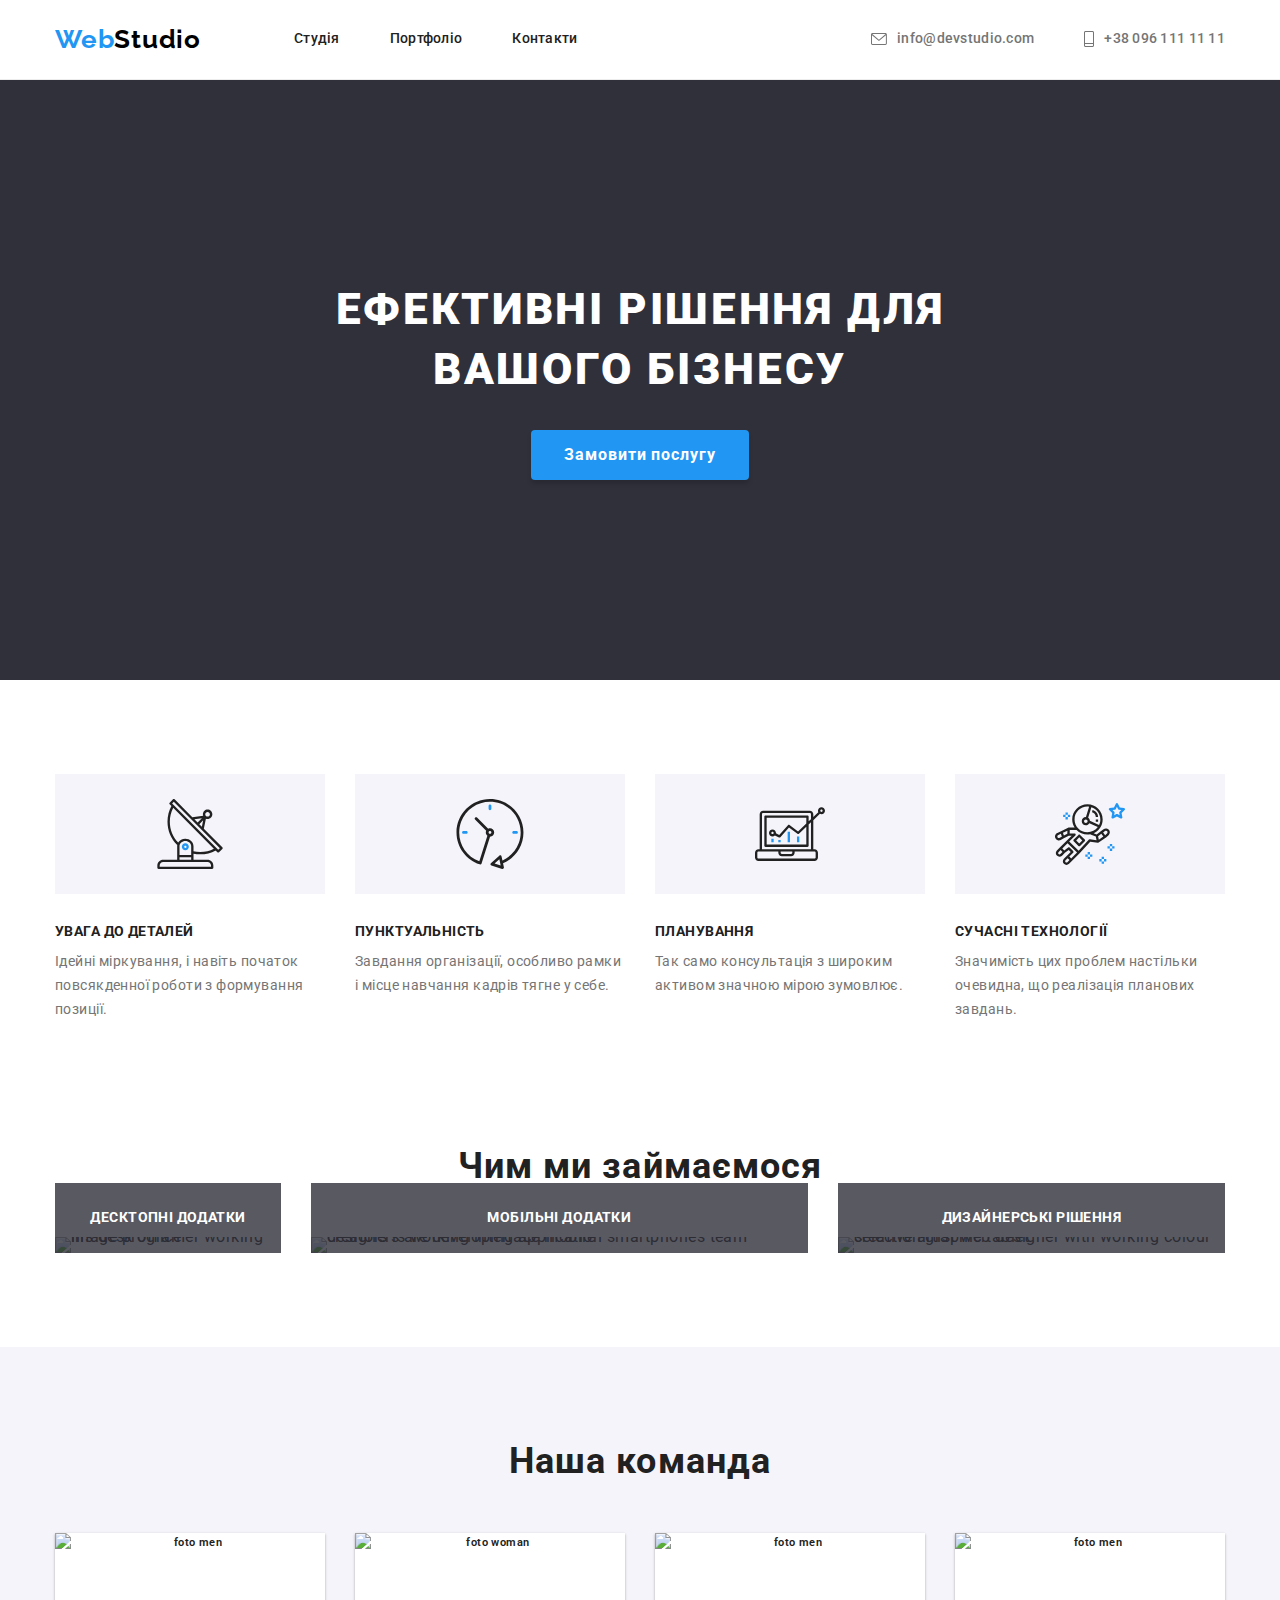
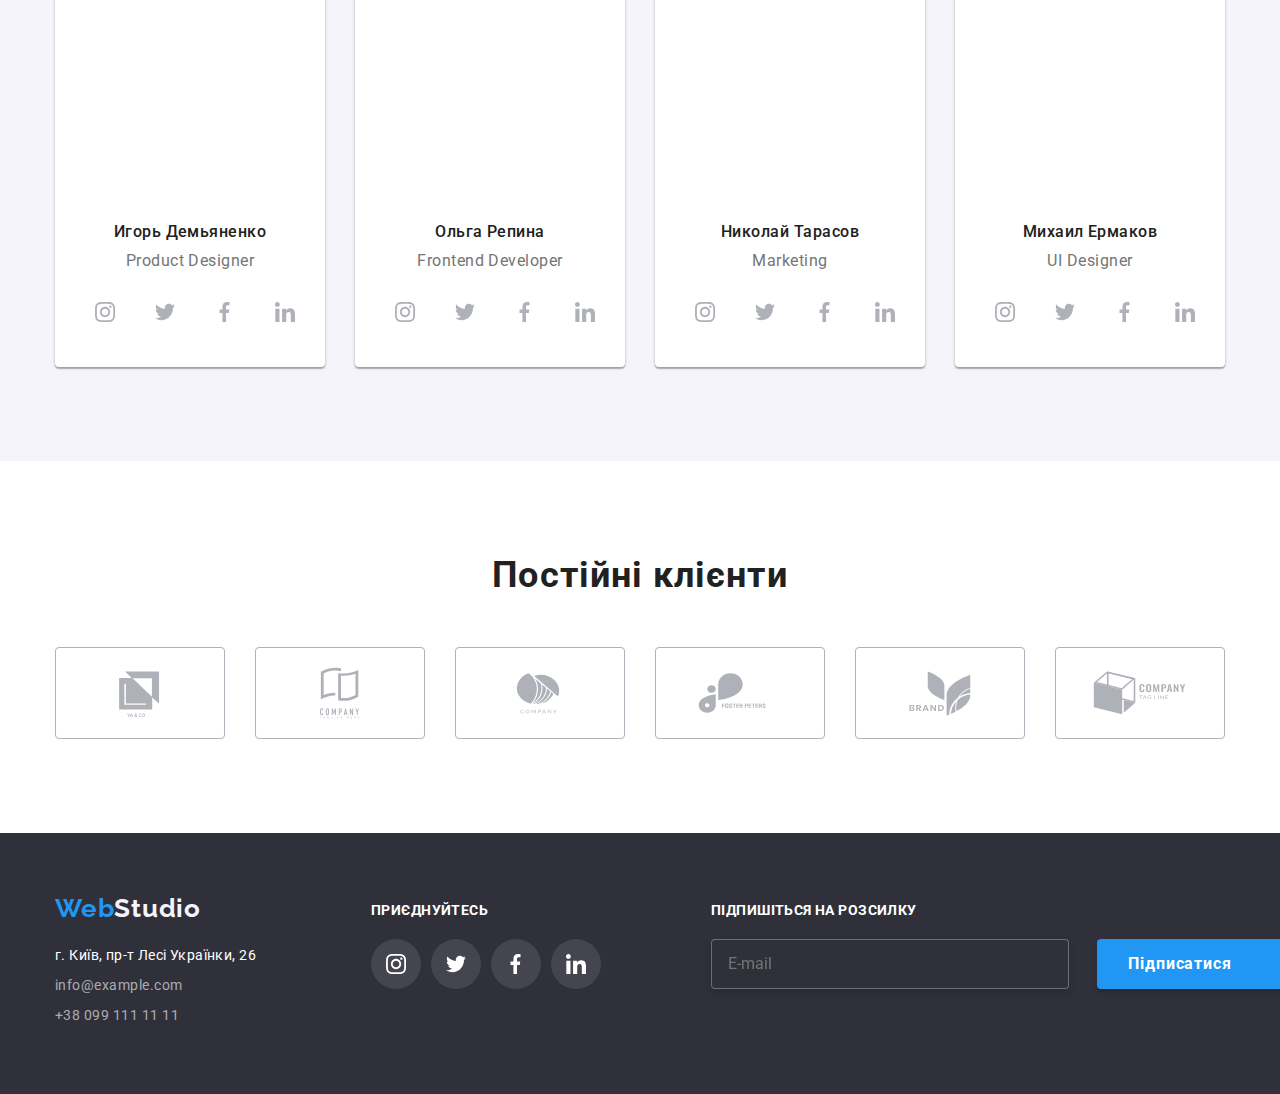
==== index.html @ 1be7e8e2 "изменила картинки" ====
<!DOCTYPE html>
<html lang="uk">
  <head>
    <meta charset="UTF-8" />
    <meta http-equiv="X-UA-Compatible" content="IE=edge" />
    <meta name="viewport" content="width=device-width, initial-scale=1.0" />
    <link rel="preconnect" href="https://fonts.googleapis.com" />
    <link rel="preconnect" href="https://fonts.gstatic.com" crossorigin />
    <link
      rel="stylesheet"
      href="https://fonts.googleapis.com/css2?family=Raleway:wght@700&family=Roboto:wght@400;500;700;900&display=swap"
    />
    <title>WebStudio</title>
    <link
      rel="stylesheet"
      href="https://cdnjs.cloudflare.com/ajax/libs/modern-normalize/1.1.0/modern-normalize.min.css"
    />

    <link
      rel="stylesheet"
      href="https://cdnjs.cloudflare.com/ajax/libs/modern-normalize/1.1.0/modern-normalize.min.css"
    />
    <link rel="stylesheet" href="./css/main.min.css" />
  </head>
  <body>
    <!-- Header -->
    <header class="page-header">
      <div class="container">
        <div class="page-header__container">
          <nav class="page-header__nav">
            <a href="./index.html" class="page-header__logo"
              ><span class="page-header__logo-first-letters">Web</span>Studio</a
            >
            <ul class="navigation-menu">
              <li class="navigation-menu__item">
                <a href="index.html" class="navigation-menu__link space"
                  >Студія</a
                >
              </li>
              <li class="navigation-menu__item">
                <a href="./portfolio.html" class="navigation-menu__link space"
                  >Портфоліо</a
                >
              </li>
              <li class="navigation-menu__item">
                <a href="./index.html" class="navigation-menu__link space"
                  >Контакти</a
                >
              </li>
            </ul>
          </nav>

          <ul class="navigation-contacts">
            <li class="navigation-contacts__item">
              <a
                href="mailto:info@devstudio.com"
                class="navigation-contacts__link space"
              >
                <svg
                  class="navigation-contacts__icon-email"
                  width="16"
                  height="12"
                >
                  <use
                    href="./images/icons.svg/symbol-defs.svg#icon-mail"
                  ></use>
                </svg>
                info@devstudio.com</a
              >
            </li>
            <li class="navigation-contacts__item">
              <a
                href="tel:+38 096 111 11 11"
                class="navigation-contacts__link space"
              >
                <svg
                  class="navigation-contacts__icon-tell"
                  width="10"
                  height="16"
                >
                  <use
                    href="./images/icons.svg/symbol-defs.svg#icon-telefon"
                  ></use>
                </svg>
                +38 096 111 11 11</a
              >
            </li>
          </ul>
        </div>
      </div>
    </header>

    <!-- Main -->

    <main class="main">
      <section class="section-main section">
        <div class="section-main__container">
          <h1 class="section-main__text position">
            Ефективні рішення для вашого бізнесу
          </h1>
          <button class="section-main__btn" data-modal-open>
            Замовити послугу
          </button>
        </div>
        <div class="backdrop is-hidden" data-modal>
          <div class="modal">
            <div class="modal-close" data-modal-close>
              <svg class="modal-close__icon" width="11" height="11">
                <use
                  href="./images/icons.svg/symbol-defs-close.svg#icon-Vector"
                ></use>
              </svg>
            </div>
            <div class="modal-box">
              <p class="modal-box__title">
                Залиште свої дані, ми вам передзвонимо
              </p>
              <form class="modal-form">
                <div class="modal-form__title">
                  <label class="modal-form__label" for="user-name">Ім'я</label>

                  <input
                    class="modal-form__input"
                    type="text"
                    name="username"
                    required
                    pattern="^[]"
                    id="user-name"
                  />
                  <svg class="modal-form__icon" width="12" height="12">
                    <use
                      href="./images/icons.svg/symbol-defs-modal.svg#icon-Vector-2"
                    ></use>
                  </svg>
                </div>

                <div class="modal-form__title">
                  <label class="modal-form__label" for="user-tell"
                    >Телефон</label
                  >
                  <input
                    class="modal-form__input"
                    type="tel"
                    name="usertel"
                    id="user-tell"
                  />
                  <svg class="modal-form__icon" width="13" height="13">
                    <use
                      href="./images/icons.svg/symbol-defs-modal.svg#icon-Vector-4"
                    ></use>
                  </svg>
                </div>
                <div class="modal-form__title">
                  <label class="modal-form__label" for="user-email"
                    >Пошта</label
                  >
                  <input
                    class="modal-form__input"
                    type="email"
                    name="useremail"
                    id="user-email"
                  />
                  <svg class="modal-form__icon" width="15" height="12">
                    <use
                      href="./images/icons.svg/symbol-defs-modal.svg#icon-Vector-5"
                    ></use>
                  </svg>
                </div>
                <div class="modal-form__title">
                  <label class="modal-form__label" for="user-comment"
                    >Коментар</label
                  >
                  <textarea
                    class="modal-form__textarea"
                    name="comment"
                    id="user_comment"
                    placeholder="Введіть текст"
                  ></textarea>
                </div>
                <div class="modal-form__checkbox">
                  <div class="checkbox-container">
                    <input
                      id="user-policy"
                      type="checkbox"
                      name="user_policy"
                      class="checkbox visually-hidden"
                      checked="checked"
                    />
                    <label for="user-policy" class="label">
                      Погоджуюся з розсилкою та приймаю
                      <a class="label-info" href="">Умови договору</a>
                    </label>
                  </div>
                  <button type="submit" class="modal-form__btn">
                    Відправити
                  </button>
                </div>
              </form>
            </div>
          </div>
        </div>
      </section>

      <section class="section-item section">
        <div class="container">
          <div class="section-item__list">
            <ul class="item-list">
              <li class="item-list__item">
                <svg class="item-list__icon" width="70" height="70">
                  <use
                    href="./images/icons.svg/symbol-defs.svg#icon-antenna"
                  ></use>
                </svg>
              </li>
              <li class="item-list__item">
                <h3 class="item-list__title">УВАГА ДО ДЕТАЛЕЙ</h3>
                <p class="item-list__text">
                  Ідейні міркування, і навіть початок повсякденної роботи з
                  формування позиції.
                </p>
              </li>
            </ul>

            <ul class="item-list">
              <li class="item-list__item">
                <svg class="item-list__icon" width="70" height="70">
                  <use
                    href="./images/icons.svg/symbol-defs.svg#icon-clock"
                  ></use>
                </svg>
              </li>
              <li class="item-list__item">
                <h3 class="item-list__title">ПУНКТУАЛЬНІСТЬ</h3>
                <p class="item-list__text">
                  Завдання організації, особливо рамки і місце навчання кадрів
                  тягне у себе.
                </p>
              </li>
            </ul>
            <ul class="item-list">
              <li class="item-list__item">
                <svg class="item-list__icon" width="70" height="70">
                  <use
                    href="./images/icons.svg/symbol-defs.svg#icon-diagrama"
                  ></use>
                </svg>
              </li>
              <li class="item-list__item">
                <h3 class="item-list__title">ПЛАНУВАННЯ</h3>
                <p class="item-list__text">
                  Так само консультація з широким активом значною мірою
                  зумовлює.
                </p>
              </li>
            </ul>
            <ul class="item-list">
              <li class="item-list__item">
                <svg class="item-list__icon" width="70" height="70">
                  <use
                    href="./images/icons.svg/symbol-defs.svg#icon-astronaut"
                  ></use>
                </svg>
              </li>
              <li class="item-list__item">
                <h3 class="item-list__title">СУЧАСНІ ТЕХНОЛОГІЇ</h3>
                <p class="item-list__text">
                  Значимість цих проблем настільки очевидна, що реалізація
                  планових завдань.
                </p>
              </li>
            </ul>
          </div>
        </div>
      </section>

      <section class="section-work section">
        <div class="container">
          <h2 class="section-work__text">Чим ми займаємося</h2>
          <ul class="work-list action">
            <li class="work-list__item box">
              <img
                class="work-list__image"
                src="./images/img-6.jpg"
                alt="image programer working his desk office"
                width="370"
                height="294"
              />
              <div class="overlay">
                <p class="overlay-title">Десктопні додатки</p>
              </div>
            </li>
            <li class="work-list__item box">
              <img
                class="work-list__image"
                src="./images/img-7.jpg"
                alt="designers are developing application smartphones team creators is working interface mobile"
                width="370"
                height="294"
              />
              <div class="overlay">
                <p class="overlay-title">Мобільні додатки</p>
              </div>
            </li>
            <li class="work-list__item box">
              <img
                class="work-list__image"
                src="./images/img-8.jpg"
                alt="creative artist web designer with working colour selection graphic tablet "
                width="370"
                height="294"
              />
              <div class="overlay">
                <p class="overlay-title">Дизайнерські рішення</p>
              </div>
            </li>
          </ul>
        </div>
      </section>

      <section class="our-team section">
        <div class="container">
          <h2 class="header">Наша команда</h2>
          <ul class="team-cards">
            <li class="team">
              <img
                class="team-image"
                src="./images/img-2.jpg"
                alt="foto men"
                width="270"
                height="260"
              />
              <div class="team-employee">
                <h3 class="team-employee__name">Игорь Демьяненко</h3>
                <p class="team-employee__position">Product Designer</p>
                <ul class="social-networks">
                  <li class="social-networks__list">
                    <a
                      href="#"
                      target="_blank"
                      rel="nofollow"
                      class="social-networks__net"
                    >
                      <svg class="social-networks__icon" width="20" height="20">
                        <use
                          href="./images/icons.svg/symbol-defs.svg#icon-instagram"
                        ></use>
                      </svg>
                    </a>
                  </li>
                  <li class="social-networks__list">
                    <a
                      href="#"
                      target="_blank"
                      rel="nofollow"
                      class="social-networks__net"
                    >
                      <svg class="social-networks__icon" width="20" height="20">
                        <use
                          href="./images/icons.svg/symbol-defs.svg#icon-twitter"
                        ></use>
                      </svg>
                    </a>
                  </li>
                  <li class="social-networks__list">
                    <a
                      href="#"
                      target="_blank"
                      rel="nofollow"
                      class="social-networks__net"
                    >
                      <svg class="social-networks__icon" width="20" height="20">
                        <use
                          href="./images/icons.svg/symbol-defs.svg#icon-facebook"
                        ></use>
                      </svg>
                    </a>
                  </li>
                  <li class="social-networks__list">
                    <a
                      href="#"
                      target="_blank"
                      rel="nofollow"
                      class="social-networks__net"
                    >
                      <svg class="social-networks__icon" width="20" height="20">
                        <use
                          href="./images/icons.svg/symbol-defs.svg#icon-linkedin"
                        ></use>
                      </svg>
                    </a>
                  </li>
                </ul>
              </div>
            </li>

            <li class="team">
              <img
                class="team-image"
                src="./images/img-3.jpg"
                alt="foto woman"
                width="270"
                height="260"
              />
              <div class="team-employee">
                <h3 class="team-employee__name">Ольга Репина</h3>
                <p class="team-employee__position">Frontend Developer</p>
                <ul class="social-networks">
                  <li class="social-networks__list">
                    <a
                      href="#"
                      target="_blank"
                      rel="nofollow"
                      class="social-networks__net"
                    >
                      <svg class="social-networks__icon" width="20" height="20">
                        <use
                          href="./images/icons.svg/symbol-defs.svg#icon-instagram"
                        ></use>
                      </svg>
                    </a>
                  </li>
                  <li class="social-networks__list">
                    <a
                      href="#"
                      target="_blank"
                      rel="nofollow"
                      class="social-networks__net"
                    >
                      <svg class="social-networks__icon" width="20" height="20">
                        <use
                          href="./images/icons.svg/symbol-defs.svg#icon-twitter"
                        ></use>
                      </svg>
                    </a>
                  </li>
                  <li class="social-networks__list">
                    <a
                      href="#"
                      target="_blank"
                      rel="nofollow"
                      class="social-networks__net"
                    >
                      <svg class="social-networks__icon" width="20" height="20">
                        <use
                          href="./images/icons.svg/symbol-defs.svg#icon-facebook"
                        ></use>
                      </svg>
                    </a>
                  </li>
                  <li class="social-networks__list">
                    <a
                      href="#"
                      target="_blank"
                      rel="nofollow"
                      class="social-networks__net"
                    >
                      <svg class="social-networks__icon" width="20" height="20">
                        <use
                          href="./images/icons.svg/symbol-defs.svg#icon-linkedin"
                        ></use>
                      </svg>
                    </a>
                  </li>
                </ul>
              </div>
            </li>

            <li class="team">
              <img
                class="team-image"
                src="./images/img-4.jpg"
                alt="foto men"
                width="270"
                height="260"
              />
              <div class="team-employee">
                <h3 class="team-employee__name">Николай Тарасов</h3>
                <p class="team-employee__position">Marketing</p>
                <ul class="social-networks">
                  <li class="social-networks__list">
                    <a
                      href="#"
                      target="_blank"
                      rel="nofollow"
                      class="social-networks__net"
                    >
                      <svg class="social-networks__icon" width="20" height="20">
                        <use
                          href="./images/icons.svg/symbol-defs.svg#icon-instagram"
                        ></use>
                      </svg>
                    </a>
                  </li>
                  <li class="social-networks__list">
                    <a
                      href="#"
                      target="_blank"
                      rel="nofollow"
                      class="social-networks__net"
                    >
                      <svg class="social-networks__icon" width="20" height="20">
                        <use
                          href="./images/icons.svg/symbol-defs.svg#icon-twitter"
                        ></use>
                      </svg>
                    </a>
                  </li>
                  <li class="social-networks__list">
                    <a
                      href="#"
                      target="_blank"
                      rel="nofollow"
                      class="social-networks__net"
                    >
                      <svg class="social-networks__icon" width="20" height="20">
                        <use
                          href="./images/icons.svg/symbol-defs.svg#icon-facebook"
                        ></use>
                      </svg>
                    </a>
                  </li>
                  <li class="social-networks__list">
                    <a
                      href="#"
                      target="_blank"
                      rel="nofollow"
                      class="social-networks__net"
                    >
                      <svg class="social-networks__icon" width="20" height="20">
                        <use
                          href="./images/icons.svg/symbol-defs.svg#icon-linkedin"
                        ></use>
                      </svg>
                    </a>
                  </li>
                </ul>
              </div>
            </li>

            <li class="team">
              <img
                class="team-image"
                src="./images/img-5.jpg"
                alt="foto men"
                width="270"
                height="260"
              />
              <div class="team-employee">
                <h3 class="team-employee__name">Михаил Ермаков</h3>
                <p class="team-employee__position">UI Designer</p>
                <ul class="social-networks">
                  <li class="social-networks__list">
                    <a
                      href="#"
                      target="_blank"
                      rel="nofollow"
                      class="social-networks__net"
                    >
                      <svg class="social-networks__icon" width="20" height="20">
                        <use
                          href="./images/icons.svg/symbol-defs.svg#icon-instagram"
                        ></use>
                      </svg>
                    </a>
                  </li>
                  <li class="social-networks__list">
                    <a
                      href="#"
                      target="_blank"
                      rel="nofollow"
                      class="social-networks__net"
                    >
                      <svg class="social-networks__icon" width="20" height="20">
                        <use
                          href="./images/icons.svg/symbol-defs.svg#icon-twitter"
                        ></use>
                      </svg>
                    </a>
                  </li>
                  <li class="social-networks__list">
                    <a
                      href="#"
                      target="_blank"
                      rel="nofollow"
                      class="social-networks__net"
                    >
                      <svg class="social-networks__icon" width="20" height="20">
                        <use
                          href="./images/icons.svg/symbol-defs.svg#icon-facebook"
                        ></use>
                      </svg>
                    </a>
                  </li>
                  <li class="social-networks__list">
                    <a
                      href="#"
                      target="_blank"
                      rel="nofollow"
                      class="social-networks__net"
                    >
                      <svg class="social-networks__icon" width="20" height="20">
                        <use
                          href="./images/icons.svg/symbol-defs.svg#icon-linkedin"
                        ></use>
                      </svg>
                    </a>
                  </li>
                </ul>
              </div>
            </li>
          </ul>
        </div>
      </section>

      <section class="clients section">
        <div class="container icon-company">
          <h2 class="header">Постійні клієнти</h2>
          <ul class="team-cards">
            <li class="clients-company">
              <a
                href="#"
                target="_blank"
                rel="nofollow"
                class="clients-company__net"
              >
                <svg class="clients-company__icon" width="106" height="60">
                  <use
                    href="./images/icons.svg/symbol-defs.svg#icon-Logo1"
                  ></use>
                </svg>
              </a>
            </li>
            <li class="clients-company">
              <a
                href="#"
                target="_blank"
                rel="nofollow"
                class="clients-company__net"
              >
                <svg class="clients-company__icon" width="106" height="60">
                  <use
                    href="./images/icons.svg/symbol-defs.svg#icon-Logo2"
                  ></use>
                </svg>
              </a>
            </li>
            <li class="clients-company">
              <a
                href="#"
                target="_blank"
                rel="nofollow"
                class="clients-company__net"
              >
                <svg class="clients-company__icon" width="106" height="60">
                  <use
                    href="./images/icons.svg/symbol-defs.svg#icon-Logo3"
                  ></use>
                </svg>
              </a>
            </li>
            <li class="clients-company">
              <a
                href="#"
                target="_blank"
                rel="nofollow"
                class="clients-company__net"
              >
                <svg class="clients-company__icon" width="106" height="60">
                  <use
                    href="./images/icons.svg/symbol-defs.svg#icon-Logo4"
                  ></use>
                </svg>
              </a>
            </li>
            <li class="clients-company">
              <a
                href="#"
                target="_blank"
                rel="nofollow"
                class="clients-company__net"
              >
                <svg class="clients-company__icon" width="106" height="60">
                  <use
                    href="./images/icons.svg/symbol-defs.svg#icon-Logo5"
                  ></use>
                </svg>
              </a>
            </li>
            <li class="clients-company">
              <a
                href="#"
                target="_blank"
                rel="nofollow"
                class="clients-company__net"
              >
                <svg class="clients-company__icon" width="106" height="60">
                  <use
                    href="./images/icons.svg/symbol-defs.svg#icon-Logo6"
                  ></use>
                </svg>
              </a>
            </li>
          </ul>
        </div>
      </section>
    </main>

    <!-- Footer -->

    <footer class="footer">
      <div class="container link-icon">
        <div class="footer-list">
          <a href="./index.html" class="footer-logo"
            ><span class="footer-logo__first-letters">Web</span>Studio</a
          >
          <address class="address">
            <ul class="container-footer__contacts">
              <li class="container-footer__item">
                <a
                  href="http://google.com"
                  target="_blank"
                  rel="noopener noreferrer"
                  title="Поисковая система Google"
                  class="footer-contacts__item"
                  >г. Київ, пр-т Лесі Українки, 26</a
                >
              </li>
            </ul>
            <ul class="container-footer__contacts">
              <li class="container-footer__item">
                <a href="mailto:info@example.com" class="footer-contacts__mail"
                  >info@example.com</a
                >
              </li>
              <li class="container-footer__item">
                <a href="tel:+380991111111" class="footer-contacts__tel"
                  >+38 099 111 11 11</a
                >
              </li>
            </ul>
          </address>
        </div>
        <div class="footer-socials container">
          <p class="footer-socials__link">приєднуйтесь</p>
          <ul class="footer-icons">
            <li class="footer-socials__item">
              <a
                href="#"
                target="_blank"
                rel="nofollow"
                class="footer-socials__net"
              >
                <svg class="footer-socials__icon" width="20" height="20">
                  <use
                    href="./images/icons.svg/symbol-defs.svg#icon-instagram"
                  ></use>
                </svg>
              </a>
            </li>
            <li class="footer-socials__item">
              <a
                href="#"
                target="_blank"
                rel="nofollow"
                class="footer-socials__net"
              >
                <svg class="footer-socials__icon" width="20" height="20">
                  <use
                    href="./images/icons.svg/symbol-defs.svg#icon-twitter"
                  ></use>
                </svg>
              </a>
            </li>
            <li class="footer-socials__item">
              <a
                href="#"
                target="_blank"
                rel="nofollow"
                class="footer-socials__net"
              >
                <svg class="footer-socials__icon" width="20" height="20">
                  <use
                    href="./images/icons.svg/symbol-defs.svg#icon-facebook"
                  ></use>
                </svg>
              </a>
            </li>
            <li class="footer-socials__item">
              <a
                href="#"
                target="_blank"
                rel="nofollow"
                class="footer-socials__net"
              >
                <svg class="footer-socials__icon" width="20" height="20">
                  <use
                    href="./images/icons.svg/symbol-defs.svg#icon-linkedin"
                  ></use>
                </svg>
              </a>
            </li>
          </ul>
        </div>

        <div class="footer-email">
          <p class="footer-email__link">Підпишіться на розсилку</p>
          <form action="#" class="footer-email__form">
            <input
              class="footer-email__input"
              type="email"
              name="email"
              id="email"
              placeholder="E-mail"
            />
            <button type="submit" class="footer-email__button">
              Підписатися
              <svg class="footer-email__icon" width="24" height="24">
                <use href="./images/icons.svg/symbol-defs1.svg#icon-send"></use>
              </svg>
            </button>
          </form>
        </div>
      </div>
    </footer>

    <script src="./js/modal.js"></script>
  </body>
</html>
---- css/main.min.css ----
:root{--title-fon: #ffffff;--primary-text-color: #212121;--title-text-color: #757575;--accent-color: #2196f3;--hero-fon: #2f303a;--main-section: #f5f4fa;--logo-fon: #000000;--text-fon: rgba(33, 150, 243, 1);--text-fon-black: rgba(0, 0, 0, 1);--footer-color: rgba(255, 255, 255, 0.6);--portfolio-bg-color: rgba(238, 238, 238, 1);--sections-bg-color: #e5e5e5;--portfolio-button-fon: rgba(245, 244, 250, 1);--line: #ececec;--icons-color: #afb1b8;--icons-bg-color: rgba(255, 255, 255, 0.1);--hover-color-transition: cubic-bezier(0.4, 0, 0.2, 1)}.visually-hidden{position:absolute;width:1px;height:1px;margin:-1px;padding:0;overflow:hidden;border:0;clip:rect(0 0 0 0)}html{box-sizing:border-box;line-height:0}*,*::before,*::after{box-sizing:border-box;padding:0;margin:0}h1,h2,h3,h4,h5,h6,p{margin:0}form{display:block}body{font-family:"Roboto",sans-serif;font-style:normal;background-color:var(--title-fon);color:var(--primary-text-color);letter-spacing:.03em;margin:auto;margin-top:0;margin-bottom:auto}ul{list-style:none}.container{max-width:1200px;margin:0 auto;padding:0px 15px}.page-header__logo{font-family:"Raleway",sans-serif;font-weight:700;color:var(--text-fon-black);font-size:26px;line-height:1.19;letter-spacing:.03em;text-decoration:none}.page-header__logo-first-letters{color:var(--text-fon)}.backdrop{position:fixed;top:0;left:0;width:100%;height:100%;background:rgba(0,0,0,.2);z-index:100;transition:250ms var(--hover-color-transition)}.backdrop.is-hidden{opacity:0;visibility:hidden;pointer-events:none}.modal{position:absolute;top:50%;left:50%;transform:translate(-50%, -50%);width:528px;height:581px;background:var(--title-fon);box-shadow:0px 1px 3px rgba(0,0,0,.12),0px 1px 1px rgba(0,0,0,.14),0px 2px 1px rgba(0,0,0,.2);border-radius:4px;transition:250ms cubic-bezier(0.4, 0, 0.2, 1) box-shadow;padding:40px}.modal-close{position:absolute;top:8px;right:8px;width:30px;height:30px;border:1px solid rgba(0,0,0,.1);border-radius:50%;fill:var(--logo-fon);transition:250ms cubic-bezier(0.4, 0, 0.2, 1) background}.modal-close__icon{display:block;position:absolute;margin:auto;top:0;bottom:0;right:0;left:0}.modal-close__icon:hover,.modal-close__icon:focus{cursor:pointer;fill:var(--accent-color)}.modal-box{text-align:center;top:75px;left:41px;right:39px;bottom:164px}.modal-box__title{margin-bottom:30px;font-weight:700;font-size:20px;line-height:1.15;text-align:center;letter-spacing:.03em;color:var(--primary-text-color)}.modal-form{display:flex;flex-direction:column}.modal-form__title{display:flex;flex-direction:column;margin-bottom:28px;position:relative}.modal-form__label{position:absolute;top:-18px;font-weight:400;font-size:12px;line-height:1.16;letter-spacing:.01em;color:var(--title-text-color);margin-bottom:4px}.modal-form__input{width:100%;padding:11px;padding-left:42px;outline:none;height:40px;border:1px solid rgba(33,33,33,.2);border-radius:4px;transition:250ms cubic-bezier(0.4, 0, 0.2, 1) border-color}.modal-form__input:focus{outline:none;border-color:var(--accent-color)}.modal-form__icon{fill:currentColor;position:absolute;left:12px;bottom:50%;transform:translateY(50%);transition:250ms cubic-bezier(0.4, 0, 0.2, 1) color}.modal-form__input:focus+.modal-form__icon{fill:#188ce8}.modal-form__icon:hover,.modal-form__icon:focus{color:var(--accent-color)}.modal-form__textarea{display:block;font-family:"Roboto";font-style:normal;font-size:12px;line-height:1.16;letter-spacing:.01em;color:rgba(117,117,117,.5);margin-bottom:0;height:120px;resize:none;border:1px solid rgba(33,33,33,.2);border-radius:4px;padding:11px;outline:none;transition:250ms cubic-bezier(0.4, 0, 0.2, 1) border-color}.modal-form__textarea:focus{outline:none;border-color:var(--accent-color)}.checkbox-container{position:relative;display:block}.label{font-size:14px;letter-spacing:.03em;cursor:pointer}.label::before{display:inline-block;content:"";width:16px;height:15px;border:1px solid var(--primary-text-color);cursor:pointer;border-radius:2px;position:relative;top:2px;right:9px;bottom:5px;left:0px}.checkbox:checked+.label::before{background-color:var(--accent-color);background-image:url(../images/check-on.svg);background-repeat:no-repeat;background-position:-10% -40%;border:1px solid rgba(0,0,0,0);transition:250ms cubic-bezier(0.4, 0, 0.2, 1) background-color}.checkbox:focus+.label::before{outline:1px solid var(--accent-color)}.label-info{font-weight:400;font-size:14px;line-height:1.71;letter-spacing:.03em;text-decoration-line:underline;color:var(--accent-color)}.label-info:focus,.label-info:hover{color:var(--accent-color)}.modal-form__btn{width:200px;height:50px;color:var(--title-fon);background:#188ce8;border:none;border-radius:4px;box-shadow:0px 4px 4px rgba(0,0,0,.15);font-family:"Roboto";font-style:normal;font-weight:700;font-size:16px;line-height:1.88;letter-spacing:.06em;cursor:pointer;margin-top:30px}.modal-form__btn:hover{background-color:var(--accent-color)}.box{position:relative}.overlay{position:absolute;bottom:0;width:100%;height:70px;background:rgba(47,48,58,.8);transition:transform 250ms ease}.overlay-title{font-weight:700;font-size:14px;line-height:1.14;padding-top:27px;text-align:center;letter-spacing:.03em;text-transform:uppercase;color:var(--title-fon)}.social-networks{display:flex;justify-content:center;margin-top:16px}.social-networks__list{margin-left:10px}.social-networks__icon{fill:var(--icons-color);width:20px;height:20px;transition:250ms cubic-bezier(0.4, 0, 0.2, 1) fill}.social-networks__net{display:flex;justify-content:center;align-items:center;width:50px;height:50px;border-radius:50%;background-color:var(--title-fon);border:4px solid rgba(0,0,0,0);transition:250ms cubic-bezier(0.4, 0, 0.2, 1) background-color}.social-networks__net:hover,.social-networks__net:focus{background-color:var(--accent-color);border:4px solid rgba(0,0,0,0);border-radius:50%}.social-networks__net:hover .social-networks__icon,.social-networks__net:focus .social-networks__icon{fill:var(--title-fon)}.footer-logo{font-family:"Raleway",sans-serif;font-weight:700;color:var(--main-section);font-size:26px;line-height:1.19;letter-spacing:.03em;text-decoration:none;margin-bottom:20px}.footer-logo__first-letters{color:var(--accent-color)}.link-icon{display:flex}.footer-socials{margin-left:70px}.footer-socials__link{font-weight:700;font-size:14px;line-height:1.14;letter-spacing:.03em;text-transform:uppercase;color:var(--title-fon);margin-bottom:20px;padding-top:10px}.footer-icons{display:flex;align-items:center}.footer-socials__item:not(:last-child){margin-right:10px}.footer-socials__net{display:flex;justify-content:center;align-items:center;width:50px;height:50px;background-color:var(--icons-bg-color);border:4px solid rgba(0,0,0,0);border-radius:50%;transition:250ms cubic-bezier(0.4, 0, 0.2, 1) background-color}.footer-socials__net:hover,.footer-socials__net:focus{background-color:var(--accent-color);border:4px solid rgba(0,0,0,0);border-radius:50%}.footer-socials__icon{fill:var(--title-fon);width:20px;height:20px}.footer-email{margin-left:95px}.footer-email__link{padding-top:10px;margin-bottom:20px;text-align:start;font-family:"Roboto";font-style:normal;font-weight:700;font-size:14px;line-height:1.14;letter-spacing:.03em;text-transform:uppercase;color:var(--title-fon)}.footer-email__form{display:flex}.footer-email__input{padding-left:16px;padding-top:15px;padding-bottom:15px;padding-right:295px;width:358px;height:50px;background:#2f303a;color:rgba(255,255,255,.6);border:1px solid rgba(255,255,255,.3);border-radius:4px;filter:drop-shadow(0px 4px 4px rgba(0, 0, 0, 0.15))}.footer-email__button{display:flex;justify-content:center;align-items:center;text-align:center;margin-left:28px;width:200px;height:50px;font-family:"Roboto";font-style:normal;font-weight:700;font-size:16px;line-height:1.88;letter-spacing:.06em;background:var(--accent-color);border-radius:4px;color:var(--title-fon);box-shadow:0px 4px 4px rgba(0,0,0,.15);cursor:pointer;border:none;margin-right:28px;padding-top:10px;padding-bottom:10px}.footer-email__icon{fill:var(--title-fon);margin-left:10px}.button-set{text-align:center}.button-set__btn{font-weight:500;font-size:16px;line-height:1.6;text-align:center;letter-spacing:.03em;color:var(--primary-text-color);background-color:var(--main-section);border-radius:4px;cursor:pointer}.button-set__btn:hover,.button-set__btn:focus{color:var(--title-fon);background-color:var(--accent-color);box-shadow:0px 3px 1px rgba(0,0,0,.1),0px 1px 2px rgba(0,0,0,.8),0px 2px 2px rgba(0,0,0,.12)}.button{font-weight:500;font-size:16px;line-height:1.6;text-align:center;letter-spacing:.03em;background-color:var(--main-section)}.button-set_list{margin:0;display:inline-block;padding-top:0;padding-right:8px}.button-set__btn{font-weight:500;font-size:16px;line-height:1.6;text-align:center;letter-spacing:.03em;background-color:var(--title-fon);border-radius:4px;border-color:rgba(0,0,0,0);transition:250ms cubic-bezier(0.4, 0, 0.2, 1) background-color;display:flex;padding:6px 22px}.button{font-weight:500;font-size:16px;line-height:1.6;text-align:center;letter-spacing:.03em;background-color:var(--title-fon);border-radius:4px}.white{background:var(--main-section)}.white:hover{box-shadow:0px 3px 1px rgba(0,0,0,.1),0px 1px 2px rgba(0,0,0,.8),0px 2px 2px rgba(0,0,0,.12)}.menu-list{padding:20px 24px;position:relative;background-color:var(--title-fon);border:1px solid #eee;z-index:2}.menu-list__name{font-weight:700;font-size:18px;line-height:2;letter-spacing:.06em;color:var(--primary-text-color);list-style:none;margin-bottom:4px}.menu-list__link{font-weight:400;font-size:16px;line-height:1.8;letter-spacing:.03em;color:var(--title-text-color);list-style:none;margin-top:4px}.projects-portfolio__net{font-weight:500;font-size:16px;line-height:1.6;letter-spacing:.03em;text-decoration:none;color:var(--primary-text-color);border-top:0px;transition:250ms cubic-bezier(0.4, 0, 0.2, 1) background}.container-projects{width:1200px;padding-left:15px;padding-right:15px;margin-left:auto;margin-right:auto}.projects-portfolio{display:flex;flex-wrap:wrap;margin-top:50px;padding-bottom:94px;gap:30px}.projects-portfolio__cards{width:370px;display:flexbox;margin-left:0}.projects-portfolio__cards:hover,.projects-portfolio__cards:focus-within{box-shadow:0px 1px 1px rgba(0,0,0,.12),0px 4px 4px rgba(0,0,0,.6),1px 4px 6px rgba(0,0,0,.16)}.projects-portfolio__cards:nth-child(3n){margin-right:0}.projects-portfolio__cards:nth-last-child(-n+3){margin-bottom:0}.projects-portfolio__img{display:block;width:100%}.box1{position:relative;overflow:hidden;z-index:1}.box1:hover .overlay-portfolio{transform:translateY(0)}.overlay-portfolio{position:absolute;bottom:109px;width:100%;height:294px;padding:63px 24px;background:rgba(33,150,243,.9);transform:translateY(100%);transition:250ms cubic-bezier(0.4, 0, 0.2, 1) transform}.overlay-portfolio__text{font-weight:400;font-size:18px;line-height:1.5;letter-spacing:.03em;color:var(--title-fon)}.page-header{font-family:"Releway",sans-serif;font-weight:700;font-size:26px;line-height:1.19;letter-spacing:.03em;border-bottom:1px solid #ececec;background-color:var(--title-fon)}.page-header__container{margin-left:auto;margin-right:auto;display:flex;align-items:center;padding:24px 0px}.page-header__nav{display:flex;justify-content:flex-start;align-items:center;display:flex;align-items:center}.navigation-menu{display:flex;margin-left:93px;align-items:center;font-weight:500;font-size:14px;line-height:1.14;color:var(--primary-text-color);letter-spacing:.02em;list-style:none}.navigation-menu:last-child{margin-right:0}.navigation-menu__item{margin-left:50px;display:block}.navigation-menu__item:first-child{margin-left:0px}.navigation-menu__link{font-family:"Roboto";font-weight:500;font-size:14px;line-height:1.14;letter-spacing:.02em;color:var(--primary-text-color);text-decoration:none;transition:250ms cubic-bezier(0.4, 0, 0.2, 1) color;position:relative;fill:var(--icons-color)}.navigation-menu__link:hover,.navigation-menu__link:focus{color:var(--accent-color)}.navigation-menu__link::after{content:"";position:absolute;display:block;bottom:0;width:100%;height:4px;background:var(--accent-color);border-radius:2px;opacity:0;transition:250ms cubic-bezier(0.4, 0, 0.2, 1) opacity;transform:translateY(32px)}.navigation-menu__link:hover::after,.navigation-menu__link:focus::after{opacity:1}.navigation-menu.space{color:var(--accent-color)}.navigation-contacts{display:flex;margin-left:auto}.navigation-contacts__item{margin-left:50px}.navigation-contacts__link{display:flex;justify-content:center;align-items:center;font-family:"Roboto";font-weight:500;font-size:14px;line-height:1.14;letter-spacing:.02em;color:var(--title-text-color);background-color:var(--title-fon);text-decoration:none;text-align:center;transition:250ms cubic-bezier(0.4, 0, 0.2, 1) color;position:relative;fill:var(--icons-color)}.navigation-contacts__link:hover,.navigation-contacts__link:focus{color:var(--accent-color)}.navigation-contacts__link:hover::after,.navigation-contacts__link:focus::after{opacity:1}.navigation-contacts.space{color:var(--accent-color)}.navigation-contacts__icon-email{margin-right:10px;fill:currentColor;transition:250ms cubic-bezier(0.4, 0, 0.2, 1) background}.navigation-contacts__icon-email:hover,.navigation-contacts__icon-email:focus{fill:var(--accent-color)}.navigation-contacts__icon-tell{margin-right:10px;fill:currentColor;transition:250ms cubic-bezier(0.4, 0, 0.2, 1) background}.navigation-contacts__icon-tell:hover,.navigation-contacts__icon-tell:focus{fill:var(--accent-color)}.section{padding-top:94px;padding-bottom:94px;margin-top:0px;margin-bottom:0px}.section-main{max-width:1600px;height:600px;background-image:linear-gradient(to right, rgba(47, 48, 58, 0.4), rgba(47, 48, 58, 0.4)),url(../images/fon.jpg);background-repeat:no-repeat;background-position:center;background-size:cover;display:flex;letter-spacing:.06em;background-color:var(--hero-fon);margin:0 auto;text-align:center;padding-top:200px;padding-bottom:200px}.section-main__text{max-width:696px;margin:0 auto;font-weight:900;font-size:44px;line-height:1.36;letter-spacing:.06em;text-align:center;text-transform:uppercase;color:var(--title-fon)}.position{margin-bottom:30px}.section-main__btn{margin:0;padding:10px 32px;font-weight:700;font-size:16px;line-height:1.8;text-align:center;letter-spacing:.06em;color:var(--title-fon);border:1px solid rgba(0,0,0,0);background-color:var(--accent-color);box-shadow:0px 4px 4px rgba(0,0,0,.15);border-radius:4px}.section-main__btn:hover{background:var(--accent-color)}.section-main__container{padding:0 15px;margin:0 auto;min-height:80px}.item-list__title{font-weight:700;font-size:14px;line-height:1.14;letter-spacing:.03em;text-transform:uppercase;color:var(--primary-text-color);margin-bottom:10px}.item-list__text{font-weight:400;font-size:14px;line-height:1.71;letter-spacing:.03em;color:var(--title-text-color);text-align:initial}.item-list__item{width:270px;margin-bottom:30px}.item-list__icon{content:"";fill:var(--icons-color);width:270px;height:120px;background-position:center;background:var(--main-section);padding:25px 100px}.section-item__list{display:flex;justify-content:space-between}.section-work{padding-top:0;padding-bottom:94px;margin:0 auto;min-height:80px}.section-work__text{font-weight:700;font-size:36px;line-height:1.16;text-align:center;letter-spacing:.03em}.work-list{margin-top:50px}.team{font-size:11px;font-weight:600;line-height:1.8;margin-right:30px;border-radius:0px 0px 4px 4px;background-color:var(--title-fon);box-shadow:0px 1px 3px rgba(0,0,0,.12),0px 1px 3px rgba(0,0,0,.14),0px 2px 1px rgba(0,0,0,.2);border-radius:0px 0px 4px 4px}.action{display:flex}.work-list__item{margin-right:30px}.work-list__item:last-child{margin-right:0px}.work-list__image{width:370px;height:294px}.our-team{background:var(--main-section)}.header{font-weight:700;font-size:36px;line-height:1.16;text-align:center;letter-spacing:.03em}.team-cards{display:flex;justify-content:space-between;text-align:center;margin-top:50px}.team-image{width:270px;height:260px;display:block}.team-employee{padding-top:30px;padding-bottom:30px}.team-employee__name{font-weight:500;font-size:16px;line-height:1.18;text-align:center;letter-spacing:.03em;margin-bottom:10px}.team-employee__position{font-weight:400;font-size:16px;line-height:1.18;text-align:center;letter-spacing:.03em;color:var(--title-text-color)}.clients-company:not(:last-child){margin-right:30px}.clients-company__net{width:170px;height:92px;border:1px solid #afb1bb;border-radius:4px;display:flex;transition:250ms cubic-bezier(0.4, 0, 0.2, 1) border}.clients-company__net:hover,.clients-company__net:focus{border:1px solid #2196f3;fill:var(--accent-color)}.clients-company__icon{width:170px;height:92px;padding:16px 32px;fill:var(--icons-color);transition:250ms cubic-bezier(0.4, 0, 0.2, 1) fill}.clients-company__icon:hover,.clients-company__icon:focus{fill:var(--accent-color)}.clients-company__net:hover .clients-company__icon,.clients-company__net:focus .clients-company__icon{fill:var(--accent-color)}.footer{padding-top:60px;padding-bottom:60px;background-color:#2f303a}.address{font-weight:400;font-size:14px;line-height:1.14;text-decoration:none;margin-top:20px}.container-footer__contacts{font-weight:400;font-style:normal;font-size:14px;line-height:1.14;text-decoration:none}.container-footer__item{width:231px;height:21px;text-decoration:none;margin-bottom:9px}.footer-contacts__item{font-weight:400;font-size:14px;line-height:1.71;letter-spacing:.03em;color:var(--title-fon);text-decoration:none;transition:250ms cubic-bezier(0.4, 0, 0.2, 1) color}.footer-contacts__item:hover,.footer-contacts__item:focus{color:var(--accent-color)}.footer-contacts__item:hover,.footer-contacts__item:focus{color:var(--accent-color)}.footer-contacts__mail{font-weight:400;font-size:14px;line-height:1.71;color:var(--footer-color);text-decoration:none;transition:250ms cubic-bezier(0.4, 0, 0.2, 1) color}.footer-contacts__mail:hover,.footer-contacts__mail:focus{color:var(--accent-color)}.footer-contacts__tel{font-weight:400;font-size:14px;line-height:1.71;color:var(--footer-color);text-decoration:none;transition:250ms cubic-bezier(0.4, 0, 0.2, 1) color}.footer-contacts__tel:hover,.footer-contacts__tel:focus{color:var(--accent-color)}.main-portfolio{background-color:var(--title-fon)}/*# sourceMappingURL=main.min.css.map */
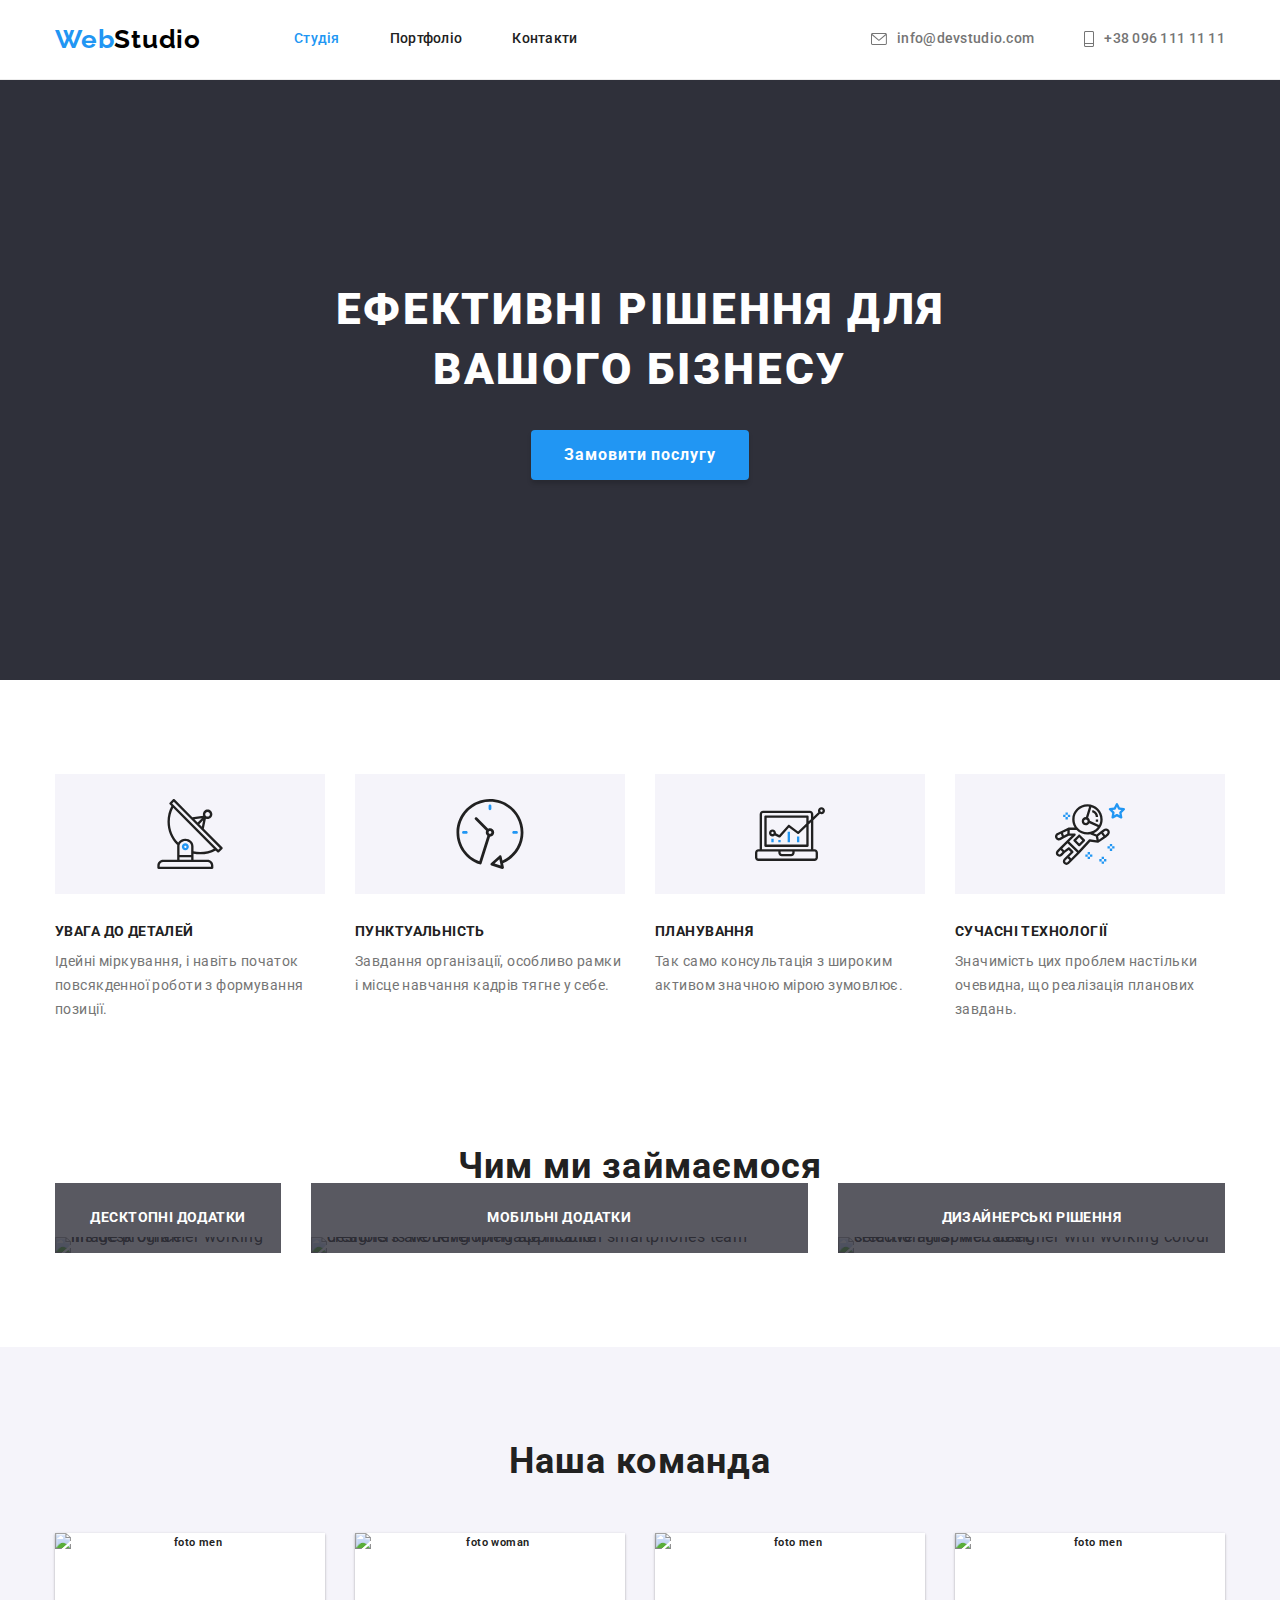
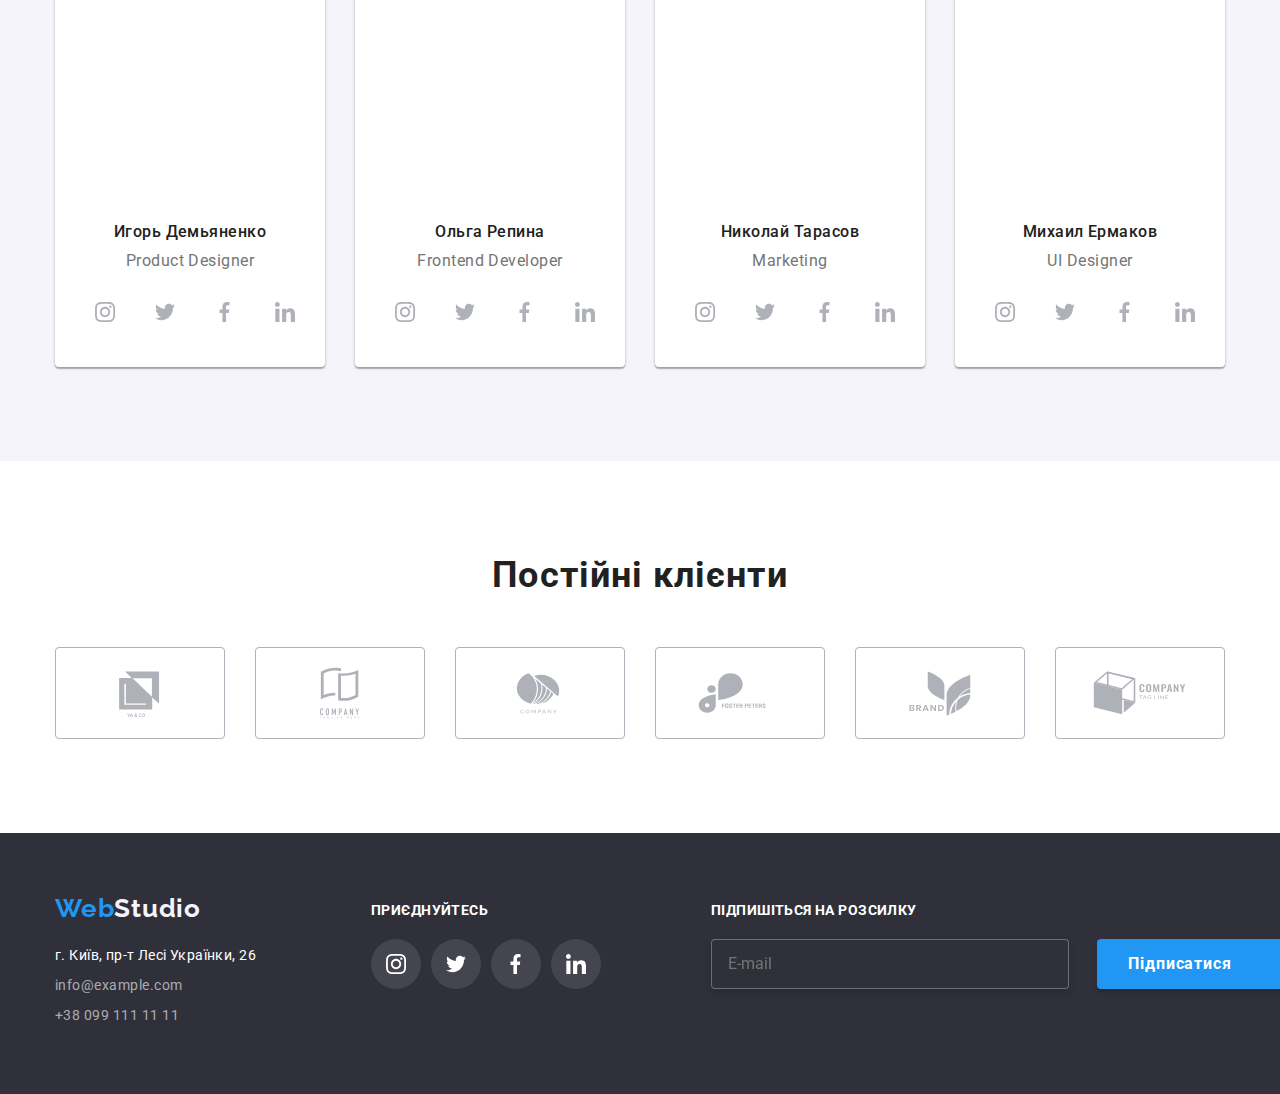
==== commit 6504eaee: "изменила цвет текста" ====
--- a/index.html
+++ b/index.html
@@ -33,12 +33,12 @@
             >
             <ul class="navigation-menu">
               <li class="navigation-menu__item">
-                <a href="index.html" class="navigation-menu__link space"
+                <a href="index.html" class="navigation-menu__link page-studio"
                   >Студія</a
                 >
               </li>
               <li class="navigation-menu__item">
-                <a href="./portfolio.html" class="navigation-menu__link space"
+                <a href="./portfolio.html" class="navigation-menu__link"
                   >Портфоліо</a
                 >
               </li>
--- a/css/main.min.css
+++ b/css/main.min.css
@@ -1 +1 @@
-:root{--title-fon: #ffffff;--primary-text-color: #212121;--title-text-color: #757575;--accent-color: #2196f3;--hero-fon: #2f303a;--main-section: #f5f4fa;--logo-fon: #000000;--text-fon: rgba(33, 150, 243, 1);--text-fon-black: rgba(0, 0, 0, 1);--footer-color: rgba(255, 255, 255, 0.6);--portfolio-bg-color: rgba(238, 238, 238, 1);--sections-bg-color: #e5e5e5;--portfolio-button-fon: rgba(245, 244, 250, 1);--line: #ececec;--icons-color: #afb1b8;--icons-bg-color: rgba(255, 255, 255, 0.1);--hover-color-transition: cubic-bezier(0.4, 0, 0.2, 1)}.visually-hidden{position:absolute;width:1px;height:1px;margin:-1px;padding:0;overflow:hidden;border:0;clip:rect(0 0 0 0)}html{box-sizing:border-box;line-height:0}*,*::before,*::after{box-sizing:border-box;padding:0;margin:0}h1,h2,h3,h4,h5,h6,p{margin:0}form{display:block}body{font-family:"Roboto",sans-serif;font-style:normal;background-color:var(--title-fon);color:var(--primary-text-color);letter-spacing:.03em;margin:auto;margin-top:0;margin-bottom:auto}ul{list-style:none}.container{max-width:1200px;margin:0 auto;padding:0px 15px}.page-header__logo{font-family:"Raleway",sans-serif;font-weight:700;color:var(--text-fon-black);font-size:26px;line-height:1.19;letter-spacing:.03em;text-decoration:none}.page-header__logo-first-letters{color:var(--text-fon)}.backdrop{position:fixed;top:0;left:0;width:100%;height:100%;background:rgba(0,0,0,.2);z-index:100;transition:250ms var(--hover-color-transition)}.backdrop.is-hidden{opacity:0;visibility:hidden;pointer-events:none}.modal{position:absolute;top:50%;left:50%;transform:translate(-50%, -50%);width:528px;height:581px;background:var(--title-fon);box-shadow:0px 1px 3px rgba(0,0,0,.12),0px 1px 1px rgba(0,0,0,.14),0px 2px 1px rgba(0,0,0,.2);border-radius:4px;transition:250ms cubic-bezier(0.4, 0, 0.2, 1) box-shadow;padding:40px}.modal-close{position:absolute;top:8px;right:8px;width:30px;height:30px;border:1px solid rgba(0,0,0,.1);border-radius:50%;fill:var(--logo-fon);transition:250ms cubic-bezier(0.4, 0, 0.2, 1) background}.modal-close__icon{display:block;position:absolute;margin:auto;top:0;bottom:0;right:0;left:0}.modal-close__icon:hover,.modal-close__icon:focus{cursor:pointer;fill:var(--accent-color)}.modal-box{text-align:center;top:75px;left:41px;right:39px;bottom:164px}.modal-box__title{margin-bottom:30px;font-weight:700;font-size:20px;line-height:1.15;text-align:center;letter-spacing:.03em;color:var(--primary-text-color)}.modal-form{display:flex;flex-direction:column}.modal-form__title{display:flex;flex-direction:column;margin-bottom:28px;position:relative}.modal-form__label{position:absolute;top:-18px;font-weight:400;font-size:12px;line-height:1.16;letter-spacing:.01em;color:var(--title-text-color);margin-bottom:4px}.modal-form__input{width:100%;padding:11px;padding-left:42px;outline:none;height:40px;border:1px solid rgba(33,33,33,.2);border-radius:4px;transition:250ms cubic-bezier(0.4, 0, 0.2, 1) border-color}.modal-form__input:focus{outline:none;border-color:var(--accent-color)}.modal-form__icon{fill:currentColor;position:absolute;left:12px;bottom:50%;transform:translateY(50%);transition:250ms cubic-bezier(0.4, 0, 0.2, 1) color}.modal-form__input:focus+.modal-form__icon{fill:#188ce8}.modal-form__icon:hover,.modal-form__icon:focus{color:var(--accent-color)}.modal-form__textarea{display:block;font-family:"Roboto";font-style:normal;font-size:12px;line-height:1.16;letter-spacing:.01em;color:rgba(117,117,117,.5);margin-bottom:0;height:120px;resize:none;border:1px solid rgba(33,33,33,.2);border-radius:4px;padding:11px;outline:none;transition:250ms cubic-bezier(0.4, 0, 0.2, 1) border-color}.modal-form__textarea:focus{outline:none;border-color:var(--accent-color)}.checkbox-container{position:relative;display:block}.label{font-size:14px;letter-spacing:.03em;cursor:pointer}.label::before{display:inline-block;content:"";width:16px;height:15px;border:1px solid var(--primary-text-color);cursor:pointer;border-radius:2px;position:relative;top:2px;right:9px;bottom:5px;left:0px}.checkbox:checked+.label::before{background-color:var(--accent-color);background-image:url(../images/check-on.svg);background-repeat:no-repeat;background-position:-10% -40%;border:1px solid rgba(0,0,0,0);transition:250ms cubic-bezier(0.4, 0, 0.2, 1) background-color}.checkbox:focus+.label::before{outline:1px solid var(--accent-color)}.label-info{font-weight:400;font-size:14px;line-height:1.71;letter-spacing:.03em;text-decoration-line:underline;color:var(--accent-color)}.label-info:focus,.label-info:hover{color:var(--accent-color)}.modal-form__btn{width:200px;height:50px;color:var(--title-fon);background:#188ce8;border:none;border-radius:4px;box-shadow:0px 4px 4px rgba(0,0,0,.15);font-family:"Roboto";font-style:normal;font-weight:700;font-size:16px;line-height:1.88;letter-spacing:.06em;cursor:pointer;margin-top:30px}.modal-form__btn:hover{background-color:var(--accent-color)}.box{position:relative}.overlay{position:absolute;bottom:0;width:100%;height:70px;background:rgba(47,48,58,.8);transition:transform 250ms ease}.overlay-title{font-weight:700;font-size:14px;line-height:1.14;padding-top:27px;text-align:center;letter-spacing:.03em;text-transform:uppercase;color:var(--title-fon)}.social-networks{display:flex;justify-content:center;margin-top:16px}.social-networks__list{margin-left:10px}.social-networks__icon{fill:var(--icons-color);width:20px;height:20px;transition:250ms cubic-bezier(0.4, 0, 0.2, 1) fill}.social-networks__net{display:flex;justify-content:center;align-items:center;width:50px;height:50px;border-radius:50%;background-color:var(--title-fon);border:4px solid rgba(0,0,0,0);transition:250ms cubic-bezier(0.4, 0, 0.2, 1) background-color}.social-networks__net:hover,.social-networks__net:focus{background-color:var(--accent-color);border:4px solid rgba(0,0,0,0);border-radius:50%}.social-networks__net:hover .social-networks__icon,.social-networks__net:focus .social-networks__icon{fill:var(--title-fon)}.footer-logo{font-family:"Raleway",sans-serif;font-weight:700;color:var(--main-section);font-size:26px;line-height:1.19;letter-spacing:.03em;text-decoration:none;margin-bottom:20px}.footer-logo__first-letters{color:var(--accent-color)}.link-icon{display:flex}.footer-socials{margin-left:70px}.footer-socials__link{font-weight:700;font-size:14px;line-height:1.14;letter-spacing:.03em;text-transform:uppercase;color:var(--title-fon);margin-bottom:20px;padding-top:10px}.footer-icons{display:flex;align-items:center}.footer-socials__item:not(:last-child){margin-right:10px}.footer-socials__net{display:flex;justify-content:center;align-items:center;width:50px;height:50px;background-color:var(--icons-bg-color);border:4px solid rgba(0,0,0,0);border-radius:50%;transition:250ms cubic-bezier(0.4, 0, 0.2, 1) background-color}.footer-socials__net:hover,.footer-socials__net:focus{background-color:var(--accent-color);border:4px solid rgba(0,0,0,0);border-radius:50%}.footer-socials__icon{fill:var(--title-fon);width:20px;height:20px}.footer-email{margin-left:95px}.footer-email__link{padding-top:10px;margin-bottom:20px;text-align:start;font-family:"Roboto";font-style:normal;font-weight:700;font-size:14px;line-height:1.14;letter-spacing:.03em;text-transform:uppercase;color:var(--title-fon)}.footer-email__form{display:flex}.footer-email__input{padding-left:16px;padding-top:15px;padding-bottom:15px;padding-right:295px;width:358px;height:50px;background:#2f303a;color:rgba(255,255,255,.6);border:1px solid rgba(255,255,255,.3);border-radius:4px;filter:drop-shadow(0px 4px 4px rgba(0, 0, 0, 0.15))}.footer-email__button{display:flex;justify-content:center;align-items:center;text-align:center;margin-left:28px;width:200px;height:50px;font-family:"Roboto";font-style:normal;font-weight:700;font-size:16px;line-height:1.88;letter-spacing:.06em;background:var(--accent-color);border-radius:4px;color:var(--title-fon);box-shadow:0px 4px 4px rgba(0,0,0,.15);cursor:pointer;border:none;margin-right:28px;padding-top:10px;padding-bottom:10px}.footer-email__icon{fill:var(--title-fon);margin-left:10px}.button-set{text-align:center}.button-set__btn{font-weight:500;font-size:16px;line-height:1.6;text-align:center;letter-spacing:.03em;color:var(--primary-text-color);background-color:var(--main-section);border-radius:4px;cursor:pointer}.button-set__btn:hover,.button-set__btn:focus{color:var(--title-fon);background-color:var(--accent-color);box-shadow:0px 3px 1px rgba(0,0,0,.1),0px 1px 2px rgba(0,0,0,.8),0px 2px 2px rgba(0,0,0,.12)}.button{font-weight:500;font-size:16px;line-height:1.6;text-align:center;letter-spacing:.03em;background-color:var(--main-section)}.button-set_list{margin:0;display:inline-block;padding-top:0;padding-right:8px}.button-set__btn{font-weight:500;font-size:16px;line-height:1.6;text-align:center;letter-spacing:.03em;background-color:var(--title-fon);border-radius:4px;border-color:rgba(0,0,0,0);transition:250ms cubic-bezier(0.4, 0, 0.2, 1) background-color;display:flex;padding:6px 22px}.button{font-weight:500;font-size:16px;line-height:1.6;text-align:center;letter-spacing:.03em;background-color:var(--title-fon);border-radius:4px}.white{background:var(--main-section)}.white:hover{box-shadow:0px 3px 1px rgba(0,0,0,.1),0px 1px 2px rgba(0,0,0,.8),0px 2px 2px rgba(0,0,0,.12)}.menu-list{padding:20px 24px;position:relative;background-color:var(--title-fon);border:1px solid #eee;z-index:2}.menu-list__name{font-weight:700;font-size:18px;line-height:2;letter-spacing:.06em;color:var(--primary-text-color);list-style:none;margin-bottom:4px}.menu-list__link{font-weight:400;font-size:16px;line-height:1.8;letter-spacing:.03em;color:var(--title-text-color);list-style:none;margin-top:4px}.projects-portfolio__net{font-weight:500;font-size:16px;line-height:1.6;letter-spacing:.03em;text-decoration:none;color:var(--primary-text-color);border-top:0px;transition:250ms cubic-bezier(0.4, 0, 0.2, 1) background}.container-projects{width:1200px;padding-left:15px;padding-right:15px;margin-left:auto;margin-right:auto}.projects-portfolio{display:flex;flex-wrap:wrap;margin-top:50px;padding-bottom:94px;gap:30px}.projects-portfolio__cards{width:370px;display:flexbox;margin-left:0}.projects-portfolio__cards:hover,.projects-portfolio__cards:focus-within{box-shadow:0px 1px 1px rgba(0,0,0,.12),0px 4px 4px rgba(0,0,0,.6),1px 4px 6px rgba(0,0,0,.16)}.projects-portfolio__cards:nth-child(3n){margin-right:0}.projects-portfolio__cards:nth-last-child(-n+3){margin-bottom:0}.projects-portfolio__img{display:block;width:100%}.box1{position:relative;overflow:hidden;z-index:1}.box1:hover .overlay-portfolio{transform:translateY(0)}.overlay-portfolio{position:absolute;bottom:109px;width:100%;height:294px;padding:63px 24px;background:rgba(33,150,243,.9);transform:translateY(100%);transition:250ms cubic-bezier(0.4, 0, 0.2, 1) transform}.overlay-portfolio__text{font-weight:400;font-size:18px;line-height:1.5;letter-spacing:.03em;color:var(--title-fon)}.page-header{font-family:"Releway",sans-serif;font-weight:700;font-size:26px;line-height:1.19;letter-spacing:.03em;border-bottom:1px solid #ececec;background-color:var(--title-fon)}.page-header__container{margin-left:auto;margin-right:auto;display:flex;align-items:center;padding:24px 0px}.page-header__nav{display:flex;justify-content:flex-start;align-items:center;display:flex;align-items:center}.navigation-menu{display:flex;margin-left:93px;align-items:center;font-weight:500;font-size:14px;line-height:1.14;color:var(--primary-text-color);letter-spacing:.02em;list-style:none}.navigation-menu:last-child{margin-right:0}.navigation-menu__item{margin-left:50px;display:block}.navigation-menu__item:first-child{margin-left:0px}.navigation-menu__link{font-family:"Roboto";font-weight:500;font-size:14px;line-height:1.14;letter-spacing:.02em;color:var(--primary-text-color);text-decoration:none;transition:250ms cubic-bezier(0.4, 0, 0.2, 1) color;position:relative;fill:var(--icons-color)}.navigation-menu__link:hover,.navigation-menu__link:focus{color:var(--accent-color)}.navigation-menu__link::after{content:"";position:absolute;display:block;bottom:0;width:100%;height:4px;background:var(--accent-color);border-radius:2px;opacity:0;transition:250ms cubic-bezier(0.4, 0, 0.2, 1) opacity;transform:translateY(32px)}.navigation-menu__link:hover::after,.navigation-menu__link:focus::after{opacity:1}.navigation-menu.space{color:var(--accent-color)}.navigation-contacts{display:flex;margin-left:auto}.navigation-contacts__item{margin-left:50px}.navigation-contacts__link{display:flex;justify-content:center;align-items:center;font-family:"Roboto";font-weight:500;font-size:14px;line-height:1.14;letter-spacing:.02em;color:var(--title-text-color);background-color:var(--title-fon);text-decoration:none;text-align:center;transition:250ms cubic-bezier(0.4, 0, 0.2, 1) color;position:relative;fill:var(--icons-color)}.navigation-contacts__link:hover,.navigation-contacts__link:focus{color:var(--accent-color)}.navigation-contacts__link:hover::after,.navigation-contacts__link:focus::after{opacity:1}.navigation-contacts.space{color:var(--accent-color)}.navigation-contacts__icon-email{margin-right:10px;fill:currentColor;transition:250ms cubic-bezier(0.4, 0, 0.2, 1) background}.navigation-contacts__icon-email:hover,.navigation-contacts__icon-email:focus{fill:var(--accent-color)}.navigation-contacts__icon-tell{margin-right:10px;fill:currentColor;transition:250ms cubic-bezier(0.4, 0, 0.2, 1) background}.navigation-contacts__icon-tell:hover,.navigation-contacts__icon-tell:focus{fill:var(--accent-color)}.section{padding-top:94px;padding-bottom:94px;margin-top:0px;margin-bottom:0px}.section-main{max-width:1600px;height:600px;background-image:linear-gradient(to right, rgba(47, 48, 58, 0.4), rgba(47, 48, 58, 0.4)),url(../images/fon.jpg);background-repeat:no-repeat;background-position:center;background-size:cover;display:flex;letter-spacing:.06em;background-color:var(--hero-fon);margin:0 auto;text-align:center;padding-top:200px;padding-bottom:200px}.section-main__text{max-width:696px;margin:0 auto;font-weight:900;font-size:44px;line-height:1.36;letter-spacing:.06em;text-align:center;text-transform:uppercase;color:var(--title-fon)}.position{margin-bottom:30px}.section-main__btn{margin:0;padding:10px 32px;font-weight:700;font-size:16px;line-height:1.8;text-align:center;letter-spacing:.06em;color:var(--title-fon);border:1px solid rgba(0,0,0,0);background-color:var(--accent-color);box-shadow:0px 4px 4px rgba(0,0,0,.15);border-radius:4px}.section-main__btn:hover{background:var(--accent-color)}.section-main__container{padding:0 15px;margin:0 auto;min-height:80px}.item-list__title{font-weight:700;font-size:14px;line-height:1.14;letter-spacing:.03em;text-transform:uppercase;color:var(--primary-text-color);margin-bottom:10px}.item-list__text{font-weight:400;font-size:14px;line-height:1.71;letter-spacing:.03em;color:var(--title-text-color);text-align:initial}.item-list__item{width:270px;margin-bottom:30px}.item-list__icon{content:"";fill:var(--icons-color);width:270px;height:120px;background-position:center;background:var(--main-section);padding:25px 100px}.section-item__list{display:flex;justify-content:space-between}.section-work{padding-top:0;padding-bottom:94px;margin:0 auto;min-height:80px}.section-work__text{font-weight:700;font-size:36px;line-height:1.16;text-align:center;letter-spacing:.03em}.work-list{margin-top:50px}.team{font-size:11px;font-weight:600;line-height:1.8;margin-right:30px;border-radius:0px 0px 4px 4px;background-color:var(--title-fon);box-shadow:0px 1px 3px rgba(0,0,0,.12),0px 1px 3px rgba(0,0,0,.14),0px 2px 1px rgba(0,0,0,.2);border-radius:0px 0px 4px 4px}.action{display:flex}.work-list__item{margin-right:30px}.work-list__item:last-child{margin-right:0px}.work-list__image{width:370px;height:294px}.our-team{background:var(--main-section)}.header{font-weight:700;font-size:36px;line-height:1.16;text-align:center;letter-spacing:.03em}.team-cards{display:flex;justify-content:space-between;text-align:center;margin-top:50px}.team-image{width:270px;height:260px;display:block}.team-employee{padding-top:30px;padding-bottom:30px}.team-employee__name{font-weight:500;font-size:16px;line-height:1.18;text-align:center;letter-spacing:.03em;margin-bottom:10px}.team-employee__position{font-weight:400;font-size:16px;line-height:1.18;text-align:center;letter-spacing:.03em;color:var(--title-text-color)}.clients-company:not(:last-child){margin-right:30px}.clients-company__net{width:170px;height:92px;border:1px solid #afb1bb;border-radius:4px;display:flex;transition:250ms cubic-bezier(0.4, 0, 0.2, 1) border}.clients-company__net:hover,.clients-company__net:focus{border:1px solid #2196f3;fill:var(--accent-color)}.clients-company__icon{width:170px;height:92px;padding:16px 32px;fill:var(--icons-color);transition:250ms cubic-bezier(0.4, 0, 0.2, 1) fill}.clients-company__icon:hover,.clients-company__icon:focus{fill:var(--accent-color)}.clients-company__net:hover .clients-company__icon,.clients-company__net:focus .clients-company__icon{fill:var(--accent-color)}.footer{padding-top:60px;padding-bottom:60px;background-color:#2f303a}.address{font-weight:400;font-size:14px;line-height:1.14;text-decoration:none;margin-top:20px}.container-footer__contacts{font-weight:400;font-style:normal;font-size:14px;line-height:1.14;text-decoration:none}.container-footer__item{width:231px;height:21px;text-decoration:none;margin-bottom:9px}.footer-contacts__item{font-weight:400;font-size:14px;line-height:1.71;letter-spacing:.03em;color:var(--title-fon);text-decoration:none;transition:250ms cubic-bezier(0.4, 0, 0.2, 1) color}.footer-contacts__item:hover,.footer-contacts__item:focus{color:var(--accent-color)}.footer-contacts__item:hover,.footer-contacts__item:focus{color:var(--accent-color)}.footer-contacts__mail{font-weight:400;font-size:14px;line-height:1.71;color:var(--footer-color);text-decoration:none;transition:250ms cubic-bezier(0.4, 0, 0.2, 1) color}.footer-contacts__mail:hover,.footer-contacts__mail:focus{color:var(--accent-color)}.footer-contacts__tel{font-weight:400;font-size:14px;line-height:1.71;color:var(--footer-color);text-decoration:none;transition:250ms cubic-bezier(0.4, 0, 0.2, 1) color}.footer-contacts__tel:hover,.footer-contacts__tel:focus{color:var(--accent-color)}.main-portfolio{background-color:var(--title-fon)}/*# sourceMappingURL=main.min.css.map */+:root{--title-fon: #ffffff;--primary-text-color: #212121;--title-text-color: #757575;--accent-color: #2196f3;--hero-fon: #2f303a;--main-section: #f5f4fa;--logo-fon: #000000;--text-fon: rgba(33, 150, 243, 1);--text-fon-black: rgba(0, 0, 0, 1);--footer-color: rgba(255, 255, 255, 0.6);--portfolio-bg-color: rgba(238, 238, 238, 1);--sections-bg-color: #e5e5e5;--portfolio-button-fon: rgba(245, 244, 250, 1);--line: #ececec;--icons-color: #afb1b8;--icons-bg-color: rgba(255, 255, 255, 0.1);--hover-color-transition: cubic-bezier(0.4, 0, 0.2, 1)}.visually-hidden{position:absolute;width:1px;height:1px;margin:-1px;padding:0;overflow:hidden;border:0;clip:rect(0 0 0 0)}body{font-family:"Roboto",sans-serif;font-style:normal;background-color:var(--title-fon);color:var(--primary-text-color);letter-spacing:.03em;margin:auto;margin-top:0;margin-bottom:auto}html{box-sizing:border-box;line-height:0}*,*::before,*::after{box-sizing:border-box;padding:0;margin:0}h1,h2,h3,h4,h5,h6,p{margin:0}form{display:block}ul{list-style:none}.container{max-width:1200px;margin:0 auto;padding:0px 15px}.page-header__logo{font-family:"Raleway",sans-serif;font-weight:700;color:var(--text-fon-black);font-size:26px;line-height:1.19;letter-spacing:.03em;text-decoration:none}.page-header__logo-first-letters{color:var(--text-fon)}.backdrop{position:fixed;top:0;left:0;width:100%;height:100%;background:rgba(0,0,0,.2);z-index:100;transition:250ms var(--hover-color-transition)}.backdrop.is-hidden{opacity:0;visibility:hidden;pointer-events:none}.modal{position:absolute;top:50%;left:50%;transform:translate(-50%, -50%);width:528px;height:581px;background:var(--title-fon);box-shadow:0px 1px 3px rgba(0,0,0,.12),0px 1px 1px rgba(0,0,0,.14),0px 2px 1px rgba(0,0,0,.2);border-radius:4px;transition:250ms cubic-bezier(0.4, 0, 0.2, 1) box-shadow;padding:40px}.modal-close{position:absolute;top:8px;right:8px;width:30px;height:30px;border:1px solid rgba(0,0,0,.1);border-radius:50%;fill:var(--logo-fon);transition:250ms cubic-bezier(0.4, 0, 0.2, 1) background}.modal-close__icon{display:block;position:absolute;margin:auto;top:0;bottom:0;right:0;left:0}.modal-close__icon:hover,.modal-close__icon:focus{cursor:pointer;fill:var(--accent-color)}.modal-box{text-align:center;top:75px;left:41px;right:39px;bottom:164px}.modal-box__title{margin-bottom:30px;font-weight:700;font-size:20px;line-height:1.15;text-align:center;letter-spacing:.03em;color:var(--primary-text-color)}.modal-form{display:flex;flex-direction:column}.modal-form__title{display:flex;flex-direction:column;margin-bottom:28px;position:relative}.modal-form__label{position:absolute;top:-18px;font-weight:400;font-size:12px;line-height:1.16;letter-spacing:.01em;color:var(--title-text-color);margin-bottom:4px}.modal-form__input{width:100%;padding:11px;padding-left:42px;outline:none;height:40px;border:1px solid rgba(33,33,33,.2);border-radius:4px;transition:250ms cubic-bezier(0.4, 0, 0.2, 1) border-color}.modal-form__input:focus{outline:none;border-color:var(--accent-color)}.modal-form__icon{fill:currentColor;position:absolute;left:12px;bottom:50%;transform:translateY(50%);transition:250ms cubic-bezier(0.4, 0, 0.2, 1) color}.modal-form__input:focus+.modal-form__icon{fill:#188ce8}.modal-form__icon:hover,.modal-form__icon:focus{color:var(--accent-color)}.modal-form__textarea{display:block;font-family:"Roboto";font-style:normal;font-size:12px;line-height:1.16;letter-spacing:.01em;color:rgba(117,117,117,.5);margin-bottom:0;height:120px;resize:none;border:1px solid rgba(33,33,33,.2);border-radius:4px;padding:11px;outline:none;transition:250ms cubic-bezier(0.4, 0, 0.2, 1) border-color}.modal-form__textarea:focus{outline:none;border-color:var(--accent-color)}.checkbox-container{position:relative;display:block}.label{font-size:14px;letter-spacing:.03em;cursor:pointer}.label::before{display:inline-block;content:"";width:16px;height:15px;border:1px solid var(--primary-text-color);cursor:pointer;border-radius:2px;position:relative;top:2px;right:9px;bottom:5px;left:0px}.checkbox:checked+.label::before{background-color:var(--accent-color);background-image:url(../images/check-on.svg);background-repeat:no-repeat;background-position:-10% -40%;border:1px solid rgba(0,0,0,0);transition:250ms cubic-bezier(0.4, 0, 0.2, 1) background-color}.checkbox:focus+.label::before{outline:1px solid var(--accent-color)}.label-info{font-weight:400;font-size:14px;line-height:1.71;letter-spacing:.03em;text-decoration-line:underline;color:var(--accent-color)}.label-info:focus,.label-info:hover{color:var(--accent-color)}.modal-form__btn{width:200px;height:50px;color:var(--title-fon);background:#188ce8;border:none;border-radius:4px;box-shadow:0px 4px 4px rgba(0,0,0,.15);font-family:"Roboto";font-style:normal;font-weight:700;font-size:16px;line-height:1.88;letter-spacing:.06em;cursor:pointer;margin-top:30px}.modal-form__btn:hover{background-color:var(--accent-color)}.box{position:relative}.overlay{position:absolute;bottom:0;width:100%;height:70px;background:rgba(47,48,58,.8);transition:transform 250ms ease}.overlay-title{font-weight:700;font-size:14px;line-height:1.14;padding-top:27px;text-align:center;letter-spacing:.03em;text-transform:uppercase;color:var(--title-fon)}.social-networks{display:flex;justify-content:center;margin-top:16px}.social-networks__list{margin-left:10px}.social-networks__icon{fill:var(--icons-color);width:20px;height:20px;transition:250ms cubic-bezier(0.4, 0, 0.2, 1) fill}.social-networks__net{display:flex;justify-content:center;align-items:center;width:50px;height:50px;border-radius:50%;background-color:var(--title-fon);border:4px solid rgba(0,0,0,0);transition:250ms cubic-bezier(0.4, 0, 0.2, 1) background-color}.social-networks__net:hover,.social-networks__net:focus{background-color:var(--accent-color);border:4px solid rgba(0,0,0,0);border-radius:50%}.social-networks__net:hover .social-networks__icon,.social-networks__net:focus .social-networks__icon{fill:var(--title-fon)}.footer-logo{font-family:"Raleway",sans-serif;font-weight:700;color:var(--main-section);font-size:26px;line-height:1.19;letter-spacing:.03em;text-decoration:none;margin-bottom:20px}.footer-logo__first-letters{color:var(--accent-color)}.link-icon{display:flex}.footer-socials{margin-left:70px}.footer-socials__link{font-weight:700;font-size:14px;line-height:1.14;letter-spacing:.03em;text-transform:uppercase;color:var(--title-fon);margin-bottom:20px;padding-top:10px}.footer-icons{display:flex;align-items:center}.footer-socials__item:not(:last-child){margin-right:10px}.footer-socials__net{display:flex;justify-content:center;align-items:center;width:50px;height:50px;background-color:var(--icons-bg-color);border:4px solid rgba(0,0,0,0);border-radius:50%;transition:250ms cubic-bezier(0.4, 0, 0.2, 1) background-color}.footer-socials__net:hover,.footer-socials__net:focus{background-color:var(--accent-color);border:4px solid rgba(0,0,0,0);border-radius:50%}.footer-socials__icon{fill:var(--title-fon);width:20px;height:20px}.footer-email{margin-left:95px}.footer-email__link{padding-top:10px;margin-bottom:20px;text-align:start;font-family:"Roboto";font-style:normal;font-weight:700;font-size:14px;line-height:1.14;letter-spacing:.03em;text-transform:uppercase;color:var(--title-fon)}.footer-email__form{display:flex}.footer-email__input{padding-left:16px;padding-top:15px;padding-bottom:15px;padding-right:295px;width:358px;height:50px;background:#2f303a;color:rgba(255,255,255,.6);border:1px solid rgba(255,255,255,.3);border-radius:4px;filter:drop-shadow(0px 4px 4px rgba(0, 0, 0, 0.15))}.footer-email__button{display:flex;justify-content:center;align-items:center;text-align:center;margin-left:28px;width:200px;height:50px;font-family:"Roboto";font-style:normal;font-weight:700;font-size:16px;line-height:1.88;letter-spacing:.06em;background:var(--accent-color);border-radius:4px;color:var(--title-fon);box-shadow:0px 4px 4px rgba(0,0,0,.15);cursor:pointer;border:none;margin-right:28px;padding-top:10px;padding-bottom:10px}.footer-email__icon{fill:var(--title-fon);margin-left:10px}.button-set{text-align:center}.button-set__btn{font-weight:500;font-size:16px;line-height:1.6;text-align:center;letter-spacing:.03em;color:var(--primary-text-color);background-color:var(--main-section);border-radius:4px;cursor:pointer}.button-set__btn:hover,.button-set__btn:focus{color:var(--title-fon);background-color:var(--accent-color);box-shadow:0px 3px 1px rgba(0,0,0,.1),0px 1px 2px rgba(0,0,0,.8),0px 2px 2px rgba(0,0,0,.12)}.button{font-weight:500;font-size:16px;line-height:1.6;text-align:center;letter-spacing:.03em;background-color:var(--main-section)}.button-set_list{margin:0;display:inline-block;padding-top:0;padding-right:8px}.button-set__btn{position:static;font-weight:500;font-size:16px;line-height:1.6;text-align:center;letter-spacing:.03em;background-color:var(--title-fon);border-radius:4px;border-color:rgba(0,0,0,0);transition-property:background-color 250ms cubic-bezier(0.4, 0, 0.2, 1),background-color 250ms cubic-bezier(0.4, 0, 0.2, 1),box-shadow 0px 3px 1px rgba(0,0,0,.1),0px 1px 2px rgba(0,0,0,.8),0px 2px 2px rgba(0,0,0,.12);display:flex;padding:6px 22px}.button{font-weight:500;font-size:16px;line-height:1.6;text-align:center;letter-spacing:.03em;background-color:var(--title-fon);border-radius:4px}.white{background:var(--main-section)}.menu-list{padding:20px 24px;position:relative;background-color:var(--title-fon);border:1px solid #eee;z-index:2}.menu-list__name{font-weight:700;font-size:18px;line-height:2;letter-spacing:.06em;color:var(--primary-text-color);list-style:none;margin-bottom:4px}.menu-list__link{font-weight:400;font-size:16px;line-height:1.8;letter-spacing:.03em;color:var(--title-text-color);list-style:none;margin-top:4px}.projects-portfolio__net{font-weight:500;font-size:16px;line-height:1.6;letter-spacing:.03em;text-decoration:none;color:var(--primary-text-color);border-top:0px;transition:250ms cubic-bezier(0.4, 0, 0.2, 1) background}.container-projects{width:1200px;padding-left:15px;padding-right:15px;margin-left:auto;margin-right:auto}.projects-portfolio{display:flex;flex-wrap:wrap;margin-top:50px;padding-bottom:94px;gap:30px}.projects-portfolio__cards{width:370px;display:flexbox;margin-left:0}.projects-portfolio__cards:hover,.projects-portfolio__cards:focus-within{box-shadow:0px 1px 1px rgba(0,0,0,.12),0px 4px 4px rgba(0,0,0,.6),1px 4px 6px rgba(0,0,0,.16)}.projects-portfolio__cards:nth-child(3n){margin-right:0}.projects-portfolio__cards:nth-last-child(-n+3){margin-bottom:0}.projects-portfolio__img{display:block;width:100%}.box1{position:relative;overflow:hidden;z-index:1}.box1:hover .overlay-portfolio{transform:translateY(0)}.overlay-portfolio{position:absolute;bottom:109px;width:100%;height:294px;padding:63px 24px;background:rgba(33,150,243,.9);transform:translateY(100%);transition:250ms cubic-bezier(0.4, 0, 0.2, 1) transform}.overlay-portfolio__text{font-weight:400;font-size:18px;line-height:1.5;letter-spacing:.03em;color:var(--title-fon)}.page-header{font-family:"Releway",sans-serif;font-weight:700;font-size:26px;line-height:1.19;letter-spacing:.03em;border-bottom:1px solid #ececec;background-color:var(--title-fon)}.page-header__container{margin-left:auto;margin-right:auto;display:flex;align-items:center;padding:24px 0px}.page-header__nav{display:flex;justify-content:flex-start;align-items:center;display:flex;align-items:center}.navigation-menu{display:flex;margin-left:93px;align-items:center;font-weight:500;font-size:14px;line-height:1.14;color:var(--primary-text-color);letter-spacing:.02em;list-style:none}.navigation-menu:last-child{margin-right:0}.navigation-menu__item{margin-left:50px;display:block}.navigation-menu__item:first-child{margin-left:0px}.navigation-menu__link{font-family:"Roboto";font-weight:500;font-size:14px;line-height:1.14;letter-spacing:.02em;color:var(--primary-text-color);text-decoration:none;transition:250ms cubic-bezier(0.4, 0, 0.2, 1) color;position:relative;fill:var(--icons-color)}.navigation-menu__link:hover,.navigation-menu__link:focus{color:var(--accent-color)}.page-studio{color:var(--accent-color)}.page-portfolio{color:var(--accent-color)}.navigation-menu__link::after{content:"";position:absolute;display:block;bottom:0;width:100%;height:4px;background:var(--accent-color);border-radius:2px;opacity:0;transition:250ms cubic-bezier(0.4, 0, 0.2, 1) opacity;transform:translateY(32px)}.navigation-menu__link:hover::after,.navigation-menu__link:focus::after{opacity:1}.navigation-menu.space{color:var(--accent-color)}.navigation-contacts{display:flex;margin-left:auto}.navigation-contacts__item{margin-left:50px}.navigation-contacts__link{display:flex;justify-content:center;align-items:center;font-family:"Roboto";font-weight:500;font-size:14px;line-height:1.14;letter-spacing:.02em;color:var(--title-text-color);background-color:var(--title-fon);text-decoration:none;text-align:center;transition:250ms cubic-bezier(0.4, 0, 0.2, 1) color;position:relative;fill:var(--icons-color)}.navigation-contacts__link:hover,.navigation-contacts__link:focus{color:var(--accent-color)}.navigation-contacts__link:hover::after,.navigation-contacts__link:focus::after{opacity:1}.navigation-contacts.space{color:var(--accent-color)}.navigation-contacts__icon-email{margin-right:10px;fill:currentColor;transition:250ms cubic-bezier(0.4, 0, 0.2, 1) background}.navigation-contacts__icon-email:hover,.navigation-contacts__icon-email:focus{fill:var(--accent-color)}.navigation-contacts__icon-tell{margin-right:10px;fill:currentColor;transition:250ms cubic-bezier(0.4, 0, 0.2, 1) background}.navigation-contacts__icon-tell:hover,.navigation-contacts__icon-tell:focus{fill:var(--accent-color)}.section{padding-top:94px;padding-bottom:94px;margin-top:0px;margin-bottom:0px}.section-main{max-width:1600px;height:600px;background-image:linear-gradient(to right, rgba(47, 48, 58, 0.4), rgba(47, 48, 58, 0.4)),url(../images/fon.jpg);background-repeat:no-repeat;background-position:center;background-size:cover;display:flex;letter-spacing:.06em;background-color:var(--hero-fon);margin:0 auto;text-align:center;padding-top:200px;padding-bottom:200px}.section-main__text{max-width:696px;margin:0 auto;font-weight:900;font-size:44px;line-height:1.36;letter-spacing:.06em;text-align:center;text-transform:uppercase;color:var(--title-fon)}.position{margin-bottom:30px}.section-main__btn{margin:0;padding:10px 32px;font-weight:700;font-size:16px;line-height:1.8;text-align:center;letter-spacing:.06em;color:var(--title-fon);border:1px solid rgba(0,0,0,0);background-color:var(--accent-color);box-shadow:0px 4px 4px rgba(0,0,0,.15);border-radius:4px}.section-main__btn:hover{background:var(--accent-color)}.section-main__container{padding:0 15px;margin:0 auto;min-height:80px}.item-list__title{font-weight:700;font-size:14px;line-height:1.14;letter-spacing:.03em;text-transform:uppercase;color:var(--primary-text-color);margin-bottom:10px}.item-list__text{font-weight:400;font-size:14px;line-height:1.71;letter-spacing:.03em;color:var(--title-text-color);text-align:initial}.item-list__item{width:270px;margin-bottom:30px}.item-list__icon{content:"";fill:var(--icons-color);width:270px;height:120px;background-position:center;background:var(--main-section);padding:25px 100px}.section-item__list{display:flex;justify-content:space-between}.section-work{padding-top:0;padding-bottom:94px;margin:0 auto;min-height:80px}.section-work__text{font-weight:700;font-size:36px;line-height:1.16;text-align:center;letter-spacing:.03em}.work-list{margin-top:50px}.team{font-size:11px;font-weight:600;line-height:1.8;margin-right:30px;border-radius:0px 0px 4px 4px;background-color:var(--title-fon);box-shadow:0px 1px 3px rgba(0,0,0,.12),0px 1px 3px rgba(0,0,0,.14),0px 2px 1px rgba(0,0,0,.2);border-radius:0px 0px 4px 4px}.action{display:flex}.work-list__item{margin-right:30px}.work-list__item:last-child{margin-right:0px}.work-list__image{width:370px;height:294px}.our-team{background:var(--main-section)}.header{font-weight:700;font-size:36px;line-height:1.16;text-align:center;letter-spacing:.03em}.team-cards{display:flex;justify-content:space-between;text-align:center;margin-top:50px}.team-image{width:270px;height:260px;display:block}.team-employee{padding-top:30px;padding-bottom:30px}.team-employee__name{font-weight:500;font-size:16px;line-height:1.18;text-align:center;letter-spacing:.03em;margin-bottom:10px}.team-employee__position{font-weight:400;font-size:16px;line-height:1.18;text-align:center;letter-spacing:.03em;color:var(--title-text-color)}.clients-company:not(:last-child){margin-right:30px}.clients-company__net{width:170px;height:92px;border:1px solid #afb1bb;border-radius:4px;display:flex;transition:250ms cubic-bezier(0.4, 0, 0.2, 1) border}.clients-company__net:hover,.clients-company__net:focus{border:1px solid #2196f3;fill:var(--accent-color)}.clients-company__icon{width:170px;height:92px;padding:16px 32px;fill:var(--icons-color);transition:250ms cubic-bezier(0.4, 0, 0.2, 1) fill}.clients-company__icon:hover,.clients-company__icon:focus{fill:var(--accent-color)}.clients-company__net:hover .clients-company__icon,.clients-company__net:focus .clients-company__icon{fill:var(--accent-color)}.footer{padding-top:60px;padding-bottom:60px;background-color:#2f303a}.address{font-weight:400;font-size:14px;line-height:1.14;text-decoration:none;margin-top:20px}.container-footer__contacts{font-weight:400;font-style:normal;font-size:14px;line-height:1.14;text-decoration:none}.container-footer__item{width:231px;height:21px;text-decoration:none;margin-bottom:9px}.footer-contacts__item{font-weight:400;font-size:14px;line-height:1.71;letter-spacing:.03em;color:var(--title-fon);text-decoration:none;transition:250ms cubic-bezier(0.4, 0, 0.2, 1) color}.footer-contacts__item:hover,.footer-contacts__item:focus{color:var(--accent-color)}.footer-contacts__item:hover,.footer-contacts__item:focus{color:var(--accent-color)}.footer-contacts__mail{font-weight:400;font-size:14px;line-height:1.71;color:var(--footer-color);text-decoration:none;transition:250ms cubic-bezier(0.4, 0, 0.2, 1) color}.footer-contacts__mail:hover,.footer-contacts__mail:focus{color:var(--accent-color)}.footer-contacts__tel{font-weight:400;font-size:14px;line-height:1.71;color:var(--footer-color);text-decoration:none;transition:250ms cubic-bezier(0.4, 0, 0.2, 1) color}.footer-contacts__tel:hover,.footer-contacts__tel:focus{color:var(--accent-color)}.main-portfolio{background-color:var(--title-fon)}/*# sourceMappingURL=main.min.css.map */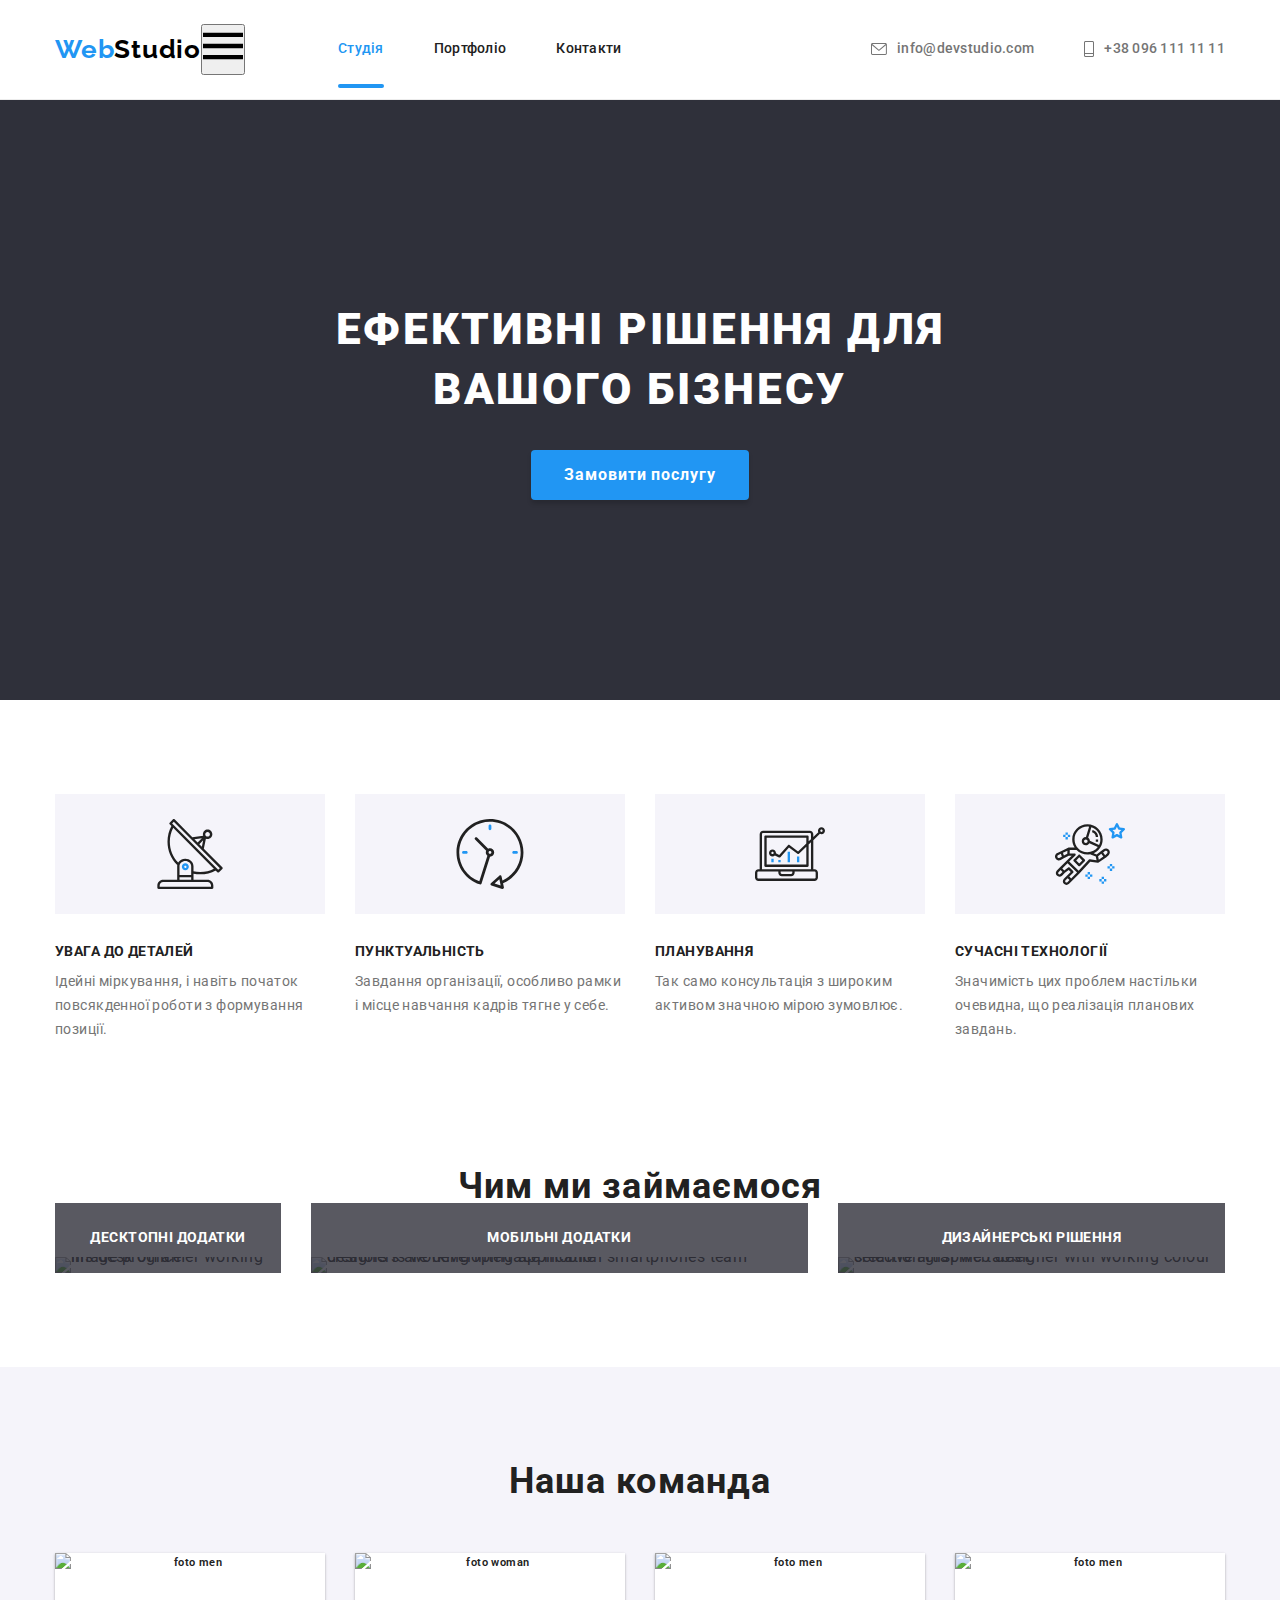
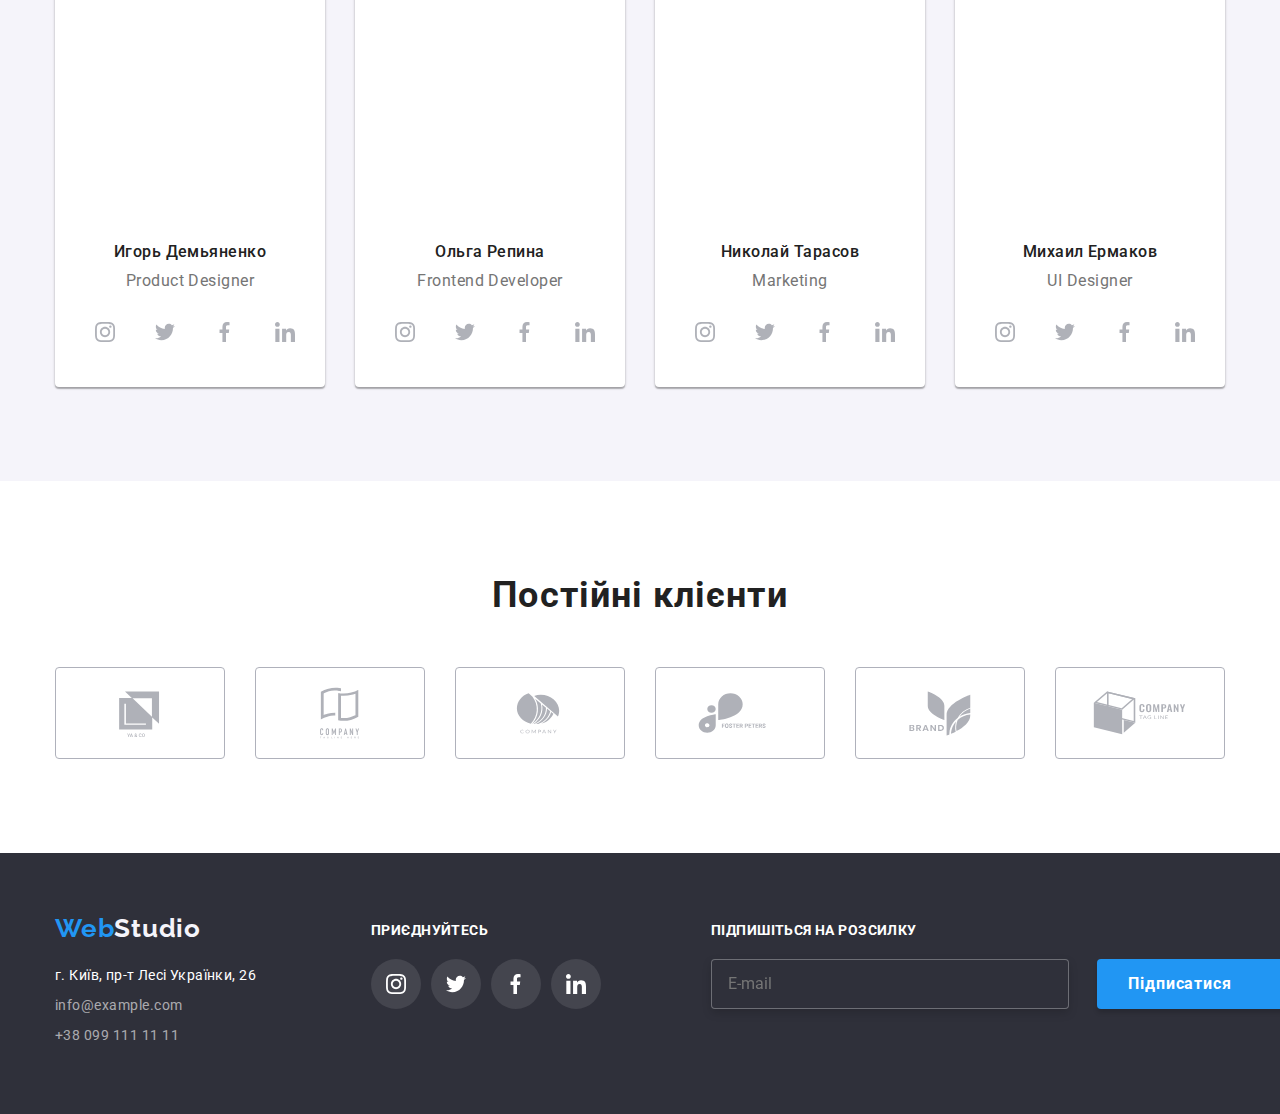
==== commit 2a291bf7: "сделала кнопку" ====
--- a/index.html
+++ b/index.html
@@ -31,6 +31,23 @@
             <a href="./index.html" class="page-header__logo"
               ><span class="page-header__logo-first-letters">Web</span>Studio</a
             >
+            <button type="button" class="menu-button">
+              <svg
+                class="menu-button__icon"
+                width="40"
+                height="40"
+                aria-label="перемикач мобільного меню"
+              >
+                <use
+                  class="icon-close"
+                  href="./images/icons.svg/symbol-defs-close.svg#icon-Vector"
+                ></use>
+                <use
+                  class="icon-menu"
+                  href="./images/icons.svg/symbol-defs_menu.svg#icon-menu"
+                ></use>
+              </svg>
+            </button>
             <ul class="navigation-menu">
               <li class="navigation-menu__item">
                 <a href="index.html" class="navigation-menu__link page-studio"
--- a/css/main.min.css
+++ b/css/main.min.css
@@ -1 +1 @@
-:root{--title-fon: #ffffff;--primary-text-color: #212121;--title-text-color: #757575;--accent-color: #2196f3;--hero-fon: #2f303a;--main-section: #f5f4fa;--logo-fon: #000000;--text-fon: rgba(33, 150, 243, 1);--text-fon-black: rgba(0, 0, 0, 1);--footer-color: rgba(255, 255, 255, 0.6);--portfolio-bg-color: rgba(238, 238, 238, 1);--sections-bg-color: #e5e5e5;--portfolio-button-fon: rgba(245, 244, 250, 1);--line: #ececec;--icons-color: #afb1b8;--icons-bg-color: rgba(255, 255, 255, 0.1);--hover-color-transition: cubic-bezier(0.4, 0, 0.2, 1)}.visually-hidden{position:absolute;width:1px;height:1px;margin:-1px;padding:0;overflow:hidden;border:0;clip:rect(0 0 0 0)}body{font-family:"Roboto",sans-serif;font-style:normal;background-color:var(--title-fon);color:var(--primary-text-color);letter-spacing:.03em;margin:auto;margin-top:0;margin-bottom:auto}html{box-sizing:border-box;line-height:0}*,*::before,*::after{box-sizing:border-box;padding:0;margin:0}h1,h2,h3,h4,h5,h6,p{margin:0}form{display:block}ul{list-style:none}.container{max-width:1200px;margin:0 auto;padding:0px 15px}.page-header__logo{font-family:"Raleway",sans-serif;font-weight:700;color:var(--text-fon-black);font-size:26px;line-height:1.19;letter-spacing:.03em;text-decoration:none}.page-header__logo-first-letters{color:var(--text-fon)}.backdrop{position:fixed;top:0;left:0;width:100%;height:100%;background:rgba(0,0,0,.2);z-index:100;transition:250ms var(--hover-color-transition)}.backdrop.is-hidden{opacity:0;visibility:hidden;pointer-events:none}.modal{position:absolute;top:50%;left:50%;transform:translate(-50%, -50%);width:528px;height:581px;background:var(--title-fon);box-shadow:0px 1px 3px rgba(0,0,0,.12),0px 1px 1px rgba(0,0,0,.14),0px 2px 1px rgba(0,0,0,.2);border-radius:4px;transition:250ms cubic-bezier(0.4, 0, 0.2, 1) box-shadow;padding:40px}.modal-close{position:absolute;top:8px;right:8px;width:30px;height:30px;border:1px solid rgba(0,0,0,.1);border-radius:50%;fill:var(--logo-fon);transition:250ms cubic-bezier(0.4, 0, 0.2, 1) background}.modal-close__icon{display:block;position:absolute;margin:auto;top:0;bottom:0;right:0;left:0}.modal-close__icon:hover,.modal-close__icon:focus{cursor:pointer;fill:var(--accent-color)}.modal-box{text-align:center;top:75px;left:41px;right:39px;bottom:164px}.modal-box__title{margin-bottom:30px;font-weight:700;font-size:20px;line-height:1.15;text-align:center;letter-spacing:.03em;color:var(--primary-text-color)}.modal-form{display:flex;flex-direction:column}.modal-form__title{display:flex;flex-direction:column;margin-bottom:28px;position:relative}.modal-form__label{position:absolute;top:-18px;font-weight:400;font-size:12px;line-height:1.16;letter-spacing:.01em;color:var(--title-text-color);margin-bottom:4px}.modal-form__input{width:100%;padding:11px;padding-left:42px;outline:none;height:40px;border:1px solid rgba(33,33,33,.2);border-radius:4px;transition:250ms cubic-bezier(0.4, 0, 0.2, 1) border-color}.modal-form__input:focus{outline:none;border-color:var(--accent-color)}.modal-form__icon{fill:currentColor;position:absolute;left:12px;bottom:50%;transform:translateY(50%);transition:250ms cubic-bezier(0.4, 0, 0.2, 1) color}.modal-form__input:focus+.modal-form__icon{fill:#188ce8}.modal-form__icon:hover,.modal-form__icon:focus{color:var(--accent-color)}.modal-form__textarea{display:block;font-family:"Roboto";font-style:normal;font-size:12px;line-height:1.16;letter-spacing:.01em;color:rgba(117,117,117,.5);margin-bottom:0;height:120px;resize:none;border:1px solid rgba(33,33,33,.2);border-radius:4px;padding:11px;outline:none;transition:250ms cubic-bezier(0.4, 0, 0.2, 1) border-color}.modal-form__textarea:focus{outline:none;border-color:var(--accent-color)}.checkbox-container{position:relative;display:block}.label{font-size:14px;letter-spacing:.03em;cursor:pointer}.label::before{display:inline-block;content:"";width:16px;height:15px;border:1px solid var(--primary-text-color);cursor:pointer;border-radius:2px;position:relative;top:2px;right:9px;bottom:5px;left:0px}.checkbox:checked+.label::before{background-color:var(--accent-color);background-image:url(../images/check-on.svg);background-repeat:no-repeat;background-position:-10% -40%;border:1px solid rgba(0,0,0,0);transition:250ms cubic-bezier(0.4, 0, 0.2, 1) background-color}.checkbox:focus+.label::before{outline:1px solid var(--accent-color)}.label-info{font-weight:400;font-size:14px;line-height:1.71;letter-spacing:.03em;text-decoration-line:underline;color:var(--accent-color)}.label-info:focus,.label-info:hover{color:var(--accent-color)}.modal-form__btn{width:200px;height:50px;color:var(--title-fon);background:#188ce8;border:none;border-radius:4px;box-shadow:0px 4px 4px rgba(0,0,0,.15);font-family:"Roboto";font-style:normal;font-weight:700;font-size:16px;line-height:1.88;letter-spacing:.06em;cursor:pointer;margin-top:30px}.modal-form__btn:hover{background-color:var(--accent-color)}.box{position:relative}.overlay{position:absolute;bottom:0;width:100%;height:70px;background:rgba(47,48,58,.8);transition:transform 250ms ease}.overlay-title{font-weight:700;font-size:14px;line-height:1.14;padding-top:27px;text-align:center;letter-spacing:.03em;text-transform:uppercase;color:var(--title-fon)}.social-networks{display:flex;justify-content:center;margin-top:16px}.social-networks__list{margin-left:10px}.social-networks__icon{fill:var(--icons-color);width:20px;height:20px;transition:250ms cubic-bezier(0.4, 0, 0.2, 1) fill}.social-networks__net{display:flex;justify-content:center;align-items:center;width:50px;height:50px;border-radius:50%;background-color:var(--title-fon);border:4px solid rgba(0,0,0,0);transition:250ms cubic-bezier(0.4, 0, 0.2, 1) background-color}.social-networks__net:hover,.social-networks__net:focus{background-color:var(--accent-color);border:4px solid rgba(0,0,0,0);border-radius:50%}.social-networks__net:hover .social-networks__icon,.social-networks__net:focus .social-networks__icon{fill:var(--title-fon)}.footer-logo{font-family:"Raleway",sans-serif;font-weight:700;color:var(--main-section);font-size:26px;line-height:1.19;letter-spacing:.03em;text-decoration:none;margin-bottom:20px}.footer-logo__first-letters{color:var(--accent-color)}.link-icon{display:flex}.footer-socials{margin-left:70px}.footer-socials__link{font-weight:700;font-size:14px;line-height:1.14;letter-spacing:.03em;text-transform:uppercase;color:var(--title-fon);margin-bottom:20px;padding-top:10px}.footer-icons{display:flex;align-items:center}.footer-socials__item:not(:last-child){margin-right:10px}.footer-socials__net{display:flex;justify-content:center;align-items:center;width:50px;height:50px;background-color:var(--icons-bg-color);border:4px solid rgba(0,0,0,0);border-radius:50%;transition:250ms cubic-bezier(0.4, 0, 0.2, 1) background-color}.footer-socials__net:hover,.footer-socials__net:focus{background-color:var(--accent-color);border:4px solid rgba(0,0,0,0);border-radius:50%}.footer-socials__icon{fill:var(--title-fon);width:20px;height:20px}.footer-email{margin-left:95px}.footer-email__link{padding-top:10px;margin-bottom:20px;text-align:start;font-family:"Roboto";font-style:normal;font-weight:700;font-size:14px;line-height:1.14;letter-spacing:.03em;text-transform:uppercase;color:var(--title-fon)}.footer-email__form{display:flex}.footer-email__input{padding-left:16px;padding-top:15px;padding-bottom:15px;padding-right:295px;width:358px;height:50px;background:#2f303a;color:rgba(255,255,255,.6);border:1px solid rgba(255,255,255,.3);border-radius:4px;filter:drop-shadow(0px 4px 4px rgba(0, 0, 0, 0.15))}.footer-email__button{display:flex;justify-content:center;align-items:center;text-align:center;margin-left:28px;width:200px;height:50px;font-family:"Roboto";font-style:normal;font-weight:700;font-size:16px;line-height:1.88;letter-spacing:.06em;background:var(--accent-color);border-radius:4px;color:var(--title-fon);box-shadow:0px 4px 4px rgba(0,0,0,.15);cursor:pointer;border:none;margin-right:28px;padding-top:10px;padding-bottom:10px}.footer-email__icon{fill:var(--title-fon);margin-left:10px}.button-set{text-align:center}.button-set__btn{font-weight:500;font-size:16px;line-height:1.6;text-align:center;letter-spacing:.03em;color:var(--primary-text-color);background-color:var(--main-section);border-radius:4px;cursor:pointer}.button-set__btn:hover,.button-set__btn:focus{color:var(--title-fon);background-color:var(--accent-color);box-shadow:0px 3px 1px rgba(0,0,0,.1),0px 1px 2px rgba(0,0,0,.8),0px 2px 2px rgba(0,0,0,.12)}.button{font-weight:500;font-size:16px;line-height:1.6;text-align:center;letter-spacing:.03em;background-color:var(--main-section)}.button-set_list{margin:0;display:inline-block;padding-top:0;padding-right:8px}.button-set__btn{position:static;font-weight:500;font-size:16px;line-height:1.6;text-align:center;letter-spacing:.03em;background-color:var(--title-fon);border-radius:4px;border-color:rgba(0,0,0,0);transition-property:background-color 250ms cubic-bezier(0.4, 0, 0.2, 1),background-color 250ms cubic-bezier(0.4, 0, 0.2, 1),box-shadow 0px 3px 1px rgba(0,0,0,.1),0px 1px 2px rgba(0,0,0,.8),0px 2px 2px rgba(0,0,0,.12);display:flex;padding:6px 22px}.button{font-weight:500;font-size:16px;line-height:1.6;text-align:center;letter-spacing:.03em;background-color:var(--title-fon);border-radius:4px}.white{background:var(--main-section)}.menu-list{padding:20px 24px;position:relative;background-color:var(--title-fon);border:1px solid #eee;z-index:2}.menu-list__name{font-weight:700;font-size:18px;line-height:2;letter-spacing:.06em;color:var(--primary-text-color);list-style:none;margin-bottom:4px}.menu-list__link{font-weight:400;font-size:16px;line-height:1.8;letter-spacing:.03em;color:var(--title-text-color);list-style:none;margin-top:4px}.projects-portfolio__net{font-weight:500;font-size:16px;line-height:1.6;letter-spacing:.03em;text-decoration:none;color:var(--primary-text-color);border-top:0px;transition:250ms cubic-bezier(0.4, 0, 0.2, 1) background}.container-projects{width:1200px;padding-left:15px;padding-right:15px;margin-left:auto;margin-right:auto}.projects-portfolio{display:flex;flex-wrap:wrap;margin-top:50px;padding-bottom:94px;gap:30px}.projects-portfolio__cards{width:370px;display:flexbox;margin-left:0}.projects-portfolio__cards:hover,.projects-portfolio__cards:focus-within{box-shadow:0px 1px 1px rgba(0,0,0,.12),0px 4px 4px rgba(0,0,0,.6),1px 4px 6px rgba(0,0,0,.16)}.projects-portfolio__cards:nth-child(3n){margin-right:0}.projects-portfolio__cards:nth-last-child(-n+3){margin-bottom:0}.projects-portfolio__img{display:block;width:100%}.box1{position:relative;overflow:hidden;z-index:1}.box1:hover .overlay-portfolio{transform:translateY(0)}.overlay-portfolio{position:absolute;bottom:109px;width:100%;height:294px;padding:63px 24px;background:rgba(33,150,243,.9);transform:translateY(100%);transition:250ms cubic-bezier(0.4, 0, 0.2, 1) transform}.overlay-portfolio__text{font-weight:400;font-size:18px;line-height:1.5;letter-spacing:.03em;color:var(--title-fon)}.page-header{font-family:"Releway",sans-serif;font-weight:700;font-size:26px;line-height:1.19;letter-spacing:.03em;border-bottom:1px solid #ececec;background-color:var(--title-fon)}.page-header__container{margin-left:auto;margin-right:auto;display:flex;align-items:center;padding:24px 0px}.page-header__nav{display:flex;justify-content:flex-start;align-items:center;display:flex;align-items:center}.navigation-menu{display:flex;margin-left:93px;align-items:center;font-weight:500;font-size:14px;line-height:1.14;color:var(--primary-text-color);letter-spacing:.02em;list-style:none}.navigation-menu:last-child{margin-right:0}.navigation-menu__item{margin-left:50px;display:block}.navigation-menu__item:first-child{margin-left:0px}.navigation-menu__link{font-family:"Roboto";font-weight:500;font-size:14px;line-height:1.14;letter-spacing:.02em;color:var(--primary-text-color);text-decoration:none;transition:250ms cubic-bezier(0.4, 0, 0.2, 1) color;position:relative;fill:var(--icons-color)}.navigation-menu__link:hover,.navigation-menu__link:focus{color:var(--accent-color)}.page-studio{color:var(--accent-color)}.page-portfolio{color:var(--accent-color)}.navigation-menu__link::after{content:"";position:absolute;display:block;bottom:0;width:100%;height:4px;background:var(--accent-color);border-radius:2px;opacity:0;transition:250ms cubic-bezier(0.4, 0, 0.2, 1) opacity;transform:translateY(32px)}.navigation-menu__link:hover::after,.navigation-menu__link:focus::after{opacity:1}.navigation-menu.space{color:var(--accent-color)}.navigation-contacts{display:flex;margin-left:auto}.navigation-contacts__item{margin-left:50px}.navigation-contacts__link{display:flex;justify-content:center;align-items:center;font-family:"Roboto";font-weight:500;font-size:14px;line-height:1.14;letter-spacing:.02em;color:var(--title-text-color);background-color:var(--title-fon);text-decoration:none;text-align:center;transition:250ms cubic-bezier(0.4, 0, 0.2, 1) color;position:relative;fill:var(--icons-color)}.navigation-contacts__link:hover,.navigation-contacts__link:focus{color:var(--accent-color)}.navigation-contacts__link:hover::after,.navigation-contacts__link:focus::after{opacity:1}.navigation-contacts.space{color:var(--accent-color)}.navigation-contacts__icon-email{margin-right:10px;fill:currentColor;transition:250ms cubic-bezier(0.4, 0, 0.2, 1) background}.navigation-contacts__icon-email:hover,.navigation-contacts__icon-email:focus{fill:var(--accent-color)}.navigation-contacts__icon-tell{margin-right:10px;fill:currentColor;transition:250ms cubic-bezier(0.4, 0, 0.2, 1) background}.navigation-contacts__icon-tell:hover,.navigation-contacts__icon-tell:focus{fill:var(--accent-color)}.section{padding-top:94px;padding-bottom:94px;margin-top:0px;margin-bottom:0px}.section-main{max-width:1600px;height:600px;background-image:linear-gradient(to right, rgba(47, 48, 58, 0.4), rgba(47, 48, 58, 0.4)),url(../images/fon.jpg);background-repeat:no-repeat;background-position:center;background-size:cover;display:flex;letter-spacing:.06em;background-color:var(--hero-fon);margin:0 auto;text-align:center;padding-top:200px;padding-bottom:200px}.section-main__text{max-width:696px;margin:0 auto;font-weight:900;font-size:44px;line-height:1.36;letter-spacing:.06em;text-align:center;text-transform:uppercase;color:var(--title-fon)}.position{margin-bottom:30px}.section-main__btn{margin:0;padding:10px 32px;font-weight:700;font-size:16px;line-height:1.8;text-align:center;letter-spacing:.06em;color:var(--title-fon);border:1px solid rgba(0,0,0,0);background-color:var(--accent-color);box-shadow:0px 4px 4px rgba(0,0,0,.15);border-radius:4px}.section-main__btn:hover{background:var(--accent-color)}.section-main__container{padding:0 15px;margin:0 auto;min-height:80px}.item-list__title{font-weight:700;font-size:14px;line-height:1.14;letter-spacing:.03em;text-transform:uppercase;color:var(--primary-text-color);margin-bottom:10px}.item-list__text{font-weight:400;font-size:14px;line-height:1.71;letter-spacing:.03em;color:var(--title-text-color);text-align:initial}.item-list__item{width:270px;margin-bottom:30px}.item-list__icon{content:"";fill:var(--icons-color);width:270px;height:120px;background-position:center;background:var(--main-section);padding:25px 100px}.section-item__list{display:flex;justify-content:space-between}.section-work{padding-top:0;padding-bottom:94px;margin:0 auto;min-height:80px}.section-work__text{font-weight:700;font-size:36px;line-height:1.16;text-align:center;letter-spacing:.03em}.work-list{margin-top:50px}.team{font-size:11px;font-weight:600;line-height:1.8;margin-right:30px;border-radius:0px 0px 4px 4px;background-color:var(--title-fon);box-shadow:0px 1px 3px rgba(0,0,0,.12),0px 1px 3px rgba(0,0,0,.14),0px 2px 1px rgba(0,0,0,.2);border-radius:0px 0px 4px 4px}.action{display:flex}.work-list__item{margin-right:30px}.work-list__item:last-child{margin-right:0px}.work-list__image{width:370px;height:294px}.our-team{background:var(--main-section)}.header{font-weight:700;font-size:36px;line-height:1.16;text-align:center;letter-spacing:.03em}.team-cards{display:flex;justify-content:space-between;text-align:center;margin-top:50px}.team-image{width:270px;height:260px;display:block}.team-employee{padding-top:30px;padding-bottom:30px}.team-employee__name{font-weight:500;font-size:16px;line-height:1.18;text-align:center;letter-spacing:.03em;margin-bottom:10px}.team-employee__position{font-weight:400;font-size:16px;line-height:1.18;text-align:center;letter-spacing:.03em;color:var(--title-text-color)}.clients-company:not(:last-child){margin-right:30px}.clients-company__net{width:170px;height:92px;border:1px solid #afb1bb;border-radius:4px;display:flex;transition:250ms cubic-bezier(0.4, 0, 0.2, 1) border}.clients-company__net:hover,.clients-company__net:focus{border:1px solid #2196f3;fill:var(--accent-color)}.clients-company__icon{width:170px;height:92px;padding:16px 32px;fill:var(--icons-color);transition:250ms cubic-bezier(0.4, 0, 0.2, 1) fill}.clients-company__icon:hover,.clients-company__icon:focus{fill:var(--accent-color)}.clients-company__net:hover .clients-company__icon,.clients-company__net:focus .clients-company__icon{fill:var(--accent-color)}.footer{padding-top:60px;padding-bottom:60px;background-color:#2f303a}.address{font-weight:400;font-size:14px;line-height:1.14;text-decoration:none;margin-top:20px}.container-footer__contacts{font-weight:400;font-style:normal;font-size:14px;line-height:1.14;text-decoration:none}.container-footer__item{width:231px;height:21px;text-decoration:none;margin-bottom:9px}.footer-contacts__item{font-weight:400;font-size:14px;line-height:1.71;letter-spacing:.03em;color:var(--title-fon);text-decoration:none;transition:250ms cubic-bezier(0.4, 0, 0.2, 1) color}.footer-contacts__item:hover,.footer-contacts__item:focus{color:var(--accent-color)}.footer-contacts__item:hover,.footer-contacts__item:focus{color:var(--accent-color)}.footer-contacts__mail{font-weight:400;font-size:14px;line-height:1.71;color:var(--footer-color);text-decoration:none;transition:250ms cubic-bezier(0.4, 0, 0.2, 1) color}.footer-contacts__mail:hover,.footer-contacts__mail:focus{color:var(--accent-color)}.footer-contacts__tel{font-weight:400;font-size:14px;line-height:1.71;color:var(--footer-color);text-decoration:none;transition:250ms cubic-bezier(0.4, 0, 0.2, 1) color}.footer-contacts__tel:hover,.footer-contacts__tel:focus{color:var(--accent-color)}.main-portfolio{background-color:var(--title-fon)}/*# sourceMappingURL=main.min.css.map */+:root{--title-fon: #ffffff;--primary-text-color: #212121;--title-text-color: #757575;--accent-color: #2196f3;--hero-fon: #2f303a;--main-section: #f5f4fa;--logo-fon: #000000;--text-fon: rgba(33, 150, 243, 1);--text-fon-black: rgba(0, 0, 0, 1);--footer-color: rgba(255, 255, 255, 0.6);--portfolio-bg-color: rgba(238, 238, 238, 1);--sections-bg-color: #e5e5e5;--portfolio-button-fon: rgba(245, 244, 250, 1);--line: #ececec;--icons-color: #afb1b8;--icons-bg-color: rgba(255, 255, 255, 0.1);--hover-color-transition: cubic-bezier(0.4, 0, 0.2, 1)}.visually-hidden{position:absolute;width:1px;height:1px;margin:-1px;padding:0;overflow:hidden;border:0;clip:rect(0 0 0 0)}body{font-family:"Roboto",sans-serif;font-style:normal;background-color:var(--title-fon);color:var(--primary-text-color);letter-spacing:.03em;margin:auto;margin-top:0;margin-bottom:auto}html{box-sizing:border-box;line-height:0}*,*::before,*::after{box-sizing:border-box;padding:0;margin:0}h1,h2,h3,h4,h5,h6,p{margin:0}form{display:block}ul{list-style:none}.container{max-width:1200px;margin:0 auto;padding:0px 15px}.page-header__logo{font-family:"Raleway",sans-serif;font-weight:700;color:var(--text-fon-black);font-size:26px;line-height:1.19;letter-spacing:.03em;text-decoration:none}.page-header__logo-first-letters{color:var(--text-fon)}.backdrop{position:fixed;top:0;left:0;width:100%;height:100%;background:rgba(0,0,0,.2);z-index:100;transition:250ms var(--hover-color-transition)}.backdrop.is-hidden{opacity:0;visibility:hidden;pointer-events:none}.modal{position:absolute;top:50%;left:50%;transform:translate(-50%, -50%);width:528px;height:581px;background:var(--title-fon);box-shadow:0px 1px 3px rgba(0,0,0,.12),0px 1px 1px rgba(0,0,0,.14),0px 2px 1px rgba(0,0,0,.2);border-radius:4px;transition:250ms cubic-bezier(0.4, 0, 0.2, 1) box-shadow;padding:40px}.modal-close{position:absolute;top:8px;right:8px;width:30px;height:30px;border:1px solid rgba(0,0,0,.1);border-radius:50%;fill:var(--logo-fon);transition:250ms cubic-bezier(0.4, 0, 0.2, 1) background}.modal-close__icon{display:block;position:absolute;margin:auto;top:0;bottom:0;right:0;left:0}.modal-close__icon:hover,.modal-close__icon:focus{cursor:pointer;fill:var(--accent-color)}.modal-box{text-align:center;top:75px;left:41px;right:39px;bottom:164px}.modal-box__title{margin-bottom:30px;font-weight:700;font-size:20px;line-height:1.15;text-align:center;letter-spacing:.03em;color:var(--primary-text-color)}.modal-form{display:flex;flex-direction:column}.modal-form__title{display:flex;flex-direction:column;margin-bottom:28px;position:relative}.modal-form__label{position:absolute;top:-18px;font-weight:400;font-size:12px;line-height:1.16;letter-spacing:.01em;color:var(--title-text-color);margin-bottom:4px}.modal-form__input{width:100%;padding:11px;padding-left:42px;outline:none;height:40px;border:1px solid rgba(33,33,33,.2);border-radius:4px;transition:250ms cubic-bezier(0.4, 0, 0.2, 1) border-color}.modal-form__input:focus{outline:none;border-color:var(--accent-color)}.modal-form__icon{fill:currentColor;position:absolute;left:12px;bottom:50%;transform:translateY(50%);transition:250ms cubic-bezier(0.4, 0, 0.2, 1) color}.modal-form__input:focus+.modal-form__icon{fill:#188ce8}.modal-form__icon:hover,.modal-form__icon:focus{color:var(--accent-color)}.modal-form__textarea{display:block;font-family:"Roboto";font-style:normal;font-size:12px;line-height:1.16;letter-spacing:.01em;color:rgba(117,117,117,.5);margin-bottom:0;height:120px;resize:none;border:1px solid rgba(33,33,33,.2);border-radius:4px;padding:11px;outline:none;transition:250ms cubic-bezier(0.4, 0, 0.2, 1) border-color}.modal-form__textarea:focus{outline:none;border-color:var(--accent-color)}.checkbox-container{position:relative;display:block}.label{font-size:14px;letter-spacing:.03em;cursor:pointer}.label::before{display:inline-block;content:"";width:16px;height:15px;border:1px solid var(--primary-text-color);cursor:pointer;border-radius:2px;position:relative;top:2px;right:9px;bottom:5px;left:0px}.checkbox:checked+.label::before{background-color:var(--accent-color);background-image:url(../images/check-on.svg);background-repeat:no-repeat;background-position:-10% -40%;border:1px solid rgba(0,0,0,0);transition:250ms cubic-bezier(0.4, 0, 0.2, 1) background-color}.checkbox:focus+.label::before{outline:1px solid var(--accent-color)}.label-info{font-weight:400;font-size:14px;line-height:1.71;letter-spacing:.03em;text-decoration-line:underline;color:var(--accent-color)}.label-info:focus,.label-info:hover{color:var(--accent-color)}.modal-form__btn{width:200px;height:50px;color:var(--title-fon);background:#188ce8;border:none;border-radius:4px;box-shadow:0px 4px 4px rgba(0,0,0,.15);font-family:"Roboto";font-style:normal;font-weight:700;font-size:16px;line-height:1.88;letter-spacing:.06em;cursor:pointer;margin-top:30px}.modal-form__btn:hover{background-color:var(--accent-color)}.box{position:relative}.overlay{position:absolute;bottom:0;width:100%;height:70px;background:rgba(47,48,58,.8);transition:transform 250ms ease}.overlay-title{font-weight:700;font-size:14px;line-height:1.14;padding-top:27px;text-align:center;letter-spacing:.03em;text-transform:uppercase;color:var(--title-fon)}.social-networks{display:flex;justify-content:center;margin-top:16px}.social-networks__list{margin-left:10px}.social-networks__icon{fill:var(--icons-color);width:20px;height:20px;transition:250ms cubic-bezier(0.4, 0, 0.2, 1) fill}.social-networks__net{display:flex;justify-content:center;align-items:center;width:50px;height:50px;border-radius:50%;background-color:var(--title-fon);border:4px solid rgba(0,0,0,0);transition:250ms cubic-bezier(0.4, 0, 0.2, 1) background-color}.social-networks__net:hover,.social-networks__net:focus{background-color:var(--accent-color);border:4px solid rgba(0,0,0,0);border-radius:50%}.social-networks__net:hover .social-networks__icon,.social-networks__net:focus .social-networks__icon{fill:var(--title-fon)}.footer-logo{font-family:"Raleway",sans-serif;font-weight:700;color:var(--main-section);font-size:26px;line-height:1.19;letter-spacing:.03em;text-decoration:none;margin-bottom:20px}.footer-logo__first-letters{color:var(--accent-color)}.link-icon{display:flex}.footer-socials{margin-left:70px}.footer-socials__link{font-weight:700;font-size:14px;line-height:1.14;letter-spacing:.03em;text-transform:uppercase;color:var(--title-fon);margin-bottom:20px;padding-top:10px}.footer-icons{display:flex;align-items:center}.footer-socials__item:not(:last-child){margin-right:10px}.footer-socials__net{display:flex;justify-content:center;align-items:center;width:50px;height:50px;background-color:var(--icons-bg-color);border:4px solid rgba(0,0,0,0);border-radius:50%;transition:250ms cubic-bezier(0.4, 0, 0.2, 1) background-color}.footer-socials__net:hover,.footer-socials__net:focus{background-color:var(--accent-color);border:4px solid rgba(0,0,0,0);border-radius:50%}.footer-socials__icon{fill:var(--title-fon);width:20px;height:20px}.footer-email{margin-left:95px}.footer-email__link{padding-top:10px;margin-bottom:20px;text-align:start;font-family:"Roboto";font-style:normal;font-weight:700;font-size:14px;line-height:1.14;letter-spacing:.03em;text-transform:uppercase;color:var(--title-fon)}.footer-email__form{display:flex}.footer-email__input{padding-left:16px;padding-top:15px;padding-bottom:15px;padding-right:295px;width:358px;height:50px;background:#2f303a;color:rgba(255,255,255,.6);border:1px solid rgba(255,255,255,.3);border-radius:4px;filter:drop-shadow(0px 4px 4px rgba(0, 0, 0, 0.15))}.footer-email__button{display:flex;justify-content:center;align-items:center;text-align:center;margin-left:28px;width:200px;height:50px;font-family:"Roboto";font-style:normal;font-weight:700;font-size:16px;line-height:1.88;letter-spacing:.06em;background:var(--accent-color);border-radius:4px;color:var(--title-fon);box-shadow:0px 4px 4px rgba(0,0,0,.15);cursor:pointer;border:none;margin-right:28px;padding-top:10px;padding-bottom:10px}.footer-email__icon{fill:var(--title-fon);margin-left:10px}.button-set{text-align:center}.button-set__btn{font-weight:500;font-size:16px;line-height:1.6;text-align:center;letter-spacing:.03em;color:var(--primary-text-color);background-color:var(--main-section);border-radius:4px;cursor:pointer}.button-set__btn:hover,.button-set__btn:focus{color:var(--title-fon);background-color:var(--accent-color);box-shadow:0px 3px 1px rgba(0,0,0,.1),0px 1px 2px rgba(0,0,0,.8),0px 2px 2px rgba(0,0,0,.12)}.button{font-weight:500;font-size:16px;line-height:1.6;text-align:center;letter-spacing:.03em;background-color:var(--main-section)}.button-set_list{margin:0;display:inline-block;padding-top:0;padding-right:8px}.button-set__btn{position:static;font-weight:500;font-size:16px;line-height:1.6;text-align:center;letter-spacing:.03em;background-color:var(--title-fon);border-radius:4px;border-color:rgba(0,0,0,0);transition-property:background-color 250ms cubic-bezier(0.4, 0, 0.2, 1),background-color 250ms cubic-bezier(0.4, 0, 0.2, 1),box-shadow 0px 3px 1px rgba(0,0,0,.1),0px 1px 2px rgba(0,0,0,.8),0px 2px 2px rgba(0,0,0,.12);display:flex;padding:6px 22px;background:var(--main-section)}.button{font-weight:500;font-size:16px;line-height:1.6;text-align:center;letter-spacing:.03em;background-color:var(--title-fon);border-radius:4px}.menu-list{padding:20px 24px;position:relative;background-color:var(--title-fon);border:1px solid #eee;z-index:2}.menu-list__name{font-weight:700;font-size:18px;line-height:2;letter-spacing:.06em;color:var(--primary-text-color);list-style:none;margin-bottom:4px}.menu-list__link{font-weight:400;font-size:16px;line-height:1.8;letter-spacing:.03em;color:var(--title-text-color);list-style:none;margin-top:4px}.projects-portfolio__net{font-weight:500;font-size:16px;line-height:1.6;letter-spacing:.03em;text-decoration:none;color:var(--primary-text-color);border-top:0px;transition:250ms cubic-bezier(0.4, 0, 0.2, 1) background}.container-projects{width:1200px;padding-left:15px;padding-right:15px;margin-left:auto;margin-right:auto}.projects-portfolio{display:flex;flex-wrap:wrap;margin-top:50px;padding-bottom:94px;gap:30px}.projects-portfolio__cards{width:370px;display:flexbox;margin-left:0}.projects-portfolio__cards:hover,.projects-portfolio__cards:focus-within{box-shadow:0px 1px 1px rgba(0,0,0,.12),0px 4px 4px rgba(0,0,0,.6),1px 4px 6px rgba(0,0,0,.16)}.projects-portfolio__cards:nth-child(3n){margin-right:0}.projects-portfolio__cards:nth-last-child(-n+3){margin-bottom:0}.projects-portfolio__img{display:block;width:100%}.box1{position:relative;overflow:hidden;z-index:1}.box1:hover .overlay-portfolio{transform:translateY(0)}.overlay-portfolio{position:absolute;bottom:109px;width:100%;height:294px;padding:63px 24px;background:rgba(33,150,243,.9);transform:translateY(100%);transition:250ms cubic-bezier(0.4, 0, 0.2, 1) transform}.overlay-portfolio__text{font-weight:400;font-size:18px;line-height:1.5;letter-spacing:.03em;color:var(--title-fon)}.page-header{font-family:"Releway",sans-serif;font-weight:700;font-size:26px;line-height:1.19;letter-spacing:.03em;border-bottom:1px solid #ececec;background-color:var(--title-fon)}.page-header__container{margin-left:auto;margin-right:auto;display:flex;align-items:center;padding:24px 0px}.page-header__nav{display:flex;justify-content:flex-start;align-items:center;display:flex;align-items:center}.navigation-menu{display:flex;margin-left:93px;align-items:center;font-weight:500;font-size:14px;line-height:1.14;color:var(--primary-text-color);letter-spacing:.02em;list-style:none}.navigation-menu:last-child{margin-right:0}.navigation-menu__item{margin-left:50px;display:block}.navigation-menu__item:first-child{margin-left:0px}.navigation-menu__link{font-family:"Roboto";font-weight:500;font-size:14px;line-height:1.14;letter-spacing:.02em;color:var(--primary-text-color);text-decoration:none;transition:250ms cubic-bezier(0.4, 0, 0.2, 1) color;position:relative;fill:var(--icons-color)}.navigation-menu__link:hover,.navigation-menu__link:focus{color:var(--accent-color)}.page-studio{color:var(--accent-color)}.page-portfolio{color:var(--accent-color)}.navigation-menu__link::before,.navigation-menu__link::after{content:"";position:absolute;display:block;bottom:0;width:100%;height:4px;background:var(--accent-color);border-radius:2px;opacity:0;transition:250ms cubic-bezier(0.4, 0, 0.2, 1) opacity;transform:translateY(32px)}.navigation-menu__link:hover::after,.navigation-menu__link:focus::after{opacity:1}.page-studio::before,.page-studio:hover::before{opacity:1}.page-portfolio::before,.page-portfolio:hover::before{opacity:1}.navigation-menu.space{color:var(--accent-color)}.navigation-contacts{display:flex;margin-left:auto}.navigation-contacts__item{margin-left:50px}.navigation-contacts__link{display:flex;justify-content:center;align-items:center;font-family:"Roboto";font-weight:500;font-size:14px;line-height:1.14;letter-spacing:.02em;color:var(--title-text-color);background-color:var(--title-fon);text-decoration:none;text-align:center;transition:250ms cubic-bezier(0.4, 0, 0.2, 1) color;position:relative;fill:var(--icons-color)}.navigation-contacts__link:hover,.navigation-contacts__link:focus{color:var(--accent-color)}.navigation-contacts__link:hover::after,.navigation-contacts__link:focus::after{opacity:1}.navigation-contacts.space{color:var(--accent-color)}.navigation-contacts__icon-email{margin-right:10px;fill:currentColor;transition:250ms cubic-bezier(0.4, 0, 0.2, 1) background}.navigation-contacts__icon-email:hover,.navigation-contacts__icon-email:focus{fill:var(--accent-color)}.navigation-contacts__icon-tell{margin-right:10px;fill:currentColor;transition:250ms cubic-bezier(0.4, 0, 0.2, 1) background}.navigation-contacts__icon-tell:hover,.navigation-contacts__icon-tell:focus{fill:var(--accent-color)}.section{padding-top:94px;padding-bottom:94px;margin-top:0px;margin-bottom:0px}.section-main{max-width:1600px;height:600px;background-image:linear-gradient(to right, rgba(47, 48, 58, 0.4), rgba(47, 48, 58, 0.4)),url(../images/fon.jpg);background-repeat:no-repeat;background-position:center;background-size:cover;display:flex;letter-spacing:.06em;background-color:var(--hero-fon);margin:0 auto;text-align:center;padding-top:200px;padding-bottom:200px}.section-main__text{max-width:696px;margin:0 auto;font-weight:900;font-size:44px;line-height:1.36;letter-spacing:.06em;text-align:center;text-transform:uppercase;color:var(--title-fon)}.position{margin-bottom:30px}.section-main__btn{margin:0;padding:10px 32px;font-weight:700;font-size:16px;line-height:1.8;text-align:center;letter-spacing:.06em;color:var(--title-fon);border:1px solid rgba(0,0,0,0);background-color:var(--accent-color);box-shadow:0px 4px 4px rgba(0,0,0,.15);border-radius:4px}.section-main__btn:hover{background:var(--accent-color)}.section-main__container{padding:0 15px;margin:0 auto;min-height:80px}.item-list__title{font-weight:700;font-size:14px;line-height:1.14;letter-spacing:.03em;text-transform:uppercase;color:var(--primary-text-color);margin-bottom:10px}.item-list__text{font-weight:400;font-size:14px;line-height:1.71;letter-spacing:.03em;color:var(--title-text-color);text-align:initial}.item-list__item{width:270px;margin-bottom:30px}.item-list__icon{content:"";fill:var(--icons-color);width:270px;height:120px;background-position:center;background:var(--main-section);padding:25px 100px}.section-item__list{display:flex;justify-content:space-between}.section-work{padding-top:0;padding-bottom:94px;margin:0 auto;min-height:80px}.section-work__text{font-weight:700;font-size:36px;line-height:1.16;text-align:center;letter-spacing:.03em}.work-list{margin-top:50px}.team{font-size:11px;font-weight:600;line-height:1.8;margin-right:30px;border-radius:0px 0px 4px 4px;background-color:var(--title-fon);box-shadow:0px 1px 3px rgba(0,0,0,.12),0px 1px 3px rgba(0,0,0,.14),0px 2px 1px rgba(0,0,0,.2);border-radius:0px 0px 4px 4px}.action{display:flex}.work-list__item{margin-right:30px}.work-list__item:last-child{margin-right:0px}.work-list__image{width:370px;height:294px}.our-team{background:var(--main-section)}.header{font-weight:700;font-size:36px;line-height:1.16;text-align:center;letter-spacing:.03em}.team-cards{display:flex;justify-content:space-between;text-align:center;margin-top:50px}.team-image{width:270px;height:260px;display:block}.team-employee{padding-top:30px;padding-bottom:30px}.team-employee__name{font-weight:500;font-size:16px;line-height:1.18;text-align:center;letter-spacing:.03em;margin-bottom:10px}.team-employee__position{font-weight:400;font-size:16px;line-height:1.18;text-align:center;letter-spacing:.03em;color:var(--title-text-color)}.clients-company:not(:last-child){margin-right:30px}.clients-company__net{width:170px;height:92px;border:1px solid #afb1bb;border-radius:4px;display:flex;transition:250ms cubic-bezier(0.4, 0, 0.2, 1) border}.clients-company__net:hover,.clients-company__net:focus{border:1px solid #2196f3;fill:var(--accent-color)}.clients-company__icon{width:170px;height:92px;padding:16px 32px;fill:var(--icons-color);transition:250ms cubic-bezier(0.4, 0, 0.2, 1) fill}.clients-company__icon:hover,.clients-company__icon:focus{fill:var(--accent-color)}.clients-company__net:hover .clients-company__icon,.clients-company__net:focus .clients-company__icon{fill:var(--accent-color)}.footer{padding-top:60px;padding-bottom:60px;background-color:#2f303a}.address{font-weight:400;font-size:14px;line-height:1.14;text-decoration:none;margin-top:20px}.container-footer__contacts{font-weight:400;font-style:normal;font-size:14px;line-height:1.14;text-decoration:none}.container-footer__item{width:231px;height:21px;text-decoration:none;margin-bottom:9px}.footer-contacts__item{font-weight:400;font-size:14px;line-height:1.71;letter-spacing:.03em;color:var(--title-fon);text-decoration:none;transition:250ms cubic-bezier(0.4, 0, 0.2, 1) color}.footer-contacts__item:hover,.footer-contacts__item:focus{color:var(--accent-color)}.footer-contacts__item:hover,.footer-contacts__item:focus{color:var(--accent-color)}.footer-contacts__mail{font-weight:400;font-size:14px;line-height:1.71;color:var(--footer-color);text-decoration:none;transition:250ms cubic-bezier(0.4, 0, 0.2, 1) color}.footer-contacts__mail:hover,.footer-contacts__mail:focus{color:var(--accent-color)}.footer-contacts__tel{font-weight:400;font-size:14px;line-height:1.71;color:var(--footer-color);text-decoration:none;transition:250ms cubic-bezier(0.4, 0, 0.2, 1) color}.footer-contacts__tel:hover,.footer-contacts__tel:focus{color:var(--accent-color)}.main-portfolio{background-color:var(--title-fon)}/*# sourceMappingURL=main.min.css.map */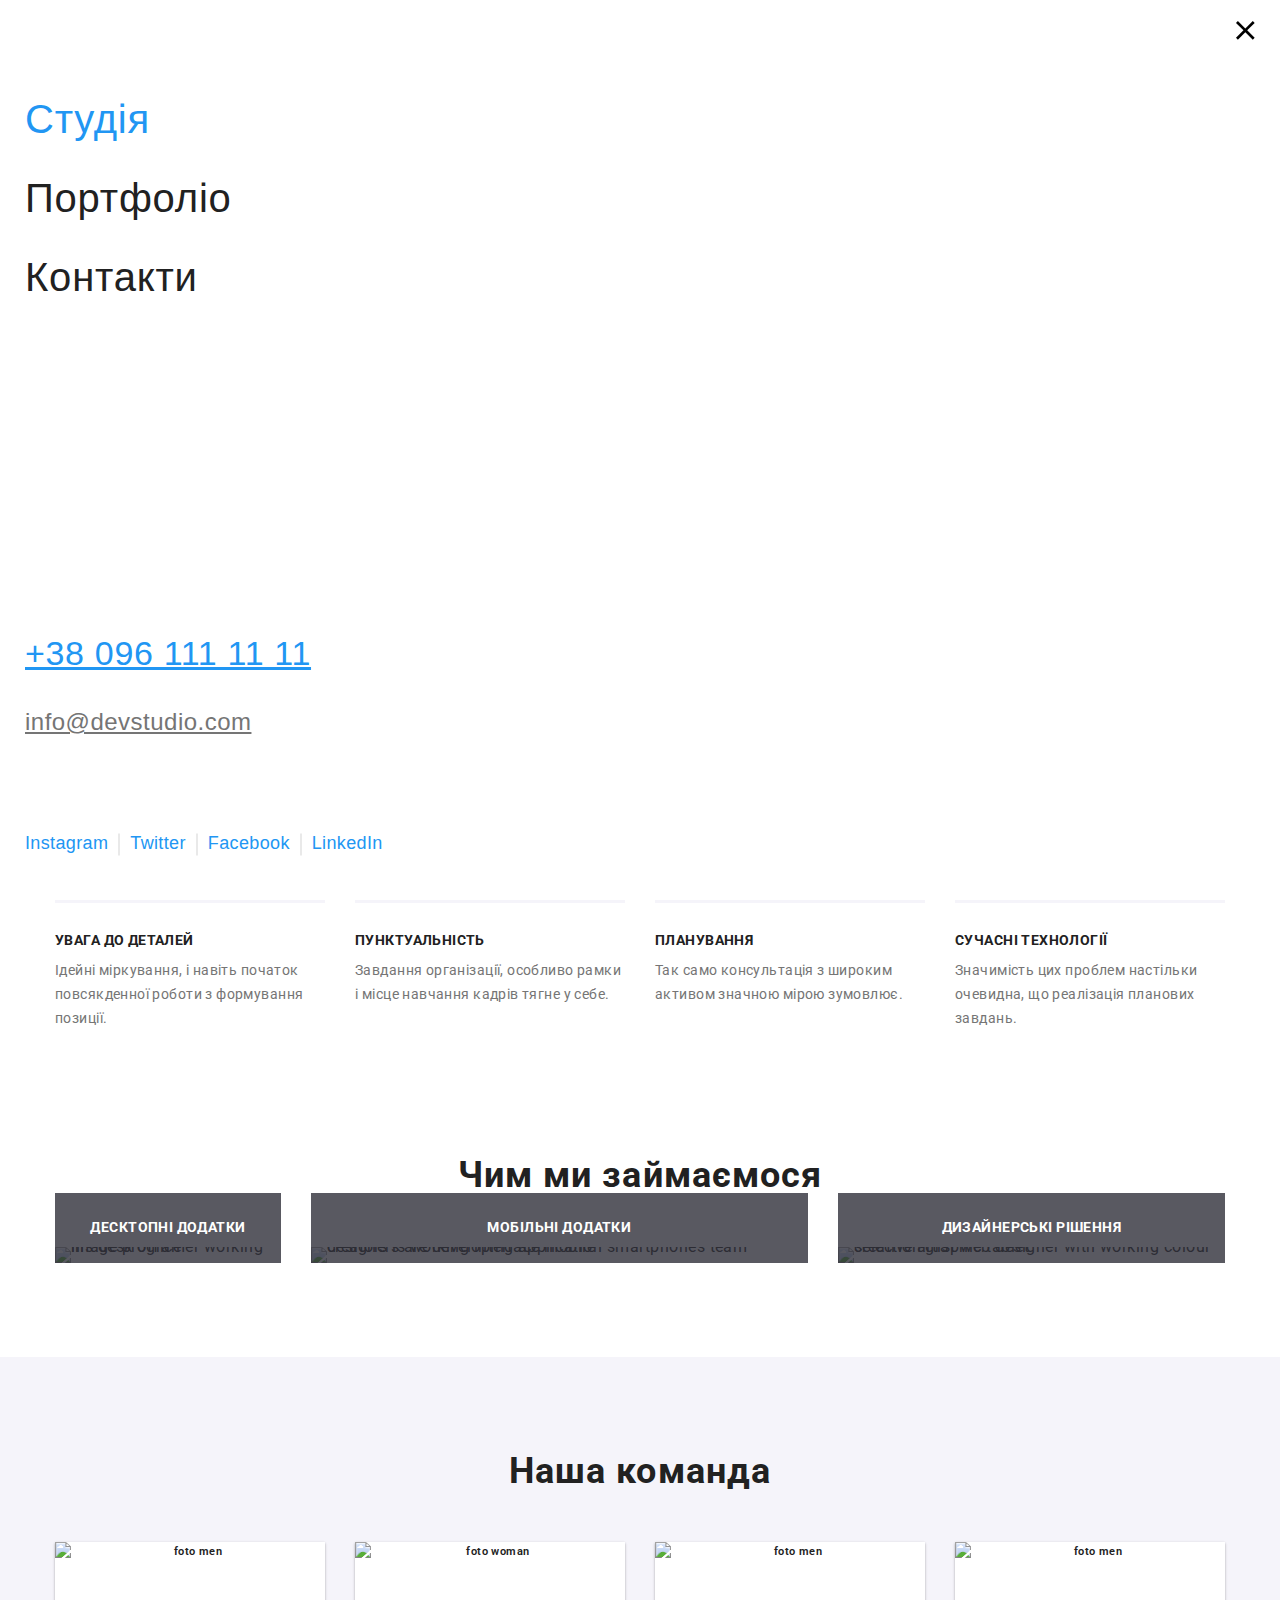
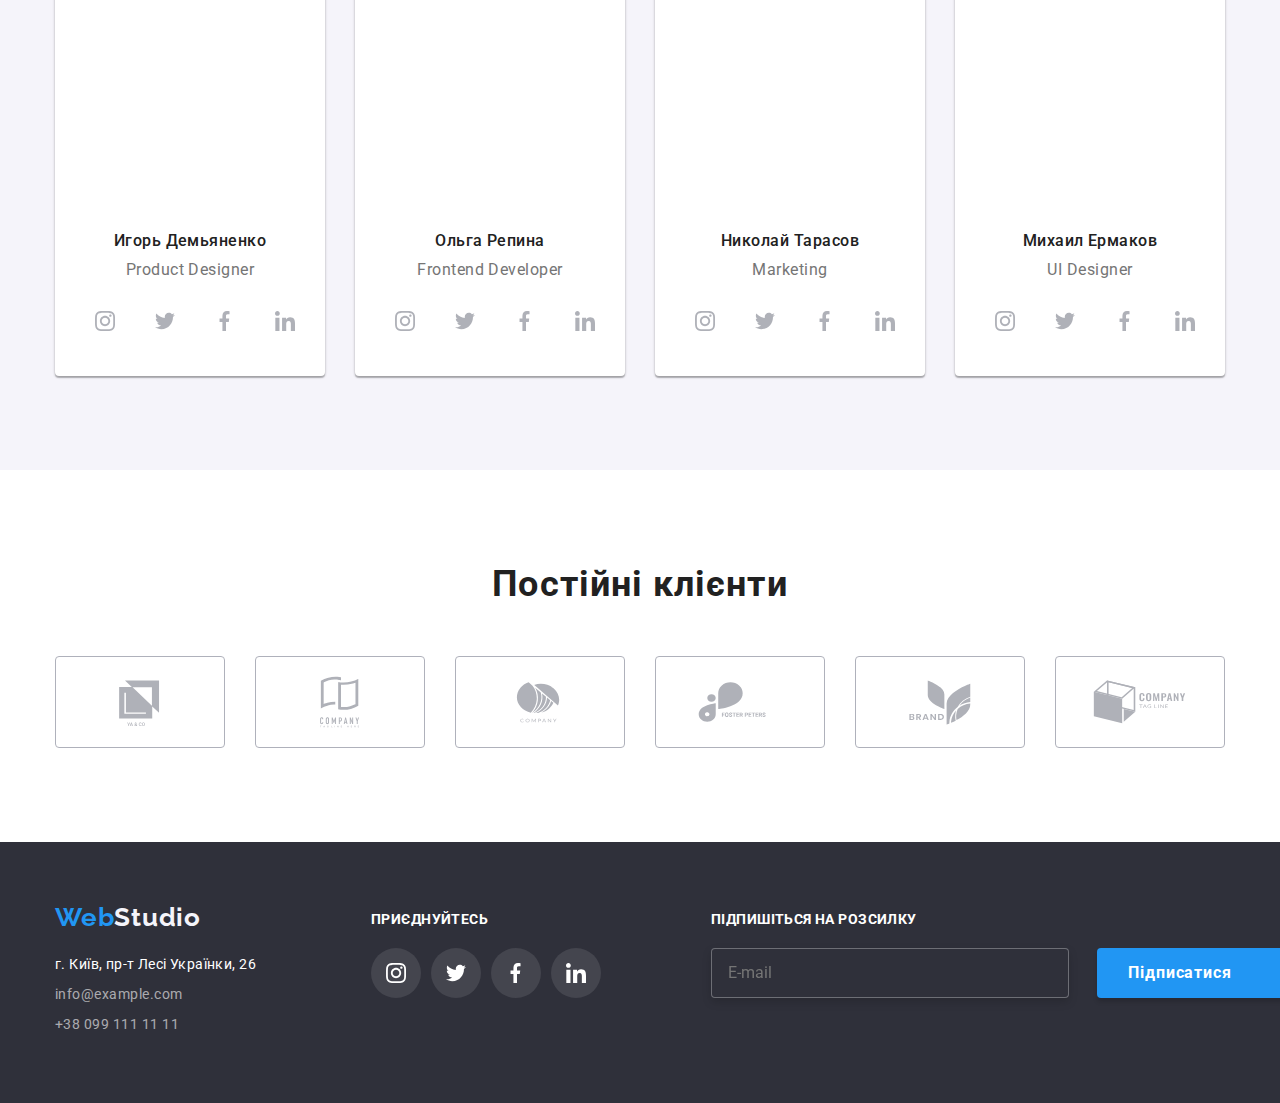
==== commit ac389da9: "сделала мобильное окно" ====
--- a/index.html
+++ b/index.html
@@ -31,23 +31,6 @@
             <a href="./index.html" class="page-header__logo"
               ><span class="page-header__logo-first-letters">Web</span>Studio</a
             >
-            <button type="button" class="menu-button">
-              <svg
-                class="menu-button__icon"
-                width="40"
-                height="40"
-                aria-label="перемикач мобільного меню"
-              >
-                <use
-                  class="icon-close"
-                  href="./images/icons.svg/symbol-defs-close.svg#icon-Vector"
-                ></use>
-                <use
-                  class="icon-menu"
-                  href="./images/icons.svg/symbol-defs_menu.svg#icon-menu"
-                ></use>
-              </svg>
-            </button>
             <ul class="navigation-menu">
               <li class="navigation-menu__item">
                 <a href="index.html" class="navigation-menu__link page-studio"
@@ -103,6 +86,89 @@
               >
             </li>
           </ul>
+
+          <button
+            class="menu-button"
+            type="button"
+            aria-expanded="false"
+            aria-controls="menu-container"
+            data-menu-open
+          >
+            <svg
+              class="menu-button__icon"
+              width="40"
+              height="40"
+              aria-label="перемикач мобільного меню"
+            >
+              <use
+                class="icon-menu"
+                href="./images/icons.svg/symbol-defs-menu.svg#icon-menu"
+              ></use>
+            </svg>
+          </button>
+
+          <div class="menu-mobile is-open" data-menu>
+            <div class="container menu-mobile__container">
+              <button class="menu-button__close" data-menu-close>
+                <svg
+                  class="menu-button__icon-close"
+                  width="40"
+                  height="40"
+                  aria-label="Перемикач мобільного меню"
+                >
+                  <use
+                    class="icon-close"
+                    href="./images/icons.svg/symbol-defs-menu.svg#icon-close"
+                  ></use>
+                </svg>
+              </button>
+              <ul class="menu-mobile__nav list">
+                <li class="menu-mobile__item">
+                  <a href="./index.html" class="menu-mobile__item-link hover"
+                    >Студія</a
+                  >
+                </li>
+                <li class="menu-mobile__item">
+                  <a href="./portfolio.html" class="menu-mobile__item-link"
+                    >Портфоліо</a
+                  >
+                </li>
+                <li class="menu-mobile__item">
+                  <a href="./index.html" class="menu-mobile__item-link"
+                    >Контакти</a
+                  >
+                </li>
+              </ul>
+              <ul class="menu-mobile__contacts list">
+                <li class="menu-mobile__contacts-item">
+                  <a href="tel:+380961111111" class="menu-mobile__contacts-tel"
+                    >+38 096 111 11 11</a
+                  >
+                </li>
+                <li class="menu-mobile__contacts-item">
+                  <a
+                    href="mailto:info@devstudio.com"
+                    class="menu-mobile__contacts-mail"
+                    >info@devstudio.com</a
+                  >
+                </li>
+              </ul>
+              <ul class="menu-mobile__socials list">
+                <li class="menu-mobile__socials-item">
+                  <a href="#" class="menu-mobile__socials-link">Instagram</a>
+                </li>
+                <li class="menu-mobile__socials-item">
+                  <a href="#" class="menu-mobile__socials-link">Twitter</a>
+                </li>
+                <li class="menu-mobile__socials-item">
+                  <a href="#" class="menu-mobile__socials-link">Facebook</a>
+                </li>
+                <li class="menu-mobile__socials-item">
+                  <a href="#" class="menu-mobile__socials-link">LinkedIn</a>
+                </li>
+              </ul>
+            </div>
+          </div>
         </div>
       </div>
     </header>
@@ -839,7 +905,7 @@
         </div>
       </div>
     </footer>
-
+    <script src="./js/mobile-menu.js"></script>
     <script src="./js/modal.js"></script>
   </body>
 </html>
--- a/css/main.min.css
+++ b/css/main.min.css
@@ -1 +1 @@
-:root{--title-fon: #ffffff;--primary-text-color: #212121;--title-text-color: #757575;--accent-color: #2196f3;--hero-fon: #2f303a;--main-section: #f5f4fa;--logo-fon: #000000;--text-fon: rgba(33, 150, 243, 1);--text-fon-black: rgba(0, 0, 0, 1);--footer-color: rgba(255, 255, 255, 0.6);--portfolio-bg-color: rgba(238, 238, 238, 1);--sections-bg-color: #e5e5e5;--portfolio-button-fon: rgba(245, 244, 250, 1);--line: #ececec;--icons-color: #afb1b8;--icons-bg-color: rgba(255, 255, 255, 0.1);--hover-color-transition: cubic-bezier(0.4, 0, 0.2, 1)}.visually-hidden{position:absolute;width:1px;height:1px;margin:-1px;padding:0;overflow:hidden;border:0;clip:rect(0 0 0 0)}body{font-family:"Roboto",sans-serif;font-style:normal;background-color:var(--title-fon);color:var(--primary-text-color);letter-spacing:.03em;margin:auto;margin-top:0;margin-bottom:auto}html{box-sizing:border-box;line-height:0}*,*::before,*::after{box-sizing:border-box;padding:0;margin:0}h1,h2,h3,h4,h5,h6,p{margin:0}form{display:block}ul{list-style:none}.container{max-width:1200px;margin:0 auto;padding:0px 15px}.page-header__logo{font-family:"Raleway",sans-serif;font-weight:700;color:var(--text-fon-black);font-size:26px;line-height:1.19;letter-spacing:.03em;text-decoration:none}.page-header__logo-first-letters{color:var(--text-fon)}.backdrop{position:fixed;top:0;left:0;width:100%;height:100%;background:rgba(0,0,0,.2);z-index:100;transition:250ms var(--hover-color-transition)}.backdrop.is-hidden{opacity:0;visibility:hidden;pointer-events:none}.modal{position:absolute;top:50%;left:50%;transform:translate(-50%, -50%);width:528px;height:581px;background:var(--title-fon);box-shadow:0px 1px 3px rgba(0,0,0,.12),0px 1px 1px rgba(0,0,0,.14),0px 2px 1px rgba(0,0,0,.2);border-radius:4px;transition:250ms cubic-bezier(0.4, 0, 0.2, 1) box-shadow;padding:40px}.modal-close{position:absolute;top:8px;right:8px;width:30px;height:30px;border:1px solid rgba(0,0,0,.1);border-radius:50%;fill:var(--logo-fon);transition:250ms cubic-bezier(0.4, 0, 0.2, 1) background}.modal-close__icon{display:block;position:absolute;margin:auto;top:0;bottom:0;right:0;left:0}.modal-close__icon:hover,.modal-close__icon:focus{cursor:pointer;fill:var(--accent-color)}.modal-box{text-align:center;top:75px;left:41px;right:39px;bottom:164px}.modal-box__title{margin-bottom:30px;font-weight:700;font-size:20px;line-height:1.15;text-align:center;letter-spacing:.03em;color:var(--primary-text-color)}.modal-form{display:flex;flex-direction:column}.modal-form__title{display:flex;flex-direction:column;margin-bottom:28px;position:relative}.modal-form__label{position:absolute;top:-18px;font-weight:400;font-size:12px;line-height:1.16;letter-spacing:.01em;color:var(--title-text-color);margin-bottom:4px}.modal-form__input{width:100%;padding:11px;padding-left:42px;outline:none;height:40px;border:1px solid rgba(33,33,33,.2);border-radius:4px;transition:250ms cubic-bezier(0.4, 0, 0.2, 1) border-color}.modal-form__input:focus{outline:none;border-color:var(--accent-color)}.modal-form__icon{fill:currentColor;position:absolute;left:12px;bottom:50%;transform:translateY(50%);transition:250ms cubic-bezier(0.4, 0, 0.2, 1) color}.modal-form__input:focus+.modal-form__icon{fill:#188ce8}.modal-form__icon:hover,.modal-form__icon:focus{color:var(--accent-color)}.modal-form__textarea{display:block;font-family:"Roboto";font-style:normal;font-size:12px;line-height:1.16;letter-spacing:.01em;color:rgba(117,117,117,.5);margin-bottom:0;height:120px;resize:none;border:1px solid rgba(33,33,33,.2);border-radius:4px;padding:11px;outline:none;transition:250ms cubic-bezier(0.4, 0, 0.2, 1) border-color}.modal-form__textarea:focus{outline:none;border-color:var(--accent-color)}.checkbox-container{position:relative;display:block}.label{font-size:14px;letter-spacing:.03em;cursor:pointer}.label::before{display:inline-block;content:"";width:16px;height:15px;border:1px solid var(--primary-text-color);cursor:pointer;border-radius:2px;position:relative;top:2px;right:9px;bottom:5px;left:0px}.checkbox:checked+.label::before{background-color:var(--accent-color);background-image:url(../images/check-on.svg);background-repeat:no-repeat;background-position:-10% -40%;border:1px solid rgba(0,0,0,0);transition:250ms cubic-bezier(0.4, 0, 0.2, 1) background-color}.checkbox:focus+.label::before{outline:1px solid var(--accent-color)}.label-info{font-weight:400;font-size:14px;line-height:1.71;letter-spacing:.03em;text-decoration-line:underline;color:var(--accent-color)}.label-info:focus,.label-info:hover{color:var(--accent-color)}.modal-form__btn{width:200px;height:50px;color:var(--title-fon);background:#188ce8;border:none;border-radius:4px;box-shadow:0px 4px 4px rgba(0,0,0,.15);font-family:"Roboto";font-style:normal;font-weight:700;font-size:16px;line-height:1.88;letter-spacing:.06em;cursor:pointer;margin-top:30px}.modal-form__btn:hover{background-color:var(--accent-color)}.box{position:relative}.overlay{position:absolute;bottom:0;width:100%;height:70px;background:rgba(47,48,58,.8);transition:transform 250ms ease}.overlay-title{font-weight:700;font-size:14px;line-height:1.14;padding-top:27px;text-align:center;letter-spacing:.03em;text-transform:uppercase;color:var(--title-fon)}.social-networks{display:flex;justify-content:center;margin-top:16px}.social-networks__list{margin-left:10px}.social-networks__icon{fill:var(--icons-color);width:20px;height:20px;transition:250ms cubic-bezier(0.4, 0, 0.2, 1) fill}.social-networks__net{display:flex;justify-content:center;align-items:center;width:50px;height:50px;border-radius:50%;background-color:var(--title-fon);border:4px solid rgba(0,0,0,0);transition:250ms cubic-bezier(0.4, 0, 0.2, 1) background-color}.social-networks__net:hover,.social-networks__net:focus{background-color:var(--accent-color);border:4px solid rgba(0,0,0,0);border-radius:50%}.social-networks__net:hover .social-networks__icon,.social-networks__net:focus .social-networks__icon{fill:var(--title-fon)}.footer-logo{font-family:"Raleway",sans-serif;font-weight:700;color:var(--main-section);font-size:26px;line-height:1.19;letter-spacing:.03em;text-decoration:none;margin-bottom:20px}.footer-logo__first-letters{color:var(--accent-color)}.link-icon{display:flex}.footer-socials{margin-left:70px}.footer-socials__link{font-weight:700;font-size:14px;line-height:1.14;letter-spacing:.03em;text-transform:uppercase;color:var(--title-fon);margin-bottom:20px;padding-top:10px}.footer-icons{display:flex;align-items:center}.footer-socials__item:not(:last-child){margin-right:10px}.footer-socials__net{display:flex;justify-content:center;align-items:center;width:50px;height:50px;background-color:var(--icons-bg-color);border:4px solid rgba(0,0,0,0);border-radius:50%;transition:250ms cubic-bezier(0.4, 0, 0.2, 1) background-color}.footer-socials__net:hover,.footer-socials__net:focus{background-color:var(--accent-color);border:4px solid rgba(0,0,0,0);border-radius:50%}.footer-socials__icon{fill:var(--title-fon);width:20px;height:20px}.footer-email{margin-left:95px}.footer-email__link{padding-top:10px;margin-bottom:20px;text-align:start;font-family:"Roboto";font-style:normal;font-weight:700;font-size:14px;line-height:1.14;letter-spacing:.03em;text-transform:uppercase;color:var(--title-fon)}.footer-email__form{display:flex}.footer-email__input{padding-left:16px;padding-top:15px;padding-bottom:15px;padding-right:295px;width:358px;height:50px;background:#2f303a;color:rgba(255,255,255,.6);border:1px solid rgba(255,255,255,.3);border-radius:4px;filter:drop-shadow(0px 4px 4px rgba(0, 0, 0, 0.15))}.footer-email__button{display:flex;justify-content:center;align-items:center;text-align:center;margin-left:28px;width:200px;height:50px;font-family:"Roboto";font-style:normal;font-weight:700;font-size:16px;line-height:1.88;letter-spacing:.06em;background:var(--accent-color);border-radius:4px;color:var(--title-fon);box-shadow:0px 4px 4px rgba(0,0,0,.15);cursor:pointer;border:none;margin-right:28px;padding-top:10px;padding-bottom:10px}.footer-email__icon{fill:var(--title-fon);margin-left:10px}.button-set{text-align:center}.button-set__btn{font-weight:500;font-size:16px;line-height:1.6;text-align:center;letter-spacing:.03em;color:var(--primary-text-color);background-color:var(--main-section);border-radius:4px;cursor:pointer}.button-set__btn:hover,.button-set__btn:focus{color:var(--title-fon);background-color:var(--accent-color);box-shadow:0px 3px 1px rgba(0,0,0,.1),0px 1px 2px rgba(0,0,0,.8),0px 2px 2px rgba(0,0,0,.12)}.button{font-weight:500;font-size:16px;line-height:1.6;text-align:center;letter-spacing:.03em;background-color:var(--main-section)}.button-set_list{margin:0;display:inline-block;padding-top:0;padding-right:8px}.button-set__btn{position:static;font-weight:500;font-size:16px;line-height:1.6;text-align:center;letter-spacing:.03em;background-color:var(--title-fon);border-radius:4px;border-color:rgba(0,0,0,0);transition-property:background-color 250ms cubic-bezier(0.4, 0, 0.2, 1),background-color 250ms cubic-bezier(0.4, 0, 0.2, 1),box-shadow 0px 3px 1px rgba(0,0,0,.1),0px 1px 2px rgba(0,0,0,.8),0px 2px 2px rgba(0,0,0,.12);display:flex;padding:6px 22px;background:var(--main-section)}.button{font-weight:500;font-size:16px;line-height:1.6;text-align:center;letter-spacing:.03em;background-color:var(--title-fon);border-radius:4px}.menu-list{padding:20px 24px;position:relative;background-color:var(--title-fon);border:1px solid #eee;z-index:2}.menu-list__name{font-weight:700;font-size:18px;line-height:2;letter-spacing:.06em;color:var(--primary-text-color);list-style:none;margin-bottom:4px}.menu-list__link{font-weight:400;font-size:16px;line-height:1.8;letter-spacing:.03em;color:var(--title-text-color);list-style:none;margin-top:4px}.projects-portfolio__net{font-weight:500;font-size:16px;line-height:1.6;letter-spacing:.03em;text-decoration:none;color:var(--primary-text-color);border-top:0px;transition:250ms cubic-bezier(0.4, 0, 0.2, 1) background}.container-projects{width:1200px;padding-left:15px;padding-right:15px;margin-left:auto;margin-right:auto}.projects-portfolio{display:flex;flex-wrap:wrap;margin-top:50px;padding-bottom:94px;gap:30px}.projects-portfolio__cards{width:370px;display:flexbox;margin-left:0}.projects-portfolio__cards:hover,.projects-portfolio__cards:focus-within{box-shadow:0px 1px 1px rgba(0,0,0,.12),0px 4px 4px rgba(0,0,0,.6),1px 4px 6px rgba(0,0,0,.16)}.projects-portfolio__cards:nth-child(3n){margin-right:0}.projects-portfolio__cards:nth-last-child(-n+3){margin-bottom:0}.projects-portfolio__img{display:block;width:100%}.box1{position:relative;overflow:hidden;z-index:1}.box1:hover .overlay-portfolio{transform:translateY(0)}.overlay-portfolio{position:absolute;bottom:109px;width:100%;height:294px;padding:63px 24px;background:rgba(33,150,243,.9);transform:translateY(100%);transition:250ms cubic-bezier(0.4, 0, 0.2, 1) transform}.overlay-portfolio__text{font-weight:400;font-size:18px;line-height:1.5;letter-spacing:.03em;color:var(--title-fon)}.page-header{font-family:"Releway",sans-serif;font-weight:700;font-size:26px;line-height:1.19;letter-spacing:.03em;border-bottom:1px solid #ececec;background-color:var(--title-fon)}.page-header__container{margin-left:auto;margin-right:auto;display:flex;align-items:center;padding:24px 0px}.page-header__nav{display:flex;justify-content:flex-start;align-items:center;display:flex;align-items:center}.navigation-menu{display:flex;margin-left:93px;align-items:center;font-weight:500;font-size:14px;line-height:1.14;color:var(--primary-text-color);letter-spacing:.02em;list-style:none}.navigation-menu:last-child{margin-right:0}.navigation-menu__item{margin-left:50px;display:block}.navigation-menu__item:first-child{margin-left:0px}.navigation-menu__link{font-family:"Roboto";font-weight:500;font-size:14px;line-height:1.14;letter-spacing:.02em;color:var(--primary-text-color);text-decoration:none;transition:250ms cubic-bezier(0.4, 0, 0.2, 1) color;position:relative;fill:var(--icons-color)}.navigation-menu__link:hover,.navigation-menu__link:focus{color:var(--accent-color)}.page-studio{color:var(--accent-color)}.page-portfolio{color:var(--accent-color)}.navigation-menu__link::before,.navigation-menu__link::after{content:"";position:absolute;display:block;bottom:0;width:100%;height:4px;background:var(--accent-color);border-radius:2px;opacity:0;transition:250ms cubic-bezier(0.4, 0, 0.2, 1) opacity;transform:translateY(32px)}.navigation-menu__link:hover::after,.navigation-menu__link:focus::after{opacity:1}.page-studio::before,.page-studio:hover::before{opacity:1}.page-portfolio::before,.page-portfolio:hover::before{opacity:1}.navigation-menu.space{color:var(--accent-color)}.navigation-contacts{display:flex;margin-left:auto}.navigation-contacts__item{margin-left:50px}.navigation-contacts__link{display:flex;justify-content:center;align-items:center;font-family:"Roboto";font-weight:500;font-size:14px;line-height:1.14;letter-spacing:.02em;color:var(--title-text-color);background-color:var(--title-fon);text-decoration:none;text-align:center;transition:250ms cubic-bezier(0.4, 0, 0.2, 1) color;position:relative;fill:var(--icons-color)}.navigation-contacts__link:hover,.navigation-contacts__link:focus{color:var(--accent-color)}.navigation-contacts__link:hover::after,.navigation-contacts__link:focus::after{opacity:1}.navigation-contacts.space{color:var(--accent-color)}.navigation-contacts__icon-email{margin-right:10px;fill:currentColor;transition:250ms cubic-bezier(0.4, 0, 0.2, 1) background}.navigation-contacts__icon-email:hover,.navigation-contacts__icon-email:focus{fill:var(--accent-color)}.navigation-contacts__icon-tell{margin-right:10px;fill:currentColor;transition:250ms cubic-bezier(0.4, 0, 0.2, 1) background}.navigation-contacts__icon-tell:hover,.navigation-contacts__icon-tell:focus{fill:var(--accent-color)}.section{padding-top:94px;padding-bottom:94px;margin-top:0px;margin-bottom:0px}.section-main{max-width:1600px;height:600px;background-image:linear-gradient(to right, rgba(47, 48, 58, 0.4), rgba(47, 48, 58, 0.4)),url(../images/fon.jpg);background-repeat:no-repeat;background-position:center;background-size:cover;display:flex;letter-spacing:.06em;background-color:var(--hero-fon);margin:0 auto;text-align:center;padding-top:200px;padding-bottom:200px}.section-main__text{max-width:696px;margin:0 auto;font-weight:900;font-size:44px;line-height:1.36;letter-spacing:.06em;text-align:center;text-transform:uppercase;color:var(--title-fon)}.position{margin-bottom:30px}.section-main__btn{margin:0;padding:10px 32px;font-weight:700;font-size:16px;line-height:1.8;text-align:center;letter-spacing:.06em;color:var(--title-fon);border:1px solid rgba(0,0,0,0);background-color:var(--accent-color);box-shadow:0px 4px 4px rgba(0,0,0,.15);border-radius:4px}.section-main__btn:hover{background:var(--accent-color)}.section-main__container{padding:0 15px;margin:0 auto;min-height:80px}.item-list__title{font-weight:700;font-size:14px;line-height:1.14;letter-spacing:.03em;text-transform:uppercase;color:var(--primary-text-color);margin-bottom:10px}.item-list__text{font-weight:400;font-size:14px;line-height:1.71;letter-spacing:.03em;color:var(--title-text-color);text-align:initial}.item-list__item{width:270px;margin-bottom:30px}.item-list__icon{content:"";fill:var(--icons-color);width:270px;height:120px;background-position:center;background:var(--main-section);padding:25px 100px}.section-item__list{display:flex;justify-content:space-between}.section-work{padding-top:0;padding-bottom:94px;margin:0 auto;min-height:80px}.section-work__text{font-weight:700;font-size:36px;line-height:1.16;text-align:center;letter-spacing:.03em}.work-list{margin-top:50px}.team{font-size:11px;font-weight:600;line-height:1.8;margin-right:30px;border-radius:0px 0px 4px 4px;background-color:var(--title-fon);box-shadow:0px 1px 3px rgba(0,0,0,.12),0px 1px 3px rgba(0,0,0,.14),0px 2px 1px rgba(0,0,0,.2);border-radius:0px 0px 4px 4px}.action{display:flex}.work-list__item{margin-right:30px}.work-list__item:last-child{margin-right:0px}.work-list__image{width:370px;height:294px}.our-team{background:var(--main-section)}.header{font-weight:700;font-size:36px;line-height:1.16;text-align:center;letter-spacing:.03em}.team-cards{display:flex;justify-content:space-between;text-align:center;margin-top:50px}.team-image{width:270px;height:260px;display:block}.team-employee{padding-top:30px;padding-bottom:30px}.team-employee__name{font-weight:500;font-size:16px;line-height:1.18;text-align:center;letter-spacing:.03em;margin-bottom:10px}.team-employee__position{font-weight:400;font-size:16px;line-height:1.18;text-align:center;letter-spacing:.03em;color:var(--title-text-color)}.clients-company:not(:last-child){margin-right:30px}.clients-company__net{width:170px;height:92px;border:1px solid #afb1bb;border-radius:4px;display:flex;transition:250ms cubic-bezier(0.4, 0, 0.2, 1) border}.clients-company__net:hover,.clients-company__net:focus{border:1px solid #2196f3;fill:var(--accent-color)}.clients-company__icon{width:170px;height:92px;padding:16px 32px;fill:var(--icons-color);transition:250ms cubic-bezier(0.4, 0, 0.2, 1) fill}.clients-company__icon:hover,.clients-company__icon:focus{fill:var(--accent-color)}.clients-company__net:hover .clients-company__icon,.clients-company__net:focus .clients-company__icon{fill:var(--accent-color)}.footer{padding-top:60px;padding-bottom:60px;background-color:#2f303a}.address{font-weight:400;font-size:14px;line-height:1.14;text-decoration:none;margin-top:20px}.container-footer__contacts{font-weight:400;font-style:normal;font-size:14px;line-height:1.14;text-decoration:none}.container-footer__item{width:231px;height:21px;text-decoration:none;margin-bottom:9px}.footer-contacts__item{font-weight:400;font-size:14px;line-height:1.71;letter-spacing:.03em;color:var(--title-fon);text-decoration:none;transition:250ms cubic-bezier(0.4, 0, 0.2, 1) color}.footer-contacts__item:hover,.footer-contacts__item:focus{color:var(--accent-color)}.footer-contacts__item:hover,.footer-contacts__item:focus{color:var(--accent-color)}.footer-contacts__mail{font-weight:400;font-size:14px;line-height:1.71;color:var(--footer-color);text-decoration:none;transition:250ms cubic-bezier(0.4, 0, 0.2, 1) color}.footer-contacts__mail:hover,.footer-contacts__mail:focus{color:var(--accent-color)}.footer-contacts__tel{font-weight:400;font-size:14px;line-height:1.71;color:var(--footer-color);text-decoration:none;transition:250ms cubic-bezier(0.4, 0, 0.2, 1) color}.footer-contacts__tel:hover,.footer-contacts__tel:focus{color:var(--accent-color)}.main-portfolio{background-color:var(--title-fon)}/*# sourceMappingURL=main.min.css.map */+:root{--title-fon: #ffffff;--primary-text-color: #212121;--title-text-color: #757575;--accent-color: #2196f3;--hero-fon: #2f303a;--main-section: #f5f4fa;--logo-fon: #000000;--text-fon: rgba(33, 150, 243, 1);--text-fon-black: rgba(0, 0, 0, 1);--footer-color: rgba(255, 255, 255, 0.6);--portfolio-bg-color: rgba(238, 238, 238, 1);--sections-bg-color: #e5e5e5;--portfolio-button-fon: rgba(245, 244, 250, 1);--line: #ececec;--icons-color: #afb1b8;--icons-bg-color: rgba(255, 255, 255, 0.1);--hover-color-transition: cubic-bezier(0.4, 0, 0.2, 1)}.visually-hidden{position:absolute;width:1px;height:1px;margin:-1px;padding:0;overflow:hidden;border:0;clip:rect(0 0 0 0)}body{font-family:"Roboto",sans-serif;font-style:normal;background-color:var(--title-fon);color:var(--primary-text-color);letter-spacing:.03em;margin:auto;margin-top:0;margin-bottom:auto}html{box-sizing:border-box;line-height:0}*,*::before,*::after{box-sizing:border-box;padding:0;margin:0}h1,h2,h3,h4,h5,h6,p{margin:0}form{display:block}ul{list-style:none}.container{margin:0 auto;padding:0px 15px}@media screen and (min-width: 480px){.container{width:480px}}@media screen and (min-width: 768px){.container{width:768px}}@media screen and (min-width: 1200px){.container{width:1200px}}.page-header__logo{font-family:"Raleway",sans-serif;font-weight:700;color:var(--text-fon-black);font-size:26px;line-height:1.19;letter-spacing:.03em;text-decoration:none}.page-header__logo-first-letters{color:var(--text-fon)}.menu-mobile{display:none;position:fixed;top:0;left:0;width:100vw;height:100vh;background-color:var(--title-fon);z-index:1000}.menu-mobile__container{position:relative;padding-left:25px;padding-top:48px;margin-bottom:48px;display:flex;flex-direction:column;width:100vw;height:100vh}.menu-mobile.is-open{display:block}.menu-mobile__nav{display:block;margin-top:48px;margin-bottom:302px}.menu-mobile__item{margin-right:221px;margin-bottom:32px}.menu-mobile__item-link{position:relative;font-style:normal;font-weight:500;font-size:40px;line-height:1.17;text-align:center;letter-spacing:.02em;text-decoration:none;margin-bottom:32px;color:var(--primary-text-color)}.hover{color:var(--accent-color)}.menu-mobile__contacts{margin-bottom:64px}.menu-mobile__contacts-item{margin-bottom:32px}.menu-mobile__contacts-tel{position:relative;font-weight:500;font-size:34px;line-height:1.17;letter-spacing:.02em;color:var(--accent-color)}.menu-mobile__contacts-mail{position:relative;font-weight:500;font-size:24px;line-height:1.16;letter-spacing:.02em;color:var(--title-text-color)}.menu-mobile__socials{display:flex;flex-wrap:wrap}.menu-mobile__socials-link{display:flex;align-items:center;font-weight:500;font-size:18px;line-height:1.22;letter-spacing:.02em;color:var(--accent-color);text-decoration:none}.menu-mobile__socials-item:not(:last-child) .menu-mobile__socials-link::after{content:"";width:22px;height:1px;background-color:rgba(33,33,33,.2);transform:rotate(90deg)}.menu-button{display:inline-flex;margin:0;padding:0;border:none;background-color:rgba(0,0,0,0)}.menu-button .icon-close{display:none}.menu-button.is-open .icon-close{display:block}.menu-button.is-open .icon-menu{display:none}.menu-button__close{display:inline-flex;margin:0;padding:0;border:none;background-color:rgba(0,0,0,0)}.menu-button__icon-close{display:block;position:absolute;margin:auto;top:10px;right:15px}.menu-button__icon-close:hover,.menu-button__icon-close:focus{cursor:pointer;fill:var(--accent-color)}.backdrop{position:fixed;top:0;left:0;width:100%;height:100%;background:rgba(0,0,0,.2);z-index:100;transition:250ms var(--hover-color-transition)}.backdrop.is-hidden{opacity:0;visibility:hidden;pointer-events:none}.modal{position:absolute;top:50%;left:50%;transform:translate(-50%, -50%);width:528px;height:581px;background:var(--title-fon);box-shadow:0px 1px 3px rgba(0,0,0,.12),0px 1px 1px rgba(0,0,0,.14),0px 2px 1px rgba(0,0,0,.2);border-radius:4px;transition:250ms cubic-bezier(0.4, 0, 0.2, 1) box-shadow;padding:40px}.modal-close{position:absolute;top:8px;right:8px;width:30px;height:30px;border:1px solid rgba(0,0,0,.1);border-radius:50%;fill:var(--logo-fon);transition:250ms cubic-bezier(0.4, 0, 0.2, 1) background}.modal-close__icon{display:block;position:absolute;margin:auto;top:0;bottom:0;right:0;left:0}.modal-close__icon:hover,.modal-close__icon:focus{cursor:pointer;fill:var(--accent-color)}.modal-box{text-align:center;top:75px;left:41px;right:39px;bottom:164px}.modal-box__title{margin-bottom:30px;font-weight:700;font-size:20px;line-height:1.15;text-align:center;letter-spacing:.03em;color:var(--primary-text-color)}.modal-form{display:flex;flex-direction:column}.modal-form__title{display:flex;flex-direction:column;margin-bottom:28px;position:relative}.modal-form__label{position:absolute;top:-18px;font-weight:400;font-size:12px;line-height:1.16;letter-spacing:.01em;color:var(--title-text-color);margin-bottom:4px}.modal-form__input{width:100%;padding:11px;padding-left:42px;outline:none;height:40px;border:1px solid rgba(33,33,33,.2);border-radius:4px;transition:250ms cubic-bezier(0.4, 0, 0.2, 1) border-color}.modal-form__input:focus{outline:none;border-color:var(--accent-color)}.modal-form__icon{fill:currentColor;position:absolute;left:12px;bottom:50%;transform:translateY(50%);transition:250ms cubic-bezier(0.4, 0, 0.2, 1) color}.modal-form__input:focus+.modal-form__icon{fill:#188ce8}.modal-form__icon:hover,.modal-form__icon:focus{color:var(--accent-color)}.modal-form__textarea{display:block;font-family:"Roboto";font-style:normal;font-size:12px;line-height:1.16;letter-spacing:.01em;color:rgba(117,117,117,.5);margin-bottom:0;height:120px;resize:none;border:1px solid rgba(33,33,33,.2);border-radius:4px;padding:11px;outline:none;transition:250ms cubic-bezier(0.4, 0, 0.2, 1) border-color}.modal-form__textarea:focus{outline:none;border-color:var(--accent-color)}.checkbox-container{position:relative;display:block}.label{font-size:14px;letter-spacing:.03em;cursor:pointer}.label::before{display:inline-block;content:"";width:16px;height:15px;border:1px solid var(--primary-text-color);cursor:pointer;border-radius:2px;position:relative;top:2px;right:9px;bottom:5px;left:0px}.checkbox:checked+.label::before{background-color:var(--accent-color);background-image:url(../images/check-on.svg);background-repeat:no-repeat;background-position:-10% -40%;border:1px solid rgba(0,0,0,0);transition:250ms cubic-bezier(0.4, 0, 0.2, 1) background-color}.checkbox:focus+.label::before{outline:1px solid var(--accent-color)}.label-info{font-weight:400;font-size:14px;line-height:1.71;letter-spacing:.03em;text-decoration-line:underline;color:var(--accent-color)}.label-info:focus,.label-info:hover{color:var(--accent-color)}.modal-form__btn{width:200px;height:50px;color:var(--title-fon);background:#188ce8;border:none;border-radius:4px;box-shadow:0px 4px 4px rgba(0,0,0,.15);font-family:"Roboto";font-style:normal;font-weight:700;font-size:16px;line-height:1.88;letter-spacing:.06em;cursor:pointer;margin-top:30px}.modal-form__btn:hover{background-color:var(--accent-color)}.box{position:relative}.overlay{position:absolute;bottom:0;width:100%;height:70px;background:rgba(47,48,58,.8);transition:transform 250ms ease}.overlay-title{font-weight:700;font-size:14px;line-height:1.14;padding-top:27px;text-align:center;letter-spacing:.03em;text-transform:uppercase;color:var(--title-fon)}.social-networks{display:flex;justify-content:center;margin-top:16px}.social-networks__list{margin-left:10px}.social-networks__icon{fill:var(--icons-color);width:20px;height:20px;transition:250ms cubic-bezier(0.4, 0, 0.2, 1) fill}.social-networks__net{display:flex;justify-content:center;align-items:center;width:50px;height:50px;border-radius:50%;background-color:var(--title-fon);border:4px solid rgba(0,0,0,0);transition:250ms cubic-bezier(0.4, 0, 0.2, 1) background-color}.social-networks__net:hover,.social-networks__net:focus{background-color:var(--accent-color);border:4px solid rgba(0,0,0,0);border-radius:50%}.social-networks__net:hover .social-networks__icon,.social-networks__net:focus .social-networks__icon{fill:var(--title-fon)}.footer-logo{font-family:"Raleway",sans-serif;font-weight:700;color:var(--main-section);font-size:26px;line-height:1.19;letter-spacing:.03em;text-decoration:none;margin-bottom:20px}.footer-logo__first-letters{color:var(--accent-color)}.link-icon{display:flex}.footer-socials{margin-left:70px}.footer-socials__link{font-weight:700;font-size:14px;line-height:1.14;letter-spacing:.03em;text-transform:uppercase;color:var(--title-fon);margin-bottom:20px;padding-top:10px}.footer-icons{display:flex;align-items:center}.footer-socials__item:not(:last-child){margin-right:10px}.footer-socials__net{display:flex;justify-content:center;align-items:center;width:50px;height:50px;background-color:var(--icons-bg-color);border:4px solid rgba(0,0,0,0);border-radius:50%;transition:250ms cubic-bezier(0.4, 0, 0.2, 1) background-color}.footer-socials__net:hover,.footer-socials__net:focus{background-color:var(--accent-color);border:4px solid rgba(0,0,0,0);border-radius:50%}.footer-socials__icon{fill:var(--title-fon);width:20px;height:20px}.footer-email{margin-left:95px}.footer-email__link{padding-top:10px;margin-bottom:20px;text-align:start;font-family:"Roboto";font-style:normal;font-weight:700;font-size:14px;line-height:1.14;letter-spacing:.03em;text-transform:uppercase;color:var(--title-fon)}.footer-email__form{display:flex}.footer-email__input{padding-left:16px;padding-top:15px;padding-bottom:15px;padding-right:295px;width:358px;height:50px;background:#2f303a;color:rgba(255,255,255,.6);border:1px solid rgba(255,255,255,.3);border-radius:4px;filter:drop-shadow(0px 4px 4px rgba(0, 0, 0, 0.15))}.footer-email__button{display:flex;justify-content:center;align-items:center;text-align:center;margin-left:28px;width:200px;height:50px;font-family:"Roboto";font-style:normal;font-weight:700;font-size:16px;line-height:1.88;letter-spacing:.06em;background:var(--accent-color);border-radius:4px;color:var(--title-fon);box-shadow:0px 4px 4px rgba(0,0,0,.15);cursor:pointer;border:none;margin-right:28px;padding-top:10px;padding-bottom:10px}.footer-email__icon{fill:var(--title-fon);margin-left:10px}.button-set{text-align:center}.button-set__btn{font-weight:500;font-size:16px;line-height:1.6;text-align:center;letter-spacing:.03em;color:var(--primary-text-color);background-color:var(--main-section);border-radius:4px;cursor:pointer}.button-set__btn:hover,.button-set__btn:focus{color:var(--title-fon);background-color:var(--accent-color);box-shadow:0px 3px 1px rgba(0,0,0,.1),0px 1px 2px rgba(0,0,0,.8),0px 2px 2px rgba(0,0,0,.12)}.button{font-weight:500;font-size:16px;line-height:1.6;text-align:center;letter-spacing:.03em;background-color:var(--main-section)}.button-set_list{margin:0;display:inline-block;padding-top:0;padding-right:8px}.button-set__btn{position:static;font-weight:500;font-size:16px;line-height:1.6;text-align:center;letter-spacing:.03em;background-color:var(--title-fon);border-radius:4px;border-color:rgba(0,0,0,0);transition-property:background-color 250ms cubic-bezier(0.4, 0, 0.2, 1),background-color 250ms cubic-bezier(0.4, 0, 0.2, 1),box-shadow 0px 3px 1px rgba(0,0,0,.1),0px 1px 2px rgba(0,0,0,.8),0px 2px 2px rgba(0,0,0,.12);display:flex;padding:6px 22px;background:var(--main-section)}.button{font-weight:500;font-size:16px;line-height:1.6;text-align:center;letter-spacing:.03em;background-color:var(--title-fon);border-radius:4px}.menu-list{padding:20px 24px;position:relative;background-color:var(--title-fon);border:1px solid #eee;z-index:2}.menu-list__name{font-weight:700;font-size:18px;line-height:2;letter-spacing:.06em;color:var(--primary-text-color);list-style:none;margin-bottom:4px}.menu-list__link{font-weight:400;font-size:16px;line-height:1.8;letter-spacing:.03em;color:var(--title-text-color);list-style:none;margin-top:4px}.projects-portfolio__net{font-weight:500;font-size:16px;line-height:1.6;letter-spacing:.03em;text-decoration:none;color:var(--primary-text-color);border-top:0px;transition:250ms cubic-bezier(0.4, 0, 0.2, 1) background}.container-projects{width:1200px;padding-left:15px;padding-right:15px;margin-left:auto;margin-right:auto}.projects-portfolio{display:flex;flex-wrap:wrap;margin-top:50px;padding-bottom:94px;gap:30px}.projects-portfolio__cards{width:370px;display:flexbox;margin-left:0}.projects-portfolio__cards:hover,.projects-portfolio__cards:focus-within{box-shadow:0px 1px 1px rgba(0,0,0,.12),0px 4px 4px rgba(0,0,0,.6),1px 4px 6px rgba(0,0,0,.16)}.projects-portfolio__cards:nth-child(3n){margin-right:0}.projects-portfolio__cards:nth-last-child(-n+3){margin-bottom:0}.projects-portfolio__img{display:block;width:100%}.box1{position:relative;overflow:hidden;z-index:1}.box1:hover .overlay-portfolio{transform:translateY(0)}.overlay-portfolio{position:absolute;bottom:109px;width:100%;height:294px;padding:63px 24px;background:rgba(33,150,243,.9);transform:translateY(100%);transition:250ms cubic-bezier(0.4, 0, 0.2, 1) transform}.overlay-portfolio__text{font-weight:400;font-size:18px;line-height:1.5;letter-spacing:.03em;color:var(--title-fon)}.page-header{position:relative;font-family:"Releway",sans-serif;font-weight:700;font-size:26px;line-height:1.19;letter-spacing:.03em;border-bottom:1px solid #ececec;background-color:var(--title-fon)}.page-header__container{margin-left:auto;margin-right:auto;display:flex;align-items:center;padding:24px 0px}.page-header__nav{display:flex;justify-content:flex-start;align-items:center;display:flex;align-items:center}.navigation-menu{display:flex;margin-left:93px;align-items:center;font-weight:500;font-size:14px;line-height:1.14;color:var(--primary-text-color);letter-spacing:.02em;list-style:none}.navigation-menu:last-child{margin-right:0}.navigation-menu__item{margin-left:50px;display:block}.navigation-menu__item:first-child{margin-left:0px}.navigation-menu__link{font-family:"Roboto";font-weight:500;font-size:14px;line-height:1.14;letter-spacing:.02em;color:var(--primary-text-color);text-decoration:none;transition:250ms cubic-bezier(0.4, 0, 0.2, 1) color;position:relative;fill:var(--icons-color)}.navigation-menu__link:hover,.navigation-menu__link:focus{color:var(--accent-color)}.page-studio{color:var(--accent-color)}.page-portfolio{color:var(--accent-color)}.navigation-menu__link::before,.navigation-menu__link::after{content:"";position:absolute;display:block;bottom:0;width:100%;height:4px;background:var(--accent-color);border-radius:2px;opacity:0;transition:250ms cubic-bezier(0.4, 0, 0.2, 1) opacity;transform:translateY(32px)}.navigation-menu__link:hover::after,.navigation-menu__link:focus::after{opacity:1}.page-studio::before,.page-studio:hover::before{opacity:1}.page-portfolio::before,.page-portfolio:hover::before{opacity:1}.navigation-menu.space{color:var(--accent-color)}.navigation-contacts{display:flex;margin-left:auto}.navigation-contacts__item{margin-left:50px}.navigation-contacts__link{display:flex;justify-content:center;align-items:center;font-family:"Roboto";font-weight:500;font-size:14px;line-height:1.14;letter-spacing:.02em;color:var(--title-text-color);background-color:var(--title-fon);text-decoration:none;text-align:center;transition:250ms cubic-bezier(0.4, 0, 0.2, 1) color;position:relative;fill:var(--icons-color)}.navigation-contacts__link:hover,.navigation-contacts__link:focus{color:var(--accent-color)}.navigation-contacts__link:hover::after,.navigation-contacts__link:focus::after{opacity:1}.navigation-contacts.space{color:var(--accent-color)}.navigation-contacts__icon-email{margin-right:10px;fill:currentColor;transition:250ms cubic-bezier(0.4, 0, 0.2, 1) background}.navigation-contacts__icon-email:hover,.navigation-contacts__icon-email:focus{fill:var(--accent-color)}.navigation-contacts__icon-tell{margin-right:10px;fill:currentColor;transition:250ms cubic-bezier(0.4, 0, 0.2, 1) background}.navigation-contacts__icon-tell:hover,.navigation-contacts__icon-tell:focus{fill:var(--accent-color)}.section{padding-top:94px;padding-bottom:94px;margin-top:0px;margin-bottom:0px}.section-main{max-width:1600px;height:600px;background-image:linear-gradient(to right, rgba(47, 48, 58, 0.4), rgba(47, 48, 58, 0.4)),url(../images/fon.jpg);background-repeat:no-repeat;background-position:center;background-size:cover;display:flex;letter-spacing:.06em;background-color:var(--hero-fon);margin:0 auto;text-align:center;padding-top:200px;padding-bottom:200px}.section-main__text{max-width:696px;margin:0 auto;font-weight:900;font-size:44px;line-height:1.36;letter-spacing:.06em;text-align:center;text-transform:uppercase;color:var(--title-fon)}.position{margin-bottom:30px}.section-main__btn{margin:0;padding:10px 32px;font-weight:700;font-size:16px;line-height:1.8;text-align:center;letter-spacing:.06em;color:var(--title-fon);border:1px solid rgba(0,0,0,0);background-color:var(--accent-color);box-shadow:0px 4px 4px rgba(0,0,0,.15);border-radius:4px}.section-main__btn:hover{background:var(--accent-color)}.section-main__container{padding:0 15px;margin:0 auto;min-height:80px}.item-list__title{font-weight:700;font-size:14px;line-height:1.14;letter-spacing:.03em;text-transform:uppercase;color:var(--primary-text-color);margin-bottom:10px}.item-list__text{font-weight:400;font-size:14px;line-height:1.71;letter-spacing:.03em;color:var(--title-text-color);text-align:initial}.item-list__item{width:270px;margin-bottom:30px}.item-list__icon{content:"";fill:var(--icons-color);width:270px;height:120px;background-position:center;background:var(--main-section);padding:25px 100px}.section-item__list{display:flex;justify-content:space-between}.section-work{padding-top:0;padding-bottom:94px;margin:0 auto;min-height:80px}.section-work__text{font-weight:700;font-size:36px;line-height:1.16;text-align:center;letter-spacing:.03em}.work-list{margin-top:50px}.team{font-size:11px;font-weight:600;line-height:1.8;margin-right:30px;border-radius:0px 0px 4px 4px;background-color:var(--title-fon);box-shadow:0px 1px 3px rgba(0,0,0,.12),0px 1px 3px rgba(0,0,0,.14),0px 2px 1px rgba(0,0,0,.2);border-radius:0px 0px 4px 4px}.action{display:flex}.work-list__item{margin-right:30px}.work-list__item:last-child{margin-right:0px}.work-list__image{width:370px;height:294px}.our-team{background:var(--main-section)}.header{font-weight:700;font-size:36px;line-height:1.16;text-align:center;letter-spacing:.03em}.team-cards{display:flex;justify-content:space-between;text-align:center;margin-top:50px}.team-image{width:270px;height:260px;display:block}.team-employee{padding-top:30px;padding-bottom:30px}.team-employee__name{font-weight:500;font-size:16px;line-height:1.18;text-align:center;letter-spacing:.03em;margin-bottom:10px}.team-employee__position{font-weight:400;font-size:16px;line-height:1.18;text-align:center;letter-spacing:.03em;color:var(--title-text-color)}.clients-company:not(:last-child){margin-right:30px}.clients-company__net{width:170px;height:92px;border:1px solid #afb1bb;border-radius:4px;display:flex;transition:250ms cubic-bezier(0.4, 0, 0.2, 1) border}.clients-company__net:hover,.clients-company__net:focus{border:1px solid #2196f3;fill:var(--accent-color)}.clients-company__icon{width:170px;height:92px;padding:16px 32px;fill:var(--icons-color);transition:250ms cubic-bezier(0.4, 0, 0.2, 1) fill}.clients-company__icon:hover,.clients-company__icon:focus{fill:var(--accent-color)}.clients-company__net:hover .clients-company__icon,.clients-company__net:focus .clients-company__icon{fill:var(--accent-color)}.footer{padding-top:60px;padding-bottom:60px;background-color:#2f303a}.address{font-weight:400;font-size:14px;line-height:1.14;text-decoration:none;margin-top:20px}.container-footer__contacts{font-weight:400;font-style:normal;font-size:14px;line-height:1.14;text-decoration:none}.container-footer__item{width:231px;height:21px;text-decoration:none;margin-bottom:9px}.footer-contacts__item{font-weight:400;font-size:14px;line-height:1.71;letter-spacing:.03em;color:var(--title-fon);text-decoration:none;transition:250ms cubic-bezier(0.4, 0, 0.2, 1) color}.footer-contacts__item:hover,.footer-contacts__item:focus{color:var(--accent-color)}.footer-contacts__item:hover,.footer-contacts__item:focus{color:var(--accent-color)}.footer-contacts__mail{font-weight:400;font-size:14px;line-height:1.71;color:var(--footer-color);text-decoration:none;transition:250ms cubic-bezier(0.4, 0, 0.2, 1) color}.footer-contacts__mail:hover,.footer-contacts__mail:focus{color:var(--accent-color)}.footer-contacts__tel{font-weight:400;font-size:14px;line-height:1.71;color:var(--footer-color);text-decoration:none;transition:250ms cubic-bezier(0.4, 0, 0.2, 1) color}.footer-contacts__tel:hover,.footer-contacts__tel:focus{color:var(--accent-color)}.main-portfolio{background-color:var(--title-fon)}/*# sourceMappingURL=main.min.css.map */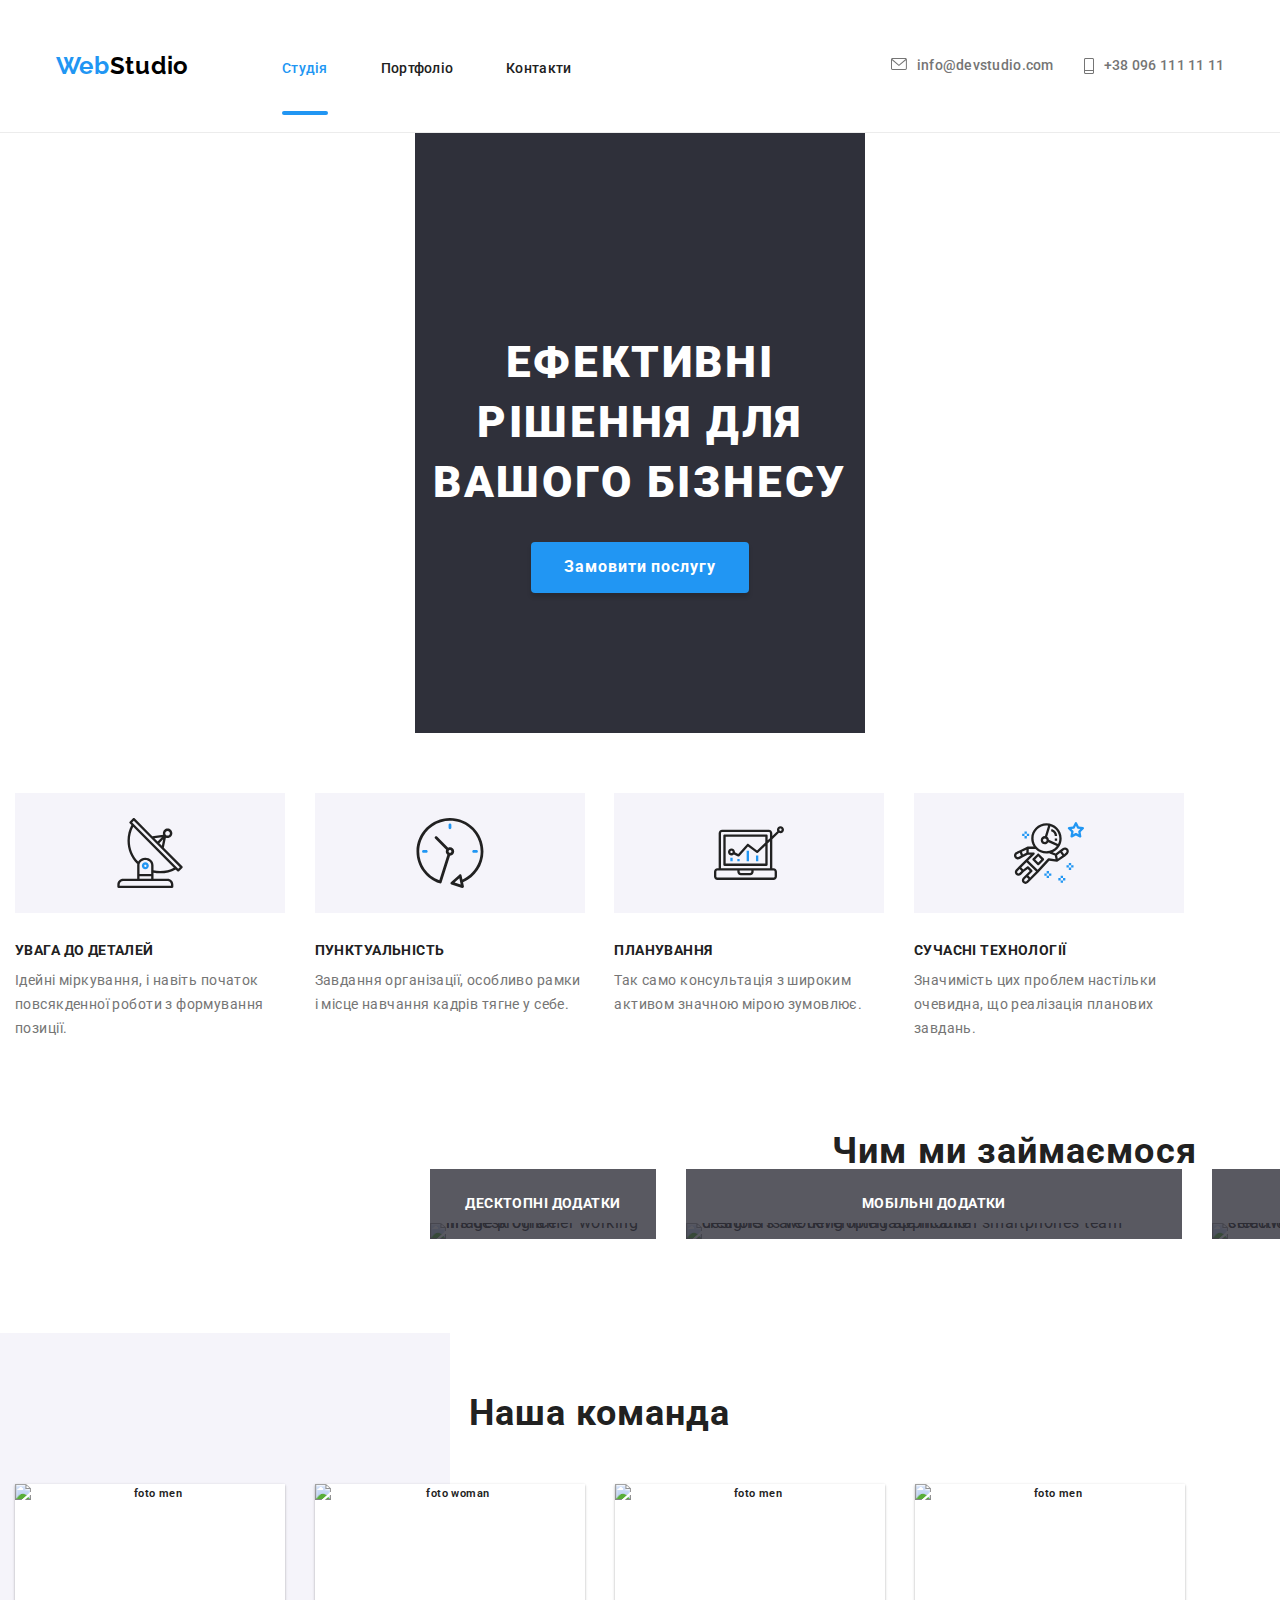
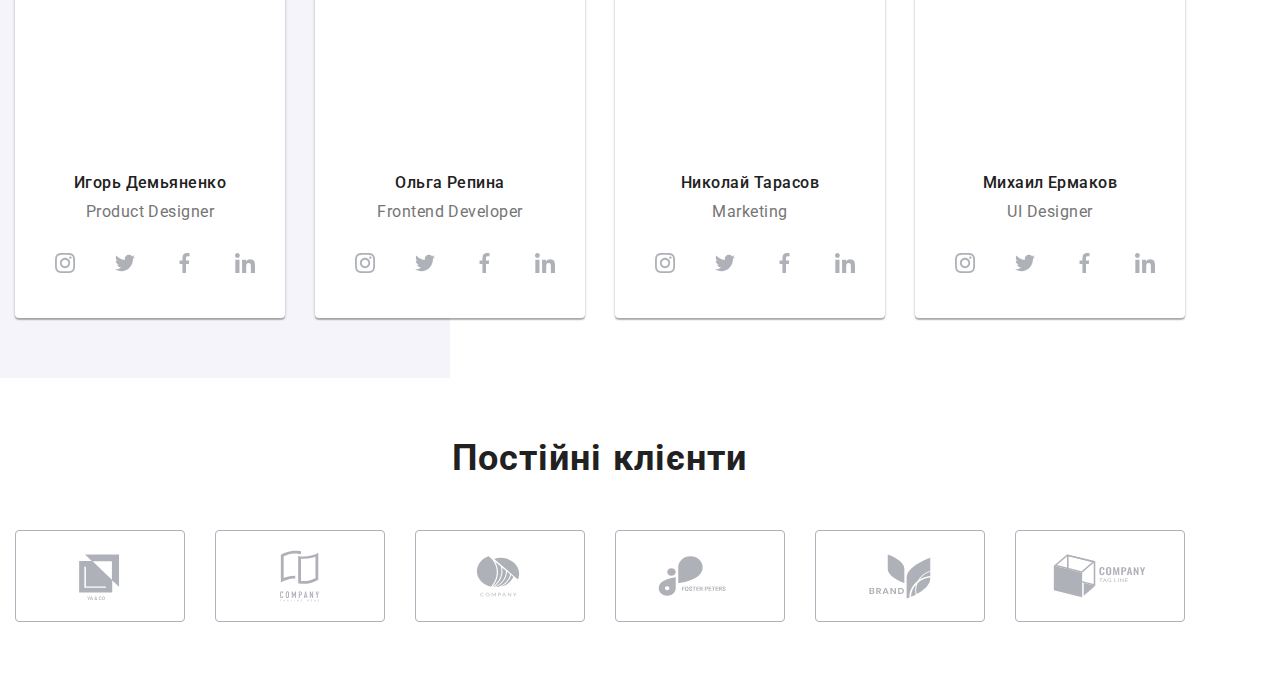
==== commit f8957e7c: "написала медиа правила" ====
--- a/index.html
+++ b/index.html
@@ -25,149 +25,145 @@
   <body>
     <!-- Header -->
     <header class="page-header">
-      <div class="container">
-        <div class="page-header__container">
-          <nav class="page-header__nav">
-            <a href="./index.html" class="page-header__logo"
-              ><span class="page-header__logo-first-letters">Web</span>Studio</a
+      <!--<div class="container">-->
+      <div class="page-header__container container">
+        <nav class="page-header__nav">
+          <a href="./index.html" class="page-header__logo"
+            ><span class="page-header__logo-first-letters">Web</span>Studio</a
+          >
+          <ul class="navigation-menu menu-hidden">
+            <li class="navigation-menu__item">
+              <a href="./index.html" class="navigation-menu__link page-studio"
+                >Студія</a
+              >
+            </li>
+            <li class="navigation-menu__item">
+              <a href="./portfolio.html" class="navigation-menu__link"
+                >Портфоліо</a
+              >
+            </li>
+            <li class="navigation-menu__item">
+              <a href="./index.html" class="navigation-menu__link space"
+                >Контакти</a
+              >
+            </li>
+          </ul>
+        </nav>
+
+        <ul class="navigation-contacts menu-hidden">
+          <li class="navigation-contacts__item">
+            <a
+              href="mailto:info@devstudio.com"
+              class="navigation-contacts__link space"
             >
-            <ul class="navigation-menu">
-              <li class="navigation-menu__item">
-                <a href="index.html" class="navigation-menu__link page-studio"
+              <svg
+                class="navigation-contacts__icon-email"
+                width="16"
+                height="12"
+              >
+                <use href="./images/icons.svg/symbol-defs.svg#icon-mail"></use>
+              </svg>
+              info@devstudio.com</a
+            >
+          </li>
+          <li class="navigation-contacts__item">
+            <a
+              href="tel:+38 096 111 11 11"
+              class="navigation-contacts__link space"
+            >
+              <svg
+                class="navigation-contacts__icon-tell"
+                width="10"
+                height="16"
+              >
+                <use
+                  href="./images/icons.svg/symbol-defs.svg#icon-telefon"
+                ></use>
+              </svg>
+              +38 096 111 11 11</a
+            >
+          </li>
+        </ul>
+        <button
+          class="menu-button"
+          type="button"
+          aria-expanded="false"
+          aria-controls="menu-container"
+          data-menu-open
+        >
+          <svg
+            class="menu-button__icon"
+            width="40"
+            height="40"
+            aria-label="перемикач мобільного меню"
+          >
+            <use
+              class="icon-menu"
+              href="./images/icons.svg/symbol-defs-menu.svg#icon-menu"
+            ></use>
+          </svg>
+        </button>
+
+        <div class="menu-mobile" data-menu>
+          <div class="container menu-mobile__container">
+            <button class="menu-button__close" data-menu-close>
+              <svg
+                class="menu-button__icon-close"
+                width="40"
+                height="40"
+                aria-label="Перемикач мобільного меню"
+              >
+                <use
+                  class="icon-close"
+                  href="./images/icons.svg/symbol-defs-menu.svg#icon-close"
+                ></use>
+              </svg>
+            </button>
+            <ul class="menu-mobile__nav list">
+              <li class="menu-mobile__item">
+                <a href="./index.html" class="menu-mobile__item-link hover"
                   >Студія</a
                 >
               </li>
-              <li class="navigation-menu__item">
-                <a href="./portfolio.html" class="navigation-menu__link"
+              <li class="menu-mobile__item">
+                <a href="./portfolio.html" class="menu-mobile__item-link"
                   >Портфоліо</a
                 >
               </li>
-              <li class="navigation-menu__item">
-                <a href="./index.html" class="navigation-menu__link space"
+              <li class="menu-mobile__item">
+                <a href="./index.html" class="menu-mobile__item-link"
                   >Контакти</a
                 >
               </li>
             </ul>
-          </nav>
-
-          <ul class="navigation-contacts">
-            <li class="navigation-contacts__item">
-              <a
-                href="mailto:info@devstudio.com"
-                class="navigation-contacts__link space"
-              >
-                <svg
-                  class="navigation-contacts__icon-email"
-                  width="16"
-                  height="12"
+            <ul class="menu-mobile__contacts list">
+              <li class="menu-mobile__contacts-item">
+                <a href="tel:+380961111111" class="menu-mobile__contacts-tel"
+                  >+38 096 111 11 11</a
                 >
-                  <use
-                    href="./images/icons.svg/symbol-defs.svg#icon-mail"
-                  ></use>
-                </svg>
-                info@devstudio.com</a
-              >
-            </li>
-            <li class="navigation-contacts__item">
-              <a
-                href="tel:+38 096 111 11 11"
-                class="navigation-contacts__link space"
-              >
-                <svg
-                  class="navigation-contacts__icon-tell"
-                  width="10"
-                  height="16"
+              </li>
+              <li class="menu-mobile__contacts-item">
+                <a
+                  href="mailto:info@devstudio.com"
+                  class="menu-mobile__contacts-mail"
+                  >info@devstudio.com</a
                 >
-                  <use
-                    href="./images/icons.svg/symbol-defs.svg#icon-telefon"
-                  ></use>
-                </svg>
-                +38 096 111 11 11</a
-              >
-            </li>
-          </ul>
-
-          <button
-            class="menu-button"
-            type="button"
-            aria-expanded="false"
-            aria-controls="menu-container"
-            data-menu-open
-          >
-            <svg
-              class="menu-button__icon"
-              width="40"
-              height="40"
-              aria-label="перемикач мобільного меню"
-            >
-              <use
-                class="icon-menu"
-                href="./images/icons.svg/symbol-defs-menu.svg#icon-menu"
-              ></use>
-            </svg>
-          </button>
-
-          <div class="menu-mobile is-open" data-menu>
-            <div class="container menu-mobile__container">
-              <button class="menu-button__close" data-menu-close>
-                <svg
-                  class="menu-button__icon-close"
-                  width="40"
-                  height="40"
-                  aria-label="Перемикач мобільного меню"
-                >
-                  <use
-                    class="icon-close"
-                    href="./images/icons.svg/symbol-defs-menu.svg#icon-close"
-                  ></use>
-                </svg>
-              </button>
-              <ul class="menu-mobile__nav list">
-                <li class="menu-mobile__item">
-                  <a href="./index.html" class="menu-mobile__item-link hover"
-                    >Студія</a
-                  >
-                </li>
-                <li class="menu-mobile__item">
-                  <a href="./portfolio.html" class="menu-mobile__item-link"
-                    >Портфоліо</a
-                  >
-                </li>
-                <li class="menu-mobile__item">
-                  <a href="./index.html" class="menu-mobile__item-link"
-                    >Контакти</a
-                  >
-                </li>
-              </ul>
-              <ul class="menu-mobile__contacts list">
-                <li class="menu-mobile__contacts-item">
-                  <a href="tel:+380961111111" class="menu-mobile__contacts-tel"
-                    >+38 096 111 11 11</a
-                  >
-                </li>
-                <li class="menu-mobile__contacts-item">
-                  <a
-                    href="mailto:info@devstudio.com"
-                    class="menu-mobile__contacts-mail"
-                    >info@devstudio.com</a
-                  >
-                </li>
-              </ul>
-              <ul class="menu-mobile__socials list">
-                <li class="menu-mobile__socials-item">
-                  <a href="#" class="menu-mobile__socials-link">Instagram</a>
-                </li>
-                <li class="menu-mobile__socials-item">
-                  <a href="#" class="menu-mobile__socials-link">Twitter</a>
-                </li>
-                <li class="menu-mobile__socials-item">
-                  <a href="#" class="menu-mobile__socials-link">Facebook</a>
-                </li>
-                <li class="menu-mobile__socials-item">
-                  <a href="#" class="menu-mobile__socials-link">LinkedIn</a>
-                </li>
-              </ul>
-            </div>
+              </li>
+            </ul>
+            <ul class="menu-mobile__socials list">
+              <li class="menu-mobile__socials-item">
+                <a href="#" class="menu-mobile__socials-link">Instagram</a>
+              </li>
+              <li class="menu-mobile__socials-item">
+                <a href="#" class="menu-mobile__socials-link">Twitter</a>
+              </li>
+              <li class="menu-mobile__socials-item">
+                <a href="#" class="menu-mobile__socials-link">Facebook</a>
+              </li>
+              <li class="menu-mobile__socials-item">
+                <a href="#" class="menu-mobile__socials-link">LinkedIn</a>
+              </li>
+            </ul>
           </div>
         </div>
       </div>
@@ -177,7 +173,7 @@
 
     <main class="main">
       <section class="section-main section">
-        <div class="section-main__container">
+        <div class="container">
           <h1 class="section-main__text position">
             Ефективні рішення для вашого бізнесу
           </h1>
@@ -790,7 +786,7 @@
 
     <!-- Footer -->
 
-    <footer class="footer">
+    <!--<footer class="footer">
       <div class="container link-icon">
         <div class="footer-list">
           <a href="./index.html" class="footer-logo"
@@ -823,7 +819,7 @@
             </ul>
           </address>
         </div>
-        <div class="footer-socials container">
+        <div class="footer-socials">
           <p class="footer-socials__link">приєднуйтесь</p>
           <ul class="footer-icons">
             <li class="footer-socials__item">
@@ -904,8 +900,8 @@
           </form>
         </div>
       </div>
-    </footer>
+    </footer>-->
     <script src="./js/mobile-menu.js"></script>
-    <script src="./js/modal.js"></script>
+    <!--<script src="./js/modal.js"></script>-->
   </body>
 </html>
--- a/css/main.min.css
+++ b/css/main.min.css
@@ -1 +1 @@
-:root{--title-fon: #ffffff;--primary-text-color: #212121;--title-text-color: #757575;--accent-color: #2196f3;--hero-fon: #2f303a;--main-section: #f5f4fa;--logo-fon: #000000;--text-fon: rgba(33, 150, 243, 1);--text-fon-black: rgba(0, 0, 0, 1);--footer-color: rgba(255, 255, 255, 0.6);--portfolio-bg-color: rgba(238, 238, 238, 1);--sections-bg-color: #e5e5e5;--portfolio-button-fon: rgba(245, 244, 250, 1);--line: #ececec;--icons-color: #afb1b8;--icons-bg-color: rgba(255, 255, 255, 0.1);--hover-color-transition: cubic-bezier(0.4, 0, 0.2, 1)}.visually-hidden{position:absolute;width:1px;height:1px;margin:-1px;padding:0;overflow:hidden;border:0;clip:rect(0 0 0 0)}body{font-family:"Roboto",sans-serif;font-style:normal;background-color:var(--title-fon);color:var(--primary-text-color);letter-spacing:.03em;margin:auto;margin-top:0;margin-bottom:auto}html{box-sizing:border-box;line-height:0}*,*::before,*::after{box-sizing:border-box;padding:0;margin:0}h1,h2,h3,h4,h5,h6,p{margin:0}form{display:block}ul{list-style:none}.container{margin:0 auto;padding:0px 15px}@media screen and (min-width: 480px){.container{width:480px}}@media screen and (min-width: 768px){.container{width:768px}}@media screen and (min-width: 1200px){.container{width:1200px}}.page-header__logo{font-family:"Raleway",sans-serif;font-weight:700;color:var(--text-fon-black);font-size:26px;line-height:1.19;letter-spacing:.03em;text-decoration:none}.page-header__logo-first-letters{color:var(--text-fon)}.menu-mobile{display:none;position:fixed;top:0;left:0;width:100vw;height:100vh;background-color:var(--title-fon);z-index:1000}.menu-mobile__container{position:relative;padding-left:25px;padding-top:48px;margin-bottom:48px;display:flex;flex-direction:column;width:100vw;height:100vh}.menu-mobile.is-open{display:block}.menu-mobile__nav{display:block;margin-top:48px;margin-bottom:302px}.menu-mobile__item{margin-right:221px;margin-bottom:32px}.menu-mobile__item-link{position:relative;font-style:normal;font-weight:500;font-size:40px;line-height:1.17;text-align:center;letter-spacing:.02em;text-decoration:none;margin-bottom:32px;color:var(--primary-text-color)}.hover{color:var(--accent-color)}.menu-mobile__contacts{margin-bottom:64px}.menu-mobile__contacts-item{margin-bottom:32px}.menu-mobile__contacts-tel{position:relative;font-weight:500;font-size:34px;line-height:1.17;letter-spacing:.02em;color:var(--accent-color)}.menu-mobile__contacts-mail{position:relative;font-weight:500;font-size:24px;line-height:1.16;letter-spacing:.02em;color:var(--title-text-color)}.menu-mobile__socials{display:flex;flex-wrap:wrap}.menu-mobile__socials-link{display:flex;align-items:center;font-weight:500;font-size:18px;line-height:1.22;letter-spacing:.02em;color:var(--accent-color);text-decoration:none}.menu-mobile__socials-item:not(:last-child) .menu-mobile__socials-link::after{content:"";width:22px;height:1px;background-color:rgba(33,33,33,.2);transform:rotate(90deg)}.menu-button{display:inline-flex;margin:0;padding:0;border:none;background-color:rgba(0,0,0,0)}.menu-button .icon-close{display:none}.menu-button.is-open .icon-close{display:block}.menu-button.is-open .icon-menu{display:none}.menu-button__close{display:inline-flex;margin:0;padding:0;border:none;background-color:rgba(0,0,0,0)}.menu-button__icon-close{display:block;position:absolute;margin:auto;top:10px;right:15px}.menu-button__icon-close:hover,.menu-button__icon-close:focus{cursor:pointer;fill:var(--accent-color)}.backdrop{position:fixed;top:0;left:0;width:100%;height:100%;background:rgba(0,0,0,.2);z-index:100;transition:250ms var(--hover-color-transition)}.backdrop.is-hidden{opacity:0;visibility:hidden;pointer-events:none}.modal{position:absolute;top:50%;left:50%;transform:translate(-50%, -50%);width:528px;height:581px;background:var(--title-fon);box-shadow:0px 1px 3px rgba(0,0,0,.12),0px 1px 1px rgba(0,0,0,.14),0px 2px 1px rgba(0,0,0,.2);border-radius:4px;transition:250ms cubic-bezier(0.4, 0, 0.2, 1) box-shadow;padding:40px}.modal-close{position:absolute;top:8px;right:8px;width:30px;height:30px;border:1px solid rgba(0,0,0,.1);border-radius:50%;fill:var(--logo-fon);transition:250ms cubic-bezier(0.4, 0, 0.2, 1) background}.modal-close__icon{display:block;position:absolute;margin:auto;top:0;bottom:0;right:0;left:0}.modal-close__icon:hover,.modal-close__icon:focus{cursor:pointer;fill:var(--accent-color)}.modal-box{text-align:center;top:75px;left:41px;right:39px;bottom:164px}.modal-box__title{margin-bottom:30px;font-weight:700;font-size:20px;line-height:1.15;text-align:center;letter-spacing:.03em;color:var(--primary-text-color)}.modal-form{display:flex;flex-direction:column}.modal-form__title{display:flex;flex-direction:column;margin-bottom:28px;position:relative}.modal-form__label{position:absolute;top:-18px;font-weight:400;font-size:12px;line-height:1.16;letter-spacing:.01em;color:var(--title-text-color);margin-bottom:4px}.modal-form__input{width:100%;padding:11px;padding-left:42px;outline:none;height:40px;border:1px solid rgba(33,33,33,.2);border-radius:4px;transition:250ms cubic-bezier(0.4, 0, 0.2, 1) border-color}.modal-form__input:focus{outline:none;border-color:var(--accent-color)}.modal-form__icon{fill:currentColor;position:absolute;left:12px;bottom:50%;transform:translateY(50%);transition:250ms cubic-bezier(0.4, 0, 0.2, 1) color}.modal-form__input:focus+.modal-form__icon{fill:#188ce8}.modal-form__icon:hover,.modal-form__icon:focus{color:var(--accent-color)}.modal-form__textarea{display:block;font-family:"Roboto";font-style:normal;font-size:12px;line-height:1.16;letter-spacing:.01em;color:rgba(117,117,117,.5);margin-bottom:0;height:120px;resize:none;border:1px solid rgba(33,33,33,.2);border-radius:4px;padding:11px;outline:none;transition:250ms cubic-bezier(0.4, 0, 0.2, 1) border-color}.modal-form__textarea:focus{outline:none;border-color:var(--accent-color)}.checkbox-container{position:relative;display:block}.label{font-size:14px;letter-spacing:.03em;cursor:pointer}.label::before{display:inline-block;content:"";width:16px;height:15px;border:1px solid var(--primary-text-color);cursor:pointer;border-radius:2px;position:relative;top:2px;right:9px;bottom:5px;left:0px}.checkbox:checked+.label::before{background-color:var(--accent-color);background-image:url(../images/check-on.svg);background-repeat:no-repeat;background-position:-10% -40%;border:1px solid rgba(0,0,0,0);transition:250ms cubic-bezier(0.4, 0, 0.2, 1) background-color}.checkbox:focus+.label::before{outline:1px solid var(--accent-color)}.label-info{font-weight:400;font-size:14px;line-height:1.71;letter-spacing:.03em;text-decoration-line:underline;color:var(--accent-color)}.label-info:focus,.label-info:hover{color:var(--accent-color)}.modal-form__btn{width:200px;height:50px;color:var(--title-fon);background:#188ce8;border:none;border-radius:4px;box-shadow:0px 4px 4px rgba(0,0,0,.15);font-family:"Roboto";font-style:normal;font-weight:700;font-size:16px;line-height:1.88;letter-spacing:.06em;cursor:pointer;margin-top:30px}.modal-form__btn:hover{background-color:var(--accent-color)}.box{position:relative}.overlay{position:absolute;bottom:0;width:100%;height:70px;background:rgba(47,48,58,.8);transition:transform 250ms ease}.overlay-title{font-weight:700;font-size:14px;line-height:1.14;padding-top:27px;text-align:center;letter-spacing:.03em;text-transform:uppercase;color:var(--title-fon)}.social-networks{display:flex;justify-content:center;margin-top:16px}.social-networks__list{margin-left:10px}.social-networks__icon{fill:var(--icons-color);width:20px;height:20px;transition:250ms cubic-bezier(0.4, 0, 0.2, 1) fill}.social-networks__net{display:flex;justify-content:center;align-items:center;width:50px;height:50px;border-radius:50%;background-color:var(--title-fon);border:4px solid rgba(0,0,0,0);transition:250ms cubic-bezier(0.4, 0, 0.2, 1) background-color}.social-networks__net:hover,.social-networks__net:focus{background-color:var(--accent-color);border:4px solid rgba(0,0,0,0);border-radius:50%}.social-networks__net:hover .social-networks__icon,.social-networks__net:focus .social-networks__icon{fill:var(--title-fon)}.footer-logo{font-family:"Raleway",sans-serif;font-weight:700;color:var(--main-section);font-size:26px;line-height:1.19;letter-spacing:.03em;text-decoration:none;margin-bottom:20px}.footer-logo__first-letters{color:var(--accent-color)}.link-icon{display:flex}.footer-socials{margin-left:70px}.footer-socials__link{font-weight:700;font-size:14px;line-height:1.14;letter-spacing:.03em;text-transform:uppercase;color:var(--title-fon);margin-bottom:20px;padding-top:10px}.footer-icons{display:flex;align-items:center}.footer-socials__item:not(:last-child){margin-right:10px}.footer-socials__net{display:flex;justify-content:center;align-items:center;width:50px;height:50px;background-color:var(--icons-bg-color);border:4px solid rgba(0,0,0,0);border-radius:50%;transition:250ms cubic-bezier(0.4, 0, 0.2, 1) background-color}.footer-socials__net:hover,.footer-socials__net:focus{background-color:var(--accent-color);border:4px solid rgba(0,0,0,0);border-radius:50%}.footer-socials__icon{fill:var(--title-fon);width:20px;height:20px}.footer-email{margin-left:95px}.footer-email__link{padding-top:10px;margin-bottom:20px;text-align:start;font-family:"Roboto";font-style:normal;font-weight:700;font-size:14px;line-height:1.14;letter-spacing:.03em;text-transform:uppercase;color:var(--title-fon)}.footer-email__form{display:flex}.footer-email__input{padding-left:16px;padding-top:15px;padding-bottom:15px;padding-right:295px;width:358px;height:50px;background:#2f303a;color:rgba(255,255,255,.6);border:1px solid rgba(255,255,255,.3);border-radius:4px;filter:drop-shadow(0px 4px 4px rgba(0, 0, 0, 0.15))}.footer-email__button{display:flex;justify-content:center;align-items:center;text-align:center;margin-left:28px;width:200px;height:50px;font-family:"Roboto";font-style:normal;font-weight:700;font-size:16px;line-height:1.88;letter-spacing:.06em;background:var(--accent-color);border-radius:4px;color:var(--title-fon);box-shadow:0px 4px 4px rgba(0,0,0,.15);cursor:pointer;border:none;margin-right:28px;padding-top:10px;padding-bottom:10px}.footer-email__icon{fill:var(--title-fon);margin-left:10px}.button-set{text-align:center}.button-set__btn{font-weight:500;font-size:16px;line-height:1.6;text-align:center;letter-spacing:.03em;color:var(--primary-text-color);background-color:var(--main-section);border-radius:4px;cursor:pointer}.button-set__btn:hover,.button-set__btn:focus{color:var(--title-fon);background-color:var(--accent-color);box-shadow:0px 3px 1px rgba(0,0,0,.1),0px 1px 2px rgba(0,0,0,.8),0px 2px 2px rgba(0,0,0,.12)}.button{font-weight:500;font-size:16px;line-height:1.6;text-align:center;letter-spacing:.03em;background-color:var(--main-section)}.button-set_list{margin:0;display:inline-block;padding-top:0;padding-right:8px}.button-set__btn{position:static;font-weight:500;font-size:16px;line-height:1.6;text-align:center;letter-spacing:.03em;background-color:var(--title-fon);border-radius:4px;border-color:rgba(0,0,0,0);transition-property:background-color 250ms cubic-bezier(0.4, 0, 0.2, 1),background-color 250ms cubic-bezier(0.4, 0, 0.2, 1),box-shadow 0px 3px 1px rgba(0,0,0,.1),0px 1px 2px rgba(0,0,0,.8),0px 2px 2px rgba(0,0,0,.12);display:flex;padding:6px 22px;background:var(--main-section)}.button{font-weight:500;font-size:16px;line-height:1.6;text-align:center;letter-spacing:.03em;background-color:var(--title-fon);border-radius:4px}.menu-list{padding:20px 24px;position:relative;background-color:var(--title-fon);border:1px solid #eee;z-index:2}.menu-list__name{font-weight:700;font-size:18px;line-height:2;letter-spacing:.06em;color:var(--primary-text-color);list-style:none;margin-bottom:4px}.menu-list__link{font-weight:400;font-size:16px;line-height:1.8;letter-spacing:.03em;color:var(--title-text-color);list-style:none;margin-top:4px}.projects-portfolio__net{font-weight:500;font-size:16px;line-height:1.6;letter-spacing:.03em;text-decoration:none;color:var(--primary-text-color);border-top:0px;transition:250ms cubic-bezier(0.4, 0, 0.2, 1) background}.container-projects{width:1200px;padding-left:15px;padding-right:15px;margin-left:auto;margin-right:auto}.projects-portfolio{display:flex;flex-wrap:wrap;margin-top:50px;padding-bottom:94px;gap:30px}.projects-portfolio__cards{width:370px;display:flexbox;margin-left:0}.projects-portfolio__cards:hover,.projects-portfolio__cards:focus-within{box-shadow:0px 1px 1px rgba(0,0,0,.12),0px 4px 4px rgba(0,0,0,.6),1px 4px 6px rgba(0,0,0,.16)}.projects-portfolio__cards:nth-child(3n){margin-right:0}.projects-portfolio__cards:nth-last-child(-n+3){margin-bottom:0}.projects-portfolio__img{display:block;width:100%}.box1{position:relative;overflow:hidden;z-index:1}.box1:hover .overlay-portfolio{transform:translateY(0)}.overlay-portfolio{position:absolute;bottom:109px;width:100%;height:294px;padding:63px 24px;background:rgba(33,150,243,.9);transform:translateY(100%);transition:250ms cubic-bezier(0.4, 0, 0.2, 1) transform}.overlay-portfolio__text{font-weight:400;font-size:18px;line-height:1.5;letter-spacing:.03em;color:var(--title-fon)}.page-header{position:relative;font-family:"Releway",sans-serif;font-weight:700;font-size:26px;line-height:1.19;letter-spacing:.03em;border-bottom:1px solid #ececec;background-color:var(--title-fon)}.page-header__container{margin-left:auto;margin-right:auto;display:flex;align-items:center;padding:24px 0px}.page-header__nav{display:flex;justify-content:flex-start;align-items:center;display:flex;align-items:center}.navigation-menu{display:flex;margin-left:93px;align-items:center;font-weight:500;font-size:14px;line-height:1.14;color:var(--primary-text-color);letter-spacing:.02em;list-style:none}.navigation-menu:last-child{margin-right:0}.navigation-menu__item{margin-left:50px;display:block}.navigation-menu__item:first-child{margin-left:0px}.navigation-menu__link{font-family:"Roboto";font-weight:500;font-size:14px;line-height:1.14;letter-spacing:.02em;color:var(--primary-text-color);text-decoration:none;transition:250ms cubic-bezier(0.4, 0, 0.2, 1) color;position:relative;fill:var(--icons-color)}.navigation-menu__link:hover,.navigation-menu__link:focus{color:var(--accent-color)}.page-studio{color:var(--accent-color)}.page-portfolio{color:var(--accent-color)}.navigation-menu__link::before,.navigation-menu__link::after{content:"";position:absolute;display:block;bottom:0;width:100%;height:4px;background:var(--accent-color);border-radius:2px;opacity:0;transition:250ms cubic-bezier(0.4, 0, 0.2, 1) opacity;transform:translateY(32px)}.navigation-menu__link:hover::after,.navigation-menu__link:focus::after{opacity:1}.page-studio::before,.page-studio:hover::before{opacity:1}.page-portfolio::before,.page-portfolio:hover::before{opacity:1}.navigation-menu.space{color:var(--accent-color)}.navigation-contacts{display:flex;margin-left:auto}.navigation-contacts__item{margin-left:50px}.navigation-contacts__link{display:flex;justify-content:center;align-items:center;font-family:"Roboto";font-weight:500;font-size:14px;line-height:1.14;letter-spacing:.02em;color:var(--title-text-color);background-color:var(--title-fon);text-decoration:none;text-align:center;transition:250ms cubic-bezier(0.4, 0, 0.2, 1) color;position:relative;fill:var(--icons-color)}.navigation-contacts__link:hover,.navigation-contacts__link:focus{color:var(--accent-color)}.navigation-contacts__link:hover::after,.navigation-contacts__link:focus::after{opacity:1}.navigation-contacts.space{color:var(--accent-color)}.navigation-contacts__icon-email{margin-right:10px;fill:currentColor;transition:250ms cubic-bezier(0.4, 0, 0.2, 1) background}.navigation-contacts__icon-email:hover,.navigation-contacts__icon-email:focus{fill:var(--accent-color)}.navigation-contacts__icon-tell{margin-right:10px;fill:currentColor;transition:250ms cubic-bezier(0.4, 0, 0.2, 1) background}.navigation-contacts__icon-tell:hover,.navigation-contacts__icon-tell:focus{fill:var(--accent-color)}.section{padding-top:94px;padding-bottom:94px;margin-top:0px;margin-bottom:0px}.section-main{max-width:1600px;height:600px;background-image:linear-gradient(to right, rgba(47, 48, 58, 0.4), rgba(47, 48, 58, 0.4)),url(../images/fon.jpg);background-repeat:no-repeat;background-position:center;background-size:cover;display:flex;letter-spacing:.06em;background-color:var(--hero-fon);margin:0 auto;text-align:center;padding-top:200px;padding-bottom:200px}.section-main__text{max-width:696px;margin:0 auto;font-weight:900;font-size:44px;line-height:1.36;letter-spacing:.06em;text-align:center;text-transform:uppercase;color:var(--title-fon)}.position{margin-bottom:30px}.section-main__btn{margin:0;padding:10px 32px;font-weight:700;font-size:16px;line-height:1.8;text-align:center;letter-spacing:.06em;color:var(--title-fon);border:1px solid rgba(0,0,0,0);background-color:var(--accent-color);box-shadow:0px 4px 4px rgba(0,0,0,.15);border-radius:4px}.section-main__btn:hover{background:var(--accent-color)}.section-main__container{padding:0 15px;margin:0 auto;min-height:80px}.item-list__title{font-weight:700;font-size:14px;line-height:1.14;letter-spacing:.03em;text-transform:uppercase;color:var(--primary-text-color);margin-bottom:10px}.item-list__text{font-weight:400;font-size:14px;line-height:1.71;letter-spacing:.03em;color:var(--title-text-color);text-align:initial}.item-list__item{width:270px;margin-bottom:30px}.item-list__icon{content:"";fill:var(--icons-color);width:270px;height:120px;background-position:center;background:var(--main-section);padding:25px 100px}.section-item__list{display:flex;justify-content:space-between}.section-work{padding-top:0;padding-bottom:94px;margin:0 auto;min-height:80px}.section-work__text{font-weight:700;font-size:36px;line-height:1.16;text-align:center;letter-spacing:.03em}.work-list{margin-top:50px}.team{font-size:11px;font-weight:600;line-height:1.8;margin-right:30px;border-radius:0px 0px 4px 4px;background-color:var(--title-fon);box-shadow:0px 1px 3px rgba(0,0,0,.12),0px 1px 3px rgba(0,0,0,.14),0px 2px 1px rgba(0,0,0,.2);border-radius:0px 0px 4px 4px}.action{display:flex}.work-list__item{margin-right:30px}.work-list__item:last-child{margin-right:0px}.work-list__image{width:370px;height:294px}.our-team{background:var(--main-section)}.header{font-weight:700;font-size:36px;line-height:1.16;text-align:center;letter-spacing:.03em}.team-cards{display:flex;justify-content:space-between;text-align:center;margin-top:50px}.team-image{width:270px;height:260px;display:block}.team-employee{padding-top:30px;padding-bottom:30px}.team-employee__name{font-weight:500;font-size:16px;line-height:1.18;text-align:center;letter-spacing:.03em;margin-bottom:10px}.team-employee__position{font-weight:400;font-size:16px;line-height:1.18;text-align:center;letter-spacing:.03em;color:var(--title-text-color)}.clients-company:not(:last-child){margin-right:30px}.clients-company__net{width:170px;height:92px;border:1px solid #afb1bb;border-radius:4px;display:flex;transition:250ms cubic-bezier(0.4, 0, 0.2, 1) border}.clients-company__net:hover,.clients-company__net:focus{border:1px solid #2196f3;fill:var(--accent-color)}.clients-company__icon{width:170px;height:92px;padding:16px 32px;fill:var(--icons-color);transition:250ms cubic-bezier(0.4, 0, 0.2, 1) fill}.clients-company__icon:hover,.clients-company__icon:focus{fill:var(--accent-color)}.clients-company__net:hover .clients-company__icon,.clients-company__net:focus .clients-company__icon{fill:var(--accent-color)}.footer{padding-top:60px;padding-bottom:60px;background-color:#2f303a}.address{font-weight:400;font-size:14px;line-height:1.14;text-decoration:none;margin-top:20px}.container-footer__contacts{font-weight:400;font-style:normal;font-size:14px;line-height:1.14;text-decoration:none}.container-footer__item{width:231px;height:21px;text-decoration:none;margin-bottom:9px}.footer-contacts__item{font-weight:400;font-size:14px;line-height:1.71;letter-spacing:.03em;color:var(--title-fon);text-decoration:none;transition:250ms cubic-bezier(0.4, 0, 0.2, 1) color}.footer-contacts__item:hover,.footer-contacts__item:focus{color:var(--accent-color)}.footer-contacts__item:hover,.footer-contacts__item:focus{color:var(--accent-color)}.footer-contacts__mail{font-weight:400;font-size:14px;line-height:1.71;color:var(--footer-color);text-decoration:none;transition:250ms cubic-bezier(0.4, 0, 0.2, 1) color}.footer-contacts__mail:hover,.footer-contacts__mail:focus{color:var(--accent-color)}.footer-contacts__tel{font-weight:400;font-size:14px;line-height:1.71;color:var(--footer-color);text-decoration:none;transition:250ms cubic-bezier(0.4, 0, 0.2, 1) color}.footer-contacts__tel:hover,.footer-contacts__tel:focus{color:var(--accent-color)}.main-portfolio{background-color:var(--title-fon)}/*# sourceMappingURL=main.min.css.map */+:root{--title-fon: #ffffff;--primary-text-color: #212121;--title-text-color: #757575;--accent-color: #2196f3;--hero-fon: #2f303a;--main-section: #f5f4fa;--logo-fon: #000000;--text-fon: rgba(33, 150, 243, 1);--text-fon-black: rgba(0, 0, 0, 1);--footer-color: rgba(255, 255, 255, 0.6);--portfolio-bg-color: rgba(238, 238, 238, 1);--sections-bg-color: #e5e5e5;--portfolio-button-fon: rgba(245, 244, 250, 1);--line: #ececec;--icons-color: #afb1b8;--icons-bg-color: rgba(255, 255, 255, 0.1);--hover-color-transition: cubic-bezier(0.4, 0, 0.2, 1)}.visually-hidden{position:absolute;width:1px;height:1px;margin:-1px;padding:0;overflow:hidden;border:0;clip:rect(0 0 0 0)}body{font-family:"Roboto",sans-serif;font-style:normal;background-color:var(--title-fon);color:var(--primary-text-color);letter-spacing:.03em;margin:auto;margin-top:0;margin-bottom:auto}html{box-sizing:border-box;line-height:0}*,*::before,*::after{box-sizing:border-box;padding:0;margin:0}h1,h2,h3,h4,h5,h6,p{margin:0}form{display:block}ul{list-style:none}.container{padding-left:15px;padding-right:15px;margin:0 auto;align-items:baseline}@media screen and (min-width: 480px){.container{width:450px;margin-left:auto;margin-right:auto}}@media screen and (min-width: 768px){.container{width:720px}}@media screen and (min-width: 1200px){.container{width:1199px}}.page-header__logo{display:block;font-family:"Raleway",sans-serif;font-weight:700;color:var(--text-fon-black);font-size:26px;line-height:1.19;letter-spacing:.03em;text-decoration:none;padding-top:16px;padding-bottom:16px}.page-header__logo-first-letters{color:var(--text-fon)}@media screen and (min-width: 768px){.page-header__logo{font-size:24px;line-height:1.16;padding-top:26px;padding-bottom:26px}}@media screen and (min-width: 1200px){.page-header__logo{padding-top:24px;padding-bottom:25px}}@media screen and (max-width: 767px){.section-work{display:none}.menu-mobile{position:fixed;top:0;left:0;width:100%;height:100%;max-height:796px;background-color:var(--title-fon);z-index:1000;opacity:0;visibility:hidden;pointer-events:none;transition:opacity 500ms linear,visibility 500ms linear}.menu-mobile__container{position:relative;padding-top:48px;padding-bottom:48px;display:flex;flex-direction:column}.page-header{border:1px solid #ececec}.page-header__container{display:flex;align-items:center;justify-content:space-between}.menu-hidden{display:none}.menu-mobile.is-open{opacity:1;visibility:visible;pointer-events:auto}.menu-button{margin:0;padding:0;border:none;background-color:rgba(0,0,0,0)}.menu-button__close{position:absolute;margin:0;padding:0;border:none;background-color:rgba(0,0,0,0);line-height:0;top:21px;right:25.33px;left:436px;bottom:756.33px}.menu-mobile__nav{margin-top:48px;margin-bottom:302px}.menu-mobile__item{margin-right:221px;margin-bottom:32px}.menu-mobile__item-link{position:relative;font-style:normal;font-weight:500;font-size:40px;line-height:1.17;text-align:center;letter-spacing:.02em;text-decoration:none;margin-bottom:32px;color:var(--primary-text-color)}.hover{color:var(--accent-color)}.menu-mobile__contacts{margin-bottom:64px}.menu-mobile__contacts-item{margin-bottom:32px}.menu-mobile__contacts-tel{position:relative;font-weight:500;font-size:34px;line-height:1.17;letter-spacing:.02em;text-decoration:none;color:var(--accent-color)}.menu-mobile__contacts-mail{position:relative;font-weight:500;font-size:24px;line-height:1.16;letter-spacing:.02em;text-decoration:none;color:var(--title-text-color)}.menu-mobile__socials{display:flex;flex-wrap:wrap}.menu-mobile__socials-link{display:flex;align-items:center;font-weight:500;font-size:18px;line-height:1.22;letter-spacing:.02em;color:var(--accent-color);text-decoration:none}.menu-mobile__socials-item:not(:last-child),.menu-mobile__socials-link::after{content:"";width:22px;height:1px;background-color:rgba(33,33,33,.2);transform:rotate(90deg)}}@media screen and (min-width: 768px)and (max-width: 1199px){.menu-mobile{display:none}.menu-button{display:none}.page-header{font-family:"Releway",sans-serif;font-weight:700;font-size:26px;line-height:1.19;letter-spacing:.03em;border-bottom:1px solid #ececec;background-color:var(--title-fon);padding-top:26px;padding-bottom:26px}.page-header__container{display:flex;align-items:center;justify-content:space-between}.page-header__logo{margin-right:88px}.page-header__nav{display:flex;align-items:center}.navigation-menu{display:flex;align-items:center}.navigation-menu__item:not(:last-child){margin-right:51px}.navigation-menu__link{font-family:"Roboto";font-weight:500;font-size:14px;line-height:1.14;letter-spacing:.02em;color:var(--primary-text-color);text-decoration:none;transition:250ms cubic-bezier(0.4, 0, 0.2, 1) color;fill:var(--icons-color)}.navigation-menu__link:hover,.navigation-menu__link:focus{color:var(--accent-color)}.page-studio{color:var(--accent-color)}.page-portfolio{color:var(--accent-color)}.navigation-menu__link::after{content:"";display:block;bottom:0;width:100%;height:4px;background:var(--accent-color);border-radius:2px;opacity:0;transition:250ms cubic-bezier(0.4, 0, 0.2, 1) opacity;transform:translateY(32px)}.navigation-menu__link:hover::after,.navigation-menu__link:focus::after{opacity:1}.page-studio::after,.page-studio:hover::after{opacity:1}.page-portfolio::after,.page-portfolio:hover::after{opacity:1}.navigation-menu.space{color:var(--accent-color);font-family:"Roboto";font-weight:500;font-size:14px;line-height:1.14;letter-spacing:.02em;color:var(--primary-text-color);text-decoration:none;transition:250ms cubic-bezier(0.4, 0, 0.2, 1) color;position:relative;fill:var(--icons-color)}.navigation-menu.space:hover,.navigation-menu.space:focus{color:var(--accent-color)}.navigation-menu.space{color:var(--accent-color)}.navigation-contacts{padding-top:21px;padding-bottom:21px;padding-left:15px;margin-left:90px}.navigation-contacts__item:not(:last-child){margin-bottom:10px}.navigation-menu__item:first-child{margin-left:0px}.navigation-contacts__link{display:flex;font-family:"Roboto";font-weight:500;font-size:12px;line-height:1.16;letter-spacing:.02em;color:var(--title-text-color);background-color:var(--title-fon);text-decoration:none;text-align:center;transition:250ms cubic-bezier(0.4, 0, 0.2, 1) color;fill:var(--icons-color)}.navigation-contacts__link:hover,.navigation-contacts__link:focus{color:var(--accent-color)}.navigation-contacts__link:hover::after,.navigation-contacts__link:focus::after{opacity:1}.navigation-contacts.space{color:var(--accent-color)}.navigation-contacts__icon-email{margin-right:10px;fill:currentColor;transition:250ms cubic-bezier(0.4, 0, 0.2, 1) background}.navigation-contacts__icon-email:hover,.navigation-contacts__icon-email:focus{fill:var(--accent-color)}.navigation-contacts__icon-tell{margin-right:10px;fill:currentColor;transition:250ms cubic-bezier(0.4, 0, 0.2, 1) background}.navigation-contacts__icon-tell:hover,.navigation-contacts__icon-tell:focus{fill:var(--accent-color)}.navigation-contacts__icon-tell{margin-right:10px;fill:currentColor;transition:250ms cubic-bezier(0.4, 0, 0.2, 1) background}.navigation-contacts__icon-tell:hover,.navigation-contacts__icon-tell:focus{fill:var(--accent-color)}}.backdrop{position:fixed;top:0;left:0;width:100%;height:100%;background:rgba(0,0,0,.2);z-index:100;transition:250ms var(--hover-color-transition)}.backdrop.is-hidden{opacity:0;visibility:hidden;pointer-events:none}.modal{position:absolute;top:50%;left:50%;transform:translate(-50%, -50%);width:528px;height:581px;background:var(--title-fon);box-shadow:0px 1px 3px rgba(0,0,0,.12),0px 1px 1px rgba(0,0,0,.14),0px 2px 1px rgba(0,0,0,.2);border-radius:4px;transition:250ms cubic-bezier(0.4, 0, 0.2, 1) box-shadow;padding:40px}.modal-close{position:absolute;top:8px;right:8px;width:30px;height:30px;border:1px solid rgba(0,0,0,.1);border-radius:50%;fill:var(--logo-fon);transition:250ms cubic-bezier(0.4, 0, 0.2, 1) background}.modal-close__icon{display:block;position:absolute;margin:auto;top:0;bottom:0;right:0;left:0}.modal-close__icon:hover,.modal-close__icon:focus{cursor:pointer;fill:var(--accent-color)}.modal-box{text-align:center;top:75px;left:41px;right:39px;bottom:164px}.modal-box__title{margin-bottom:30px;font-weight:700;font-size:20px;line-height:1.15;text-align:center;letter-spacing:.03em;color:var(--primary-text-color)}.modal-form{display:flex;flex-direction:column}.modal-form__title{display:flex;flex-direction:column;margin-bottom:28px;position:relative}.modal-form__label{position:absolute;top:-18px;font-weight:400;font-size:12px;line-height:1.16;letter-spacing:.01em;color:var(--title-text-color);margin-bottom:4px}.modal-form__input{width:100%;padding:11px;padding-left:42px;outline:none;height:40px;border:1px solid rgba(33,33,33,.2);border-radius:4px;transition:250ms cubic-bezier(0.4, 0, 0.2, 1) border-color}.modal-form__input:focus{outline:none;border-color:var(--accent-color)}.modal-form__icon{fill:currentColor;position:absolute;left:12px;bottom:50%;transform:translateY(50%);transition:250ms cubic-bezier(0.4, 0, 0.2, 1) color}.modal-form__input:focus+.modal-form__icon{fill:#188ce8}.modal-form__icon:hover,.modal-form__icon:focus{color:var(--accent-color)}.modal-form__textarea{display:block;font-family:"Roboto";font-style:normal;font-size:12px;line-height:1.16;letter-spacing:.01em;color:rgba(117,117,117,.5);margin-bottom:0;height:120px;resize:none;border:1px solid rgba(33,33,33,.2);border-radius:4px;padding:11px;outline:none;transition:250ms cubic-bezier(0.4, 0, 0.2, 1) border-color}.modal-form__textarea:focus{outline:none;border-color:var(--accent-color)}.checkbox-container{position:relative;display:block}.label{font-size:14px;letter-spacing:.03em;cursor:pointer}.label::before{display:inline-block;content:"";width:16px;height:15px;border:1px solid var(--primary-text-color);cursor:pointer;border-radius:2px;position:relative;top:2px;right:9px;bottom:5px;left:0px}.checkbox:checked+.label::before{background-color:var(--accent-color);background-image:url(../images/check-on.svg);background-repeat:no-repeat;background-position:-10% -40%;border:1px solid rgba(0,0,0,0);transition:250ms cubic-bezier(0.4, 0, 0.2, 1) background-color}.checkbox:focus+.label::before{outline:1px solid var(--accent-color)}.label-info{font-weight:400;font-size:14px;line-height:1.71;letter-spacing:.03em;text-decoration-line:underline;color:var(--accent-color)}.label-info:focus,.label-info:hover{color:var(--accent-color)}.modal-form__btn{width:200px;height:50px;color:var(--title-fon);background:#188ce8;border:none;border-radius:4px;box-shadow:0px 4px 4px rgba(0,0,0,.15);font-family:"Roboto";font-style:normal;font-weight:700;font-size:16px;line-height:1.88;letter-spacing:.06em;cursor:pointer;margin-top:30px}.modal-form__btn:hover{background-color:var(--accent-color)}.box{position:relative}.overlay{position:absolute;bottom:0;width:100%;height:70px;background:rgba(47,48,58,.8);transition:transform 250ms ease}.overlay-title{font-weight:700;font-size:14px;line-height:1.14;padding-top:27px;text-align:center;letter-spacing:.03em;text-transform:uppercase;color:var(--title-fon)}.social-networks{display:flex;justify-content:center;margin-top:16px}.social-networks__list{margin-left:10px}.social-networks__icon{fill:var(--icons-color);width:20px;height:20px;transition:250ms cubic-bezier(0.4, 0, 0.2, 1) fill}.social-networks__net{display:flex;justify-content:center;align-items:center;width:50px;height:50px;border-radius:50%;background-color:var(--title-fon);border:4px solid rgba(0,0,0,0);transition:250ms cubic-bezier(0.4, 0, 0.2, 1) background-color}.social-networks__net:hover,.social-networks__net:focus{background-color:var(--accent-color);border:4px solid rgba(0,0,0,0);border-radius:50%}.social-networks__net:hover .social-networks__icon,.social-networks__net:focus .social-networks__icon{fill:var(--title-fon)}.footer-logo{font-family:"Raleway",sans-serif;font-weight:700;color:var(--main-section);font-size:26px;line-height:1.19;letter-spacing:.03em;text-decoration:none;margin-bottom:20px}.footer-logo__first-letters{color:var(--accent-color)}.link-icon{display:flex;justify-content:space-between}.footer-socials__link{font-weight:700;font-size:14px;line-height:1.14;letter-spacing:.03em;text-transform:uppercase;color:var(--title-fon);margin-bottom:20px}.footer-icons{display:flex;align-items:center}.footer-socials__item:not(:last-child){margin-right:10px}.footer-socials__net{display:flex;justify-content:center;align-items:center;width:44px;height:44px;background-color:var(--icons-bg-color);border:4px solid rgba(0,0,0,0);border-radius:50%;transition:250ms cubic-bezier(0.4, 0, 0.2, 1) background-color}.footer-socials__net:hover,.footer-socials__net:focus{background-color:var(--accent-color);border:4px solid rgba(0,0,0,0);border-radius:50%}.footer-socials__icon{fill:var(--title-fon);width:20px;height:20px}.footer-email__link{margin-bottom:20px;text-align:start;font-family:"Roboto";font-style:normal;font-weight:700;font-size:14px;line-height:1.14;letter-spacing:.03em;text-transform:uppercase;color:var(--title-fon)}.footer-email__form{display:flex}.footer-email__input{padding-left:16px;padding-top:15px;padding-bottom:15px;padding-right:295px;width:358px;height:50px;background:#2f303a;color:rgba(255,255,255,.6);border:1px solid rgba(255,255,255,.3);border-radius:4px;filter:drop-shadow(0px 4px 4px rgba(0, 0, 0, 0.15))}.footer-email__button{display:flex;justify-content:center;align-items:center;text-align:center;margin-left:28px;width:200px;height:50px;font-family:"Roboto";font-style:normal;font-weight:700;font-size:16px;line-height:1.88;letter-spacing:.06em;background:var(--accent-color);border-radius:4px;color:var(--title-fon);box-shadow:0px 4px 4px rgba(0,0,0,.15);cursor:pointer;border:none;padding-top:10px;padding-bottom:10px}.footer-email__icon{fill:var(--title-fon);margin-left:10px}.button-set{text-align:center}.button-set__btn{font-weight:500;font-size:16px;line-height:1.6;text-align:center;letter-spacing:.03em;color:var(--primary-text-color);background-color:var(--main-section);border-radius:4px;cursor:pointer}.button-set__btn:hover,.button-set__btn:focus{color:var(--title-fon);background-color:var(--accent-color);box-shadow:0px 3px 1px rgba(0,0,0,.1),0px 1px 2px rgba(0,0,0,.8),0px 2px 2px rgba(0,0,0,.12)}.button{font-weight:500;font-size:16px;line-height:1.6;text-align:center;letter-spacing:.03em;background-color:var(--main-section)}.button-set_list{margin:0;display:inline-block;padding-top:0;padding-right:8px}.button-set__btn{position:static;font-weight:500;font-size:16px;line-height:1.6;text-align:center;letter-spacing:.03em;background-color:var(--title-fon);border-radius:4px;border-color:rgba(0,0,0,0);transition-property:background-color 250ms cubic-bezier(0.4, 0, 0.2, 1),background-color 250ms cubic-bezier(0.4, 0, 0.2, 1),box-shadow 0px 3px 1px rgba(0,0,0,.1),0px 1px 2px rgba(0,0,0,.8),0px 2px 2px rgba(0,0,0,.12);display:flex;padding:6px 22px;background:var(--main-section)}.button{font-weight:500;font-size:16px;line-height:1.6;text-align:center;letter-spacing:.03em;background-color:var(--title-fon);border-radius:4px}.menu-list{padding:20px 24px;position:relative;background-color:var(--title-fon);border:1px solid #eee;z-index:2}.menu-list__name{font-weight:700;font-size:18px;line-height:2;letter-spacing:.06em;color:var(--primary-text-color);list-style:none;margin-bottom:4px}.menu-list__link{font-weight:400;font-size:16px;line-height:1.8;letter-spacing:.03em;color:var(--title-text-color);list-style:none;margin-top:4px}.projects-portfolio__net{font-weight:500;font-size:16px;line-height:1.6;letter-spacing:.03em;text-decoration:none;color:var(--primary-text-color);border-top:0px;transition:250ms cubic-bezier(0.4, 0, 0.2, 1) background}.container-projects{width:1200px;padding-left:15px;padding-right:15px;margin-left:auto;margin-right:auto}.projects-portfolio{display:flex;flex-wrap:wrap;margin-top:50px;padding-bottom:94px;gap:30px}.projects-portfolio__cards{width:370px;display:flexbox;margin-left:0}.projects-portfolio__cards:hover,.projects-portfolio__cards:focus-within{box-shadow:0px 1px 1px rgba(0,0,0,.12),0px 4px 4px rgba(0,0,0,.6),1px 4px 6px rgba(0,0,0,.16)}.projects-portfolio__cards:nth-child(3n){margin-right:0}.projects-portfolio__cards:nth-last-child(-n+3){margin-bottom:0}.projects-portfolio__img{display:block;width:100%}.box1{position:relative;overflow:hidden;z-index:1}.box1:hover .overlay-portfolio{transform:translateY(0)}.overlay-portfolio{position:absolute;bottom:109px;width:100%;height:294px;padding:63px 24px;background:rgba(33,150,243,.9);transform:translateY(100%);transition:250ms cubic-bezier(0.4, 0, 0.2, 1) transform}.overlay-portfolio__text{font-weight:400;font-size:18px;line-height:1.5;letter-spacing:.03em;color:var(--title-fon)}@media screen and (min-width: 1200px){.menu-mobile{display:none}.menu-button{display:none}.page-header{font-family:"Releway",sans-serif;font-weight:700;font-size:26px;line-height:1.19;letter-spacing:.03em;border-bottom:1px solid #ececec;background-color:var(--title-fon);padding-top:26px;padding-bottom:26px}.page-header__container{display:flex;align-items:center;justify-content:space-between}.page-header__logo{margin-right:93px}.page-header__nav{display:flex;align-items:center}.navigation-menu{display:flex;align-items:center}.navigation-menu__item:not(:last-child){margin-right:53px}.navigation-menu__link{font-family:"Roboto";font-weight:500;font-size:14px;line-height:1.14;letter-spacing:.02em;color:var(--primary-text-color);text-decoration:none;transition:250ms cubic-bezier(0.4, 0, 0.2, 1) color;fill:var(--icons-color)}.navigation-menu__link:hover,.navigation-menu__link:focus{color:var(--accent-color)}.page-studio{color:var(--accent-color)}.page-portfolio{color:var(--accent-color)}.navigation-menu__link::after{content:"";display:block;bottom:0;width:100%;height:4px;background:var(--accent-color);border-radius:2px;opacity:0;transition:250ms cubic-bezier(0.4, 0, 0.2, 1) opacity;transform:translateY(32px)}.navigation-menu__link:hover::after,.navigation-menu__link:focus::after{opacity:1}.page-studio::after,.page-studio:hover::after{opacity:1}.page-portfolio::after,.page-portfolio:hover::after{opacity:1}.navigation-menu.space{color:var(--accent-color);font-family:"Roboto";font-weight:500;font-size:14px;line-height:1.14;letter-spacing:.02em;color:var(--primary-text-color);text-decoration:none;transition:250ms cubic-bezier(0.4, 0, 0.2, 1) color;position:relative;fill:var(--icons-color)}.navigation-menu.space:hover,.navigation-menu.space:focus{color:var(--accent-color)}.navigation-menu.space{color:var(--accent-color)}.navigation-contacts{display:flex;align-items:center;padding-top:32px;padding-bottom:32px;margin-left:96px}.navigation-contacts__item:not(:last-child){margin-right:30px}.navigation-menu__item:first-child{margin-left:0px}.navigation-contacts__link{display:flex;font-family:"Roboto";font-weight:500;font-size:14px;line-height:1.14;letter-spacing:.02em;color:var(--title-text-color);background-color:var(--title-fon);text-decoration:none;text-align:center;transition:250ms cubic-bezier(0.4, 0, 0.2, 1) color;fill:var(--icons-color)}.navigation-contacts__link:hover,.navigation-contacts__link:focus{color:var(--accent-color)}.navigation-contacts__link:hover::after,.navigation-contacts__link:focus::after{opacity:1}.navigation-contacts.space{color:var(--accent-color)}.navigation-contacts__icon-email{margin-right:10px;fill:currentColor;transition:250ms cubic-bezier(0.4, 0, 0.2, 1) background}.navigation-contacts__icon-email:hover,.navigation-contacts__icon-email:focus{fill:var(--accent-color)}.navigation-contacts__icon-tell{margin-right:10px;fill:currentColor;transition:250ms cubic-bezier(0.4, 0, 0.2, 1) background}.navigation-contacts__icon-tell:hover,.navigation-contacts__icon-tell:focus{fill:var(--accent-color)}.navigation-contacts__icon-tell{margin-right:10px;fill:currentColor;transition:250ms cubic-bezier(0.4, 0, 0.2, 1) background}.navigation-contacts__icon-tell:hover,.navigation-contacts__icon-tell:focus{fill:var(--accent-color)}}.section{padding-top:94px;padding-bottom:94px;margin-top:0px;margin-bottom:0px}@media screen and (min-width: 480px){.section{width:450px;padding-top:60px;padding-bottom:60px;margin-left:0px;margin-right:0px}}.section-main{max-width:1600px;height:600px;background-image:linear-gradient(to right, rgba(47, 48, 58, 0.4), rgba(47, 48, 58, 0.4)),url(../adaptive-images/desktop.jpg);background-repeat:no-repeat;background-position:center;background-size:cover;display:flex;letter-spacing:.06em;background-color:var(--hero-fon);margin:0 auto;text-align:center;padding-top:200px;padding-bottom:200px}.section-main__text{max-width:696px;margin:0 auto;font-weight:900;font-size:44px;line-height:1.36;letter-spacing:.06em;text-align:center;text-transform:uppercase;color:var(--title-fon)}@media screen and (min-width: 768px)and (min-device-pixel-ratio: 2),screen and (min-width: 768px)and (min-resolution: 192dpi),screen and (min-width: 768px)and (min-resolution: 2dppx){.section-main{background-image:linear-gradient(rgba(47, 48, 58, 0.4), rgba(47, 48, 58, 0.4)),url("../adaptive-images/desktop@2x.jpg")}}.position{margin-bottom:30px}.section-main__btn{margin:0;padding:10px 32px;font-weight:700;font-size:16px;line-height:1.8;text-align:center;letter-spacing:.06em;color:var(--title-fon);border:1px solid rgba(0,0,0,0);background-color:var(--accent-color);box-shadow:0px 4px 4px rgba(0,0,0,.15);border-radius:4px}.section-main__btn:hover{background:var(--accent-color)}.section-main__container{padding:0 15px;margin:0 auto;min-height:80px}.item-list__title{font-weight:700;font-size:14px;line-height:1.14;letter-spacing:.03em;text-transform:uppercase;color:var(--primary-text-color);margin-bottom:10px}.item-list__text{font-weight:400;font-size:14px;line-height:1.71;letter-spacing:.03em;color:var(--title-text-color);text-align:initial}.item-list__item{width:270px;margin-bottom:30px}.item-list__icon{content:"";fill:var(--icons-color);width:270px;height:120px;background-position:center;background:var(--main-section);padding:25px 100px}@media screen and (min-width: 1200px){.section-item__list{display:flex;justify-content:space-between}}.section-work{padding-top:0;padding-bottom:94px;margin:0 auto;min-height:80px}.section-work__text{font-weight:700;font-size:36px;line-height:1.16;text-align:center;letter-spacing:.03em}.work-list{margin-top:50px}.team{font-size:11px;font-weight:600;line-height:1.8;margin-right:30px;border-radius:0px 0px 4px 4px;background-color:var(--title-fon);box-shadow:0px 1px 3px rgba(0,0,0,.12),0px 1px 3px rgba(0,0,0,.14),0px 2px 1px rgba(0,0,0,.2);border-radius:0px 0px 4px 4px}.action{display:flex}.work-list__item{margin-right:30px}.work-list__item:last-child{margin-right:0px}.work-list__image{width:370px;height:294px}.our-team{background:var(--main-section)}.header{font-weight:700;font-size:36px;line-height:1.16;text-align:center;letter-spacing:.03em}@media screen and (min-width: 1200px){.team-cards{display:flex;justify-content:space-between;text-align:center;margin-top:50px}}.team-image{width:270px;height:260px;display:block}.team-employee{padding-top:30px;padding-bottom:30px}.team-employee__name{font-weight:500;font-size:16px;line-height:1.18;text-align:center;letter-spacing:.03em;margin-bottom:10px}.team-employee__position{font-weight:400;font-size:16px;line-height:1.18;text-align:center;letter-spacing:.03em;color:var(--title-text-color)}.clients-company:not(:last-child){margin-right:30px}.clients-company__net{width:170px;height:92px;border:1px solid #afb1bb;border-radius:4px;display:flex;transition:250ms cubic-bezier(0.4, 0, 0.2, 1) border}.clients-company__net:hover,.clients-company__net:focus{border:1px solid #2196f3;fill:var(--accent-color)}.clients-company__icon{width:170px;height:92px;padding:16px 32px;fill:var(--icons-color);transition:250ms cubic-bezier(0.4, 0, 0.2, 1) fill}.clients-company__icon:hover,.clients-company__icon:focus{fill:var(--accent-color)}.clients-company__net:hover .clients-company__icon,.clients-company__net:focus .clients-company__icon{fill:var(--accent-color)}.footer{padding-top:60px;padding-bottom:60px;background-color:#2f303a}.address{font-weight:400;font-size:14px;line-height:1.14;text-decoration:none;margin-top:20px}.container-footer__contacts{font-weight:400;font-style:normal;font-size:14px;line-height:1.14;text-decoration:none}.container-footer__item{width:231px;height:21px;text-decoration:none;margin-bottom:9px}.footer-contacts__item{font-weight:400;font-size:14px;line-height:1.71;letter-spacing:.03em;color:var(--title-fon);text-decoration:none;transition:250ms cubic-bezier(0.4, 0, 0.2, 1) color}.footer-contacts__item:hover,.footer-contacts__item:focus{color:var(--accent-color)}.footer-contacts__item:hover,.footer-contacts__item:focus{color:var(--accent-color)}.footer-contacts__mail{font-weight:400;font-size:14px;line-height:1.71;color:var(--footer-color);text-decoration:none;transition:250ms cubic-bezier(0.4, 0, 0.2, 1) color}.footer-contacts__mail:hover,.footer-contacts__mail:focus{color:var(--accent-color)}.footer-contacts__tel{font-weight:400;font-size:14px;line-height:1.71;color:var(--footer-color);text-decoration:none;transition:250ms cubic-bezier(0.4, 0, 0.2, 1) color}.footer-contacts__tel:hover,.footer-contacts__tel:focus{color:var(--accent-color)}.main-portfolio{background-color:var(--title-fon)}/*# sourceMappingURL=main.min.css.map */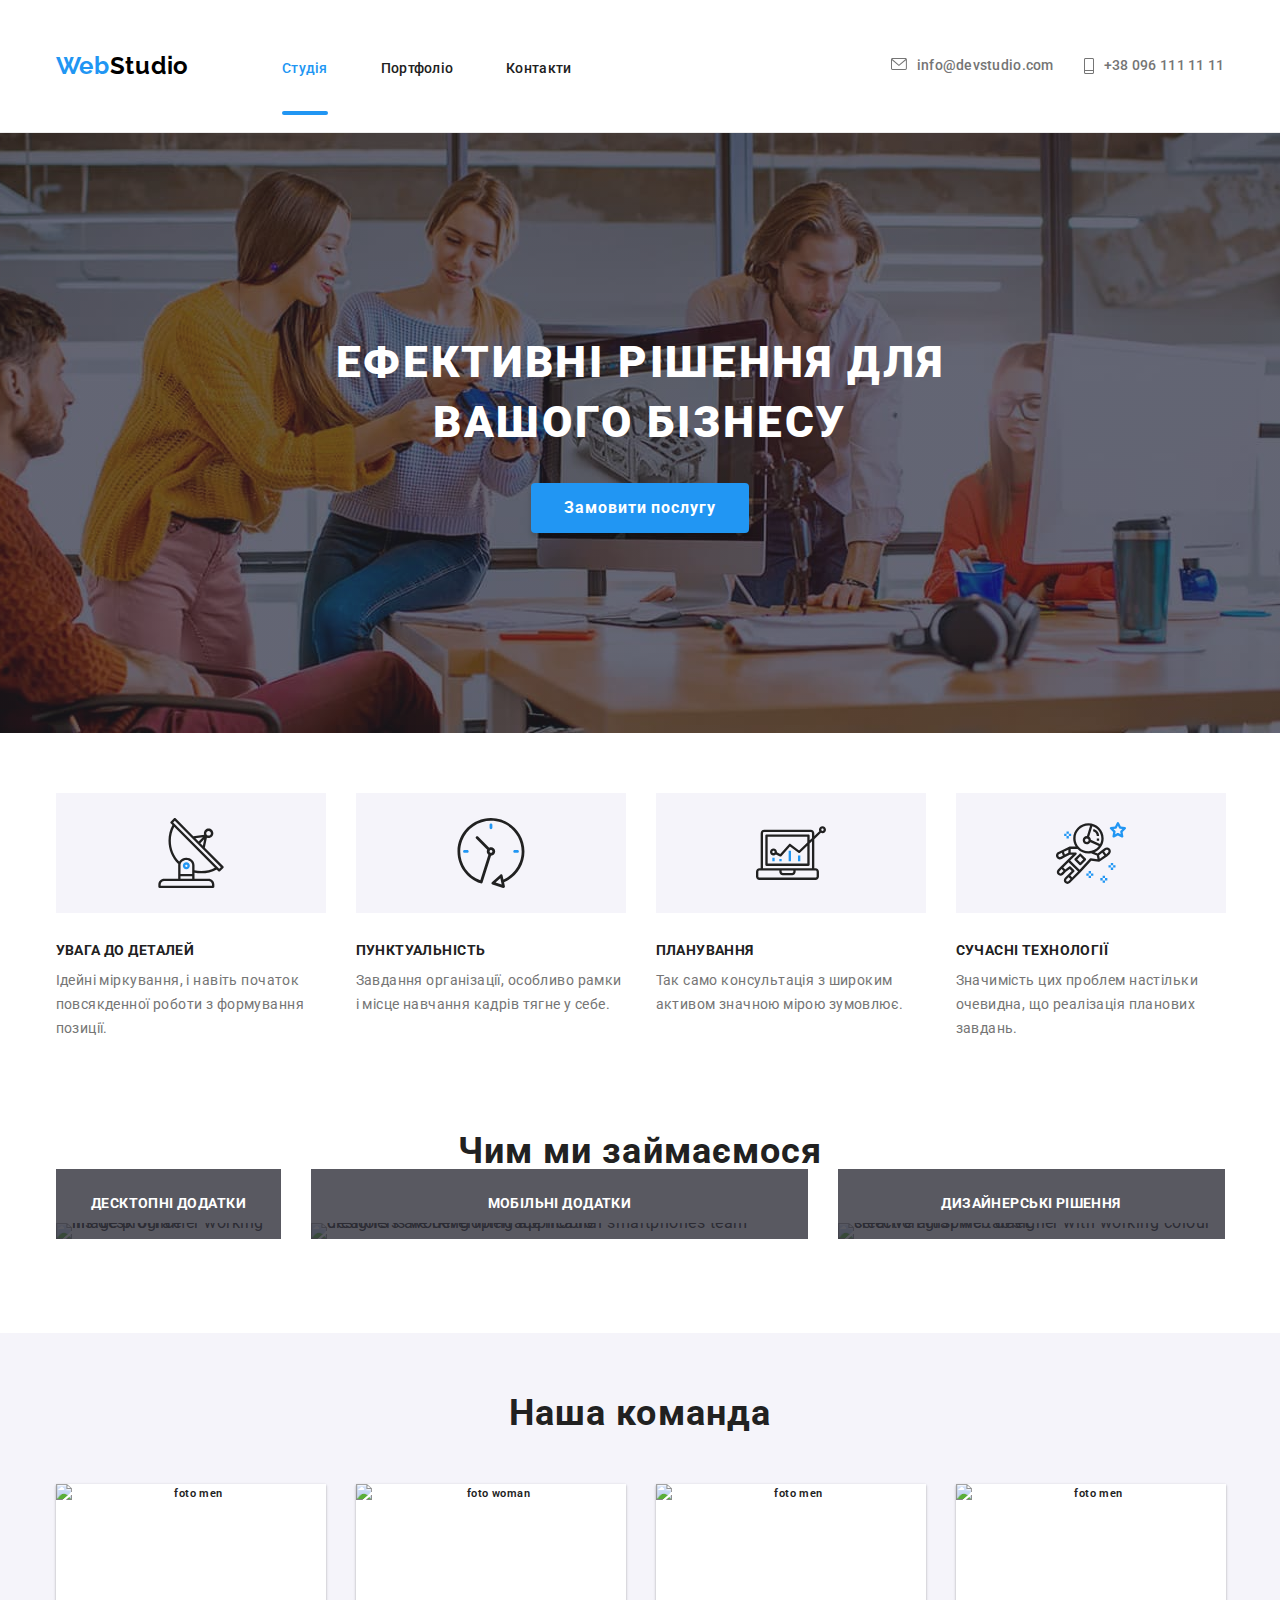
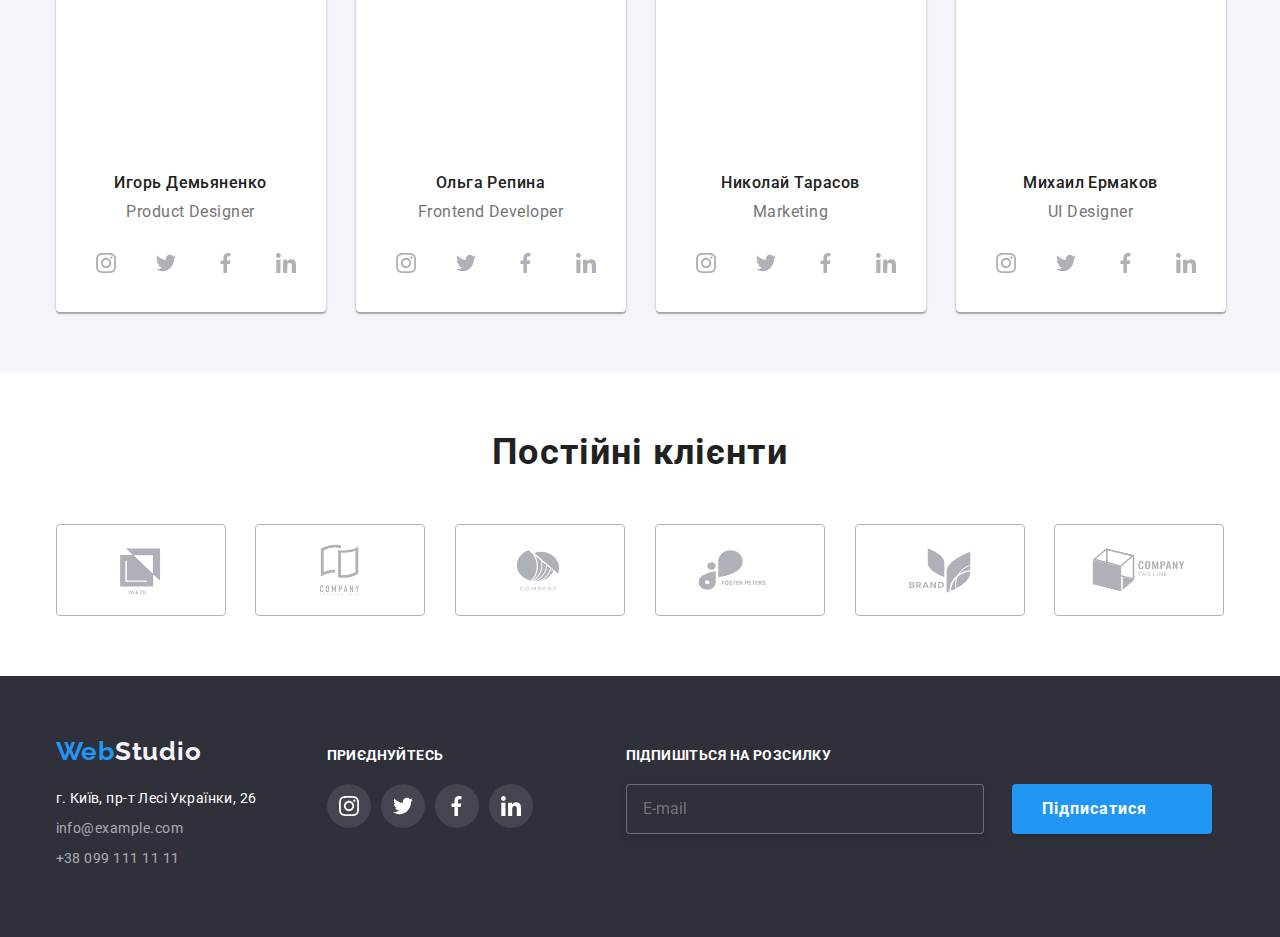
==== commit 0fcff7ed: "сделала адаптив" ====
--- a/index.html
+++ b/index.html
@@ -282,73 +282,69 @@
 
       <section class="section-item section">
         <div class="container">
-          <div class="section-item__list">
-            <ul class="item-list">
-              <li class="item-list__item">
-                <svg class="item-list__icon" width="70" height="70">
-                  <use
-                    href="./images/icons.svg/symbol-defs.svg#icon-antenna"
-                  ></use>
-                </svg>
-              </li>
-              <li class="item-list__item">
-                <h3 class="item-list__title">УВАГА ДО ДЕТАЛЕЙ</h3>
-                <p class="item-list__text">
-                  Ідейні міркування, і навіть початок повсякденної роботи з
-                  формування позиції.
-                </p>
-              </li>
-            </ul>
-
-            <ul class="item-list">
-              <li class="item-list__item">
-                <svg class="item-list__icon" width="70" height="70">
-                  <use
-                    href="./images/icons.svg/symbol-defs.svg#icon-clock"
-                  ></use>
-                </svg>
-              </li>
-              <li class="item-list__item">
-                <h3 class="item-list__title">ПУНКТУАЛЬНІСТЬ</h3>
-                <p class="item-list__text">
-                  Завдання організації, особливо рамки і місце навчання кадрів
-                  тягне у себе.
-                </p>
-              </li>
-            </ul>
-            <ul class="item-list">
-              <li class="item-list__item">
-                <svg class="item-list__icon" width="70" height="70">
-                  <use
-                    href="./images/icons.svg/symbol-defs.svg#icon-diagrama"
-                  ></use>
-                </svg>
-              </li>
-              <li class="item-list__item">
-                <h3 class="item-list__title">ПЛАНУВАННЯ</h3>
-                <p class="item-list__text">
-                  Так само консультація з широким активом значною мірою
-                  зумовлює.
-                </p>
-              </li>
-            </ul>
-            <ul class="item-list">
-              <li class="item-list__item">
-                <svg class="item-list__icon" width="70" height="70">
-                  <use
-                    href="./images/icons.svg/symbol-defs.svg#icon-astronaut"
-                  ></use>
-                </svg>
-              </li>
-              <li class="item-list__item">
-                <h3 class="item-list__title">СУЧАСНІ ТЕХНОЛОГІЇ</h3>
-                <p class="item-list__text">
-                  Значимість цих проблем настільки очевидна, що реалізація
-                  планових завдань.
-                </p>
-              </li>
-            </ul>
-          </div>
+          <!--<div class="section-item__list">-->
+          <ul class="item-list">
+            <li class="item-list__item">
+              <svg class="item-list__icon" width="70" height="70">
+                <use
+                  href="./images/icons.svg/symbol-defs.svg#icon-antenna"
+                ></use>
+              </svg>
+              <!--</li>
+            <li class="item-list__item">-->
+              <h3 class="item-list__title">УВАГА ДО ДЕТАЛЕЙ</h3>
+              <p class="item-list__text">
+                Ідейні міркування, і навіть початок повсякденної роботи з
+                формування позиції.
+              </p>
+            </li>
+            <!--</ul>
+
+          <ul class="item-list">-->
+            <li class="item-list__item">
+              <svg class="item-list__icon" width="70" height="70">
+                <use href="./images/icons.svg/symbol-defs.svg#icon-clock"></use>
+              </svg>
+              <!--</li>
+            <li class="item-list__item">-->
+              <h3 class="item-list__title">ПУНКТУАЛЬНІСТЬ</h3>
+              <p class="item-list__text">
+                Завдання організації, особливо рамки і місце навчання кадрів
+                тягне у себе.
+              </p>
+            </li>
+            <!--</ul>
+          <ul class="item-list">-->
+            <li class="item-list__item">
+              <svg class="item-list__icon" width="70" height="70">
+                <use
+                  href="./images/icons.svg/symbol-defs.svg#icon-diagrama"
+                ></use>
+              </svg>
+              <!-- </li>
+            <li class="item-list__item">-->
+              <h3 class="item-list__title">ПЛАНУВАННЯ</h3>
+              <p class="item-list__text">
+                Так само консультація з широким активом значною мірою зумовлює.
+              </p>
+            </li>
+            <!--</ul>
+          <ul class="item-list">-->
+            <li class="item-list__item">
+              <svg class="item-list__icon" width="70" height="70">
+                <use
+                  href="./images/icons.svg/symbol-defs.svg#icon-astronaut"
+                ></use>
+              </svg>
+              <!--</li>
+            <li class="item-list__item">-->
+              <h3 class="item-list__title">СУЧАСНІ ТЕХНОЛОГІЇ</h3>
+              <p class="item-list__text">
+                Значимість цих проблем настільки очевидна, що реалізація
+                планових завдань.
+              </p>
+            </li>
+          </ul>
         </div>
       </section>
 
@@ -786,13 +782,13 @@
 
     <!-- Footer -->
 
-    <!--<footer class="footer">
+    <footer class="footer">
       <div class="container link-icon">
-        <div class="footer-list">
+        <div class="footer-list thumb">
           <a href="./index.html" class="footer-logo"
             ><span class="footer-logo__first-letters">Web</span>Studio</a
           >
-          <address class="address">
+          <address class="address thumb">
             <ul class="container-footer__contacts">
               <li class="container-footer__item">
                 <a
@@ -819,7 +815,7 @@
             </ul>
           </address>
         </div>
-        <div class="footer-socials">
+        <div class="footer-socials thumb">
           <p class="footer-socials__link">приєднуйтесь</p>
           <ul class="footer-icons">
             <li class="footer-socials__item">
@@ -881,7 +877,7 @@
           </ul>
         </div>
 
-        <div class="footer-email">
+        <div class="footer-email thumb">
           <p class="footer-email__link">Підпишіться на розсилку</p>
           <form action="#" class="footer-email__form">
             <input
@@ -900,7 +896,7 @@
           </form>
         </div>
       </div>
-    </footer>-->
+    </footer>
     <script src="./js/mobile-menu.js"></script>
     <!--<script src="./js/modal.js"></script>-->
   </body>
--- a/css/main.min.css
+++ b/css/main.min.css
@@ -1 +1 @@
-:root{--title-fon: #ffffff;--primary-text-color: #212121;--title-text-color: #757575;--accent-color: #2196f3;--hero-fon: #2f303a;--main-section: #f5f4fa;--logo-fon: #000000;--text-fon: rgba(33, 150, 243, 1);--text-fon-black: rgba(0, 0, 0, 1);--footer-color: rgba(255, 255, 255, 0.6);--portfolio-bg-color: rgba(238, 238, 238, 1);--sections-bg-color: #e5e5e5;--portfolio-button-fon: rgba(245, 244, 250, 1);--line: #ececec;--icons-color: #afb1b8;--icons-bg-color: rgba(255, 255, 255, 0.1);--hover-color-transition: cubic-bezier(0.4, 0, 0.2, 1)}.visually-hidden{position:absolute;width:1px;height:1px;margin:-1px;padding:0;overflow:hidden;border:0;clip:rect(0 0 0 0)}body{font-family:"Roboto",sans-serif;font-style:normal;background-color:var(--title-fon);color:var(--primary-text-color);letter-spacing:.03em;margin:auto;margin-top:0;margin-bottom:auto}html{box-sizing:border-box;line-height:0}*,*::before,*::after{box-sizing:border-box;padding:0;margin:0}h1,h2,h3,h4,h5,h6,p{margin:0}form{display:block}ul{list-style:none}.container{padding-left:15px;padding-right:15px;margin:0 auto;align-items:baseline}@media screen and (min-width: 480px){.container{width:450px;margin-left:auto;margin-right:auto}}@media screen and (min-width: 768px){.container{width:720px}}@media screen and (min-width: 1200px){.container{width:1199px}}.page-header__logo{display:block;font-family:"Raleway",sans-serif;font-weight:700;color:var(--text-fon-black);font-size:26px;line-height:1.19;letter-spacing:.03em;text-decoration:none;padding-top:16px;padding-bottom:16px}.page-header__logo-first-letters{color:var(--text-fon)}@media screen and (min-width: 768px){.page-header__logo{font-size:24px;line-height:1.16;padding-top:26px;padding-bottom:26px}}@media screen and (min-width: 1200px){.page-header__logo{padding-top:24px;padding-bottom:25px}}@media screen and (max-width: 767px){.section-work{display:none}.menu-mobile{position:fixed;top:0;left:0;width:100%;height:100%;max-height:796px;background-color:var(--title-fon);z-index:1000;opacity:0;visibility:hidden;pointer-events:none;transition:opacity 500ms linear,visibility 500ms linear}.menu-mobile__container{position:relative;padding-top:48px;padding-bottom:48px;display:flex;flex-direction:column}.page-header{border:1px solid #ececec}.page-header__container{display:flex;align-items:center;justify-content:space-between}.menu-hidden{display:none}.menu-mobile.is-open{opacity:1;visibility:visible;pointer-events:auto}.menu-button{margin:0;padding:0;border:none;background-color:rgba(0,0,0,0)}.menu-button__close{position:absolute;margin:0;padding:0;border:none;background-color:rgba(0,0,0,0);line-height:0;top:21px;right:25.33px;left:436px;bottom:756.33px}.menu-mobile__nav{margin-top:48px;margin-bottom:302px}.menu-mobile__item{margin-right:221px;margin-bottom:32px}.menu-mobile__item-link{position:relative;font-style:normal;font-weight:500;font-size:40px;line-height:1.17;text-align:center;letter-spacing:.02em;text-decoration:none;margin-bottom:32px;color:var(--primary-text-color)}.hover{color:var(--accent-color)}.menu-mobile__contacts{margin-bottom:64px}.menu-mobile__contacts-item{margin-bottom:32px}.menu-mobile__contacts-tel{position:relative;font-weight:500;font-size:34px;line-height:1.17;letter-spacing:.02em;text-decoration:none;color:var(--accent-color)}.menu-mobile__contacts-mail{position:relative;font-weight:500;font-size:24px;line-height:1.16;letter-spacing:.02em;text-decoration:none;color:var(--title-text-color)}.menu-mobile__socials{display:flex;flex-wrap:wrap}.menu-mobile__socials-link{display:flex;align-items:center;font-weight:500;font-size:18px;line-height:1.22;letter-spacing:.02em;color:var(--accent-color);text-decoration:none}.menu-mobile__socials-item:not(:last-child),.menu-mobile__socials-link::after{content:"";width:22px;height:1px;background-color:rgba(33,33,33,.2);transform:rotate(90deg)}}@media screen and (min-width: 768px)and (max-width: 1199px){.menu-mobile{display:none}.menu-button{display:none}.page-header{font-family:"Releway",sans-serif;font-weight:700;font-size:26px;line-height:1.19;letter-spacing:.03em;border-bottom:1px solid #ececec;background-color:var(--title-fon);padding-top:26px;padding-bottom:26px}.page-header__container{display:flex;align-items:center;justify-content:space-between}.page-header__logo{margin-right:88px}.page-header__nav{display:flex;align-items:center}.navigation-menu{display:flex;align-items:center}.navigation-menu__item:not(:last-child){margin-right:51px}.navigation-menu__link{font-family:"Roboto";font-weight:500;font-size:14px;line-height:1.14;letter-spacing:.02em;color:var(--primary-text-color);text-decoration:none;transition:250ms cubic-bezier(0.4, 0, 0.2, 1) color;fill:var(--icons-color)}.navigation-menu__link:hover,.navigation-menu__link:focus{color:var(--accent-color)}.page-studio{color:var(--accent-color)}.page-portfolio{color:var(--accent-color)}.navigation-menu__link::after{content:"";display:block;bottom:0;width:100%;height:4px;background:var(--accent-color);border-radius:2px;opacity:0;transition:250ms cubic-bezier(0.4, 0, 0.2, 1) opacity;transform:translateY(32px)}.navigation-menu__link:hover::after,.navigation-menu__link:focus::after{opacity:1}.page-studio::after,.page-studio:hover::after{opacity:1}.page-portfolio::after,.page-portfolio:hover::after{opacity:1}.navigation-menu.space{color:var(--accent-color);font-family:"Roboto";font-weight:500;font-size:14px;line-height:1.14;letter-spacing:.02em;color:var(--primary-text-color);text-decoration:none;transition:250ms cubic-bezier(0.4, 0, 0.2, 1) color;position:relative;fill:var(--icons-color)}.navigation-menu.space:hover,.navigation-menu.space:focus{color:var(--accent-color)}.navigation-menu.space{color:var(--accent-color)}.navigation-contacts{padding-top:21px;padding-bottom:21px;padding-left:15px;margin-left:90px}.navigation-contacts__item:not(:last-child){margin-bottom:10px}.navigation-menu__item:first-child{margin-left:0px}.navigation-contacts__link{display:flex;font-family:"Roboto";font-weight:500;font-size:12px;line-height:1.16;letter-spacing:.02em;color:var(--title-text-color);background-color:var(--title-fon);text-decoration:none;text-align:center;transition:250ms cubic-bezier(0.4, 0, 0.2, 1) color;fill:var(--icons-color)}.navigation-contacts__link:hover,.navigation-contacts__link:focus{color:var(--accent-color)}.navigation-contacts__link:hover::after,.navigation-contacts__link:focus::after{opacity:1}.navigation-contacts.space{color:var(--accent-color)}.navigation-contacts__icon-email{margin-right:10px;fill:currentColor;transition:250ms cubic-bezier(0.4, 0, 0.2, 1) background}.navigation-contacts__icon-email:hover,.navigation-contacts__icon-email:focus{fill:var(--accent-color)}.navigation-contacts__icon-tell{margin-right:10px;fill:currentColor;transition:250ms cubic-bezier(0.4, 0, 0.2, 1) background}.navigation-contacts__icon-tell:hover,.navigation-contacts__icon-tell:focus{fill:var(--accent-color)}.navigation-contacts__icon-tell{margin-right:10px;fill:currentColor;transition:250ms cubic-bezier(0.4, 0, 0.2, 1) background}.navigation-contacts__icon-tell:hover,.navigation-contacts__icon-tell:focus{fill:var(--accent-color)}}.backdrop{position:fixed;top:0;left:0;width:100%;height:100%;background:rgba(0,0,0,.2);z-index:100;transition:250ms var(--hover-color-transition)}.backdrop.is-hidden{opacity:0;visibility:hidden;pointer-events:none}.modal{position:absolute;top:50%;left:50%;transform:translate(-50%, -50%);width:528px;height:581px;background:var(--title-fon);box-shadow:0px 1px 3px rgba(0,0,0,.12),0px 1px 1px rgba(0,0,0,.14),0px 2px 1px rgba(0,0,0,.2);border-radius:4px;transition:250ms cubic-bezier(0.4, 0, 0.2, 1) box-shadow;padding:40px}.modal-close{position:absolute;top:8px;right:8px;width:30px;height:30px;border:1px solid rgba(0,0,0,.1);border-radius:50%;fill:var(--logo-fon);transition:250ms cubic-bezier(0.4, 0, 0.2, 1) background}.modal-close__icon{display:block;position:absolute;margin:auto;top:0;bottom:0;right:0;left:0}.modal-close__icon:hover,.modal-close__icon:focus{cursor:pointer;fill:var(--accent-color)}.modal-box{text-align:center;top:75px;left:41px;right:39px;bottom:164px}.modal-box__title{margin-bottom:30px;font-weight:700;font-size:20px;line-height:1.15;text-align:center;letter-spacing:.03em;color:var(--primary-text-color)}.modal-form{display:flex;flex-direction:column}.modal-form__title{display:flex;flex-direction:column;margin-bottom:28px;position:relative}.modal-form__label{position:absolute;top:-18px;font-weight:400;font-size:12px;line-height:1.16;letter-spacing:.01em;color:var(--title-text-color);margin-bottom:4px}.modal-form__input{width:100%;padding:11px;padding-left:42px;outline:none;height:40px;border:1px solid rgba(33,33,33,.2);border-radius:4px;transition:250ms cubic-bezier(0.4, 0, 0.2, 1) border-color}.modal-form__input:focus{outline:none;border-color:var(--accent-color)}.modal-form__icon{fill:currentColor;position:absolute;left:12px;bottom:50%;transform:translateY(50%);transition:250ms cubic-bezier(0.4, 0, 0.2, 1) color}.modal-form__input:focus+.modal-form__icon{fill:#188ce8}.modal-form__icon:hover,.modal-form__icon:focus{color:var(--accent-color)}.modal-form__textarea{display:block;font-family:"Roboto";font-style:normal;font-size:12px;line-height:1.16;letter-spacing:.01em;color:rgba(117,117,117,.5);margin-bottom:0;height:120px;resize:none;border:1px solid rgba(33,33,33,.2);border-radius:4px;padding:11px;outline:none;transition:250ms cubic-bezier(0.4, 0, 0.2, 1) border-color}.modal-form__textarea:focus{outline:none;border-color:var(--accent-color)}.checkbox-container{position:relative;display:block}.label{font-size:14px;letter-spacing:.03em;cursor:pointer}.label::before{display:inline-block;content:"";width:16px;height:15px;border:1px solid var(--primary-text-color);cursor:pointer;border-radius:2px;position:relative;top:2px;right:9px;bottom:5px;left:0px}.checkbox:checked+.label::before{background-color:var(--accent-color);background-image:url(../images/check-on.svg);background-repeat:no-repeat;background-position:-10% -40%;border:1px solid rgba(0,0,0,0);transition:250ms cubic-bezier(0.4, 0, 0.2, 1) background-color}.checkbox:focus+.label::before{outline:1px solid var(--accent-color)}.label-info{font-weight:400;font-size:14px;line-height:1.71;letter-spacing:.03em;text-decoration-line:underline;color:var(--accent-color)}.label-info:focus,.label-info:hover{color:var(--accent-color)}.modal-form__btn{width:200px;height:50px;color:var(--title-fon);background:#188ce8;border:none;border-radius:4px;box-shadow:0px 4px 4px rgba(0,0,0,.15);font-family:"Roboto";font-style:normal;font-weight:700;font-size:16px;line-height:1.88;letter-spacing:.06em;cursor:pointer;margin-top:30px}.modal-form__btn:hover{background-color:var(--accent-color)}.box{position:relative}.overlay{position:absolute;bottom:0;width:100%;height:70px;background:rgba(47,48,58,.8);transition:transform 250ms ease}.overlay-title{font-weight:700;font-size:14px;line-height:1.14;padding-top:27px;text-align:center;letter-spacing:.03em;text-transform:uppercase;color:var(--title-fon)}.social-networks{display:flex;justify-content:center;margin-top:16px}.social-networks__list{margin-left:10px}.social-networks__icon{fill:var(--icons-color);width:20px;height:20px;transition:250ms cubic-bezier(0.4, 0, 0.2, 1) fill}.social-networks__net{display:flex;justify-content:center;align-items:center;width:50px;height:50px;border-radius:50%;background-color:var(--title-fon);border:4px solid rgba(0,0,0,0);transition:250ms cubic-bezier(0.4, 0, 0.2, 1) background-color}.social-networks__net:hover,.social-networks__net:focus{background-color:var(--accent-color);border:4px solid rgba(0,0,0,0);border-radius:50%}.social-networks__net:hover .social-networks__icon,.social-networks__net:focus .social-networks__icon{fill:var(--title-fon)}.footer-logo{font-family:"Raleway",sans-serif;font-weight:700;color:var(--main-section);font-size:26px;line-height:1.19;letter-spacing:.03em;text-decoration:none;margin-bottom:20px}.footer-logo__first-letters{color:var(--accent-color)}.link-icon{display:flex;justify-content:space-between}.footer-socials__link{font-weight:700;font-size:14px;line-height:1.14;letter-spacing:.03em;text-transform:uppercase;color:var(--title-fon);margin-bottom:20px}.footer-icons{display:flex;align-items:center}.footer-socials__item:not(:last-child){margin-right:10px}.footer-socials__net{display:flex;justify-content:center;align-items:center;width:44px;height:44px;background-color:var(--icons-bg-color);border:4px solid rgba(0,0,0,0);border-radius:50%;transition:250ms cubic-bezier(0.4, 0, 0.2, 1) background-color}.footer-socials__net:hover,.footer-socials__net:focus{background-color:var(--accent-color);border:4px solid rgba(0,0,0,0);border-radius:50%}.footer-socials__icon{fill:var(--title-fon);width:20px;height:20px}.footer-email__link{margin-bottom:20px;text-align:start;font-family:"Roboto";font-style:normal;font-weight:700;font-size:14px;line-height:1.14;letter-spacing:.03em;text-transform:uppercase;color:var(--title-fon)}.footer-email__form{display:flex}.footer-email__input{padding-left:16px;padding-top:15px;padding-bottom:15px;padding-right:295px;width:358px;height:50px;background:#2f303a;color:rgba(255,255,255,.6);border:1px solid rgba(255,255,255,.3);border-radius:4px;filter:drop-shadow(0px 4px 4px rgba(0, 0, 0, 0.15))}.footer-email__button{display:flex;justify-content:center;align-items:center;text-align:center;margin-left:28px;width:200px;height:50px;font-family:"Roboto";font-style:normal;font-weight:700;font-size:16px;line-height:1.88;letter-spacing:.06em;background:var(--accent-color);border-radius:4px;color:var(--title-fon);box-shadow:0px 4px 4px rgba(0,0,0,.15);cursor:pointer;border:none;padding-top:10px;padding-bottom:10px}.footer-email__icon{fill:var(--title-fon);margin-left:10px}.button-set{text-align:center}.button-set__btn{font-weight:500;font-size:16px;line-height:1.6;text-align:center;letter-spacing:.03em;color:var(--primary-text-color);background-color:var(--main-section);border-radius:4px;cursor:pointer}.button-set__btn:hover,.button-set__btn:focus{color:var(--title-fon);background-color:var(--accent-color);box-shadow:0px 3px 1px rgba(0,0,0,.1),0px 1px 2px rgba(0,0,0,.8),0px 2px 2px rgba(0,0,0,.12)}.button{font-weight:500;font-size:16px;line-height:1.6;text-align:center;letter-spacing:.03em;background-color:var(--main-section)}.button-set_list{margin:0;display:inline-block;padding-top:0;padding-right:8px}.button-set__btn{position:static;font-weight:500;font-size:16px;line-height:1.6;text-align:center;letter-spacing:.03em;background-color:var(--title-fon);border-radius:4px;border-color:rgba(0,0,0,0);transition-property:background-color 250ms cubic-bezier(0.4, 0, 0.2, 1),background-color 250ms cubic-bezier(0.4, 0, 0.2, 1),box-shadow 0px 3px 1px rgba(0,0,0,.1),0px 1px 2px rgba(0,0,0,.8),0px 2px 2px rgba(0,0,0,.12);display:flex;padding:6px 22px;background:var(--main-section)}.button{font-weight:500;font-size:16px;line-height:1.6;text-align:center;letter-spacing:.03em;background-color:var(--title-fon);border-radius:4px}.menu-list{padding:20px 24px;position:relative;background-color:var(--title-fon);border:1px solid #eee;z-index:2}.menu-list__name{font-weight:700;font-size:18px;line-height:2;letter-spacing:.06em;color:var(--primary-text-color);list-style:none;margin-bottom:4px}.menu-list__link{font-weight:400;font-size:16px;line-height:1.8;letter-spacing:.03em;color:var(--title-text-color);list-style:none;margin-top:4px}.projects-portfolio__net{font-weight:500;font-size:16px;line-height:1.6;letter-spacing:.03em;text-decoration:none;color:var(--primary-text-color);border-top:0px;transition:250ms cubic-bezier(0.4, 0, 0.2, 1) background}.container-projects{width:1200px;padding-left:15px;padding-right:15px;margin-left:auto;margin-right:auto}.projects-portfolio{display:flex;flex-wrap:wrap;margin-top:50px;padding-bottom:94px;gap:30px}.projects-portfolio__cards{width:370px;display:flexbox;margin-left:0}.projects-portfolio__cards:hover,.projects-portfolio__cards:focus-within{box-shadow:0px 1px 1px rgba(0,0,0,.12),0px 4px 4px rgba(0,0,0,.6),1px 4px 6px rgba(0,0,0,.16)}.projects-portfolio__cards:nth-child(3n){margin-right:0}.projects-portfolio__cards:nth-last-child(-n+3){margin-bottom:0}.projects-portfolio__img{display:block;width:100%}.box1{position:relative;overflow:hidden;z-index:1}.box1:hover .overlay-portfolio{transform:translateY(0)}.overlay-portfolio{position:absolute;bottom:109px;width:100%;height:294px;padding:63px 24px;background:rgba(33,150,243,.9);transform:translateY(100%);transition:250ms cubic-bezier(0.4, 0, 0.2, 1) transform}.overlay-portfolio__text{font-weight:400;font-size:18px;line-height:1.5;letter-spacing:.03em;color:var(--title-fon)}@media screen and (min-width: 1200px){.menu-mobile{display:none}.menu-button{display:none}.page-header{font-family:"Releway",sans-serif;font-weight:700;font-size:26px;line-height:1.19;letter-spacing:.03em;border-bottom:1px solid #ececec;background-color:var(--title-fon);padding-top:26px;padding-bottom:26px}.page-header__container{display:flex;align-items:center;justify-content:space-between}.page-header__logo{margin-right:93px}.page-header__nav{display:flex;align-items:center}.navigation-menu{display:flex;align-items:center}.navigation-menu__item:not(:last-child){margin-right:53px}.navigation-menu__link{font-family:"Roboto";font-weight:500;font-size:14px;line-height:1.14;letter-spacing:.02em;color:var(--primary-text-color);text-decoration:none;transition:250ms cubic-bezier(0.4, 0, 0.2, 1) color;fill:var(--icons-color)}.navigation-menu__link:hover,.navigation-menu__link:focus{color:var(--accent-color)}.page-studio{color:var(--accent-color)}.page-portfolio{color:var(--accent-color)}.navigation-menu__link::after{content:"";display:block;bottom:0;width:100%;height:4px;background:var(--accent-color);border-radius:2px;opacity:0;transition:250ms cubic-bezier(0.4, 0, 0.2, 1) opacity;transform:translateY(32px)}.navigation-menu__link:hover::after,.navigation-menu__link:focus::after{opacity:1}.page-studio::after,.page-studio:hover::after{opacity:1}.page-portfolio::after,.page-portfolio:hover::after{opacity:1}.navigation-menu.space{color:var(--accent-color);font-family:"Roboto";font-weight:500;font-size:14px;line-height:1.14;letter-spacing:.02em;color:var(--primary-text-color);text-decoration:none;transition:250ms cubic-bezier(0.4, 0, 0.2, 1) color;position:relative;fill:var(--icons-color)}.navigation-menu.space:hover,.navigation-menu.space:focus{color:var(--accent-color)}.navigation-menu.space{color:var(--accent-color)}.navigation-contacts{display:flex;align-items:center;padding-top:32px;padding-bottom:32px;margin-left:96px}.navigation-contacts__item:not(:last-child){margin-right:30px}.navigation-menu__item:first-child{margin-left:0px}.navigation-contacts__link{display:flex;font-family:"Roboto";font-weight:500;font-size:14px;line-height:1.14;letter-spacing:.02em;color:var(--title-text-color);background-color:var(--title-fon);text-decoration:none;text-align:center;transition:250ms cubic-bezier(0.4, 0, 0.2, 1) color;fill:var(--icons-color)}.navigation-contacts__link:hover,.navigation-contacts__link:focus{color:var(--accent-color)}.navigation-contacts__link:hover::after,.navigation-contacts__link:focus::after{opacity:1}.navigation-contacts.space{color:var(--accent-color)}.navigation-contacts__icon-email{margin-right:10px;fill:currentColor;transition:250ms cubic-bezier(0.4, 0, 0.2, 1) background}.navigation-contacts__icon-email:hover,.navigation-contacts__icon-email:focus{fill:var(--accent-color)}.navigation-contacts__icon-tell{margin-right:10px;fill:currentColor;transition:250ms cubic-bezier(0.4, 0, 0.2, 1) background}.navigation-contacts__icon-tell:hover,.navigation-contacts__icon-tell:focus{fill:var(--accent-color)}.navigation-contacts__icon-tell{margin-right:10px;fill:currentColor;transition:250ms cubic-bezier(0.4, 0, 0.2, 1) background}.navigation-contacts__icon-tell:hover,.navigation-contacts__icon-tell:focus{fill:var(--accent-color)}}.section{padding-top:94px;padding-bottom:94px;margin-top:0px;margin-bottom:0px}@media screen and (min-width: 480px){.section{width:450px;padding-top:60px;padding-bottom:60px;margin-left:0px;margin-right:0px}}.section-main{max-width:1600px;height:600px;background-image:linear-gradient(to right, rgba(47, 48, 58, 0.4), rgba(47, 48, 58, 0.4)),url(../adaptive-images/desktop.jpg);background-repeat:no-repeat;background-position:center;background-size:cover;display:flex;letter-spacing:.06em;background-color:var(--hero-fon);margin:0 auto;text-align:center;padding-top:200px;padding-bottom:200px}.section-main__text{max-width:696px;margin:0 auto;font-weight:900;font-size:44px;line-height:1.36;letter-spacing:.06em;text-align:center;text-transform:uppercase;color:var(--title-fon)}@media screen and (min-width: 768px)and (min-device-pixel-ratio: 2),screen and (min-width: 768px)and (min-resolution: 192dpi),screen and (min-width: 768px)and (min-resolution: 2dppx){.section-main{background-image:linear-gradient(rgba(47, 48, 58, 0.4), rgba(47, 48, 58, 0.4)),url("../adaptive-images/desktop@2x.jpg")}}.position{margin-bottom:30px}.section-main__btn{margin:0;padding:10px 32px;font-weight:700;font-size:16px;line-height:1.8;text-align:center;letter-spacing:.06em;color:var(--title-fon);border:1px solid rgba(0,0,0,0);background-color:var(--accent-color);box-shadow:0px 4px 4px rgba(0,0,0,.15);border-radius:4px}.section-main__btn:hover{background:var(--accent-color)}.section-main__container{padding:0 15px;margin:0 auto;min-height:80px}.item-list__title{font-weight:700;font-size:14px;line-height:1.14;letter-spacing:.03em;text-transform:uppercase;color:var(--primary-text-color);margin-bottom:10px}.item-list__text{font-weight:400;font-size:14px;line-height:1.71;letter-spacing:.03em;color:var(--title-text-color);text-align:initial}.item-list__item{width:270px;margin-bottom:30px}.item-list__icon{content:"";fill:var(--icons-color);width:270px;height:120px;background-position:center;background:var(--main-section);padding:25px 100px}@media screen and (min-width: 1200px){.section-item__list{display:flex;justify-content:space-between}}.section-work{padding-top:0;padding-bottom:94px;margin:0 auto;min-height:80px}.section-work__text{font-weight:700;font-size:36px;line-height:1.16;text-align:center;letter-spacing:.03em}.work-list{margin-top:50px}.team{font-size:11px;font-weight:600;line-height:1.8;margin-right:30px;border-radius:0px 0px 4px 4px;background-color:var(--title-fon);box-shadow:0px 1px 3px rgba(0,0,0,.12),0px 1px 3px rgba(0,0,0,.14),0px 2px 1px rgba(0,0,0,.2);border-radius:0px 0px 4px 4px}.action{display:flex}.work-list__item{margin-right:30px}.work-list__item:last-child{margin-right:0px}.work-list__image{width:370px;height:294px}.our-team{background:var(--main-section)}.header{font-weight:700;font-size:36px;line-height:1.16;text-align:center;letter-spacing:.03em}@media screen and (min-width: 1200px){.team-cards{display:flex;justify-content:space-between;text-align:center;margin-top:50px}}.team-image{width:270px;height:260px;display:block}.team-employee{padding-top:30px;padding-bottom:30px}.team-employee__name{font-weight:500;font-size:16px;line-height:1.18;text-align:center;letter-spacing:.03em;margin-bottom:10px}.team-employee__position{font-weight:400;font-size:16px;line-height:1.18;text-align:center;letter-spacing:.03em;color:var(--title-text-color)}.clients-company:not(:last-child){margin-right:30px}.clients-company__net{width:170px;height:92px;border:1px solid #afb1bb;border-radius:4px;display:flex;transition:250ms cubic-bezier(0.4, 0, 0.2, 1) border}.clients-company__net:hover,.clients-company__net:focus{border:1px solid #2196f3;fill:var(--accent-color)}.clients-company__icon{width:170px;height:92px;padding:16px 32px;fill:var(--icons-color);transition:250ms cubic-bezier(0.4, 0, 0.2, 1) fill}.clients-company__icon:hover,.clients-company__icon:focus{fill:var(--accent-color)}.clients-company__net:hover .clients-company__icon,.clients-company__net:focus .clients-company__icon{fill:var(--accent-color)}.footer{padding-top:60px;padding-bottom:60px;background-color:#2f303a}.address{font-weight:400;font-size:14px;line-height:1.14;text-decoration:none;margin-top:20px}.container-footer__contacts{font-weight:400;font-style:normal;font-size:14px;line-height:1.14;text-decoration:none}.container-footer__item{width:231px;height:21px;text-decoration:none;margin-bottom:9px}.footer-contacts__item{font-weight:400;font-size:14px;line-height:1.71;letter-spacing:.03em;color:var(--title-fon);text-decoration:none;transition:250ms cubic-bezier(0.4, 0, 0.2, 1) color}.footer-contacts__item:hover,.footer-contacts__item:focus{color:var(--accent-color)}.footer-contacts__item:hover,.footer-contacts__item:focus{color:var(--accent-color)}.footer-contacts__mail{font-weight:400;font-size:14px;line-height:1.71;color:var(--footer-color);text-decoration:none;transition:250ms cubic-bezier(0.4, 0, 0.2, 1) color}.footer-contacts__mail:hover,.footer-contacts__mail:focus{color:var(--accent-color)}.footer-contacts__tel{font-weight:400;font-size:14px;line-height:1.71;color:var(--footer-color);text-decoration:none;transition:250ms cubic-bezier(0.4, 0, 0.2, 1) color}.footer-contacts__tel:hover,.footer-contacts__tel:focus{color:var(--accent-color)}.main-portfolio{background-color:var(--title-fon)}/*# sourceMappingURL=main.min.css.map */+:root{--title-fon: #ffffff;--primary-text-color: #212121;--title-text-color: #757575;--accent-color: #2196f3;--hero-fon: #2f303a;--main-section: #f5f4fa;--logo-fon: #000000;--text-fon: rgba(33, 150, 243, 1);--text-fon-black: rgba(0, 0, 0, 1);--footer-color: rgba(255, 255, 255, 0.6);--portfolio-bg-color: rgba(238, 238, 238, 1);--sections-bg-color: #e5e5e5;--portfolio-button-fon: rgba(245, 244, 250, 1);--line: #ececec;--icons-color: #afb1b8;--icons-bg-color: rgba(255, 255, 255, 0.1);--hover-color-transition: cubic-bezier(0.4, 0, 0.2, 1)}.visually-hidden{position:absolute;width:1px;height:1px;margin:-1px;padding:0;overflow:hidden;border:0;clip:rect(0 0 0 0)}body{font-family:"Roboto",sans-serif;font-style:normal;background-color:var(--title-fon);color:var(--primary-text-color);letter-spacing:.03em;margin:auto;margin-top:0;margin-bottom:auto}html{box-sizing:border-box;line-height:0}*,*::before,*::after{box-sizing:border-box;padding:0;margin:0}h1,h2,h3,h4,h5,h6,p{margin:0}form{display:block}ul{list-style:none}.container{padding-left:15px;padding-right:15px;margin:0 auto;align-items:baseline}@media screen and (min-width: 480px)and (max-width: 767px){.container{width:480px;margin-left:auto;margin-right:auto}}@media screen and (min-width: 768px){.container{width:720px}}@media screen and (min-width: 1200px){.container{width:1199px}}.page-header__logo{display:block;font-family:"Raleway",sans-serif;font-weight:700;color:var(--text-fon-black);font-size:26px;line-height:1.19;letter-spacing:.03em;text-decoration:none;padding-top:16px;padding-bottom:16px}.page-header__logo-first-letters{color:var(--text-fon)}@media screen and (min-width: 768px){.page-header__logo{font-size:24px;line-height:1.16;padding-top:26px;padding-bottom:26px}}@media screen and (min-width: 1200px){.page-header__logo{padding-top:24px;padding-bottom:25px}}@media screen and (max-width: 767px){.section-work{display:none}.menu-mobile{position:fixed;top:0;left:0;width:100%;height:100%;background-color:var(--title-fon);z-index:1000;opacity:0;visibility:hidden;pointer-events:none;transition:opacity 500ms linear,visibility 500ms linear}.menu-mobile__container{position:relative;padding-top:48px;padding-bottom:48px;display:flex;flex-direction:column}.page-header{border:1px solid #ececec}.page-header__container{display:flex;align-items:center;justify-content:space-between}.menu-hidden{display:none}.menu-mobile.is-open{opacity:1;visibility:visible;pointer-events:auto}.menu-button{margin:0;padding:0;border:none;background-color:rgba(0,0,0,0)}.menu-button__close{position:absolute;margin:0;padding:0;border:none;background-color:rgba(0,0,0,0);line-height:0;top:21px;right:25.33px;left:436px;bottom:756.33px}.menu-mobile__nav{margin-top:48px;margin-bottom:302px}.menu-mobile__item{margin-right:221px;margin-bottom:32px}.menu-mobile__item-link{position:relative;font-style:normal;font-weight:500;font-size:40px;line-height:1.17;text-align:center;letter-spacing:.02em;text-decoration:none;margin-bottom:32px;color:var(--primary-text-color)}.hover{color:var(--accent-color)}.menu-mobile__contacts{margin-bottom:64px}.menu-mobile__contacts-item{margin-bottom:32px}.menu-mobile__contacts-tel{position:relative;font-weight:500;font-size:34px;line-height:1.17;letter-spacing:.02em;text-decoration:none;color:var(--accent-color)}.menu-mobile__contacts-mail{position:relative;font-weight:500;font-size:24px;line-height:1.16;letter-spacing:.02em;text-decoration:none;color:var(--title-text-color)}.menu-mobile__socials{display:flex;flex-wrap:wrap}.menu-mobile__socials-link{display:flex;align-items:center;font-weight:500;font-size:18px;line-height:1.22;letter-spacing:.02em;color:var(--accent-color);text-decoration:none}.menu-mobile__socials-item:not(:last-child) .menu-mobile__socials-link::after{content:"";width:22px;height:1px;background-color:rgba(33,33,33,.2);transform:rotate(90deg)}}@media screen and (min-width: 768px)and (max-width: 1199px){.menu-mobile{display:none}.menu-button{display:none}.section-work{display:none}.page-header{font-family:"Releway",sans-serif;font-weight:700;font-size:26px;line-height:1.19;letter-spacing:.03em;border-bottom:1px solid #ececec;background-color:var(--title-fon);padding-top:26px;padding-bottom:26px}.page-header__container{display:flex;align-items:center;justify-content:space-between}.page-header__logo{margin-right:88px}.page-header__nav{display:flex;align-items:center}.navigation-menu{display:flex;align-items:center}.navigation-menu__item:not(:last-child){margin-right:51px}.navigation-menu__link{font-family:"Roboto";font-weight:500;font-size:14px;line-height:1.14;letter-spacing:.02em;color:var(--primary-text-color);text-decoration:none;transition:250ms cubic-bezier(0.4, 0, 0.2, 1) color;fill:var(--icons-color)}.navigation-menu__link:hover,.navigation-menu__link:focus{color:var(--accent-color)}.page-studio{color:var(--accent-color)}.page-portfolio{color:var(--accent-color)}.navigation-menu__link::after{content:"";display:block;bottom:0;width:100%;height:4px;background:var(--accent-color);border-radius:2px;opacity:0;transition:250ms cubic-bezier(0.4, 0, 0.2, 1) opacity;transform:translateY(32px)}.navigation-menu__link:hover::after,.navigation-menu__link:focus::after{opacity:1}.page-studio::after,.page-studio:hover::after{opacity:1}.page-portfolio::after,.page-portfolio:hover::after{opacity:1}.navigation-menu.space{color:var(--accent-color);font-family:"Roboto";font-weight:500;font-size:14px;line-height:1.14;letter-spacing:.02em;color:var(--primary-text-color);text-decoration:none;transition:250ms cubic-bezier(0.4, 0, 0.2, 1) color;position:relative;fill:var(--icons-color)}.navigation-menu.space:hover,.navigation-menu.space:focus{color:var(--accent-color)}.navigation-menu.space{color:var(--accent-color)}.navigation-contacts{padding-top:21px;padding-bottom:21px;padding-left:15px;margin-left:90px}.navigation-contacts__item:not(:last-child){margin-bottom:10px}.navigation-menu__item:first-child{margin-left:0px}.navigation-contacts__link{display:flex;font-family:"Roboto";font-weight:500;font-size:12px;line-height:1.16;letter-spacing:.02em;color:var(--title-text-color);background-color:var(--title-fon);text-decoration:none;text-align:center;transition:250ms cubic-bezier(0.4, 0, 0.2, 1) color;fill:var(--icons-color)}.navigation-contacts__link:hover,.navigation-contacts__link:focus{color:var(--accent-color)}.navigation-contacts__link:hover::after,.navigation-contacts__link:focus::after{opacity:1}.navigation-contacts.space{color:var(--accent-color)}.navigation-contacts__icon-email{margin-right:10px;fill:currentColor;transition:250ms cubic-bezier(0.4, 0, 0.2, 1) background}.navigation-contacts__icon-email:hover,.navigation-contacts__icon-email:focus{fill:var(--accent-color)}.navigation-contacts__icon-tell{margin-right:10px;fill:currentColor;transition:250ms cubic-bezier(0.4, 0, 0.2, 1) background}.navigation-contacts__icon-tell:hover,.navigation-contacts__icon-tell:focus{fill:var(--accent-color)}.navigation-contacts__icon-tell{margin-right:10px;fill:currentColor;transition:250ms cubic-bezier(0.4, 0, 0.2, 1) background}.navigation-contacts__icon-tell:hover,.navigation-contacts__icon-tell:focus{fill:var(--accent-color)}}.backdrop{position:fixed;top:0;left:0;width:100%;height:100%;background:rgba(0,0,0,.2);z-index:100;transition:250ms var(--hover-color-transition)}.backdrop.is-hidden{opacity:0;visibility:hidden;pointer-events:none}.modal{position:absolute;top:50%;left:50%;transform:translate(-50%, -50%);width:528px;height:581px;background:var(--title-fon);box-shadow:0px 1px 3px rgba(0,0,0,.12),0px 1px 1px rgba(0,0,0,.14),0px 2px 1px rgba(0,0,0,.2);border-radius:4px;transition:250ms cubic-bezier(0.4, 0, 0.2, 1) box-shadow;padding:40px}.modal-close{position:absolute;top:8px;right:8px;width:30px;height:30px;border:1px solid rgba(0,0,0,.1);border-radius:50%;fill:var(--logo-fon);transition:250ms cubic-bezier(0.4, 0, 0.2, 1) background}.modal-close__icon{display:block;position:absolute;margin:auto;top:0;bottom:0;right:0;left:0}.modal-close__icon:hover,.modal-close__icon:focus{cursor:pointer;fill:var(--accent-color)}.modal-box{text-align:center;top:75px;left:41px;right:39px;bottom:164px}.modal-box__title{margin-bottom:30px;font-weight:700;font-size:20px;line-height:1.15;text-align:center;letter-spacing:.03em;color:var(--primary-text-color)}.modal-form{display:flex;flex-direction:column}.modal-form__title{display:flex;flex-direction:column;margin-bottom:28px;position:relative}.modal-form__label{position:absolute;top:-18px;font-weight:400;font-size:12px;line-height:1.16;letter-spacing:.01em;color:var(--title-text-color);margin-bottom:4px}.modal-form__input{width:100%;padding:11px;padding-left:42px;outline:none;height:40px;border:1px solid rgba(33,33,33,.2);border-radius:4px;transition:250ms cubic-bezier(0.4, 0, 0.2, 1) border-color}.modal-form__input:focus{outline:none;border-color:var(--accent-color)}.modal-form__icon{fill:currentColor;position:absolute;left:12px;bottom:50%;transform:translateY(50%);transition:250ms cubic-bezier(0.4, 0, 0.2, 1) color}.modal-form__input:focus+.modal-form__icon{fill:#188ce8}.modal-form__icon:hover,.modal-form__icon:focus{color:var(--accent-color)}.modal-form__textarea{display:block;font-family:"Roboto";font-style:normal;font-size:12px;line-height:1.16;letter-spacing:.01em;color:rgba(117,117,117,.5);margin-bottom:0;height:120px;resize:none;border:1px solid rgba(33,33,33,.2);border-radius:4px;padding:11px;outline:none;transition:250ms cubic-bezier(0.4, 0, 0.2, 1) border-color}.modal-form__textarea:focus{outline:none;border-color:var(--accent-color)}.checkbox-container{position:relative;display:block}.label{font-size:14px;letter-spacing:.03em;cursor:pointer}.label::before{display:inline-block;content:"";width:16px;height:15px;border:1px solid var(--primary-text-color);cursor:pointer;border-radius:2px;position:relative;top:2px;right:9px;bottom:5px;left:0px}.checkbox:checked+.label::before{background-color:var(--accent-color);background-image:url(../images/check-on.svg);background-repeat:no-repeat;background-position:-10% -40%;border:1px solid rgba(0,0,0,0);transition:250ms cubic-bezier(0.4, 0, 0.2, 1) background-color}.checkbox:focus+.label::before{outline:1px solid var(--accent-color)}.label-info{font-weight:400;font-size:14px;line-height:1.71;letter-spacing:.03em;text-decoration-line:underline;color:var(--accent-color)}.label-info:focus,.label-info:hover{color:var(--accent-color)}.modal-form__btn{width:200px;height:50px;color:var(--title-fon);background:#188ce8;border:none;border-radius:4px;box-shadow:0px 4px 4px rgba(0,0,0,.15);font-family:"Roboto";font-style:normal;font-weight:700;font-size:16px;line-height:1.88;letter-spacing:.06em;cursor:pointer;margin-top:30px}.modal-form__btn:hover{background-color:var(--accent-color)}.box{position:relative}.overlay{position:absolute;bottom:0;width:100%;height:70px;background:rgba(47,48,58,.8);transition:transform 250ms ease}.overlay-title{font-weight:700;font-size:14px;line-height:1.14;padding-top:27px;text-align:center;letter-spacing:.03em;text-transform:uppercase;color:var(--title-fon)}.social-networks{display:flex;justify-content:center;margin-top:16px}.social-networks__list{margin-left:10px}.social-networks__icon{fill:var(--icons-color);width:20px;height:20px;transition:250ms cubic-bezier(0.4, 0, 0.2, 1) fill}.social-networks__net{display:flex;justify-content:center;align-items:center;width:50px;height:50px;border-radius:50%;background-color:var(--title-fon);border:4px solid rgba(0,0,0,0);transition:250ms cubic-bezier(0.4, 0, 0.2, 1) background-color}.social-networks__net:hover,.social-networks__net:focus{background-color:var(--accent-color);border:4px solid rgba(0,0,0,0);border-radius:50%}.social-networks__net:hover .social-networks__icon,.social-networks__net:focus .social-networks__icon{fill:var(--title-fon)}.footer-logo{font-family:"Raleway",sans-serif;font-weight:700;color:var(--main-section);font-size:26px;line-height:1.19;letter-spacing:.03em;text-decoration:none;margin-bottom:20px}.footer-logo__first-letters{color:var(--accent-color)}.footer-socials__link{font-weight:700;font-size:14px;line-height:1.14;letter-spacing:.03em;text-transform:uppercase;color:var(--title-fon);margin-bottom:20px}.footer-icons{display:flex;align-items:center}@media screen and (min-width: 480px)and (max-width: 767px){.footer-icons{margin:auto}}.footer-socials__item:not(:last-child){margin-right:10px}.footer-socials__net{display:flex;justify-content:center;align-items:center;width:44px;height:44px;background-color:var(--icons-bg-color);border:4px solid rgba(0,0,0,0);border-radius:50%;transition:250ms cubic-bezier(0.4, 0, 0.2, 1) background-color}.footer-socials__net:hover,.footer-socials__net:focus{background-color:var(--accent-color);border:4px solid rgba(0,0,0,0);border-radius:50%}.footer-socials__icon{fill:var(--title-fon);width:20px;height:20px}.footer-email__link{margin-bottom:20px;text-align:start;font-family:"Roboto";font-style:normal;font-weight:700;font-size:14px;line-height:1.14;letter-spacing:.03em;text-transform:uppercase;color:var(--title-fon)}.footer-email__form{display:flex}.footer-email__input{padding-left:16px;padding-top:15px;padding-bottom:15px;padding-right:295px;width:358px;height:50px;background:#2f303a;color:rgba(255,255,255,.6);border:1px solid rgba(255,255,255,.3);border-radius:4px;filter:drop-shadow(0px 4px 4px rgba(0, 0, 0, 0.15))}.footer-email__button{display:flex;justify-content:center;align-items:center;text-align:center;margin-left:28px;width:200px;height:50px;font-family:"Roboto";font-style:normal;font-weight:700;font-size:16px;line-height:1.88;letter-spacing:.06em;background:var(--accent-color);border-radius:4px;color:var(--title-fon);box-shadow:0px 4px 4px rgba(0,0,0,.15);cursor:pointer;border:none;padding-top:10px;padding-bottom:10px}.footer-email__icon{fill:var(--title-fon);margin-left:10px}@media screen and (min-width: 480px)and (max-width: 767px){.footer-email__link{text-align:center}.footer-email__form{flex-wrap:wrap}.footer-email__input{width:450px;margin-bottom:20px}.footer-email__button{margin:auto}}@media screen and (min-width: 768px)and (max-width: 1199px){.footer-email{margin:auto}.footer-email__link{text-align:center}.footer-email__form{flex-wrap:wrap;flex-direction:column}.footer-email__input{width:450px;margin-bottom:20px}.footer-email__button{margin:auto}}@media screen and (min-width: 1200px){.footer-email{margin-left:93px}}.button-set{text-align:center}.button-set__btn{font-weight:500;font-size:16px;line-height:1.6;text-align:center;letter-spacing:.03em;color:var(--primary-text-color);background-color:var(--main-section);border-radius:4px;cursor:pointer}.button-set__btn:hover,.button-set__btn:focus{color:var(--title-fon);background-color:var(--accent-color);box-shadow:0px 3px 1px rgba(0,0,0,.1),0px 1px 2px rgba(0,0,0,.8),0px 2px 2px rgba(0,0,0,.12)}.button{font-weight:500;font-size:16px;line-height:1.6;text-align:center;letter-spacing:.03em;background-color:var(--main-section)}.button-set_list{margin:0;display:inline-block;padding-top:0;padding-right:8px}.button-set__btn{position:static;font-weight:500;font-size:16px;line-height:1.6;text-align:center;letter-spacing:.03em;background-color:var(--title-fon);border-radius:4px;border-color:rgba(0,0,0,0);transition-property:background-color 250ms cubic-bezier(0.4, 0, 0.2, 1),background-color 250ms cubic-bezier(0.4, 0, 0.2, 1),box-shadow 0px 3px 1px rgba(0,0,0,.1),0px 1px 2px rgba(0,0,0,.8),0px 2px 2px rgba(0,0,0,.12);display:flex;padding:6px 22px;background:var(--main-section)}.button{font-weight:500;font-size:16px;line-height:1.6;text-align:center;letter-spacing:.03em;background-color:var(--title-fon);border-radius:4px}.menu-list{padding:20px 24px;position:relative;background-color:var(--title-fon);border:1px solid #eee;z-index:2}.menu-list__name{font-weight:700;font-size:18px;line-height:2;letter-spacing:.06em;color:var(--primary-text-color);list-style:none;margin-bottom:4px}.menu-list__link{font-weight:400;font-size:16px;line-height:1.8;letter-spacing:.03em;color:var(--title-text-color);list-style:none;margin-top:4px}.projects-portfolio__net{font-weight:500;font-size:16px;line-height:1.6;letter-spacing:.03em;text-decoration:none;color:var(--primary-text-color);border-top:0px;transition:250ms cubic-bezier(0.4, 0, 0.2, 1) background}.container-projects{width:1200px;padding-left:15px;padding-right:15px;margin-left:auto;margin-right:auto}.projects-portfolio{display:flex;flex-wrap:wrap;margin-top:50px;padding-bottom:94px;gap:30px}.projects-portfolio__cards{width:370px;display:flexbox;margin-left:0}.projects-portfolio__cards:hover,.projects-portfolio__cards:focus-within{box-shadow:0px 1px 1px rgba(0,0,0,.12),0px 4px 4px rgba(0,0,0,.6),1px 4px 6px rgba(0,0,0,.16)}.projects-portfolio__cards:nth-child(3n){margin-right:0}.projects-portfolio__cards:nth-last-child(-n+3){margin-bottom:0}.projects-portfolio__img{display:block;width:100%}.box1{position:relative;overflow:hidden;z-index:1}.box1:hover .overlay-portfolio{transform:translateY(0)}.overlay-portfolio{position:absolute;bottom:109px;width:100%;height:294px;padding:63px 24px;background:rgba(33,150,243,.9);transform:translateY(100%);transition:250ms cubic-bezier(0.4, 0, 0.2, 1) transform}.overlay-portfolio__text{font-weight:400;font-size:18px;line-height:1.5;letter-spacing:.03em;color:var(--title-fon)}@media screen and (min-width: 768px)and (max-width: 1199px){.projects-portfolio{width:720px;display:flex;flex-wrap:wrap;justify-content:space-between;row-gap:30px}}@media screen and (min-width: 480px)and (max-width: 767px){.projects-portfolio{width:450px}}@media screen and (min-width: 1200px){.menu-mobile{display:none}.menu-button{display:none}.page-header{font-family:"Releway",sans-serif;font-weight:700;font-size:26px;line-height:1.19;letter-spacing:.03em;border-bottom:1px solid #ececec;background-color:var(--title-fon);padding-top:26px;padding-bottom:26px}.page-header__container{display:flex;align-items:center;justify-content:space-between}.page-header__logo{margin-right:93px}.page-header__nav{display:flex;align-items:center}.navigation-menu{display:flex;align-items:center}.navigation-menu__item:not(:last-child){margin-right:53px}.navigation-menu__link{font-family:"Roboto";font-weight:500;font-size:14px;line-height:1.14;letter-spacing:.02em;color:var(--primary-text-color);text-decoration:none;transition:250ms cubic-bezier(0.4, 0, 0.2, 1) color;fill:var(--icons-color)}.navigation-menu__link:hover,.navigation-menu__link:focus{color:var(--accent-color)}.page-studio{color:var(--accent-color)}.page-portfolio{color:var(--accent-color)}.navigation-menu__link::after{content:"";display:block;bottom:0;width:100%;height:4px;background:var(--accent-color);border-radius:2px;opacity:0;transition:250ms cubic-bezier(0.4, 0, 0.2, 1) opacity;transform:translateY(32px)}.navigation-menu__link:hover::after,.navigation-menu__link:focus::after{opacity:1}.page-studio::after,.page-studio:hover::after{opacity:1}.page-portfolio::after,.page-portfolio:hover::after{opacity:1}.navigation-menu.space{color:var(--accent-color);font-family:"Roboto";font-weight:500;font-size:14px;line-height:1.14;letter-spacing:.02em;color:var(--primary-text-color);text-decoration:none;transition:250ms cubic-bezier(0.4, 0, 0.2, 1) color;position:relative;fill:var(--icons-color)}.navigation-menu.space:hover,.navigation-menu.space:focus{color:var(--accent-color)}.navigation-menu.space{color:var(--accent-color)}.navigation-contacts{display:flex;align-items:center;padding-top:32px;padding-bottom:32px;margin-left:96px}.navigation-contacts__item:not(:last-child){margin-right:30px}.navigation-menu__item:first-child{margin-left:0px}.navigation-contacts__link{display:flex;font-family:"Roboto";font-weight:500;font-size:14px;line-height:1.14;letter-spacing:.02em;color:var(--title-text-color);background-color:var(--title-fon);text-decoration:none;text-align:center;transition:250ms cubic-bezier(0.4, 0, 0.2, 1) color;fill:var(--icons-color)}.navigation-contacts__link:hover,.navigation-contacts__link:focus{color:var(--accent-color)}.navigation-contacts__link:hover::after,.navigation-contacts__link:focus::after{opacity:1}.navigation-contacts.space{color:var(--accent-color)}.navigation-contacts__icon-email{margin-right:10px;fill:currentColor;transition:250ms cubic-bezier(0.4, 0, 0.2, 1) background}.navigation-contacts__icon-email:hover,.navigation-contacts__icon-email:focus{fill:var(--accent-color)}.navigation-contacts__icon-tell{margin-right:10px;fill:currentColor;transition:250ms cubic-bezier(0.4, 0, 0.2, 1) background}.navigation-contacts__icon-tell:hover,.navigation-contacts__icon-tell:focus{fill:var(--accent-color)}.navigation-contacts__icon-tell{margin-right:10px;fill:currentColor;transition:250ms cubic-bezier(0.4, 0, 0.2, 1) background}.navigation-contacts__icon-tell:hover,.navigation-contacts__icon-tell:focus{fill:var(--accent-color)}}.section{padding-top:94px;padding-bottom:94px;margin-top:0px;margin-bottom:0px}@media screen and (min-width: 480px){.section{padding-top:60px;padding-bottom:60px;margin-left:0px;margin-right:0px}}@media screen and (min-width: 768px){.section{padding-top:60px;padding-bottom:60px;margin-left:0px;margin-right:0px}}@media screen and (min-width: 1200px){.section{padding-top:60px;padding-bottom:60px;margin-left:0px;margin-right:0px}}@media screen and (min-width: 480px){.section-main{background-image:linear-gradient(to right, rgba(47, 48, 58, 0.4), rgba(47, 48, 58, 0.4)),url(/images/adaptive-images/mobile-img.jpg);background-repeat:no-repeat;background-position:center;background-size:cover;display:flex;letter-spacing:.06em;background-color:var(--hero-fon);margin:0 auto;text-align:center;padding-top:200px;padding-bottom:200px}.section-main__text{max-width:696px;margin:0 auto;font-weight:900;font-size:44px;line-height:1.36;letter-spacing:.06em;text-align:center;text-transform:uppercase;color:var(--title-fon)}}@media screen and (min-width: 768px){.section-main{background-image:linear-gradient(to right, rgba(47, 48, 58, 0.4), rgba(47, 48, 58, 0.4)),url(/images/adaptive-images/tablet-img.jpg);background-repeat:no-repeat;background-position:center;background-size:cover;display:flex;letter-spacing:.06em;background-color:var(--hero-fon);margin:0 auto;text-align:center;padding-top:200px;padding-bottom:200px}.section-main__text{max-width:696px;margin:0 auto;font-weight:900;font-size:44px;line-height:1.36;letter-spacing:.06em;text-align:center;text-transform:uppercase;color:var(--title-fon)}}@media screen and (min-width: 1200px){.section-main{max-width:1600px;height:600px;background-image:linear-gradient(to right, rgba(47, 48, 58, 0.4), rgba(47, 48, 58, 0.4)),url(/images/adaptive-images/desktop.jpg);background-repeat:no-repeat;background-position:center;background-size:cover;display:flex;letter-spacing:.06em;background-color:var(--hero-fon);margin:0 auto;text-align:center;padding-top:200px;padding-bottom:200px}.section-main__text{max-width:696px;margin:0 auto;font-weight:900;font-size:44px;line-height:1.36;letter-spacing:.06em;text-align:center;text-transform:uppercase;color:var(--title-fon)}}@media screen and (min-width: 1200px)and (min-device-pixel-ratio: 2),screen and (min-width: 1200px)and (min-resolution: 192dpi),screen and (min-width: 1200px)and (min-resolution: 2dppx){.section-main{background-image:linear-gradient(rgba(47, 48, 58, 0.4), rgba(47, 48, 58, 0.4)),url("/images/adaptive-images/desktop@2x.jpg")}}@media screen and (min-width: 768px)and (min-device-pixel-ratio: 2),screen and (min-width: 768px)and (min-resolution: 192dpi),screen and (min-width: 768px)and (min-resolution: 2dppx){.section-main{background-image:linear-gradient(rgba(47, 48, 58, 0.4), rgba(47, 48, 58, 0.4)),url("/images/adaptive-images/tablet-img@2x.jpg")}}@media screen and (min-width: 480px)and (min-device-pixel-ratio: 2),screen and (min-width: 480px)and (min-resolution: 192dpi),screen and (min-width: 480px)and (min-resolution: 2dppx){.section-main{background-image:linear-gradient(rgba(47, 48, 58, 0.4), rgba(47, 48, 58, 0.4)),url("/images/adaptive-images/mobile-img@2x.jpg")}}.position{margin-bottom:30px}.section-main__btn{margin:0;padding:10px 32px;font-weight:700;font-size:16px;line-height:1.8;text-align:center;letter-spacing:.06em;color:var(--title-fon);border:1px solid rgba(0,0,0,0);background-color:var(--accent-color);box-shadow:0px 4px 4px rgba(0,0,0,.15);border-radius:4px}.section-main__btn:hover{background:var(--accent-color)}.section-main__container{padding:0 15px;margin:0 auto;min-height:80px}.item-list__title{font-weight:700;font-size:14px;line-height:1.14;letter-spacing:.03em;text-transform:uppercase;color:var(--primary-text-color);margin-bottom:10px}.item-list__text{font-weight:400;font-size:14px;line-height:1.71;letter-spacing:.03em;color:var(--title-text-color);text-align:initial}.item-list__item{width:270px;margin-bottom:30px}.item-list__icon{content:"";fill:var(--icons-color);width:270px;height:120px;background-position:center;background:var(--main-section);padding:25px 100px}@media screen and (max-width: 767px){.item-list__item{width:450px}.item-list__icon{width:450px;margin-bottom:30px}.item-list__title{text-align:center}}@media screen and (min-width: 768px)and (max-width: 1199px){.item-list{display:flex;flex-wrap:wrap}.item-list__item{flex-basis:calc((100% - 30px)/2)}.item-list__item:not(:nth-last-child(2n+1)){margin-right:30px}.item-list__item:not(:last-child){margin-bottom:30px}.item-list__icon{width:354px;height:120px;margin-bottom:30px}}@media screen and (min-width: 1200px){.section-item__list{display:flex;justify-content:space-between}.item-list{display:flex}.item-list__item{flex-basis:calc((100% - 90px)/4)}.item-list__item:not(:last-child){margin-right:30px}.item-list__icon{margin-bottom:30px}}.section-work{padding-top:0;padding-bottom:94px;margin:0 auto;min-height:80px}.section-work__text{font-weight:700;font-size:36px;line-height:1.16;text-align:center;letter-spacing:.03em}.work-list{margin-top:50px}.team{font-size:11px;font-weight:600;line-height:1.8;margin-right:30px;border-radius:0px 0px 4px 4px;background-color:var(--title-fon);box-shadow:0px 1px 3px rgba(0,0,0,.12),0px 1px 3px rgba(0,0,0,.14),0px 2px 1px rgba(0,0,0,.2);border-radius:0px 0px 4px 4px}.action{display:flex}.work-list__item{margin-right:30px}.work-list__item:last-child{margin-right:0px}.work-list__image{width:370px;height:294px}.our-team{background:var(--main-section)}.header{font-weight:700;font-size:36px;line-height:1.16;text-align:center;letter-spacing:.03em}@media screen and (min-width: 480px)and (max-width: 767px){.header{margin-bottom:30px}.team{width:450px;height:622px;margin-bottom:30px}.team-image{width:450px;height:460px}}@media screen and (min-width: 1200px){.team-cards{display:flex;justify-content:space-between;text-align:center;margin-top:50px}.team{width:270px;height:428px}.team-image{width:270px;height:260px;display:block}}@media screen and (min-width: 768px)and (max-width: 1199px){.header{font-size:28px;line-height:1.17;margin-bottom:30px}.team-cards{display:flex;flex-wrap:wrap;justify-content:center}.team:not(:nth-last-child(-n+2)){margin-bottom:30px}}.team-employee{padding-top:30px;padding-bottom:30px}.team-employee__name{font-weight:500;font-size:16px;line-height:1.18;text-align:center;letter-spacing:.03em;margin-bottom:10px}.team-employee__position{font-weight:400;font-size:16px;line-height:1.18;text-align:center;letter-spacing:.03em;color:var(--title-text-color)}.clients-company__net{width:170px;height:92px;border:1px solid #afb1bb;border-radius:4px;display:flex;transition:250ms cubic-bezier(0.4, 0, 0.2, 1) border}.clients-company__net:hover,.clients-company__net:focus{border:1px solid #2196f3;fill:var(--accent-color)}.clients-company__icon{width:170px;height:92px;padding:16px 32px;fill:var(--icons-color);transition:250ms cubic-bezier(0.4, 0, 0.2, 1) fill}.clients-company__icon:hover,.clients-company__icon:focus{fill:var(--accent-color)}.clients-company__net:hover .clients-company__icon,.clients-company__net:focus .clients-company__icon{fill:var(--accent-color)}@media screen and (min-width: 480px)and (max-width: 767px){.team-cards{display:flex;flex-wrap:wrap;justify-content:center}.clients-company{margin-bottom:30px;margin-right:30px}}@media screen and (min-width: 768px)and (max-width: 1199px){.clients-company{display:flex;justify-content:space-between;gap:30px;width:calc((100% - 60px)/3);margin-bottom:30px}}.footer{padding-top:60px;padding-bottom:60px;background-color:#2f303a}.address{font-weight:400;font-size:14px;line-height:1.14;text-decoration:none;margin-top:20px}.container-footer__contacts{font-weight:400;font-style:normal;font-size:14px;line-height:1.14;text-decoration:none}.container-footer__item{height:21px;text-decoration:none;margin-bottom:9px}.footer-contacts__item{font-weight:400;font-size:14px;line-height:1.71;letter-spacing:.03em;color:var(--title-fon);text-decoration:none;transition:250ms cubic-bezier(0.4, 0, 0.2, 1) color}.footer-contacts__item:hover,.footer-contacts__item:focus{color:var(--accent-color)}.footer-contacts__item:hover,.footer-contacts__item:focus{color:var(--accent-color)}.footer-contacts__mail{font-weight:400;font-size:14px;line-height:1.71;color:var(--footer-color);text-decoration:none;transition:250ms cubic-bezier(0.4, 0, 0.2, 1) color}.footer-contacts__mail:hover,.footer-contacts__mail:focus{color:var(--accent-color)}.footer-contacts__tel{font-weight:400;font-size:14px;line-height:1.71;color:var(--footer-color);text-decoration:none;transition:250ms cubic-bezier(0.4, 0, 0.2, 1) color}.footer-contacts__tel:hover,.footer-contacts__tel:focus{color:var(--accent-color)}@media screen and (min-width: 480px)and (max-width: 767px){.link-icon{text-align:center;flex-wrap:wrap}.footer-list{margin-bottom:60px}.footer-socials{display:flex;margin-bottom:60px}.thumb{display:flex;flex-direction:column}}@media screen and (min-width: 768px)and (max-width: 1199px){.link-icon{display:flex;flex-wrap:wrap;text-align:center;justify-content:center}.footer-socials{text-align:center;margin-left:165px}.footer-list{margin-bottom:60px}}@media screen and (min-width: 1200px){.link-icon{display:flex}.footer-socials{margin-left:70px}}.main-portfolio{background-color:var(--title-fon)}/*# sourceMappingURL=main.min.css.map */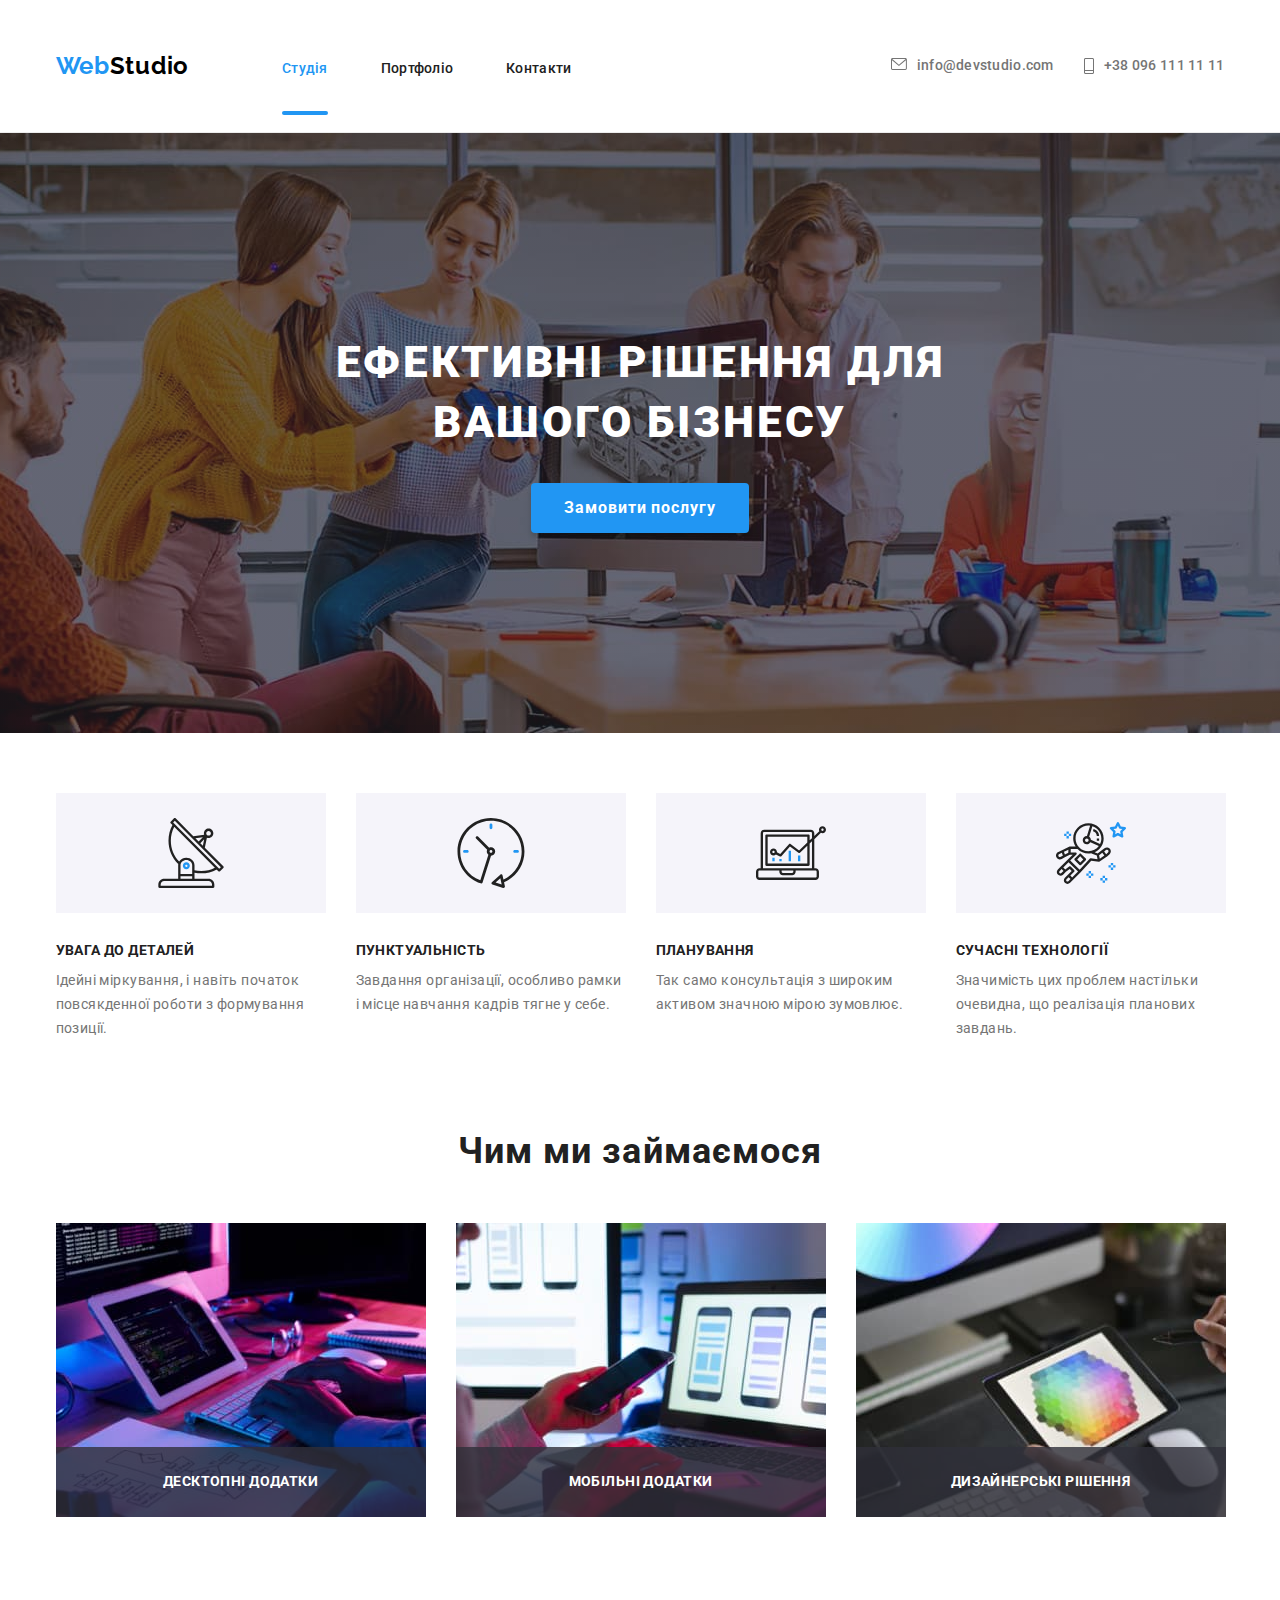
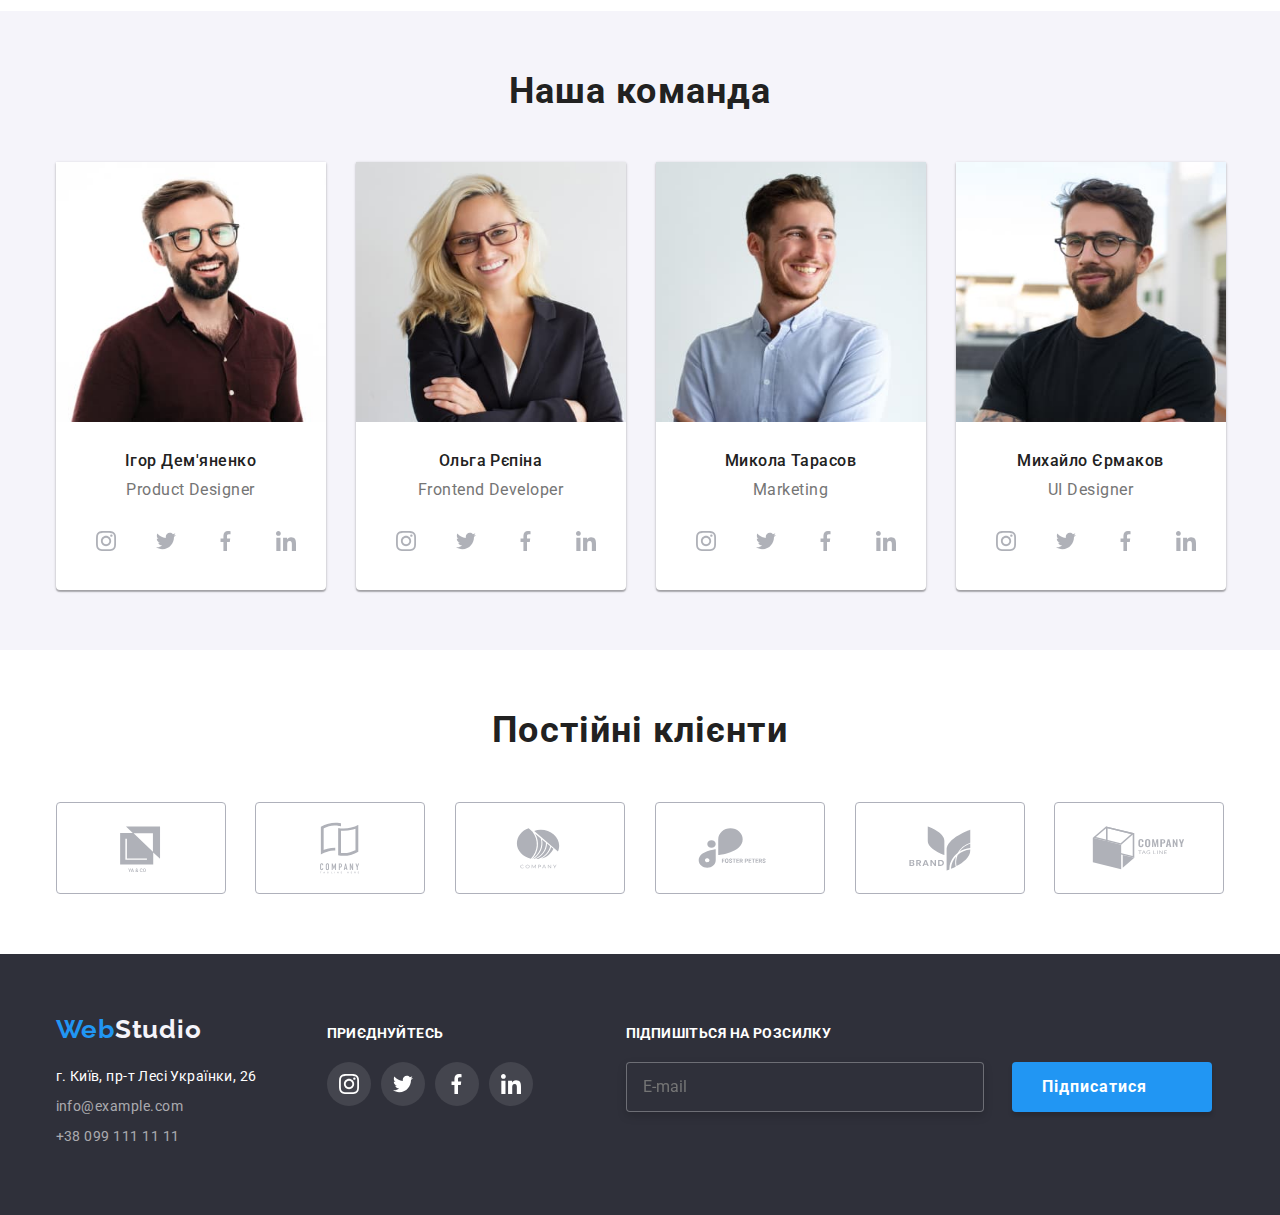
==== commit 7a5e5435: "сделала картинки" ====
--- a/index.html
+++ b/index.html
@@ -353,37 +353,55 @@
           <h2 class="section-work__text">Чим ми займаємося</h2>
           <ul class="work-list action">
             <li class="work-list__item box">
-              <img
-                class="work-list__image"
-                src="./images/img-6.jpg"
-                alt="image programer working his desk office"
-                width="370"
-                height="294"
-              />
+              <picture>
+                <source
+                  srcset="./images/comp.jpg 1x, ./images/comp@2x.jpg 2x"
+                  media="(min-width: 1200px)"
+                />
+                <img
+                  class="work-list__image"
+                  src="./images/img-6.jpg"
+                  alt="image programer working his desk office"
+                  width="370"
+                  height="294"
+                />
+              </picture>
               <div class="overlay">
                 <p class="overlay-title">Десктопні додатки</p>
               </div>
             </li>
             <li class="work-list__item box">
-              <img
-                class="work-list__image"
-                src="./images/img-7.jpg"
-                alt="designers are developing application smartphones team creators is working interface mobile"
-                width="370"
-                height="294"
-              />
+              <picture>
+                <source
+                  srcset="./images/tel.jpg 1x, ./images/tel@2x.jpg 2x"
+                  media="(min-width: 1200px)"
+                />
+                <img
+                  class="work-list__image"
+                  src="./images/img-7.jpg"
+                  alt="designers are developing application smartphones team creators is working interface mobile"
+                  width="370"
+                  height="294"
+                />
+              </picture>
               <div class="overlay">
                 <p class="overlay-title">Мобільні додатки</p>
               </div>
             </li>
             <li class="work-list__item box">
-              <img
-                class="work-list__image"
-                src="./images/img-8.jpg"
-                alt="creative artist web designer with working colour selection graphic tablet "
-                width="370"
-                height="294"
-              />
+              <picture>
+                <source
+                  srcset="./images/tab.jpg 1x, ./images/tab@2x.jpg 2x"
+                  media="(min-width: 1200px)"
+                />
+                <img
+                  class="work-list__image"
+                  src="./images/img-8.jpg"
+                  alt="creative artist web designer with working colour selection graphic tablet "
+                  width="370"
+                  height="294"
+                />
+              </picture>
               <div class="overlay">
                 <p class="overlay-title">Дизайнерські рішення</p>
               </div>
@@ -397,15 +415,29 @@
           <h2 class="header">Наша команда</h2>
           <ul class="team-cards">
             <li class="team">
-              <img
-                class="team-image"
-                src="./images/img-2.jpg"
-                alt="foto men"
-                width="270"
-                height="260"
-              />
+              <picture>
+                <source
+                  srcset="./images/igor-1.jpg 1x, ./images/igor-1@2x.jpg 2x"
+                  media="(min-width: 1200px)"
+                />
+                <source
+                  srcset="./images/igor-1.jpg 1x, ./images/igor-1@2x.jpg 2x"
+                  media="(min-width: 768px)"
+                />
+                <source
+                  srcset="./images/igor-1.jpg 1x, ./images/igor-1@2x.jpg 2x"
+                  media="(max-width: 767px)"
+                />
+                <img
+                  class="team-image"
+                  src="./images/img-2.jpg"
+                  alt="foto men"
+                  width="270"
+                  height="260"
+                />
+              </picture>
               <div class="team-employee">
-                <h3 class="team-employee__name">Игорь Демьяненко</h3>
+                <h3 class="team-employee__name">Ігор Дем'яненко</h3>
                 <p class="team-employee__position">Product Designer</p>
                 <ul class="social-networks">
                   <li class="social-networks__list">
@@ -469,15 +501,29 @@
             </li>
 
             <li class="team">
-              <img
-                class="team-image"
-                src="./images/img-3.jpg"
-                alt="foto woman"
-                width="270"
-                height="260"
-              />
+              <picture>
+                <source
+                  srcset="./images/olga-2.jpg 1x, ./images/olga-2@2x.jpg 2x"
+                  media="(min-width: 1200px)"
+                />
+                <source
+                  srcset="./images/olga-2.jpg 1x, ./images/olga-2@2x.jpg 2x"
+                  media="(min-width: 768px)"
+                />
+                <source
+                  srcset="./images/olga-2.jpg 1x, ./images/olga-2@2x.jpg 2x"
+                  media="(max-width: 767px)"
+                />
+                <img
+                  class="team-image"
+                  src="./images/img-3.jpg"
+                  alt="foto woman"
+                  width="270"
+                  height="260"
+                />
+              </picture>
               <div class="team-employee">
-                <h3 class="team-employee__name">Ольга Репина</h3>
+                <h3 class="team-employee__name">Ольга Рєпіна</h3>
                 <p class="team-employee__position">Frontend Developer</p>
                 <ul class="social-networks">
                   <li class="social-networks__list">
@@ -541,15 +587,29 @@
             </li>
 
             <li class="team">
-              <img
-                class="team-image"
-                src="./images/img-4.jpg"
-                alt="foto men"
-                width="270"
-                height="260"
-              />
+              <picture>
+                <source
+                  srcset="./images/mikola-3.jpg 1x, ./images/mikola-3@2x.jpg 2x"
+                  media="(min-width: 1200px)"
+                />
+                <source
+                  srcset="./images/mikola-3.jpg 1x, ./images/mikola-3@2x.jpg 2x"
+                  media="(min-width: 768px)"
+                />
+                <source
+                  srcset="./images/mikola-3.jpg 1x, ./images/mikola-3@2x.jpg 2x"
+                  media="(max-width: 767px)"
+                />
+                <img
+                  class="team-image"
+                  src="./images/img-4.jpg"
+                  alt="foto men"
+                  width="270"
+                  height="260"
+                />
+              </picture>
               <div class="team-employee">
-                <h3 class="team-employee__name">Николай Тарасов</h3>
+                <h3 class="team-employee__name">Микола Тарасов</h3>
                 <p class="team-employee__position">Marketing</p>
                 <ul class="social-networks">
                   <li class="social-networks__list">
@@ -613,15 +673,38 @@
             </li>
 
             <li class="team">
-              <img
-                class="team-image"
-                src="./images/img-5.jpg"
-                alt="foto men"
-                width="270"
-                height="260"
-              />
+              <picture>
+                <source
+                  srcset="
+                    ./images/mihaylo-4.jpg    1x,
+                    ./images/mihaylo-4@2x.jpg 2x
+                  "
+                  media="(min-width: 1200px)"
+                />
+                <source
+                  srcset="
+                    ./images/mihaylo-4.jpg    1x,
+                    ./images/mihaylo-4@2x.jpg 2x
+                  "
+                  media="(min-width: 768px)"
+                />
+                <source
+                  srcset="
+                    ./images/mihaylo-4.jpg    1x,
+                    ./images/mihaylo-4@2x.jpg 2x
+                  "
+                  media="(max-width: 767px)"
+                />
+                <img
+                  class="team-image"
+                  src="./images/img-5.jpg"
+                  alt="foto men"
+                  width="270"
+                  height="260"
+                />
+              </picture>
               <div class="team-employee">
-                <h3 class="team-employee__name">Михаил Ермаков</h3>
+                <h3 class="team-employee__name">Михайло Єрмаков</h3>
                 <p class="team-employee__position">UI Designer</p>
                 <ul class="social-networks">
                   <li class="social-networks__list">
@@ -898,6 +981,6 @@
       </div>
     </footer>
     <script src="./js/mobile-menu.js"></script>
-    <!--<script src="./js/modal.js"></script>-->
+    <script src="./js/modal.js"></script>
   </body>
 </html>
--- a/css/main.min.css
+++ b/css/main.min.css
@@ -1 +1 @@
-:root{--title-fon: #ffffff;--primary-text-color: #212121;--title-text-color: #757575;--accent-color: #2196f3;--hero-fon: #2f303a;--main-section: #f5f4fa;--logo-fon: #000000;--text-fon: rgba(33, 150, 243, 1);--text-fon-black: rgba(0, 0, 0, 1);--footer-color: rgba(255, 255, 255, 0.6);--portfolio-bg-color: rgba(238, 238, 238, 1);--sections-bg-color: #e5e5e5;--portfolio-button-fon: rgba(245, 244, 250, 1);--line: #ececec;--icons-color: #afb1b8;--icons-bg-color: rgba(255, 255, 255, 0.1);--hover-color-transition: cubic-bezier(0.4, 0, 0.2, 1)}.visually-hidden{position:absolute;width:1px;height:1px;margin:-1px;padding:0;overflow:hidden;border:0;clip:rect(0 0 0 0)}body{font-family:"Roboto",sans-serif;font-style:normal;background-color:var(--title-fon);color:var(--primary-text-color);letter-spacing:.03em;margin:auto;margin-top:0;margin-bottom:auto}html{box-sizing:border-box;line-height:0}*,*::before,*::after{box-sizing:border-box;padding:0;margin:0}h1,h2,h3,h4,h5,h6,p{margin:0}form{display:block}ul{list-style:none}.container{padding-left:15px;padding-right:15px;margin:0 auto;align-items:baseline}@media screen and (min-width: 480px)and (max-width: 767px){.container{width:480px;margin-left:auto;margin-right:auto}}@media screen and (min-width: 768px){.container{width:720px}}@media screen and (min-width: 1200px){.container{width:1199px}}.page-header__logo{display:block;font-family:"Raleway",sans-serif;font-weight:700;color:var(--text-fon-black);font-size:26px;line-height:1.19;letter-spacing:.03em;text-decoration:none;padding-top:16px;padding-bottom:16px}.page-header__logo-first-letters{color:var(--text-fon)}@media screen and (min-width: 768px){.page-header__logo{font-size:24px;line-height:1.16;padding-top:26px;padding-bottom:26px}}@media screen and (min-width: 1200px){.page-header__logo{padding-top:24px;padding-bottom:25px}}@media screen and (max-width: 767px){.section-work{display:none}.menu-mobile{position:fixed;top:0;left:0;width:100%;height:100%;background-color:var(--title-fon);z-index:1000;opacity:0;visibility:hidden;pointer-events:none;transition:opacity 500ms linear,visibility 500ms linear}.menu-mobile__container{position:relative;padding-top:48px;padding-bottom:48px;display:flex;flex-direction:column}.page-header{border:1px solid #ececec}.page-header__container{display:flex;align-items:center;justify-content:space-between}.menu-hidden{display:none}.menu-mobile.is-open{opacity:1;visibility:visible;pointer-events:auto}.menu-button{margin:0;padding:0;border:none;background-color:rgba(0,0,0,0)}.menu-button__close{position:absolute;margin:0;padding:0;border:none;background-color:rgba(0,0,0,0);line-height:0;top:21px;right:25.33px;left:436px;bottom:756.33px}.menu-mobile__nav{margin-top:48px;margin-bottom:302px}.menu-mobile__item{margin-right:221px;margin-bottom:32px}.menu-mobile__item-link{position:relative;font-style:normal;font-weight:500;font-size:40px;line-height:1.17;text-align:center;letter-spacing:.02em;text-decoration:none;margin-bottom:32px;color:var(--primary-text-color)}.hover{color:var(--accent-color)}.menu-mobile__contacts{margin-bottom:64px}.menu-mobile__contacts-item{margin-bottom:32px}.menu-mobile__contacts-tel{position:relative;font-weight:500;font-size:34px;line-height:1.17;letter-spacing:.02em;text-decoration:none;color:var(--accent-color)}.menu-mobile__contacts-mail{position:relative;font-weight:500;font-size:24px;line-height:1.16;letter-spacing:.02em;text-decoration:none;color:var(--title-text-color)}.menu-mobile__socials{display:flex;flex-wrap:wrap}.menu-mobile__socials-link{display:flex;align-items:center;font-weight:500;font-size:18px;line-height:1.22;letter-spacing:.02em;color:var(--accent-color);text-decoration:none}.menu-mobile__socials-item:not(:last-child) .menu-mobile__socials-link::after{content:"";width:22px;height:1px;background-color:rgba(33,33,33,.2);transform:rotate(90deg)}}@media screen and (min-width: 768px)and (max-width: 1199px){.menu-mobile{display:none}.menu-button{display:none}.section-work{display:none}.page-header{font-family:"Releway",sans-serif;font-weight:700;font-size:26px;line-height:1.19;letter-spacing:.03em;border-bottom:1px solid #ececec;background-color:var(--title-fon);padding-top:26px;padding-bottom:26px}.page-header__container{display:flex;align-items:center;justify-content:space-between}.page-header__logo{margin-right:88px}.page-header__nav{display:flex;align-items:center}.navigation-menu{display:flex;align-items:center}.navigation-menu__item:not(:last-child){margin-right:51px}.navigation-menu__link{font-family:"Roboto";font-weight:500;font-size:14px;line-height:1.14;letter-spacing:.02em;color:var(--primary-text-color);text-decoration:none;transition:250ms cubic-bezier(0.4, 0, 0.2, 1) color;fill:var(--icons-color)}.navigation-menu__link:hover,.navigation-menu__link:focus{color:var(--accent-color)}.page-studio{color:var(--accent-color)}.page-portfolio{color:var(--accent-color)}.navigation-menu__link::after{content:"";display:block;bottom:0;width:100%;height:4px;background:var(--accent-color);border-radius:2px;opacity:0;transition:250ms cubic-bezier(0.4, 0, 0.2, 1) opacity;transform:translateY(32px)}.navigation-menu__link:hover::after,.navigation-menu__link:focus::after{opacity:1}.page-studio::after,.page-studio:hover::after{opacity:1}.page-portfolio::after,.page-portfolio:hover::after{opacity:1}.navigation-menu.space{color:var(--accent-color);font-family:"Roboto";font-weight:500;font-size:14px;line-height:1.14;letter-spacing:.02em;color:var(--primary-text-color);text-decoration:none;transition:250ms cubic-bezier(0.4, 0, 0.2, 1) color;position:relative;fill:var(--icons-color)}.navigation-menu.space:hover,.navigation-menu.space:focus{color:var(--accent-color)}.navigation-menu.space{color:var(--accent-color)}.navigation-contacts{padding-top:21px;padding-bottom:21px;padding-left:15px;margin-left:90px}.navigation-contacts__item:not(:last-child){margin-bottom:10px}.navigation-menu__item:first-child{margin-left:0px}.navigation-contacts__link{display:flex;font-family:"Roboto";font-weight:500;font-size:12px;line-height:1.16;letter-spacing:.02em;color:var(--title-text-color);background-color:var(--title-fon);text-decoration:none;text-align:center;transition:250ms cubic-bezier(0.4, 0, 0.2, 1) color;fill:var(--icons-color)}.navigation-contacts__link:hover,.navigation-contacts__link:focus{color:var(--accent-color)}.navigation-contacts__link:hover::after,.navigation-contacts__link:focus::after{opacity:1}.navigation-contacts.space{color:var(--accent-color)}.navigation-contacts__icon-email{margin-right:10px;fill:currentColor;transition:250ms cubic-bezier(0.4, 0, 0.2, 1) background}.navigation-contacts__icon-email:hover,.navigation-contacts__icon-email:focus{fill:var(--accent-color)}.navigation-contacts__icon-tell{margin-right:10px;fill:currentColor;transition:250ms cubic-bezier(0.4, 0, 0.2, 1) background}.navigation-contacts__icon-tell:hover,.navigation-contacts__icon-tell:focus{fill:var(--accent-color)}.navigation-contacts__icon-tell{margin-right:10px;fill:currentColor;transition:250ms cubic-bezier(0.4, 0, 0.2, 1) background}.navigation-contacts__icon-tell:hover,.navigation-contacts__icon-tell:focus{fill:var(--accent-color)}}.backdrop{position:fixed;top:0;left:0;width:100%;height:100%;background:rgba(0,0,0,.2);z-index:100;transition:250ms var(--hover-color-transition)}.backdrop.is-hidden{opacity:0;visibility:hidden;pointer-events:none}.modal{position:absolute;top:50%;left:50%;transform:translate(-50%, -50%);width:528px;height:581px;background:var(--title-fon);box-shadow:0px 1px 3px rgba(0,0,0,.12),0px 1px 1px rgba(0,0,0,.14),0px 2px 1px rgba(0,0,0,.2);border-radius:4px;transition:250ms cubic-bezier(0.4, 0, 0.2, 1) box-shadow;padding:40px}.modal-close{position:absolute;top:8px;right:8px;width:30px;height:30px;border:1px solid rgba(0,0,0,.1);border-radius:50%;fill:var(--logo-fon);transition:250ms cubic-bezier(0.4, 0, 0.2, 1) background}.modal-close__icon{display:block;position:absolute;margin:auto;top:0;bottom:0;right:0;left:0}.modal-close__icon:hover,.modal-close__icon:focus{cursor:pointer;fill:var(--accent-color)}.modal-box{text-align:center;top:75px;left:41px;right:39px;bottom:164px}.modal-box__title{margin-bottom:30px;font-weight:700;font-size:20px;line-height:1.15;text-align:center;letter-spacing:.03em;color:var(--primary-text-color)}.modal-form{display:flex;flex-direction:column}.modal-form__title{display:flex;flex-direction:column;margin-bottom:28px;position:relative}.modal-form__label{position:absolute;top:-18px;font-weight:400;font-size:12px;line-height:1.16;letter-spacing:.01em;color:var(--title-text-color);margin-bottom:4px}.modal-form__input{width:100%;padding:11px;padding-left:42px;outline:none;height:40px;border:1px solid rgba(33,33,33,.2);border-radius:4px;transition:250ms cubic-bezier(0.4, 0, 0.2, 1) border-color}.modal-form__input:focus{outline:none;border-color:var(--accent-color)}.modal-form__icon{fill:currentColor;position:absolute;left:12px;bottom:50%;transform:translateY(50%);transition:250ms cubic-bezier(0.4, 0, 0.2, 1) color}.modal-form__input:focus+.modal-form__icon{fill:#188ce8}.modal-form__icon:hover,.modal-form__icon:focus{color:var(--accent-color)}.modal-form__textarea{display:block;font-family:"Roboto";font-style:normal;font-size:12px;line-height:1.16;letter-spacing:.01em;color:rgba(117,117,117,.5);margin-bottom:0;height:120px;resize:none;border:1px solid rgba(33,33,33,.2);border-radius:4px;padding:11px;outline:none;transition:250ms cubic-bezier(0.4, 0, 0.2, 1) border-color}.modal-form__textarea:focus{outline:none;border-color:var(--accent-color)}.checkbox-container{position:relative;display:block}.label{font-size:14px;letter-spacing:.03em;cursor:pointer}.label::before{display:inline-block;content:"";width:16px;height:15px;border:1px solid var(--primary-text-color);cursor:pointer;border-radius:2px;position:relative;top:2px;right:9px;bottom:5px;left:0px}.checkbox:checked+.label::before{background-color:var(--accent-color);background-image:url(../images/check-on.svg);background-repeat:no-repeat;background-position:-10% -40%;border:1px solid rgba(0,0,0,0);transition:250ms cubic-bezier(0.4, 0, 0.2, 1) background-color}.checkbox:focus+.label::before{outline:1px solid var(--accent-color)}.label-info{font-weight:400;font-size:14px;line-height:1.71;letter-spacing:.03em;text-decoration-line:underline;color:var(--accent-color)}.label-info:focus,.label-info:hover{color:var(--accent-color)}.modal-form__btn{width:200px;height:50px;color:var(--title-fon);background:#188ce8;border:none;border-radius:4px;box-shadow:0px 4px 4px rgba(0,0,0,.15);font-family:"Roboto";font-style:normal;font-weight:700;font-size:16px;line-height:1.88;letter-spacing:.06em;cursor:pointer;margin-top:30px}.modal-form__btn:hover{background-color:var(--accent-color)}.box{position:relative}.overlay{position:absolute;bottom:0;width:100%;height:70px;background:rgba(47,48,58,.8);transition:transform 250ms ease}.overlay-title{font-weight:700;font-size:14px;line-height:1.14;padding-top:27px;text-align:center;letter-spacing:.03em;text-transform:uppercase;color:var(--title-fon)}.social-networks{display:flex;justify-content:center;margin-top:16px}.social-networks__list{margin-left:10px}.social-networks__icon{fill:var(--icons-color);width:20px;height:20px;transition:250ms cubic-bezier(0.4, 0, 0.2, 1) fill}.social-networks__net{display:flex;justify-content:center;align-items:center;width:50px;height:50px;border-radius:50%;background-color:var(--title-fon);border:4px solid rgba(0,0,0,0);transition:250ms cubic-bezier(0.4, 0, 0.2, 1) background-color}.social-networks__net:hover,.social-networks__net:focus{background-color:var(--accent-color);border:4px solid rgba(0,0,0,0);border-radius:50%}.social-networks__net:hover .social-networks__icon,.social-networks__net:focus .social-networks__icon{fill:var(--title-fon)}.footer-logo{font-family:"Raleway",sans-serif;font-weight:700;color:var(--main-section);font-size:26px;line-height:1.19;letter-spacing:.03em;text-decoration:none;margin-bottom:20px}.footer-logo__first-letters{color:var(--accent-color)}.footer-socials__link{font-weight:700;font-size:14px;line-height:1.14;letter-spacing:.03em;text-transform:uppercase;color:var(--title-fon);margin-bottom:20px}.footer-icons{display:flex;align-items:center}@media screen and (min-width: 480px)and (max-width: 767px){.footer-icons{margin:auto}}.footer-socials__item:not(:last-child){margin-right:10px}.footer-socials__net{display:flex;justify-content:center;align-items:center;width:44px;height:44px;background-color:var(--icons-bg-color);border:4px solid rgba(0,0,0,0);border-radius:50%;transition:250ms cubic-bezier(0.4, 0, 0.2, 1) background-color}.footer-socials__net:hover,.footer-socials__net:focus{background-color:var(--accent-color);border:4px solid rgba(0,0,0,0);border-radius:50%}.footer-socials__icon{fill:var(--title-fon);width:20px;height:20px}.footer-email__link{margin-bottom:20px;text-align:start;font-family:"Roboto";font-style:normal;font-weight:700;font-size:14px;line-height:1.14;letter-spacing:.03em;text-transform:uppercase;color:var(--title-fon)}.footer-email__form{display:flex}.footer-email__input{padding-left:16px;padding-top:15px;padding-bottom:15px;padding-right:295px;width:358px;height:50px;background:#2f303a;color:rgba(255,255,255,.6);border:1px solid rgba(255,255,255,.3);border-radius:4px;filter:drop-shadow(0px 4px 4px rgba(0, 0, 0, 0.15))}.footer-email__button{display:flex;justify-content:center;align-items:center;text-align:center;margin-left:28px;width:200px;height:50px;font-family:"Roboto";font-style:normal;font-weight:700;font-size:16px;line-height:1.88;letter-spacing:.06em;background:var(--accent-color);border-radius:4px;color:var(--title-fon);box-shadow:0px 4px 4px rgba(0,0,0,.15);cursor:pointer;border:none;padding-top:10px;padding-bottom:10px}.footer-email__icon{fill:var(--title-fon);margin-left:10px}@media screen and (min-width: 480px)and (max-width: 767px){.footer-email__link{text-align:center}.footer-email__form{flex-wrap:wrap}.footer-email__input{width:450px;margin-bottom:20px}.footer-email__button{margin:auto}}@media screen and (min-width: 768px)and (max-width: 1199px){.footer-email{margin:auto}.footer-email__link{text-align:center}.footer-email__form{flex-wrap:wrap;flex-direction:column}.footer-email__input{width:450px;margin-bottom:20px}.footer-email__button{margin:auto}}@media screen and (min-width: 1200px){.footer-email{margin-left:93px}}.button-set{text-align:center}.button-set__btn{font-weight:500;font-size:16px;line-height:1.6;text-align:center;letter-spacing:.03em;color:var(--primary-text-color);background-color:var(--main-section);border-radius:4px;cursor:pointer}.button-set__btn:hover,.button-set__btn:focus{color:var(--title-fon);background-color:var(--accent-color);box-shadow:0px 3px 1px rgba(0,0,0,.1),0px 1px 2px rgba(0,0,0,.8),0px 2px 2px rgba(0,0,0,.12)}.button{font-weight:500;font-size:16px;line-height:1.6;text-align:center;letter-spacing:.03em;background-color:var(--main-section)}.button-set_list{margin:0;display:inline-block;padding-top:0;padding-right:8px}.button-set__btn{position:static;font-weight:500;font-size:16px;line-height:1.6;text-align:center;letter-spacing:.03em;background-color:var(--title-fon);border-radius:4px;border-color:rgba(0,0,0,0);transition-property:background-color 250ms cubic-bezier(0.4, 0, 0.2, 1),background-color 250ms cubic-bezier(0.4, 0, 0.2, 1),box-shadow 0px 3px 1px rgba(0,0,0,.1),0px 1px 2px rgba(0,0,0,.8),0px 2px 2px rgba(0,0,0,.12);display:flex;padding:6px 22px;background:var(--main-section)}.button{font-weight:500;font-size:16px;line-height:1.6;text-align:center;letter-spacing:.03em;background-color:var(--title-fon);border-radius:4px}.menu-list{padding:20px 24px;position:relative;background-color:var(--title-fon);border:1px solid #eee;z-index:2}.menu-list__name{font-weight:700;font-size:18px;line-height:2;letter-spacing:.06em;color:var(--primary-text-color);list-style:none;margin-bottom:4px}.menu-list__link{font-weight:400;font-size:16px;line-height:1.8;letter-spacing:.03em;color:var(--title-text-color);list-style:none;margin-top:4px}.projects-portfolio__net{font-weight:500;font-size:16px;line-height:1.6;letter-spacing:.03em;text-decoration:none;color:var(--primary-text-color);border-top:0px;transition:250ms cubic-bezier(0.4, 0, 0.2, 1) background}.container-projects{width:1200px;padding-left:15px;padding-right:15px;margin-left:auto;margin-right:auto}.projects-portfolio{display:flex;flex-wrap:wrap;margin-top:50px;padding-bottom:94px;gap:30px}.projects-portfolio__cards{width:370px;display:flexbox;margin-left:0}.projects-portfolio__cards:hover,.projects-portfolio__cards:focus-within{box-shadow:0px 1px 1px rgba(0,0,0,.12),0px 4px 4px rgba(0,0,0,.6),1px 4px 6px rgba(0,0,0,.16)}.projects-portfolio__cards:nth-child(3n){margin-right:0}.projects-portfolio__cards:nth-last-child(-n+3){margin-bottom:0}.projects-portfolio__img{display:block;width:100%}.box1{position:relative;overflow:hidden;z-index:1}.box1:hover .overlay-portfolio{transform:translateY(0)}.overlay-portfolio{position:absolute;bottom:109px;width:100%;height:294px;padding:63px 24px;background:rgba(33,150,243,.9);transform:translateY(100%);transition:250ms cubic-bezier(0.4, 0, 0.2, 1) transform}.overlay-portfolio__text{font-weight:400;font-size:18px;line-height:1.5;letter-spacing:.03em;color:var(--title-fon)}@media screen and (min-width: 768px)and (max-width: 1199px){.projects-portfolio{width:720px;display:flex;flex-wrap:wrap;justify-content:space-between;row-gap:30px}}@media screen and (min-width: 480px)and (max-width: 767px){.projects-portfolio{width:450px}}@media screen and (min-width: 1200px){.menu-mobile{display:none}.menu-button{display:none}.page-header{font-family:"Releway",sans-serif;font-weight:700;font-size:26px;line-height:1.19;letter-spacing:.03em;border-bottom:1px solid #ececec;background-color:var(--title-fon);padding-top:26px;padding-bottom:26px}.page-header__container{display:flex;align-items:center;justify-content:space-between}.page-header__logo{margin-right:93px}.page-header__nav{display:flex;align-items:center}.navigation-menu{display:flex;align-items:center}.navigation-menu__item:not(:last-child){margin-right:53px}.navigation-menu__link{font-family:"Roboto";font-weight:500;font-size:14px;line-height:1.14;letter-spacing:.02em;color:var(--primary-text-color);text-decoration:none;transition:250ms cubic-bezier(0.4, 0, 0.2, 1) color;fill:var(--icons-color)}.navigation-menu__link:hover,.navigation-menu__link:focus{color:var(--accent-color)}.page-studio{color:var(--accent-color)}.page-portfolio{color:var(--accent-color)}.navigation-menu__link::after{content:"";display:block;bottom:0;width:100%;height:4px;background:var(--accent-color);border-radius:2px;opacity:0;transition:250ms cubic-bezier(0.4, 0, 0.2, 1) opacity;transform:translateY(32px)}.navigation-menu__link:hover::after,.navigation-menu__link:focus::after{opacity:1}.page-studio::after,.page-studio:hover::after{opacity:1}.page-portfolio::after,.page-portfolio:hover::after{opacity:1}.navigation-menu.space{color:var(--accent-color);font-family:"Roboto";font-weight:500;font-size:14px;line-height:1.14;letter-spacing:.02em;color:var(--primary-text-color);text-decoration:none;transition:250ms cubic-bezier(0.4, 0, 0.2, 1) color;position:relative;fill:var(--icons-color)}.navigation-menu.space:hover,.navigation-menu.space:focus{color:var(--accent-color)}.navigation-menu.space{color:var(--accent-color)}.navigation-contacts{display:flex;align-items:center;padding-top:32px;padding-bottom:32px;margin-left:96px}.navigation-contacts__item:not(:last-child){margin-right:30px}.navigation-menu__item:first-child{margin-left:0px}.navigation-contacts__link{display:flex;font-family:"Roboto";font-weight:500;font-size:14px;line-height:1.14;letter-spacing:.02em;color:var(--title-text-color);background-color:var(--title-fon);text-decoration:none;text-align:center;transition:250ms cubic-bezier(0.4, 0, 0.2, 1) color;fill:var(--icons-color)}.navigation-contacts__link:hover,.navigation-contacts__link:focus{color:var(--accent-color)}.navigation-contacts__link:hover::after,.navigation-contacts__link:focus::after{opacity:1}.navigation-contacts.space{color:var(--accent-color)}.navigation-contacts__icon-email{margin-right:10px;fill:currentColor;transition:250ms cubic-bezier(0.4, 0, 0.2, 1) background}.navigation-contacts__icon-email:hover,.navigation-contacts__icon-email:focus{fill:var(--accent-color)}.navigation-contacts__icon-tell{margin-right:10px;fill:currentColor;transition:250ms cubic-bezier(0.4, 0, 0.2, 1) background}.navigation-contacts__icon-tell:hover,.navigation-contacts__icon-tell:focus{fill:var(--accent-color)}.navigation-contacts__icon-tell{margin-right:10px;fill:currentColor;transition:250ms cubic-bezier(0.4, 0, 0.2, 1) background}.navigation-contacts__icon-tell:hover,.navigation-contacts__icon-tell:focus{fill:var(--accent-color)}}.section{padding-top:94px;padding-bottom:94px;margin-top:0px;margin-bottom:0px}@media screen and (min-width: 480px){.section{padding-top:60px;padding-bottom:60px;margin-left:0px;margin-right:0px}}@media screen and (min-width: 768px){.section{padding-top:60px;padding-bottom:60px;margin-left:0px;margin-right:0px}}@media screen and (min-width: 1200px){.section{padding-top:60px;padding-bottom:60px;margin-left:0px;margin-right:0px}}@media screen and (min-width: 480px){.section-main{background-image:linear-gradient(to right, rgba(47, 48, 58, 0.4), rgba(47, 48, 58, 0.4)),url(/images/adaptive-images/mobile-img.jpg);background-repeat:no-repeat;background-position:center;background-size:cover;display:flex;letter-spacing:.06em;background-color:var(--hero-fon);margin:0 auto;text-align:center;padding-top:200px;padding-bottom:200px}.section-main__text{max-width:696px;margin:0 auto;font-weight:900;font-size:44px;line-height:1.36;letter-spacing:.06em;text-align:center;text-transform:uppercase;color:var(--title-fon)}}@media screen and (min-width: 768px){.section-main{background-image:linear-gradient(to right, rgba(47, 48, 58, 0.4), rgba(47, 48, 58, 0.4)),url(/images/adaptive-images/tablet-img.jpg);background-repeat:no-repeat;background-position:center;background-size:cover;display:flex;letter-spacing:.06em;background-color:var(--hero-fon);margin:0 auto;text-align:center;padding-top:200px;padding-bottom:200px}.section-main__text{max-width:696px;margin:0 auto;font-weight:900;font-size:44px;line-height:1.36;letter-spacing:.06em;text-align:center;text-transform:uppercase;color:var(--title-fon)}}@media screen and (min-width: 1200px){.section-main{max-width:1600px;height:600px;background-image:linear-gradient(to right, rgba(47, 48, 58, 0.4), rgba(47, 48, 58, 0.4)),url(/images/adaptive-images/desktop.jpg);background-repeat:no-repeat;background-position:center;background-size:cover;display:flex;letter-spacing:.06em;background-color:var(--hero-fon);margin:0 auto;text-align:center;padding-top:200px;padding-bottom:200px}.section-main__text{max-width:696px;margin:0 auto;font-weight:900;font-size:44px;line-height:1.36;letter-spacing:.06em;text-align:center;text-transform:uppercase;color:var(--title-fon)}}@media screen and (min-width: 1200px)and (min-device-pixel-ratio: 2),screen and (min-width: 1200px)and (min-resolution: 192dpi),screen and (min-width: 1200px)and (min-resolution: 2dppx){.section-main{background-image:linear-gradient(rgba(47, 48, 58, 0.4), rgba(47, 48, 58, 0.4)),url("/images/adaptive-images/desktop@2x.jpg")}}@media screen and (min-width: 768px)and (min-device-pixel-ratio: 2),screen and (min-width: 768px)and (min-resolution: 192dpi),screen and (min-width: 768px)and (min-resolution: 2dppx){.section-main{background-image:linear-gradient(rgba(47, 48, 58, 0.4), rgba(47, 48, 58, 0.4)),url("/images/adaptive-images/tablet-img@2x.jpg")}}@media screen and (min-width: 480px)and (min-device-pixel-ratio: 2),screen and (min-width: 480px)and (min-resolution: 192dpi),screen and (min-width: 480px)and (min-resolution: 2dppx){.section-main{background-image:linear-gradient(rgba(47, 48, 58, 0.4), rgba(47, 48, 58, 0.4)),url("/images/adaptive-images/mobile-img@2x.jpg")}}.position{margin-bottom:30px}.section-main__btn{margin:0;padding:10px 32px;font-weight:700;font-size:16px;line-height:1.8;text-align:center;letter-spacing:.06em;color:var(--title-fon);border:1px solid rgba(0,0,0,0);background-color:var(--accent-color);box-shadow:0px 4px 4px rgba(0,0,0,.15);border-radius:4px}.section-main__btn:hover{background:var(--accent-color)}.section-main__container{padding:0 15px;margin:0 auto;min-height:80px}.item-list__title{font-weight:700;font-size:14px;line-height:1.14;letter-spacing:.03em;text-transform:uppercase;color:var(--primary-text-color);margin-bottom:10px}.item-list__text{font-weight:400;font-size:14px;line-height:1.71;letter-spacing:.03em;color:var(--title-text-color);text-align:initial}.item-list__item{width:270px;margin-bottom:30px}.item-list__icon{content:"";fill:var(--icons-color);width:270px;height:120px;background-position:center;background:var(--main-section);padding:25px 100px}@media screen and (max-width: 767px){.item-list__item{width:450px}.item-list__icon{width:450px;margin-bottom:30px}.item-list__title{text-align:center}}@media screen and (min-width: 768px)and (max-width: 1199px){.item-list{display:flex;flex-wrap:wrap}.item-list__item{flex-basis:calc((100% - 30px)/2)}.item-list__item:not(:nth-last-child(2n+1)){margin-right:30px}.item-list__item:not(:last-child){margin-bottom:30px}.item-list__icon{width:354px;height:120px;margin-bottom:30px}}@media screen and (min-width: 1200px){.section-item__list{display:flex;justify-content:space-between}.item-list{display:flex}.item-list__item{flex-basis:calc((100% - 90px)/4)}.item-list__item:not(:last-child){margin-right:30px}.item-list__icon{margin-bottom:30px}}.section-work{padding-top:0;padding-bottom:94px;margin:0 auto;min-height:80px}.section-work__text{font-weight:700;font-size:36px;line-height:1.16;text-align:center;letter-spacing:.03em}.work-list{margin-top:50px}.team{font-size:11px;font-weight:600;line-height:1.8;margin-right:30px;border-radius:0px 0px 4px 4px;background-color:var(--title-fon);box-shadow:0px 1px 3px rgba(0,0,0,.12),0px 1px 3px rgba(0,0,0,.14),0px 2px 1px rgba(0,0,0,.2);border-radius:0px 0px 4px 4px}.action{display:flex}.work-list__item{margin-right:30px}.work-list__item:last-child{margin-right:0px}.work-list__image{width:370px;height:294px}.our-team{background:var(--main-section)}.header{font-weight:700;font-size:36px;line-height:1.16;text-align:center;letter-spacing:.03em}@media screen and (min-width: 480px)and (max-width: 767px){.header{margin-bottom:30px}.team{width:450px;height:622px;margin-bottom:30px}.team-image{width:450px;height:460px}}@media screen and (min-width: 1200px){.team-cards{display:flex;justify-content:space-between;text-align:center;margin-top:50px}.team{width:270px;height:428px}.team-image{width:270px;height:260px;display:block}}@media screen and (min-width: 768px)and (max-width: 1199px){.header{font-size:28px;line-height:1.17;margin-bottom:30px}.team-cards{display:flex;flex-wrap:wrap;justify-content:center}.team:not(:nth-last-child(-n+2)){margin-bottom:30px}}.team-employee{padding-top:30px;padding-bottom:30px}.team-employee__name{font-weight:500;font-size:16px;line-height:1.18;text-align:center;letter-spacing:.03em;margin-bottom:10px}.team-employee__position{font-weight:400;font-size:16px;line-height:1.18;text-align:center;letter-spacing:.03em;color:var(--title-text-color)}.clients-company__net{width:170px;height:92px;border:1px solid #afb1bb;border-radius:4px;display:flex;transition:250ms cubic-bezier(0.4, 0, 0.2, 1) border}.clients-company__net:hover,.clients-company__net:focus{border:1px solid #2196f3;fill:var(--accent-color)}.clients-company__icon{width:170px;height:92px;padding:16px 32px;fill:var(--icons-color);transition:250ms cubic-bezier(0.4, 0, 0.2, 1) fill}.clients-company__icon:hover,.clients-company__icon:focus{fill:var(--accent-color)}.clients-company__net:hover .clients-company__icon,.clients-company__net:focus .clients-company__icon{fill:var(--accent-color)}@media screen and (min-width: 480px)and (max-width: 767px){.team-cards{display:flex;flex-wrap:wrap;justify-content:center}.clients-company{margin-bottom:30px;margin-right:30px}}@media screen and (min-width: 768px)and (max-width: 1199px){.clients-company{display:flex;justify-content:space-between;gap:30px;width:calc((100% - 60px)/3);margin-bottom:30px}}.footer{padding-top:60px;padding-bottom:60px;background-color:#2f303a}.address{font-weight:400;font-size:14px;line-height:1.14;text-decoration:none;margin-top:20px}.container-footer__contacts{font-weight:400;font-style:normal;font-size:14px;line-height:1.14;text-decoration:none}.container-footer__item{height:21px;text-decoration:none;margin-bottom:9px}.footer-contacts__item{font-weight:400;font-size:14px;line-height:1.71;letter-spacing:.03em;color:var(--title-fon);text-decoration:none;transition:250ms cubic-bezier(0.4, 0, 0.2, 1) color}.footer-contacts__item:hover,.footer-contacts__item:focus{color:var(--accent-color)}.footer-contacts__item:hover,.footer-contacts__item:focus{color:var(--accent-color)}.footer-contacts__mail{font-weight:400;font-size:14px;line-height:1.71;color:var(--footer-color);text-decoration:none;transition:250ms cubic-bezier(0.4, 0, 0.2, 1) color}.footer-contacts__mail:hover,.footer-contacts__mail:focus{color:var(--accent-color)}.footer-contacts__tel{font-weight:400;font-size:14px;line-height:1.71;color:var(--footer-color);text-decoration:none;transition:250ms cubic-bezier(0.4, 0, 0.2, 1) color}.footer-contacts__tel:hover,.footer-contacts__tel:focus{color:var(--accent-color)}@media screen and (min-width: 480px)and (max-width: 767px){.link-icon{text-align:center;flex-wrap:wrap}.footer-list{margin-bottom:60px}.footer-socials{display:flex;margin-bottom:60px}.thumb{display:flex;flex-direction:column}}@media screen and (min-width: 768px)and (max-width: 1199px){.link-icon{display:flex;flex-wrap:wrap;text-align:center;justify-content:center}.footer-socials{text-align:center;margin-left:165px}.footer-list{margin-bottom:60px}}@media screen and (min-width: 1200px){.link-icon{display:flex}.footer-socials{margin-left:70px}}.main-portfolio{background-color:var(--title-fon)}/*# sourceMappingURL=main.min.css.map */+:root{--title-fon: #ffffff;--primary-text-color: #212121;--title-text-color: #757575;--accent-color: #2196f3;--hero-fon: #2f303a;--main-section: #f5f4fa;--logo-fon: #000000;--text-fon: rgba(33, 150, 243, 1);--text-fon-black: rgba(0, 0, 0, 1);--footer-color: rgba(255, 255, 255, 0.6);--portfolio-bg-color: rgba(238, 238, 238, 1);--sections-bg-color: #e5e5e5;--portfolio-button-fon: rgba(245, 244, 250, 1);--line: #ececec;--icons-color: #afb1b8;--icons-bg-color: rgba(255, 255, 255, 0.1);--hover-color-transition: cubic-bezier(0.4, 0, 0.2, 1)}.visually-hidden{position:absolute;width:1px;height:1px;margin:-1px;padding:0;overflow:hidden;border:0;clip:rect(0 0 0 0)}body{font-family:"Roboto",sans-serif;font-style:normal;background-color:var(--title-fon);color:var(--primary-text-color);letter-spacing:.03em;margin:auto;margin-top:0;margin-bottom:auto}html{box-sizing:border-box;line-height:0}*,*::before,*::after{box-sizing:border-box;padding:0;margin:0}h1,h2,h3,h4,h5,h6,p{margin:0}form{display:block}ul{list-style:none}.container{padding-left:15px;padding-right:15px;margin:0 auto;align-items:baseline}@media screen and (min-width: 480px)and (max-width: 767px){.container{width:480px;margin-left:auto;margin-right:auto}}@media screen and (min-width: 768px){.container{width:720px}}@media screen and (min-width: 1200px){.container{width:1199px}}.page-header__logo{display:block;font-family:"Raleway",sans-serif;font-weight:700;color:var(--text-fon-black);font-size:26px;line-height:1.19;letter-spacing:.03em;text-decoration:none;padding-top:16px;padding-bottom:16px}.page-header__logo-first-letters{color:var(--text-fon)}@media screen and (min-width: 768px){.page-header__logo{font-size:24px;line-height:1.16;padding-top:26px;padding-bottom:26px}}@media screen and (min-width: 1200px){.page-header__logo{padding-top:24px;padding-bottom:25px}}@media screen and (max-width: 767px){.section-work{display:none}.menu-mobile{position:fixed;top:0;left:0;width:100%;height:100%;background-color:var(--title-fon);z-index:1000;opacity:0;visibility:hidden;pointer-events:none;transition:opacity 500ms linear,visibility 500ms linear}.menu-mobile__container{position:relative;padding-top:48px;padding-bottom:48px;display:flex;flex-direction:column}.page-header{border:1px solid #ececec}.page-header__container{display:flex;align-items:center;justify-content:space-between}.menu-hidden{display:none}.menu-mobile.is-open{opacity:1;visibility:visible;pointer-events:auto}.menu-button{margin:0;padding:0;border:none;background-color:rgba(0,0,0,0)}.menu-button__close{position:absolute;margin:0;padding:0;border:none;background-color:rgba(0,0,0,0);line-height:0;top:21px;right:25.33px;left:436px;bottom:756.33px}.menu-mobile__nav{margin-top:48px;margin-bottom:302px}.menu-mobile__item{margin-right:221px;margin-bottom:32px}.menu-mobile__item-link{position:relative;font-style:normal;font-weight:500;font-size:40px;line-height:1.17;text-align:center;letter-spacing:.02em;text-decoration:none;margin-bottom:32px;color:var(--primary-text-color)}.hover{color:var(--accent-color)}.menu-mobile__contacts{margin-bottom:64px}.menu-mobile__contacts-item{margin-bottom:32px}.menu-mobile__contacts-tel{position:relative;font-weight:500;font-size:34px;line-height:1.17;letter-spacing:.02em;text-decoration:none;color:var(--accent-color)}.menu-mobile__contacts-mail{position:relative;font-weight:500;font-size:24px;line-height:1.16;letter-spacing:.02em;text-decoration:none;color:var(--title-text-color)}.menu-mobile__socials{display:flex;flex-wrap:wrap}.menu-mobile__socials-link{display:flex;align-items:center;font-weight:500;font-size:18px;line-height:1.22;letter-spacing:.02em;color:var(--accent-color);text-decoration:none}.menu-mobile__socials-item:not(:last-child) .menu-mobile__socials-link::after{content:"";width:22px;height:1px;background-color:rgba(33,33,33,.2);transform:rotate(90deg)}}@media screen and (min-width: 768px)and (max-width: 1199px){.menu-mobile{display:none}.menu-button{display:none}.section-work{display:none}.page-header{font-family:"Releway",sans-serif;font-weight:700;font-size:26px;line-height:1.19;letter-spacing:.03em;border-bottom:1px solid #ececec;background-color:var(--title-fon);padding-top:26px;padding-bottom:26px}.page-header__container{display:flex;align-items:center;justify-content:space-between}.page-header__logo{margin-right:88px}.page-header__nav{display:flex;align-items:center}.navigation-menu{display:flex;align-items:center}.navigation-menu__item:not(:last-child){margin-right:51px}.navigation-menu__link{font-family:"Roboto";font-weight:500;font-size:14px;line-height:1.14;letter-spacing:.02em;color:var(--primary-text-color);text-decoration:none;transition:250ms cubic-bezier(0.4, 0, 0.2, 1) color;fill:var(--icons-color)}.navigation-menu__link:hover,.navigation-menu__link:focus{color:var(--accent-color)}.page-studio{color:var(--accent-color)}.page-portfolio{color:var(--accent-color)}.navigation-menu__link::after{content:"";display:block;bottom:0;width:100%;height:4px;background:var(--accent-color);border-radius:2px;opacity:0;transition:250ms cubic-bezier(0.4, 0, 0.2, 1) opacity;transform:translateY(32px)}.navigation-menu__link:hover::after,.navigation-menu__link:focus::after{opacity:1}.page-studio::after,.page-studio:hover::after{opacity:1}.page-portfolio::after,.page-portfolio:hover::after{opacity:1}.navigation-menu.space{color:var(--accent-color);font-family:"Roboto";font-weight:500;font-size:14px;line-height:1.14;letter-spacing:.02em;color:var(--primary-text-color);text-decoration:none;transition:250ms cubic-bezier(0.4, 0, 0.2, 1) color;position:relative;fill:var(--icons-color)}.navigation-menu.space:hover,.navigation-menu.space:focus{color:var(--accent-color)}.navigation-menu.space{color:var(--accent-color)}.navigation-contacts{padding-top:21px;padding-bottom:21px;padding-left:15px;margin-left:90px}.navigation-contacts__item:not(:last-child){margin-bottom:10px}.navigation-menu__item:first-child{margin-left:0px}.navigation-contacts__link{display:flex;font-family:"Roboto";font-weight:500;font-size:12px;line-height:1.16;letter-spacing:.02em;color:var(--title-text-color);background-color:var(--title-fon);text-decoration:none;text-align:center;transition:250ms cubic-bezier(0.4, 0, 0.2, 1) color;fill:var(--icons-color)}.navigation-contacts__link:hover,.navigation-contacts__link:focus{color:var(--accent-color)}.navigation-contacts__link:hover::after,.navigation-contacts__link:focus::after{opacity:1}.navigation-contacts.space{color:var(--accent-color)}.navigation-contacts__icon-email{margin-right:10px;fill:currentColor;transition:250ms cubic-bezier(0.4, 0, 0.2, 1) background}.navigation-contacts__icon-email:hover,.navigation-contacts__icon-email:focus{fill:var(--accent-color)}.navigation-contacts__icon-tell{margin-right:10px;fill:currentColor;transition:250ms cubic-bezier(0.4, 0, 0.2, 1) background}.navigation-contacts__icon-tell:hover,.navigation-contacts__icon-tell:focus{fill:var(--accent-color)}.navigation-contacts__icon-tell{margin-right:10px;fill:currentColor;transition:250ms cubic-bezier(0.4, 0, 0.2, 1) background}.navigation-contacts__icon-tell:hover,.navigation-contacts__icon-tell:focus{fill:var(--accent-color)}}.backdrop{position:fixed;top:0;left:0;width:100%;height:100%;background:rgba(0,0,0,.2);z-index:100;transition:250ms var(--hover-color-transition)}.backdrop.is-hidden{opacity:0;visibility:hidden;pointer-events:none}.modal{position:absolute;top:50%;left:50%;transform:translate(-50%, -50%);width:528px;height:581px;background:var(--title-fon);box-shadow:0px 1px 3px rgba(0,0,0,.12),0px 1px 1px rgba(0,0,0,.14),0px 2px 1px rgba(0,0,0,.2);border-radius:4px;transition:250ms cubic-bezier(0.4, 0, 0.2, 1) box-shadow;padding:40px}.modal-close{position:absolute;top:8px;right:8px;width:30px;height:30px;border:1px solid rgba(0,0,0,.1);border-radius:50%;fill:var(--logo-fon);transition:250ms cubic-bezier(0.4, 0, 0.2, 1) background}.modal-close__icon{display:block;position:absolute;margin:auto;top:0;bottom:0;right:0;left:0}.modal-close__icon:hover,.modal-close__icon:focus{cursor:pointer;fill:var(--accent-color)}.modal-box{text-align:center;top:75px;left:41px;right:39px;bottom:164px}.modal-box__title{margin-bottom:30px;font-weight:700;font-size:20px;line-height:1.15;text-align:center;letter-spacing:.03em;color:var(--primary-text-color)}.modal-form{display:flex;flex-direction:column}.modal-form__title{display:flex;flex-direction:column;margin-bottom:28px;position:relative}.modal-form__label{position:absolute;top:-18px;font-weight:400;font-size:12px;line-height:1.16;letter-spacing:.01em;color:var(--title-text-color);margin-bottom:4px}.modal-form__input{width:100%;padding:11px;padding-left:42px;outline:none;height:40px;border:1px solid rgba(33,33,33,.2);border-radius:4px;transition:250ms cubic-bezier(0.4, 0, 0.2, 1) border-color}.modal-form__input:focus{outline:none;border-color:var(--accent-color)}.modal-form__icon{fill:currentColor;position:absolute;left:12px;bottom:50%;transform:translateY(50%);transition:250ms cubic-bezier(0.4, 0, 0.2, 1) color}.modal-form__input:focus+.modal-form__icon{fill:#188ce8}.modal-form__icon:hover,.modal-form__icon:focus{color:var(--accent-color)}.modal-form__textarea{display:block;font-family:"Roboto";font-style:normal;font-size:12px;line-height:1.16;letter-spacing:.01em;color:rgba(117,117,117,.5);margin-bottom:0;height:120px;resize:none;border:1px solid rgba(33,33,33,.2);border-radius:4px;padding:11px;outline:none;transition:250ms cubic-bezier(0.4, 0, 0.2, 1) border-color}.modal-form__textarea:focus{outline:none;border-color:var(--accent-color)}.checkbox-container{position:relative;display:block}.label{font-size:14px;letter-spacing:.03em;cursor:pointer}.label::before{display:inline-block;content:"";width:16px;height:15px;border:1px solid var(--primary-text-color);cursor:pointer;border-radius:2px;position:relative;top:2px;right:9px;bottom:5px;left:0px}.checkbox:checked+.label::before{background-color:var(--accent-color);background-image:url(../images/check-on.svg);background-repeat:no-repeat;background-position:-10% -40%;border:1px solid rgba(0,0,0,0);transition:250ms cubic-bezier(0.4, 0, 0.2, 1) background-color}.checkbox:focus+.label::before{outline:1px solid var(--accent-color)}.label-info{font-weight:400;font-size:14px;line-height:1.71;letter-spacing:.03em;text-decoration-line:underline;color:var(--accent-color)}.label-info:focus,.label-info:hover{color:var(--accent-color)}.modal-form__btn{width:200px;height:50px;color:var(--title-fon);background:#188ce8;border:none;border-radius:4px;box-shadow:0px 4px 4px rgba(0,0,0,.15);font-family:"Roboto";font-style:normal;font-weight:700;font-size:16px;line-height:1.88;letter-spacing:.06em;cursor:pointer;margin-top:30px}.modal-form__btn:hover{background-color:var(--accent-color)}.box{position:relative}.overlay{position:absolute;bottom:0;width:100%;height:70px;background:rgba(47,48,58,.8);transition:transform 250ms ease}.overlay-title{font-weight:700;font-size:14px;line-height:1.14;padding-top:27px;text-align:center;letter-spacing:.03em;text-transform:uppercase;color:var(--title-fon)}.social-networks{display:flex;justify-content:center;margin-top:16px}.social-networks__list{margin-left:10px}.social-networks__icon{fill:var(--icons-color);width:20px;height:20px;transition:250ms cubic-bezier(0.4, 0, 0.2, 1) fill}.social-networks__net{display:flex;justify-content:center;align-items:center;width:50px;height:50px;border-radius:50%;background-color:var(--title-fon);border:4px solid rgba(0,0,0,0);transition:250ms cubic-bezier(0.4, 0, 0.2, 1) background-color}.social-networks__net:hover,.social-networks__net:focus{background-color:var(--accent-color);border:4px solid rgba(0,0,0,0);border-radius:50%}.social-networks__net:hover .social-networks__icon,.social-networks__net:focus .social-networks__icon{fill:var(--title-fon)}.footer-logo{font-family:"Raleway",sans-serif;font-weight:700;color:var(--main-section);font-size:26px;line-height:1.19;letter-spacing:.03em;text-decoration:none;margin-bottom:20px}.footer-logo__first-letters{color:var(--accent-color)}.footer-socials__link{font-weight:700;font-size:14px;line-height:1.14;letter-spacing:.03em;text-transform:uppercase;color:var(--title-fon);margin-bottom:20px}.footer-icons{display:flex;align-items:center}@media screen and (min-width: 480px)and (max-width: 767px){.footer-icons{margin:auto}}.footer-socials__item:not(:last-child){margin-right:10px}.footer-socials__net{display:flex;justify-content:center;align-items:center;width:44px;height:44px;background-color:var(--icons-bg-color);border:4px solid rgba(0,0,0,0);border-radius:50%;transition:250ms cubic-bezier(0.4, 0, 0.2, 1) background-color}.footer-socials__net:hover,.footer-socials__net:focus{background-color:var(--accent-color);border:4px solid rgba(0,0,0,0);border-radius:50%}.footer-socials__icon{fill:var(--title-fon);width:20px;height:20px}.footer-email__link{margin-bottom:20px;text-align:start;font-family:"Roboto";font-style:normal;font-weight:700;font-size:14px;line-height:1.14;letter-spacing:.03em;text-transform:uppercase;color:var(--title-fon)}.footer-email__form{display:flex}.footer-email__input{padding-left:16px;padding-top:15px;padding-bottom:15px;padding-right:295px;width:358px;height:50px;background:#2f303a;color:rgba(255,255,255,.6);border:1px solid rgba(255,255,255,.3);border-radius:4px;filter:drop-shadow(0px 4px 4px rgba(0, 0, 0, 0.15))}.footer-email__button{display:flex;justify-content:center;align-items:center;text-align:center;margin-left:28px;width:200px;height:50px;font-family:"Roboto";font-style:normal;font-weight:700;font-size:16px;line-height:1.88;letter-spacing:.06em;background:var(--accent-color);border-radius:4px;color:var(--title-fon);box-shadow:0px 4px 4px rgba(0,0,0,.15);cursor:pointer;border:none;padding-top:10px;padding-bottom:10px}.footer-email__icon{fill:var(--title-fon);margin-left:10px}@media screen and (min-width: 480px)and (max-width: 767px){.footer-email__link{text-align:center}.footer-email__form{flex-wrap:wrap}.footer-email__input{width:450px;margin-bottom:20px}.footer-email__button{margin:auto}}@media screen and (min-width: 768px)and (max-width: 1199px){.footer-email{margin:auto}.footer-email__link{text-align:center}.footer-email__form{flex-wrap:wrap;flex-direction:column}.footer-email__input{width:450px;margin-bottom:20px}.footer-email__button{margin:auto}}@media screen and (min-width: 1200px){.footer-email{margin-left:93px}}.button-set{text-align:center}.button-set__btn{font-weight:500;font-size:16px;line-height:1.6;text-align:center;letter-spacing:.03em;color:var(--primary-text-color);background-color:var(--main-section);border-radius:4px;cursor:pointer}.button-set__btn:hover,.button-set__btn:focus{color:var(--title-fon);background-color:var(--accent-color);box-shadow:0px 3px 1px rgba(0,0,0,.1),0px 1px 2px rgba(0,0,0,.8),0px 2px 2px rgba(0,0,0,.12)}.button{font-weight:500;font-size:16px;line-height:1.6;text-align:center;letter-spacing:.03em;background-color:var(--main-section)}.button-set_list{margin:0;display:inline-block;padding-top:0;padding-right:8px}.button-set__btn{position:static;font-weight:500;font-size:16px;line-height:1.6;text-align:center;letter-spacing:.03em;background-color:var(--title-fon);border-radius:4px;border-color:rgba(0,0,0,0);transition-property:background-color 250ms cubic-bezier(0.4, 0, 0.2, 1),background-color 250ms cubic-bezier(0.4, 0, 0.2, 1),box-shadow 0px 3px 1px rgba(0,0,0,.1),0px 1px 2px rgba(0,0,0,.8),0px 2px 2px rgba(0,0,0,.12);display:flex;padding:6px 22px;background:var(--main-section)}.button{font-weight:500;font-size:16px;line-height:1.6;text-align:center;letter-spacing:.03em;background-color:var(--title-fon);border-radius:4px}.menu-list{padding:20px 24px;position:relative;background-color:var(--title-fon);border:1px solid #eee;z-index:2}.menu-list__name{font-weight:700;font-size:18px;line-height:2;letter-spacing:.06em;color:var(--primary-text-color);list-style:none;margin-bottom:4px}.menu-list__link{font-weight:400;font-size:16px;line-height:1.8;letter-spacing:.03em;color:var(--title-text-color);list-style:none;margin-top:4px}.projects-portfolio__net{font-weight:500;font-size:16px;line-height:1.6;letter-spacing:.03em;text-decoration:none;color:var(--primary-text-color);border-top:0px;transition:250ms cubic-bezier(0.4, 0, 0.2, 1) background}.container-projects{width:1200px;padding-left:15px;padding-right:15px;margin-left:auto;margin-right:auto}.projects-portfolio{display:flex;flex-wrap:wrap;margin-top:50px;padding-bottom:94px;gap:30px}.projects-portfolio__cards{width:370px;display:flexbox;margin-left:0}.projects-portfolio__cards:hover,.projects-portfolio__cards:focus-within{box-shadow:0px 1px 1px rgba(0,0,0,.12),0px 4px 4px rgba(0,0,0,.6),1px 4px 6px rgba(0,0,0,.16)}.projects-portfolio__cards:nth-child(3n){margin-right:0}.projects-portfolio__cards:nth-last-child(-n+3){margin-bottom:0}.projects-portfolio__img{display:block;width:100%}.box1{position:relative;overflow:hidden;z-index:1}.box1:hover .overlay-portfolio{transform:translateY(0)}.overlay-portfolio{position:absolute;bottom:109px;width:100%;height:294px;padding:63px 24px;background:rgba(33,150,243,.9);transform:translateY(100%);transition:250ms cubic-bezier(0.4, 0, 0.2, 1) transform}.overlay-portfolio__text{font-weight:400;font-size:18px;line-height:1.5;letter-spacing:.03em;color:var(--title-fon)}@media screen and (min-width: 768px)and (max-width: 1199px){.poster{height:146.8px}.projects-portfolio{width:720px;display:flex;flex-wrap:wrap;justify-content:space-between;row-gap:30px}.projects-portfolio__cards{flex-basis:calc((100% - 30px)/2)}.container-projects{width:720px}}@media screen and (min-width: 480px)and (max-width: 767px){.projects-portfolio{width:450px;display:flex;flex-wrap:wrap;justify-content:space-between;row-gap:30px}.container-projects{width:450px}}@media screen and (min-width: 1200px){.menu-mobile{display:none}.menu-button{display:none}.page-header{font-family:"Releway",sans-serif;font-weight:700;font-size:26px;line-height:1.19;letter-spacing:.03em;border-bottom:1px solid #ececec;background-color:var(--title-fon);padding-top:26px;padding-bottom:26px}.page-header__container{display:flex;align-items:center;justify-content:space-between}.page-header__logo{margin-right:93px}.page-header__nav{display:flex;align-items:center}.navigation-menu{display:flex;align-items:center}.navigation-menu__item:not(:last-child){margin-right:53px}.navigation-menu__link{font-family:"Roboto";font-weight:500;font-size:14px;line-height:1.14;letter-spacing:.02em;color:var(--primary-text-color);text-decoration:none;transition:250ms cubic-bezier(0.4, 0, 0.2, 1) color;fill:var(--icons-color)}.navigation-menu__link:hover,.navigation-menu__link:focus{color:var(--accent-color)}.page-studio{color:var(--accent-color)}.page-portfolio{color:var(--accent-color)}.navigation-menu__link::after{content:"";display:block;bottom:0;width:100%;height:4px;background:var(--accent-color);border-radius:2px;opacity:0;transition:250ms cubic-bezier(0.4, 0, 0.2, 1) opacity;transform:translateY(32px)}.navigation-menu__link:hover::after,.navigation-menu__link:focus::after{opacity:1}.page-studio::after,.page-studio:hover::after{opacity:1}.page-portfolio::after,.page-portfolio:hover::after{opacity:1}.navigation-menu.space{color:var(--accent-color);font-family:"Roboto";font-weight:500;font-size:14px;line-height:1.14;letter-spacing:.02em;color:var(--primary-text-color);text-decoration:none;transition:250ms cubic-bezier(0.4, 0, 0.2, 1) color;position:relative;fill:var(--icons-color)}.navigation-menu.space:hover,.navigation-menu.space:focus{color:var(--accent-color)}.navigation-menu.space{color:var(--accent-color)}.navigation-contacts{display:flex;align-items:center;padding-top:32px;padding-bottom:32px;margin-left:96px}.navigation-contacts__item:not(:last-child){margin-right:30px}.navigation-menu__item:first-child{margin-left:0px}.navigation-contacts__link{display:flex;font-family:"Roboto";font-weight:500;font-size:14px;line-height:1.14;letter-spacing:.02em;color:var(--title-text-color);background-color:var(--title-fon);text-decoration:none;text-align:center;transition:250ms cubic-bezier(0.4, 0, 0.2, 1) color;fill:var(--icons-color)}.navigation-contacts__link:hover,.navigation-contacts__link:focus{color:var(--accent-color)}.navigation-contacts__link:hover::after,.navigation-contacts__link:focus::after{opacity:1}.navigation-contacts.space{color:var(--accent-color)}.navigation-contacts__icon-email{margin-right:10px;fill:currentColor;transition:250ms cubic-bezier(0.4, 0, 0.2, 1) background}.navigation-contacts__icon-email:hover,.navigation-contacts__icon-email:focus{fill:var(--accent-color)}.navigation-contacts__icon-tell{margin-right:10px;fill:currentColor;transition:250ms cubic-bezier(0.4, 0, 0.2, 1) background}.navigation-contacts__icon-tell:hover,.navigation-contacts__icon-tell:focus{fill:var(--accent-color)}.navigation-contacts__icon-tell{margin-right:10px;fill:currentColor;transition:250ms cubic-bezier(0.4, 0, 0.2, 1) background}.navigation-contacts__icon-tell:hover,.navigation-contacts__icon-tell:focus{fill:var(--accent-color)}}.section{padding-top:94px;padding-bottom:94px;margin-top:0px;margin-bottom:0px}@media screen and (min-width: 480px){.section{padding-top:60px;padding-bottom:60px;margin-left:0px;margin-right:0px}}@media screen and (min-width: 768px){.section{padding-top:60px;padding-bottom:60px;margin-left:0px;margin-right:0px}}@media screen and (min-width: 1200px){.section{padding-top:60px;padding-bottom:60px;margin-left:0px;margin-right:0px}}@media screen and (min-width: 480px){.section-main{background-image:linear-gradient(to right, rgba(47, 48, 58, 0.4), rgba(47, 48, 58, 0.4)),url(/images/adaptive-images/mobile-img.jpg);background-repeat:no-repeat;background-position:center;background-size:cover;display:flex;letter-spacing:.06em;background-color:var(--hero-fon);margin:0 auto;text-align:center;padding-top:200px;padding-bottom:200px}.section-main__text{max-width:696px;margin:0 auto;font-weight:900;font-size:44px;line-height:1.36;letter-spacing:.06em;text-align:center;text-transform:uppercase;color:var(--title-fon)}}@media screen and (min-width: 768px){.section-main{background-image:linear-gradient(to right, rgba(47, 48, 58, 0.4), rgba(47, 48, 58, 0.4)),url(/images/adaptive-images/tablet-img.jpg);background-repeat:no-repeat;background-position:center;background-size:cover;display:flex;letter-spacing:.06em;background-color:var(--hero-fon);margin:0 auto;text-align:center;padding-top:200px;padding-bottom:200px}.section-main__text{max-width:696px;margin:0 auto;font-weight:900;font-size:44px;line-height:1.36;letter-spacing:.06em;text-align:center;text-transform:uppercase;color:var(--title-fon)}}@media screen and (min-width: 1200px){.section-main{max-width:1600px;height:600px;background-image:linear-gradient(to right, rgba(47, 48, 58, 0.4), rgba(47, 48, 58, 0.4)),url(/images/adaptive-images/desktop.jpg);background-repeat:no-repeat;background-position:center;background-size:cover;display:flex;letter-spacing:.06em;background-color:var(--hero-fon);margin:0 auto;text-align:center;padding-top:200px;padding-bottom:200px}.section-main__text{max-width:696px;margin:0 auto;font-weight:900;font-size:44px;line-height:1.36;letter-spacing:.06em;text-align:center;text-transform:uppercase;color:var(--title-fon)}}@media screen and (min-width: 1200px)and (min-device-pixel-ratio: 2),screen and (min-width: 1200px)and (min-resolution: 192dpi),screen and (min-width: 1200px)and (min-resolution: 2dppx){.section-main{background-image:linear-gradient(rgba(47, 48, 58, 0.4), rgba(47, 48, 58, 0.4)),url("/images/adaptive-images/desktop@2x.jpg")}}@media screen and (min-width: 768px)and (min-device-pixel-ratio: 2),screen and (min-width: 768px)and (min-resolution: 192dpi),screen and (min-width: 768px)and (min-resolution: 2dppx){.section-main{background-image:linear-gradient(rgba(47, 48, 58, 0.4), rgba(47, 48, 58, 0.4)),url("/images/adaptive-images/tablet-img@2x.jpg")}}@media screen and (min-width: 480px)and (min-device-pixel-ratio: 2),screen and (min-width: 480px)and (min-resolution: 192dpi),screen and (min-width: 480px)and (min-resolution: 2dppx){.section-main{background-image:linear-gradient(rgba(47, 48, 58, 0.4), rgba(47, 48, 58, 0.4)),url("/images/adaptive-images/mobile-img@2x.jpg")}}.position{margin-bottom:30px}.section-main__btn{margin:0;padding:10px 32px;font-weight:700;font-size:16px;line-height:1.8;text-align:center;letter-spacing:.06em;color:var(--title-fon);border:1px solid rgba(0,0,0,0);background-color:var(--accent-color);box-shadow:0px 4px 4px rgba(0,0,0,.15);border-radius:4px}.section-main__btn:hover{background:var(--accent-color)}.section-main__container{padding:0 15px;margin:0 auto;min-height:80px}.item-list__title{font-weight:700;font-size:14px;line-height:1.14;letter-spacing:.03em;text-transform:uppercase;color:var(--primary-text-color);margin-bottom:10px}.item-list__text{font-weight:400;font-size:14px;line-height:1.71;letter-spacing:.03em;color:var(--title-text-color);text-align:initial}.item-list__item{width:270px;margin-bottom:30px}.item-list__icon{content:"";fill:var(--icons-color);width:270px;height:120px;background-position:center;background:var(--main-section);padding:25px 100px}@media screen and (max-width: 767px){.item-list__item{width:450px}.item-list__icon{width:450px;margin-bottom:30px}.item-list__title{text-align:center}}@media screen and (min-width: 768px)and (max-width: 1199px){.item-list{display:flex;flex-wrap:wrap}.item-list__item{flex-basis:calc((100% - 30px)/2)}.item-list__item:not(:nth-last-child(2n+1)){margin-right:30px}.item-list__item:not(:last-child){margin-bottom:30px}.item-list__icon{width:354px;height:120px;margin-bottom:30px}}@media screen and (min-width: 1200px){.section-item__list{display:flex;justify-content:space-between}.item-list{display:flex}.item-list__item{flex-basis:calc((100% - 90px)/4)}.item-list__item:not(:last-child){margin-right:30px}.item-list__icon{margin-bottom:30px}}.section-work{padding-top:0;padding-bottom:94px;margin:0 auto;min-height:80px}.section-work__text{font-weight:700;font-size:36px;line-height:1.16;text-align:center;letter-spacing:.03em}.work-list{margin-top:50px}.team{font-size:11px;font-weight:600;line-height:1.8;margin-right:30px;border-radius:0px 0px 4px 4px;background-color:var(--title-fon);box-shadow:0px 1px 3px rgba(0,0,0,.12),0px 1px 3px rgba(0,0,0,.14),0px 2px 1px rgba(0,0,0,.2);border-radius:0px 0px 4px 4px}.action{display:flex}.work-list__item{margin-right:30px}.work-list__item:last-child{margin-right:0px}.work-list__image{width:370px;height:294px}.our-team{background:var(--main-section)}.header{font-weight:700;font-size:36px;line-height:1.16;text-align:center;letter-spacing:.03em}@media screen and (min-width: 480px)and (max-width: 767px){.header{margin-bottom:30px}.team{width:450px;height:622px;margin-bottom:30px}.team-image{width:450px;height:460px}}@media screen and (min-width: 1200px){.team-cards{display:flex;justify-content:space-between;text-align:center;margin-top:50px}.team{width:270px;height:428px}.team-image{width:270px;height:260px;display:block}}@media screen and (min-width: 768px)and (max-width: 1199px){.header{font-size:28px;line-height:1.17;margin-bottom:30px}.team-cards{display:flex;flex-wrap:wrap;justify-content:center}.team:not(:nth-last-child(-n+2)){margin-bottom:30px}}.team-employee{padding-top:30px;padding-bottom:30px}.team-employee__name{font-weight:500;font-size:16px;line-height:1.18;text-align:center;letter-spacing:.03em;margin-bottom:10px}.team-employee__position{font-weight:400;font-size:16px;line-height:1.18;text-align:center;letter-spacing:.03em;color:var(--title-text-color)}.clients-company__net{width:170px;height:92px;border:1px solid #afb1bb;border-radius:4px;display:flex;transition:250ms cubic-bezier(0.4, 0, 0.2, 1) border}.clients-company__net:hover,.clients-company__net:focus{border:1px solid #2196f3;fill:var(--accent-color)}.clients-company__icon{width:170px;height:92px;padding:16px 32px;fill:var(--icons-color);transition:250ms cubic-bezier(0.4, 0, 0.2, 1) fill}.clients-company__icon:hover,.clients-company__icon:focus{fill:var(--accent-color)}.clients-company__net:hover .clients-company__icon,.clients-company__net:focus .clients-company__icon{fill:var(--accent-color)}@media screen and (min-width: 480px)and (max-width: 767px){.team-cards{display:flex;flex-wrap:wrap;justify-content:center}.clients-company{margin-bottom:30px;margin-right:30px}}@media screen and (min-width: 768px)and (max-width: 1199px){.clients-company{display:flex;justify-content:space-between;gap:30px;width:calc((100% - 60px)/3);margin-bottom:30px}}.footer{padding-top:60px;padding-bottom:60px;background-color:#2f303a}.address{font-weight:400;font-size:14px;line-height:1.14;text-decoration:none;margin-top:20px}.container-footer__contacts{font-weight:400;font-style:normal;font-size:14px;line-height:1.14;text-decoration:none}.container-footer__item{height:21px;text-decoration:none;margin-bottom:9px}.footer-contacts__item{font-weight:400;font-size:14px;line-height:1.71;letter-spacing:.03em;color:var(--title-fon);text-decoration:none;transition:250ms cubic-bezier(0.4, 0, 0.2, 1) color}.footer-contacts__item:hover,.footer-contacts__item:focus{color:var(--accent-color)}.footer-contacts__item:hover,.footer-contacts__item:focus{color:var(--accent-color)}.footer-contacts__mail{font-weight:400;font-size:14px;line-height:1.71;color:var(--footer-color);text-decoration:none;transition:250ms cubic-bezier(0.4, 0, 0.2, 1) color}.footer-contacts__mail:hover,.footer-contacts__mail:focus{color:var(--accent-color)}.footer-contacts__tel{font-weight:400;font-size:14px;line-height:1.71;color:var(--footer-color);text-decoration:none;transition:250ms cubic-bezier(0.4, 0, 0.2, 1) color}.footer-contacts__tel:hover,.footer-contacts__tel:focus{color:var(--accent-color)}@media screen and (min-width: 480px)and (max-width: 767px){.link-icon{text-align:center;flex-wrap:wrap}.footer-list{margin-bottom:60px}.footer-socials{display:flex;margin-bottom:60px}.thumb{display:flex;flex-direction:column}}@media screen and (min-width: 768px)and (max-width: 1199px){.link-icon{display:flex;flex-wrap:wrap;text-align:center;justify-content:center}.footer-socials{text-align:center;margin-left:165px}.footer-list{margin-bottom:60px}}@media screen and (min-width: 1200px){.link-icon{display:flex}.footer-socials{margin-left:70px}}.main-portfolio{background-color:var(--title-fon)}/*# sourceMappingURL=main.min.css.map */